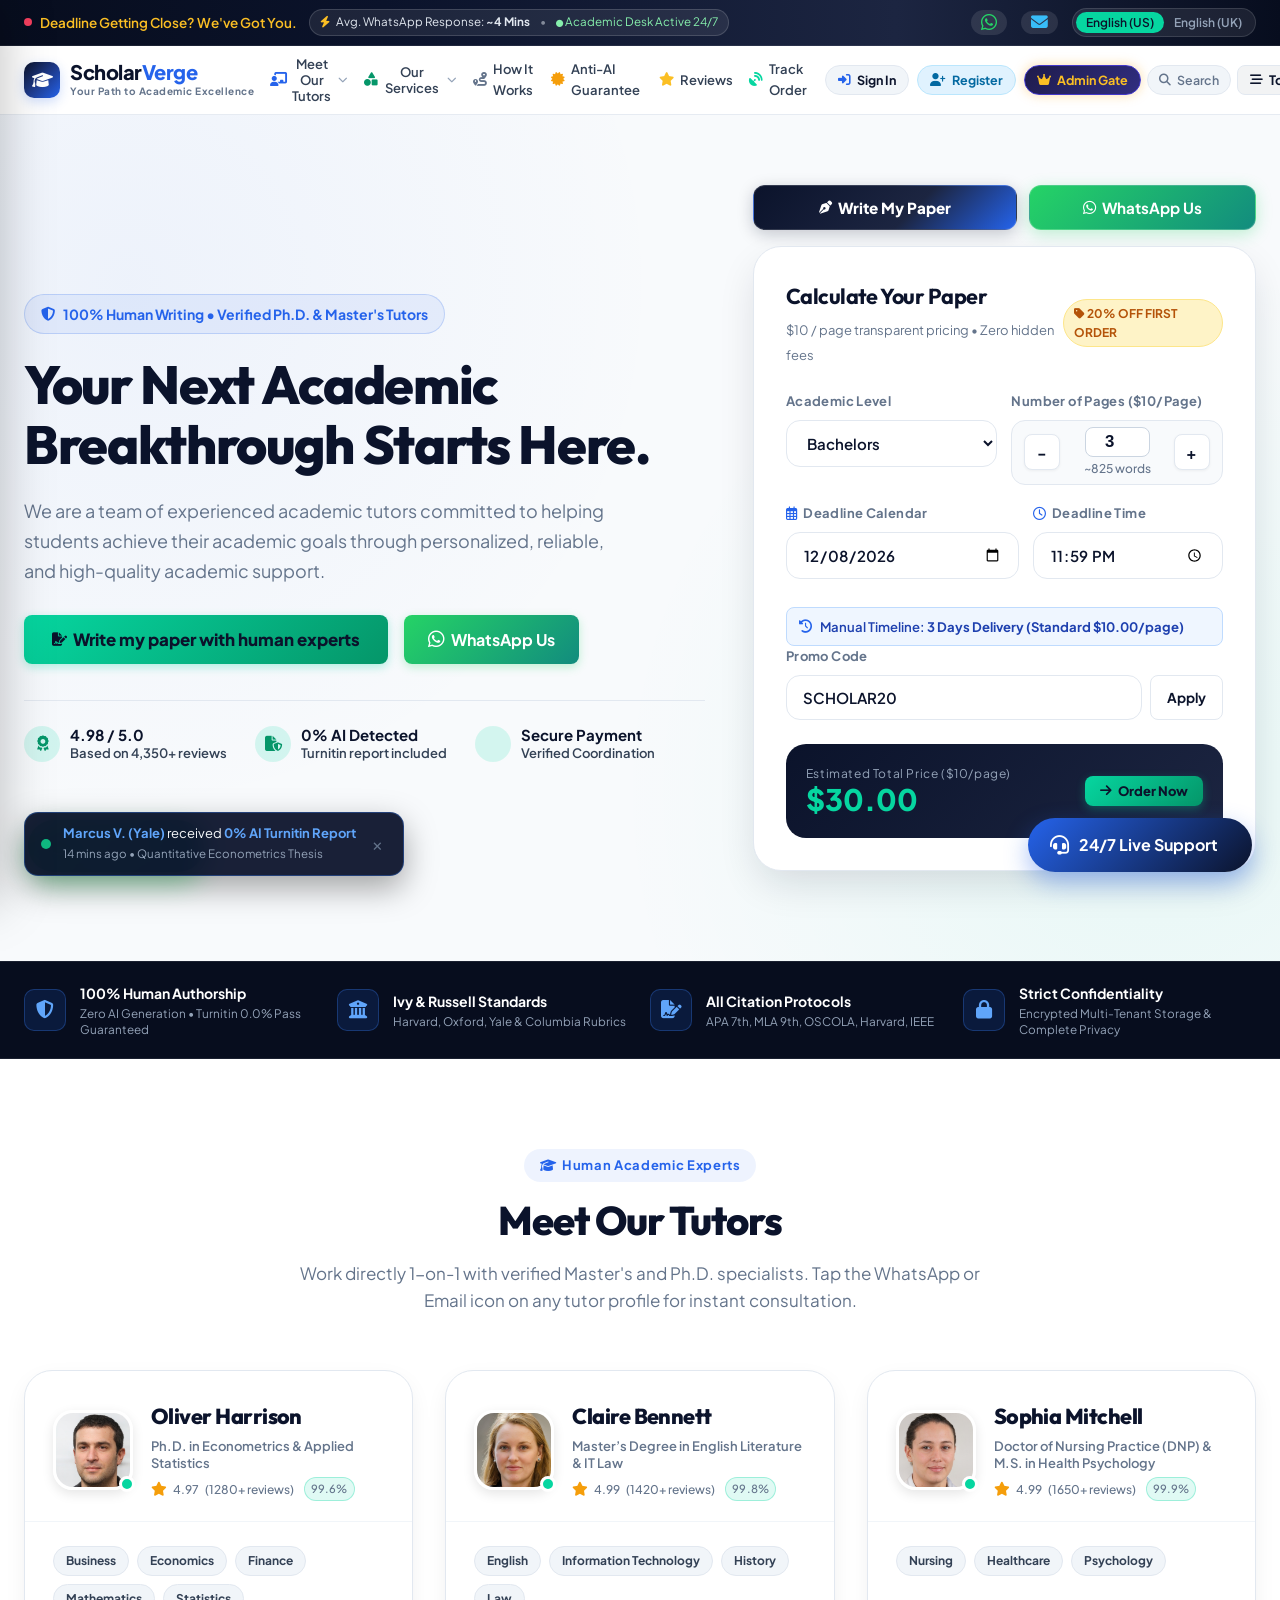
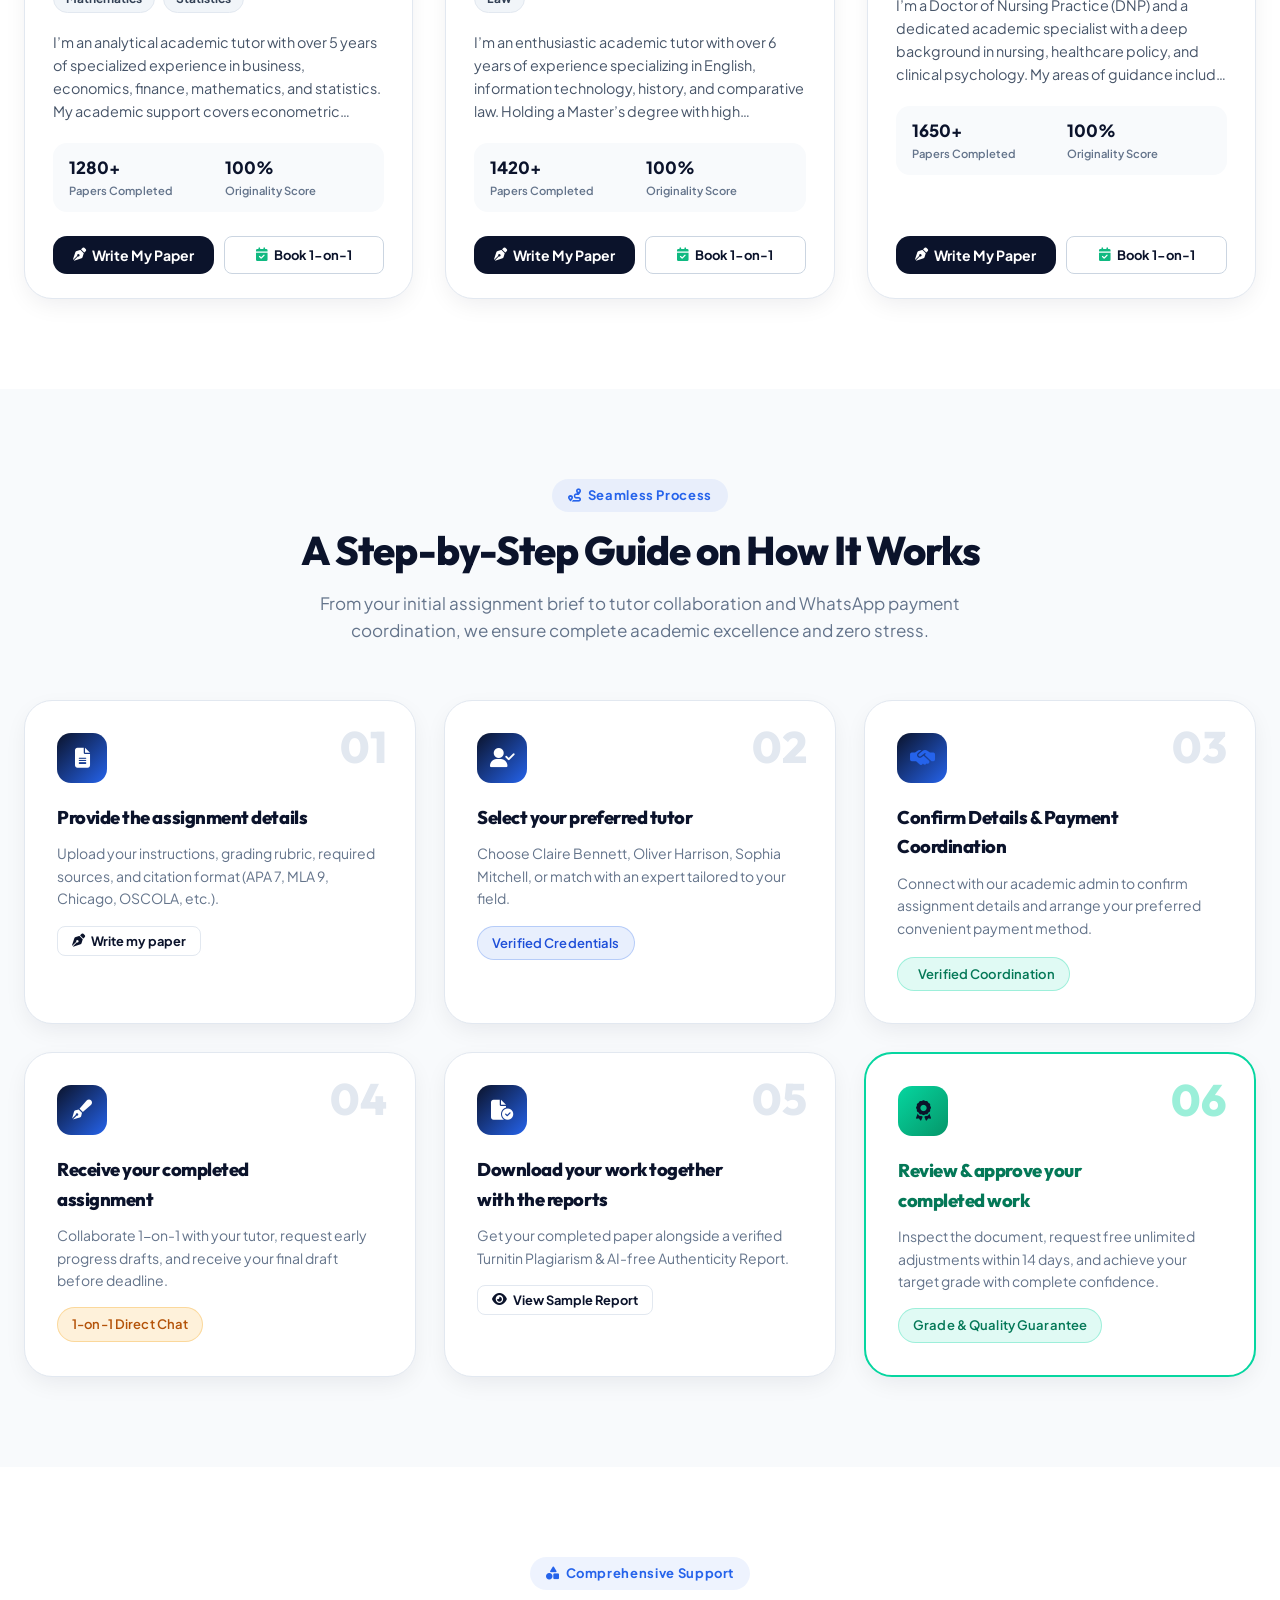
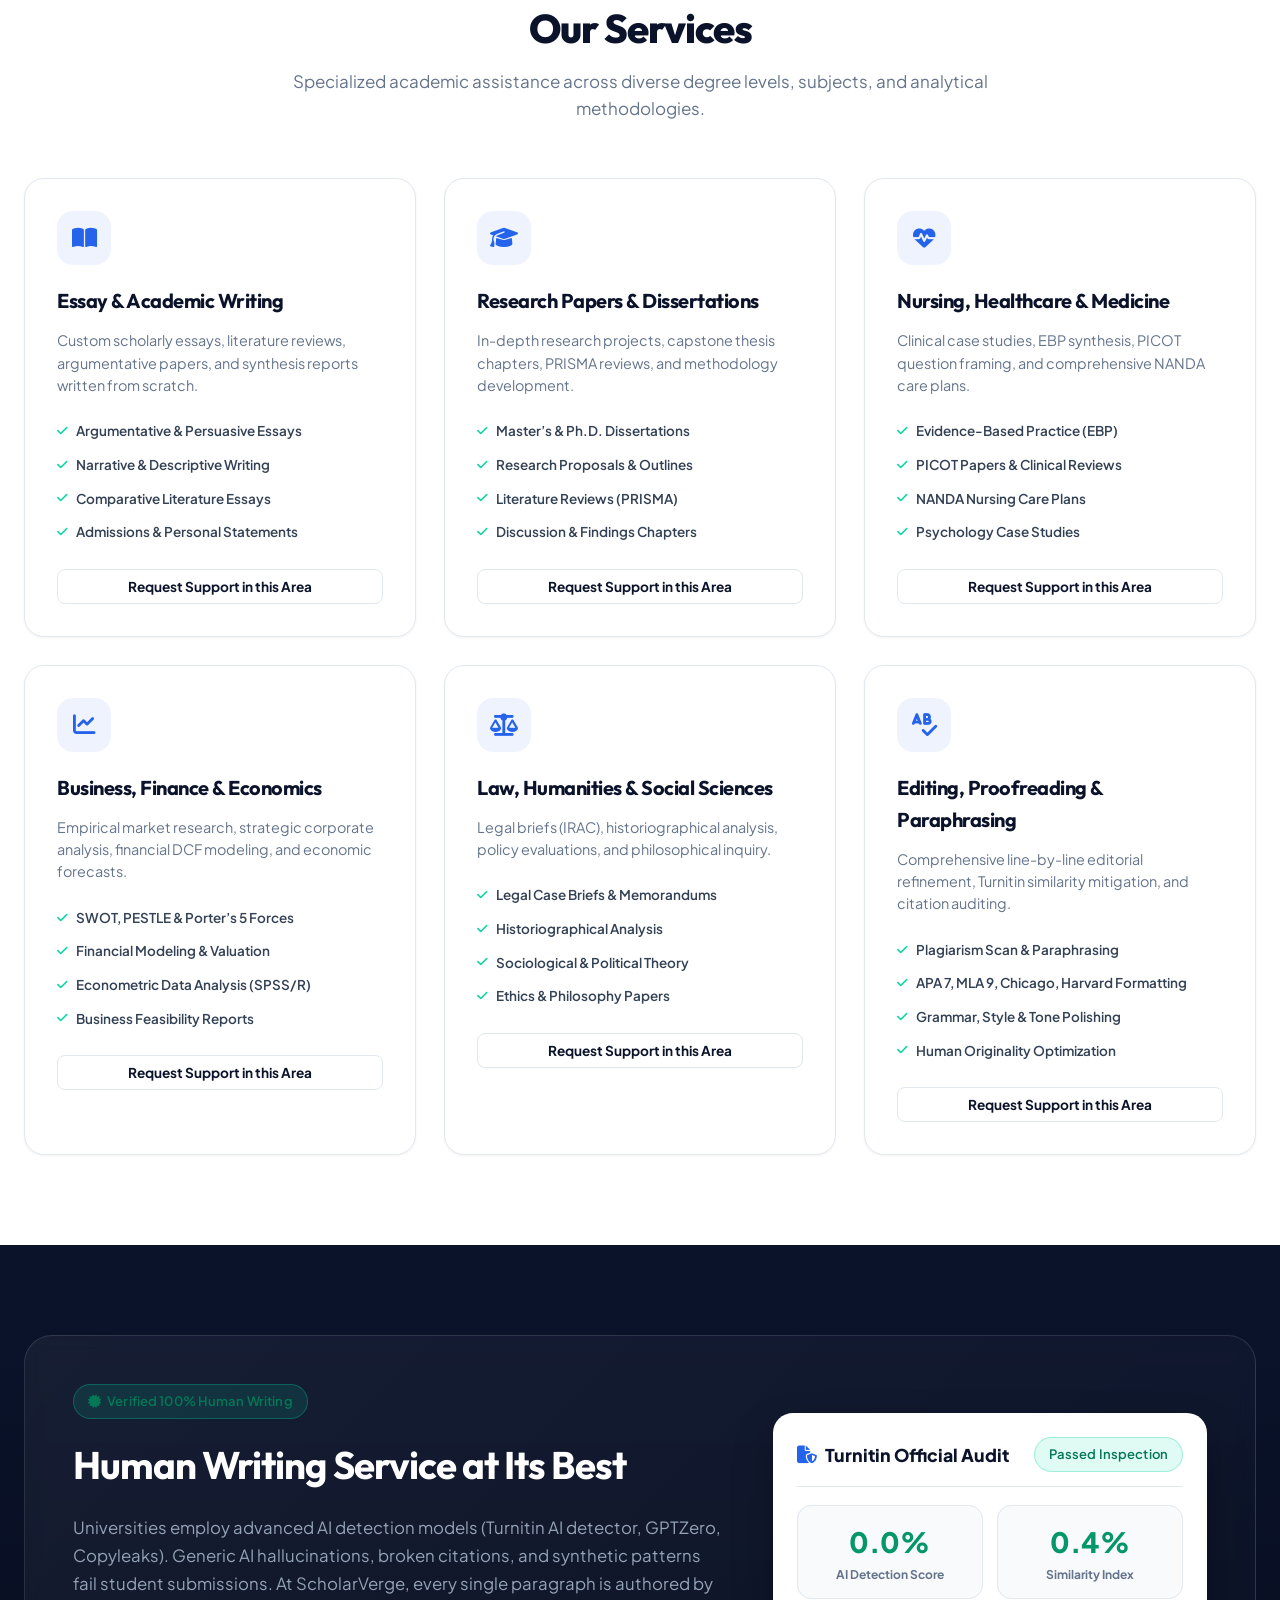
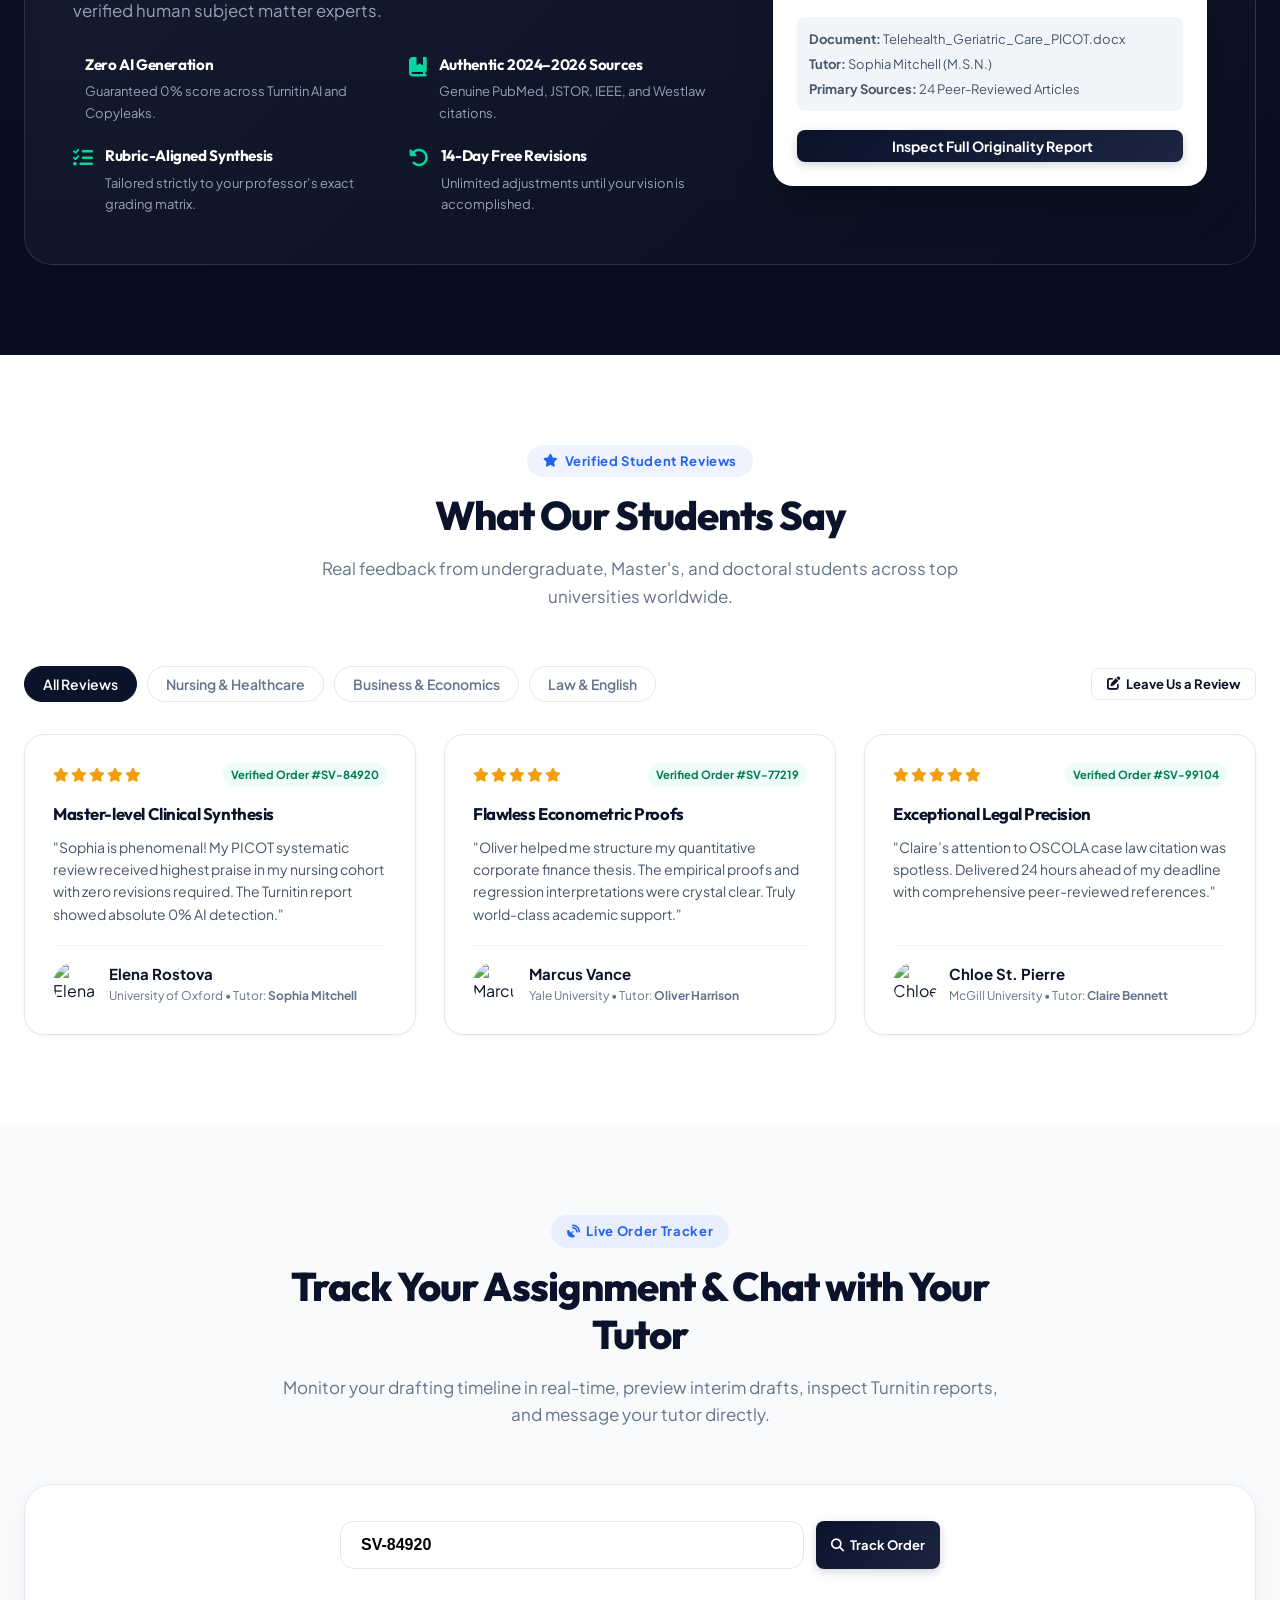
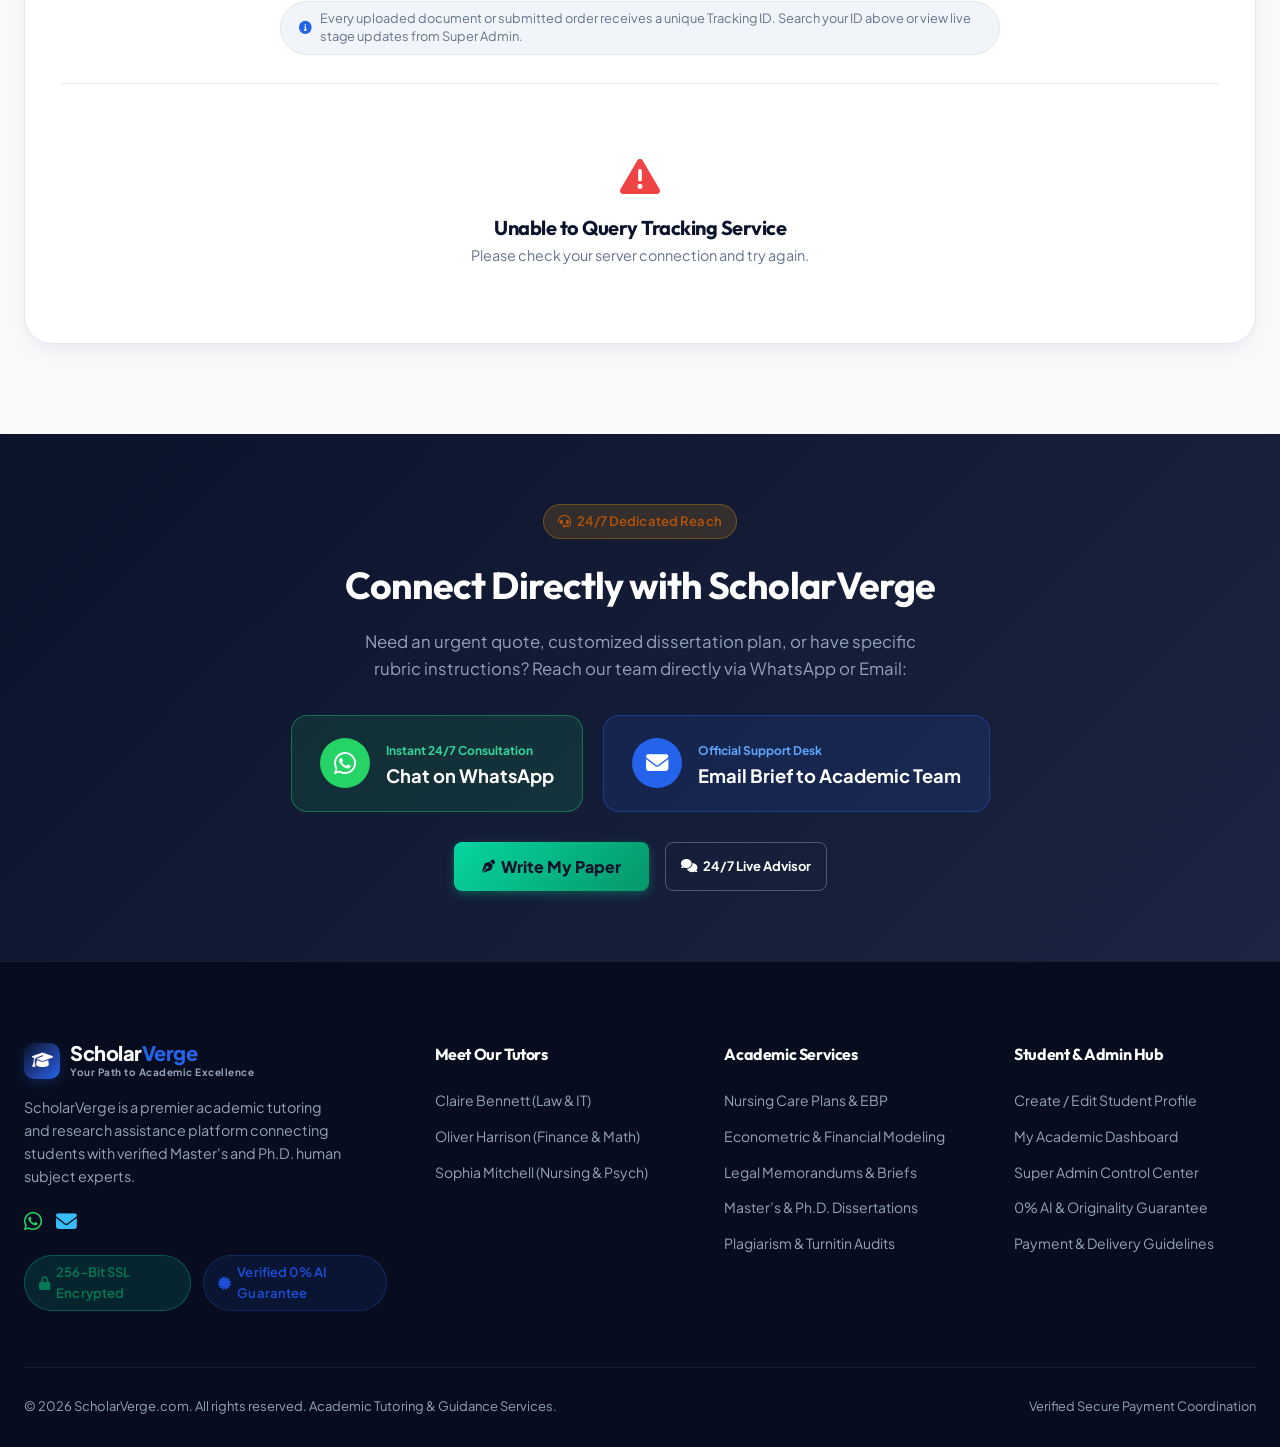
==== Idea/index.html @ cc7be100 "Add files via upload" ====
<!DOCTYPE html>
<html lang="en-US">
<head>
  <meta charset="UTF-8" />
  <meta name="viewport" content="width=device-width, initial-scale=1.0, maximum-scale=5.0, viewport-fit=cover" />
  <title>ScholarVerge | Premier 1-on-1 Academic Tutoring, Research & Essay Consultation</title>
  <meta name="description" content="Connect 1-on-1 with verified Master's & Ph.D. tutors (Oliver Harrison, Claire Bennett, Sophia Mitchell) for thesis design, econometric modeling, clinical nursing reviews, legal briefs, and human-crafted academic writing with 0% AI Turnitin guarantee." />
  <meta name="keywords" content="academic tutoring, 1-on-1 tutor consultation, Oliver Harrison, Claire Bennett, Sophia Mitchell, dissertation writing, econometric modeling, nursing care plan, PICOT synthesis, law brief, Turnitin 0% AI, ScholarVerge" />
  <meta name="author" content="ScholarVerge Academic Team" />
  <meta name="robots" content="index, follow" />
  <link rel="canonical" href="https://scholarvergee.com/" />

  <!-- Open Graph / Facebook -->
  <meta property="og:type" content="website" />
  <meta property="og:url" content="https://scholarvergee.com/" />
  <meta property="og:title" content="ScholarVerge | Premier 1-on-1 Academic Tutoring & Research Consultation" />
  <meta property="og:description" content="Personalized Master's and Ph.D. academic guidance across nursing, economics, law, and research. 100% human-crafted with Turnitin 0% AI verification." />
  <meta property="og:image" content="https://scholarvergee.com/assets/images/tutors/oliver-harrison.jpg" />
  <meta property="og:site_name" content="ScholarVerge" />
  <meta property="og:locale" content="en_US" />

  <!-- Twitter Cards -->
  <meta name="twitter:card" content="summary_large_image" />
  <meta name="twitter:url" content="https://scholarvergee.com/" />
  <meta name="twitter:title" content="ScholarVerge | 1-on-1 Academic Tutoring & Research Consultation" />
  <meta name="twitter:description" content="Connect 1-on-1 with senior academic specialists for rigorous thesis strategy, clinical reviews, and econometric modeling with 0% AI Turnitin reports." />
  <meta name="twitter:image" content="https://scholarvergee.com/assets/images/tutors/oliver-harrison.jpg" />

  <!-- Schema.org JSON-LD Structured Data for Rich SEO Search Snippets -->
  <script type="application/ld+json">
  {
    "@context": "https://schema.org",
    "@type": "EducationalOrganization",
    "name": "ScholarVerge",
    "url": "https://scholarvergee.com",
    "logo": "https://scholarvergee.com/assets/images/tutors/oliver-harrison.jpg",
    "description": "Premier multi-tenant academic tutoring and research consultation platform featuring senior Master's and Ph.D. specialist tutors.",
    "contactPoint": {
      "@type": "ContactPoint",
      "telephone": "+1-667-775-7597",
      "contactType": "academic support & customer service",
      "email": "scholarverge@gmail.com",
      "availableLanguage": ["English"]
    },
    "employee": [
      {
        "@type": "Person",
        "name": "Oliver Harrison",
        "jobTitle": "Lead Quantitative & Economic Modeling Specialist",
        "honorificPrefix": "Dr.",
        "description": "Ph.D. in Econometrics & Applied Statistics specializing in time-series forecasting, corporate finance valuation, and quantitative methods.",
        "image": "https://scholarvergee.com/assets/images/tutors/oliver-harrison.jpg"
      },
      {
        "@type": "Person",
        "name": "Claire Bennett",
        "jobTitle": "Senior Academic Tutor & Legal Scholar",
        "honorificPrefix": "Prof.",
        "description": "Master's Degree in English Literature & IT Law specializing in comparative legal memorandums, IT architectures, and historiography.",
        "image": "https://scholarvergee.com/assets/images/tutors/claire-bennett.jpg"
      },
      {
        "@type": "Person",
        "name": "Sophia Mitchell",
        "jobTitle": "Clinical Healthcare Consultant & Psychology Fellow",
        "honorificPrefix": "Dr.",
        "description": "Doctor of Nursing Practice (DNP) specializing in evidence-based practice, PICOT question framing, and clinical healthcare reviews.",
        "image": "https://scholarvergee.com/assets/images/tutors/sophia-mitchell.jpg"
      }
    ]
  }
  </script>

  <!-- Performance Preconnect & Resource Hints -->
  <link rel="preconnect" href="https://fonts.googleapis.com" />
  <link rel="preconnect" href="https://fonts.gstatic.com" crossorigin />
  <link rel="preconnect" href="https://cdnjs.cloudflare.com" crossorigin />
  <!-- Google Fonts Outfit & Plus Jakarta Sans -->
  <link rel="stylesheet" href="https://fonts.googleapis.com/css2?family=Outfit:wght@300;400;500;600;700;800;900&family=Plus+Jakarta+Sans:ital,wght@0,300;0,400;0,500;0,600;0,700;0,800;1,400;1,600&display=swap" />

  <!-- FontAwesome 6 Icons -->
  <link rel="stylesheet" href="https://cdnjs.cloudflare.com/ajax/libs/font-awesome/6.5.1/css/all.min.css" />
  <!-- Custom Responsive & Performance-Optimized Stylesheet -->
  <link rel="stylesheet" href="styles/main.css?v=15" />
</head>
<body>

  <!-- Urgent Top Announcement Bar with Direct WhatsApp, Email & Live Desk Status -->
  <div class="urgent-banner">
    <div class="container" style="display: flex; justify-content: space-between; align-items: center; flex-wrap: wrap; gap: 8px;">
      <div style="display: flex; align-items: center; gap: 12px; flex-wrap: wrap;">
        <div class="urgent-pill">
          <span class="pulse-dot"></span>
          <span data-i18n="deadlineUrgency">Deadline Getting Close? We've Got You.</span>
        </div>
        <div class="desk-status-pill">
          <i class="fa-solid fa-bolt" style="color: #fbbf24;"></i>
          <span>Avg. WhatsApp Response: <strong>~4 Mins</strong></span>
          <span style="opacity: 0.5; margin: 0 4px;">•</span>
          <span style="color: #86efac;"><i class="fa-solid fa-circle" style="font-size: 0.45rem;"></i> Academic Desk Active 24/7</span>
        </div>
      </div>
      
      <div class="urgent-right">
        <!-- Direct WhatsApp Icon Link -->
        <a href="https://wa.me/16677757597" target="_blank" class="top-contact-link" title="Chat on WhatsApp" aria-label="WhatsApp">
          <i class="fa-brands fa-whatsapp" style="color: #25d366; font-size: 1.15rem;"></i>
        </a>

        <!-- Direct Email Icon Link -->
        <a href="mailto:scholarverge@gmail.com" class="top-contact-link" title="Email Academic Team" aria-label="Email">
          <i class="fa-solid fa-envelope" style="color: #38bdf8; font-size: 1.05rem;"></i>
        </a>

        <!-- Language Switcher: US / UK -->
        <div class="lang-switch">
          <button class="lang-btn active" data-lang="en-US">English (US)</button>
          <button class="lang-btn" data-lang="en-GB">English (UK)</button>
        </div>
      </div>
    </div>
  </div>

  <!-- Main Floating Luxury Navigation Header with Mega-Menus -->
  <header class="header">
    <div class="container nav-container">
      
      <!-- Brand Logo -->
      <a href="#" class="logo">
        <div class="logo-icon">
          <i class="fa-solid fa-graduation-cap"></i>
        </div>
        <div class="logo-text">
          <span class="logo-title">Scholar<span>Verge</span></span>
          <span class="logo-sub" data-i18n="tagline">Your Path to Academic Excellence</span>
        </div>
      </a>

      <!-- Interactive Navigation Links with Mega-Menus -->
      <ul class="nav-links">
        
        <!-- Dropdown 1: Meet Our Tutors -->
        <li class="nav-item">
          <button class="nav-link-btn" onclick="location.href='#tutors'">
            <i class="fa-solid fa-chalkboard-user" style="color: var(--accent-blue);"></i>
            <span data-i18n="meetTutors">Meet Our Tutors</span>
            <i class="fa-solid fa-chevron-down"></i>
          </button>
          
          <div class="mega-menu">
            <div style="display: flex; justify-content: space-between; align-items: center; margin-bottom: 16px; border-bottom: 1px solid #f1f5f9; padding-bottom: 10px;">
              <strong style="font-size: 0.85rem;  color: var(--text-muted); letter-spacing: 0.05em;">Featured Master's & Ph.D. Tutors</strong>
              <span class="badge badge-trust" style="font-size: 0.7rem;">Verified Credentials</span>
            </div>
            
            <div class="mega-tutors-grid">
              <!-- Oliver Harrison Preview -->
              <div class="mega-tutor-card">
                <img src="assets/images/tutors/oliver-harrison.jpg" alt="Oliver Harrison" class="mega-tutor-avatar" loading="lazy" decoding="async" />
                <h4 class="mega-tutor-name">Oliver Harrison</h4>
                <p class="mega-tutor-subj">Business • Econ • Finance • Math</p>
                <button class="mega-tutor-btn" style="width: 100%; margin-top: 6px;" onclick="openOrderModalWithTutor('Oliver Harrison')">
                  <i class="fa-solid fa-pen-nib"></i> Select Specialist
                </button>
              </div>

              <!-- Claire Bennett Preview -->
              <div class="mega-tutor-card">
                <img src="assets/images/tutors/claire-bennett.jpg" alt="Claire Bennett" class="mega-tutor-avatar" loading="lazy" decoding="async" />
                <h4 class="mega-tutor-name">Claire Bennett</h4>
                <p class="mega-tutor-subj">Law • IT • History • English</p>
                <button class="mega-tutor-btn" style="width: 100%; margin-top: 6px;" onclick="openOrderModalWithTutor('Claire Bennett')">
                  <i class="fa-solid fa-pen-nib"></i> Select Specialist
                </button>
              </div>

              <!-- Sophia Mitchell Preview -->
              <div class="mega-tutor-card">
                <img src="assets/images/tutors/sophia-mitchell.jpg" alt="Sophia Mitchell" class="mega-tutor-avatar" loading="lazy" decoding="async" />
                <h4 class="mega-tutor-name">Sophia Mitchell</h4>
                <p class="mega-tutor-subj">Nursing • Healthcare • Psych</p>
                <button class="mega-tutor-btn" style="width: 100%; margin-top: 6px;" onclick="openOrderModalWithTutor('Sophia Mitchell')">
                  <i class="fa-solid fa-pen-nib"></i> Select Specialist
                </button>
              </div>
            </div>

            <div style="margin-top: 16px; background: #f8fafc; border-radius: 10px; padding: 10px 14px; display: flex; justify-content: space-between; align-items: center;">
              <span style="font-size: 0.8rem; color: #475569;"><i class="fa-solid fa-shield-check" style="color: #059669;"></i> 100% Turnitin 0% AI Guarantee with every tutor</span>
              <a href="#tutors" style="font-size: 0.8rem; font-weight: 700; color: var(--accent-blue);">View Full Profiles →</a>
            </div>
          </div>
        </li>

        <!-- Dropdown 2: Our Services -->
        <li class="nav-item">
          <button class="nav-link-btn" onclick="location.href='#services'">
            <i class="fa-solid fa-shapes" style="color: var(--accent-teal-dark);"></i>
            <span data-i18n="ourServices">Our Services</span>
            <i class="fa-solid fa-chevron-down"></i>
          </button>

          <div class="mega-menu" style="min-width: 540px;">
            <div class="mega-services-grid">
              <div class="mega-service-item" onclick="openOrderModalWithSubject('Nursing & Healthcare')">
                <div class="mega-service-icon"><i class="fa-solid fa-heart-pulse"></i></div>
                <div class="mega-service-content">
                  <h4>Nursing, Healthcare & EBP</h4>
                  <p>PICOT questions, NANDA care plans & clinical systematic reviews.</p>
                </div>
              </div>

              <div class="mega-service-item" onclick="openOrderModalWithSubject('Business & Economics')">
                <div class="mega-service-icon"><i class="fa-solid fa-chart-line"></i></div>
                <div class="mega-service-content">
                  <h4>Business, Finance & Stats</h4>
                  <p>Econometric regressions (SPSS/R), DCF models & case analyses.</p>
                </div>
              </div>

              <div class="mega-service-item" onclick="openOrderModalWithSubject('Law & Legal Studies')">
                <div class="mega-service-icon"><i class="fa-solid fa-scale-balanced"></i></div>
                <div class="mega-service-content">
                  <h4>Law, History & IT</h4>
                  <p>IRAC legal briefs, technical architecture & comparative essays.</p>
                </div>
              </div>

              <div class="mega-service-item" onclick="openTurnitinModal()">
                <div class="mega-service-icon" style="background: rgba(6, 214, 160, 0.12); color: #047857;"><i class="fa-solid fa-file-shield"></i></div>
                <div class="mega-service-content">
                  <h4>Turnitin & Anti-AI Audit</h4>
                  <p>Official 0.0% AI detection seal and verified reference audits.</p>
                </div>
              </div>
            </div>
          </div>
        </li>

        <!-- Direct Nav Links -->
        <li class="nav-item">
          <a href="#how-it-works" class="nav-link-btn">
            <i class="fa-solid fa-route" style="color: #64748b;"></i>
            <span data-i18n="howItWorks">How It Works</span>
          </a>
        </li>

        <li class="nav-item">
          <a href="#anti-ai" class="nav-link-btn">
            <i class="fa-solid fa-certificate" style="color: #f59e0b;"></i>
            <span>Anti-AI Guarantee</span>
          </a>
        </li>

        <li class="nav-item">
          <a href="#reviews" class="nav-link-btn">
            <i class="fa-solid fa-star" style="color: #fbbf24;"></i>
            <span>Reviews</span>
          </a>
        </li>

        <li class="nav-item">
          <a href="#order-tracker" class="nav-link-btn">
            <i class="fa-solid fa-satellite-dish" style="color: #06d6a0;"></i>
            <span>Track Order</span>
          </a>
        </li>
      </ul>

      <!-- Navigation Right Actions (Dynamic Multi-Tenant State) -->
      <div class="nav-actions">
        <!-- Logged-Out / Guest Container -->
        <div id="nav-guest-actions" style="display: flex; align-items: center; gap: 8px;">
          <button class="role-toggle-btn" onclick="openAuthModal('login')" title="Sign in to your student account">
            <i class="fa-solid fa-right-to-bracket" style="color: var(--accent-blue);"></i>
            <span>Sign In</span>
          </button>

          <button class="role-toggle-btn" onclick="openAuthModal('register')" title="Create new student account" style="background: #e0f2fe; border-color: #bae6fd; color: #0369a1;">
            <i class="fa-solid fa-user-plus"></i>
            <span>Register</span>
          </button>

          <button class="role-toggle-btn admin-mode" onclick="openAuthModal('admin')" title="Super Admin Gate">
            <i class="fa-solid fa-crown" style="color: #fbbf24;"></i>
            <span>Admin Gate</span>
          </button>
        </div>

        <!-- Logged-In Student Container -->
        <div id="nav-student-actions" style="display: none;">
          <div class="nav-user-wrap">
            <div class="nav-user-chip" id="nav-user-toggle-btn" onclick="toggleUserNavDropdown()">
              <img src="https://images.unsplash.com/photo-1534528741775-53994a69daeb?auto=format&fit=crop&w=200&q=80" alt="Student" class="nav-user-avatar" id="nav-student-avatar" loading="lazy" decoding="async" />
              <div class="nav-user-details">
                <span class="nav-user-name" id="nav-student-name">Jordan Miller</span>
                <span class="nav-user-uni" id="nav-student-uni">Columbia Univ</span>
              </div>
              <i class="fa-solid fa-chevron-down" style="font-size: 0.65rem; color: #94a3b8;"></i>
            </div>

            <!-- Dropdown Menu -->
            <div class="user-dropdown-menu" id="user-dropdown-menu">
              <a href="#" class="user-dropdown-item" onclick="event.preventDefault(); closeUserNavDropdown(); openStudentDashboard();">
                <i class="fa-solid fa-gauge-high" style="color: var(--accent-blue);"></i> My Academic Hub
              </a>
              <a href="#" class="user-dropdown-item" onclick="event.preventDefault(); closeUserNavDropdown(); openStudentActivitiesModal('booking');">
                <i class="fa-solid fa-calendar-check" style="color: #10b981;"></i> Book 1-on-1 Session
              </a>
              <a href="#" class="user-dropdown-item" onclick="event.preventDefault(); closeUserNavDropdown(); openStudentActivitiesModal('upload');">
                <i class="fa-solid fa-cloud-arrow-up" style="color: #2563eb;"></i> Dispatch Documents to Email
              </a>
              <a href="#" class="user-dropdown-item" onclick="event.preventDefault(); closeUserNavDropdown(); openStudentActivitiesModal('review');">
                <i class="fa-solid fa-star" style="color: #f59e0b;"></i> Write Verified Review
              </a>
              <a href="#" class="user-dropdown-item" onclick="event.preventDefault(); closeUserNavDropdown(); openStudentActivitiesModal('tools');">
                <i class="fa-solid fa-screwdriver-wrench" style="color: #8b5cf6;"></i> Academic Tools & Citations
              </a>
              <a href="#" class="user-dropdown-item" onclick="event.preventDefault(); closeUserNavDropdown(); openStudentProfileModal();">
                <i class="fa-solid fa-id-card" style="color: #b45309;"></i> Edit Profile Preferences
              </a>
              <a href="#" class="user-dropdown-item danger" onclick="event.preventDefault(); closeUserNavDropdown(); handleUserLogout();">
                <i class="fa-solid fa-arrow-right-from-bracket"></i> Sign Out
              </a>
            </div>
          </div>
        </div>

        <!-- Logged-In Super Admin Container -->
        <div id="nav-admin-actions" style="display: none;">
          <div class="nav-user-wrap">
            <button class="role-toggle-btn admin-mode" onclick="toggleAdminNavDropdown()">
              <i class="fa-solid fa-crown" style="color: #fbbf24;"></i>
              <span>Super Admin Active</span>
              <i class="fa-solid fa-chevron-down" style="font-size: 0.65rem;"></i>
            </button>

            <!-- Admin Dropdown Menu -->
            <div class="user-dropdown-menu" id="admin-dropdown-menu">
              <a href="#" class="user-dropdown-item" onclick="event.preventDefault(); closeAdminNavDropdown(); openSuperAdminPortal();">
                <i class="fa-solid fa-shield-halved" style="color: #4338ca;"></i> Command Center
              </a>
              <a href="#" class="user-dropdown-item" onclick="event.preventDefault(); closeAdminNavDropdown(); openSuperAdminPortal(); switchAdminTab('students');">
                <i class="fa-solid fa-users" style="color: #b45309;"></i> Student Roster
              </a>
              <a href="#" class="user-dropdown-item" onclick="event.preventDefault(); closeAdminNavDropdown(); openSuperAdminPortal(); switchAdminTab('database');">
                <i class="fa-solid fa-database" style="color: #059669;"></i> PostgreSQL Live Console
              </a>
              <a href="#" class="user-dropdown-item danger" onclick="event.preventDefault(); closeAdminNavDropdown(); handleUserLogout();">
                <i class="fa-solid fa-arrow-right-from-bracket"></i> Exit Admin Session
              </a>
            </div>
          </div>
        </div>

        <!-- Quick Search Button -->
        <button class="nav-search-btn" title="Quick Search (Ctrl + K)" onclick="openCommandPalette()">
          <i class="fa-solid fa-magnifying-glass"></i>
          <span>Search</span>
          <span class="search-kbd">Ctrl K</span>
        </button>

        <!-- Collapsible Sidebar Portal Button -->
        <button class="portal-toggle-btn" id="portal-toggle-btn" onclick="openSidebar()" title="Academic Toolkit & Direct Messages (Alt + S)">
          <i class="fa-solid fa-bars-staggered"></i>
          <span>Toolkit</span>
          <span class="portal-badge">3 Active</span>
        </button>


        <!-- WhatsApp Quick Action -->
        <a href="https://wa.me/16677757597" target="_blank" class="nav-whatsapp-btn" title="Chat on WhatsApp" onclick="openWhatsApp(); return false;">
          <i class="fa-brands fa-whatsapp"></i>
          <span class="nav-wa-text">WhatsApp</span>
        </a>

        <!-- CTA: Write My Paper -->
        <button class="btn btn-primary nav-write-btn" onclick="openOrderModalWithTutor('')">
          <i class="fa-solid fa-pen-nib"></i>
          <span data-i18n="writeMyPaper">Write My Paper</span>
        </button>
      </div>

      <!-- Mobile Burger Toggle Button -->
      <button class="mobile-toggle" aria-label="Toggle Navigation" onclick="openSidebar()">
        <i class="fa-solid fa-bars"></i>
      </button>
    </div>
  </header>

  <!-- =========================================================================
       COLLAPSIBLE ACADEMIC PORTAL & TOOLS SIDEBAR (Left Slide-In)
       ========================================================================= -->
  <div class="sidebar-overlay" id="sidebar-overlay"></div>
  
  <aside class="collapsible-sidebar" id="collapsible-sidebar">
    <!-- Sidebar Header -->
    <div class="sidebar-header">
      <div class="sidebar-brand-title">
        <i class="fa-solid fa-graduation-cap" style="font-size: 1.35rem; color: var(--accent-teal);"></i>
        <div>
          <h3>Academic Student Portal</h3>
          <span style="font-size: 0.7rem; color: #94a3b8;">ScholarVerge Tools & Order Hub</span>
        </div>
      </div>
      <button class="sidebar-close-btn" id="sidebar-close-btn" aria-label="Close Sidebar">&times;</button>
    </div>

    <!-- Sidebar Scrollable Body -->
    <div class="sidebar-body">
      
      <!-- Section 1: User Mode & Quick Profile Setup -->
      <div>
        <div class="sidebar-section-title">
          <span>Student Profile & Admin Hub</span>
        </div>
        <div class="sidebar-card" style="display: grid; grid-template-columns: 1fr 1fr; gap: 8px;">
          <button class="btn btn-outline" style="font-size: 0.785rem; padding: 8px;" onclick="openStudentProfileModal()">
            <i class="fa-solid fa-id-card"></i> Edit Profile
          </button>
          <button class="btn btn-outline" style="font-size: 0.785rem; padding: 8px;" onclick="openStudentDashboard()">
            <i class="fa-solid fa-gauge-high"></i> Dashboard
          </button>
          <button class="btn btn-primary" style="grid-column: span 2; font-size: 0.785rem; padding: 8px;" onclick="openSuperAdminPortal()">
            <i class="fa-solid fa-crown" style="color: #fbbf24;"></i> Super Admin Control Center
          </button>
        </div>
      </div>

      <!-- Section 2: Contact Channels (WhatsApp & Email) -->
      <div>
        <div class="sidebar-section-title">
          <span>Official Contact Channels</span>
        </div>
        <div class="sidebar-card" style="display: flex; flex-direction: column; gap: 8px;">
          <a href="https://wa.me/16677757597" target="_blank" style="display: flex; align-items: center; justify-content: space-between; padding: 10px 14px; background: rgba(37, 211, 102, 0.1); border: 1px solid rgba(37, 211, 102, 0.3); border-radius: 10px; color: #128c7e; font-weight: 700; font-size: 0.85rem; text-decoration: none;">
            <div style="display: flex; align-items: center; gap: 10px;">
              <i class="fa-brands fa-whatsapp" style="font-size: 1.3rem; color: #25d366;"></i>
              <span>WhatsApp Support</span>
            </div>
            <span style="font-size: 0.75rem; background: #25d366; color: #ffffff; padding: 2px 8px; border-radius: 12px;"><i class="fa-solid fa-circle" style="font-size: 0.4rem;"></i> Online</span>
          </a>

          <a href="mailto:scholarverge@gmail.com" style="display: flex; align-items: center; justify-content: space-between; padding: 10px 14px; background: rgba(37, 99, 235, 0.08); border: 1px solid rgba(37, 99, 235, 0.25); border-radius: 10px; color: #1d4ed8; font-weight: 700; font-size: 0.85rem; text-decoration: none;">
            <div style="display: flex; align-items: center; gap: 10px;">
              <i class="fa-solid fa-envelope" style="font-size: 1.2rem; color: #2563eb;"></i>
              <span>Email Support</span>
            </div>
            <span style="font-size: 0.75rem; background: #2563eb; color: #ffffff; padding: 2px 8px; border-radius: 12px;">Direct Mail</span>
          </a>
        </div>
      </div>

      <!-- Section 3: Live Active Orders Quick Switcher -->
      <div>
        <div class="sidebar-section-title">
          <span>Active Academic Orders</span>
          <span class="badge badge-trust" style="font-size: 0.65rem; padding: 2px 6px;">3 Running</span>
        </div>
        <div class="sidebar-card">
          <div class="sidebar-order-item" onclick="loadOrderDetails('SV-84920'); closeSidebar(); document.getElementById('order-tracker').scrollIntoView({ behavior: 'smooth' });" style="cursor: pointer;">
            <div class="sidebar-order-info">
              <strong>#SV-84920 • Telehealth Nursing</strong>
              <span>Sophia Mitchell • <span style="color: #059669; font-weight: 600;">100% Ready</span></span>
            </div>
            <i class="fa-solid fa-circle-chevron-right" style="color: #2563eb;"></i>
          </div>

          <div class="sidebar-order-item" onclick="loadOrderDetails('SV-77219'); closeSidebar(); document.getElementById('order-tracker').scrollIntoView({ behavior: 'smooth' });" style="cursor: pointer;">
            <div class="sidebar-order-info">
              <strong>#SV-77219 • Econometrics in R</strong>
              <span>Oliver Harrison • <span style="color: #b45309; font-weight: 600;">85% Drafting</span></span>
            </div>
            <i class="fa-solid fa-circle-chevron-right" style="color: #2563eb;"></i>
          </div>

          <div class="sidebar-order-item" onclick="loadOrderDetails('SV-99104'); closeSidebar(); document.getElementById('order-tracker').scrollIntoView({ behavior: 'smooth' });" style="cursor: pointer;">
            <div class="sidebar-order-info">
              <strong>#SV-99104 • Law & AI Brief</strong>
              <span>Claire Bennett • <span style="color: #059669; font-weight: 600;">100% Ready</span></span>
            </div>
            <i class="fa-solid fa-circle-chevron-right" style="color: #2563eb;"></i>
          </div>
        </div>
      </div>

      <!-- Section 4: Direct 1-on-1 Tutor Channels -->
      <div>
        <div class="sidebar-section-title">
          <span>Direct Tutor Messenger</span>
          <span style="font-size: 0.65rem; color: #059669;"><i class="fa-solid fa-circle" style="font-size: 0.45rem;"></i> All Online</span>
        </div>
        <div class="sidebar-card">
          <!-- 1. Oliver Harrison -->
          <div class="sidebar-tutor-row">
            <div class="sidebar-tutor-meta" onclick="openOrderModalWithTutor('Oliver Harrison');" style="cursor: pointer; flex: 1;">
              <img src="assets/images/tutors/oliver-harrison.jpg" alt="Oliver Harrison" class="sidebar-tutor-avatar" loading="lazy" decoding="async" />
              <div>
                <strong style="font-size: 0.85rem; color: var(--primary); display: block;">Oliver Harrison</strong>
                <span style="font-size: 0.72rem; color: #64748b;">Econometrics & Math • Ph.D.</span>
              </div>
            </div>
            <button class="btn btn-outline" style="padding: 4px 10px; font-size: 0.72rem; border-radius: 6px;" onclick="openOrderModalWithTutor('Oliver Harrison')">
              Consult
            </button>
          </div>

          <!-- 2. Claire Bennett -->
          <div class="sidebar-tutor-row">
            <div class="sidebar-tutor-meta" onclick="openOrderModalWithTutor('Claire Bennett');" style="cursor: pointer; flex: 1;">
              <img src="assets/images/tutors/claire-bennett.jpg" alt="Claire Bennett" class="sidebar-tutor-avatar" loading="lazy" decoding="async" />
              <div>
                <strong style="font-size: 0.85rem; color: var(--primary); display: block;">Claire Bennett</strong>
                <span style="font-size: 0.72rem; color: #64748b;">Law, English & IT • Master's</span>
              </div>
            </div>
            <button class="btn btn-outline" style="padding: 4px 10px; font-size: 0.72rem; border-radius: 6px;" onclick="openOrderModalWithTutor('Claire Bennett')">
              Consult
            </button>
          </div>

          <!-- 3. Sophia Mitchell -->
          <div class="sidebar-tutor-row">
            <div class="sidebar-tutor-meta" onclick="openOrderModalWithTutor('Sophia Mitchell');" style="cursor: pointer; flex: 1;">
              <img src="assets/images/tutors/sophia-mitchell.jpg" alt="Sophia Mitchell" class="sidebar-tutor-avatar" loading="lazy" decoding="async" />
              <div>
                <strong style="font-size: 0.85rem; color: var(--primary); display: block;">Sophia Mitchell</strong>
                <span style="font-size: 0.72rem; color: #64748b;">Nursing & Psych • DNP</span>
              </div>
            </div>
            <button class="btn btn-outline" style="padding: 4px 10px; font-size: 0.72rem; border-radius: 6px;" onclick="openOrderModalWithTutor('Sophia Mitchell')">
              Consult
            </button>
          </div>
        </div>
      </div>

      <!-- Section 5: Interactive Word Count <-> Page Converter -->
      <div>
        <div class="sidebar-section-title">
          <span>Academic Tool: Word / Page Converter</span>
        </div>
        <div class="sidebar-card">
          <div class="mini-calc-grid">
            <div>
              <label style="font-size: 0.7rem; font-weight: 700; color: #64748b;">Words</label>
              <input type="number" id="sidebar-word-input" class="mini-input" value="1500" />
            </div>
            <div>
              <label style="font-size: 0.7rem; font-weight: 700; color: #64748b;">Spacing</label>
              <select id="sidebar-spacing-select" class="mini-input">
                <option value="double">Double Spaced (275 w/p)</option>
                <option value="single">Single Spaced (550 w/p)</option>
              </select>
            </div>
          </div>
          <div class="mini-calc-res" id="sidebar-word-result">
            1,500 words = ~5.5 Pages (Double Spaced)
          </div>
        </div>
      </div>

      <!-- Section 6: Interactive GPA & Target Grade Planner -->
      <div>
        <div class="sidebar-section-title">
          <span>Academic Tool: Assignment Target Score</span>
        </div>
        <div class="sidebar-card">
          <div style="display: grid; grid-template-columns: 1fr 1fr 1fr; gap: 6px;">
            <div>
              <label style="font-size: 0.65rem; font-weight: 700; color: #64748b;">Current %</label>
              <input type="number" id="sidebar-gpa-current" class="mini-input" value="84" />
            </div>
            <div>
              <label style="font-size: 0.65rem; font-weight: 700; color: #64748b;">Target %</label>
              <input type="number" id="sidebar-gpa-target" class="mini-input" value="90" />
            </div>
            <div>
              <label style="font-size: 0.65rem; font-weight: 700; color: #64748b;">Weight %</label>
              <input type="number" id="sidebar-gpa-weight" class="mini-input" value="30" />
            </div>
          </div>
          <div class="mini-calc-res" id="sidebar-gpa-result" style="background: #eff6ff; border-color: #bfdbfe; color: #1e40af;">
            You need 96.0% on this paper to achieve a 90% A!
          </div>
        </div>
      </div>

      <!-- Section 7: Instant Citation Formatter Templates -->
      <div>
        <div class="sidebar-section-title">
          <span>Quick Citation Templates</span>
        </div>
        <div class="sidebar-card" style="display: grid; grid-template-columns: 1fr 1fr; gap: 8px;">
          <button class="btn btn-outline" style="font-size: 0.75rem; padding: 8px;" onclick="copyCitationTemplate('apa')">
            <i class="fa-solid fa-copy"></i> APA 7th
          </button>
          <button class="btn btn-outline" style="font-size: 0.75rem; padding: 8px;" onclick="copyCitationTemplate('mla')">
            <i class="fa-solid fa-copy"></i> MLA 9th
          </button>
          <button class="btn btn-outline" style="font-size: 0.75rem; padding: 8px;" onclick="copyCitationTemplate('harvard')">
            <i class="fa-solid fa-copy"></i> Harvard
          </button>
          <button class="btn btn-outline" style="font-size: 0.75rem; padding: 8px;" onclick="copyCitationTemplate('oscola')">
            <i class="fa-solid fa-copy"></i> OSCOLA
          </button>
        </div>
      </div>

    </div>

    <!-- Sidebar Footer Actions -->
    <div class="sidebar-footer">
      <button class="btn btn-primary" style="width: 100%; font-size: 0.88rem; padding: 12px;" onclick="openOrderModalWithTutor('')">
        <i class="fa-solid fa-pen-nib"></i> Write My Paper Now
      </button>
    </div>
  </aside>

  <!-- =========================================================================
       COMMAND PALETTE MODAL (Ctrl + K)
       ========================================================================= -->
  <div class="command-palette-overlay" id="command-palette-overlay">
    <div class="command-palette-box">
      <div class="palette-input-wrap">
        <i class="fa-solid fa-magnifying-glass"></i>
        <input type="text" id="command-palette-input" class="palette-input" placeholder="Type student profile, super admin, tutor, WhatsApp, email, or tool..." autocomplete="off" />
      </div>
      <div class="palette-results" id="command-palette-results">
        <!-- Rendered dynamically -->
      </div>
      <div class="palette-footer">
        <span>Navigate with mouse or click • Press <kbd class="search-kbd">ESC</kbd> to close</span>
        <span>ScholarVerge Command Hub</span>
      </div>
    </div>
  </div>

  <!-- =========================================================================
       HERO SECTION WITH INTERACTIVE PRICE CALCULATOR
       ========================================================================= -->
  <section class="hero-section">
    <div class="container">
      <div class="hero-grid">
        <!-- Hero Left Content -->
        <div class="hero-content">
          <div class="hero-tag">
            <i class="fa-solid fa-shield-halved"></i> 100% Human Writing • Verified Ph.D. & Master's Tutors
          </div>
          <h1 class="hero-title" data-i18n="heroBreakthrough">
            Your Next Academic Breakthrough Starts Here.
          </h1>
          <p class="hero-subtitle" data-i18n="heroSubtitle">
            We are a team of experienced academic tutors committed to helping students achieve their academic goals through personalized, reliable, and high-quality academic support.
          </p>

          <div class="hero-ctas">
            <button class="btn btn-accent" style="padding: 14px 28px; font-size: 1.05rem;" onclick="openOrderModalWithTutor('')">
              <i class="fa-solid fa-file-signature"></i> <span data-i18n="writePaperHuman">Write my paper with human experts</span>
            </button>
            <button class="btn btn-whatsapp" style="padding: 14px 24px; font-size: 1rem;" onclick="openWhatsApp()">
              <i class="fa-brands fa-whatsapp" style="font-size: 1.2rem;"></i> <span>WhatsApp Us</span>
            </button>
          </div>

          <div class="hero-trust-bar">
            <div class="trust-item">
              <div class="trust-icon"><i class="fa-solid fa-award"></i></div>
              <div class="trust-text">
                <strong>4.98 / 5.0</strong>
                Based on 4,350+ reviews
              </div>
            </div>
            <div class="trust-item">
              <div class="trust-icon"><i class="fa-solid fa-file-shield"></i></div>
              <div class="trust-text">
                <strong>0% AI Detected</strong>
                Turnitin report included
              </div>
            </div>
            <div class="trust-item">
              <div class="trust-icon"><i class="fa-solid fa-shield-check"></i></div>
              <div class="trust-text">
                <strong>Secure Payment</strong>
                Verified Coordination
              </div>
            </div>
          </div>
        </div>

        <!-- Hero Right: Interactive Quick Price Calculator with Highlighted Action Bar -->
        <div class="hero-calc-wrapper">
          <!-- Highlighted Area: Write My Paper and WhatsApp Icon -->
          <div class="hero-calc-cta-bar" id="hero-calc-cta-bar">
            <button class="btn btn-primary hero-highlight-write-btn" onclick="openOrderModalWithTutor('')" title="Submit Assignment Requirements">
              <i class="fa-solid fa-pen-nib"></i>
              <span data-i18n="writeMyPaper">Write My Paper</span>
            </button>
            <button class="btn btn-whatsapp hero-highlight-whatsapp-btn" onclick="openWhatsApp()" title="Direct WhatsApp Support & Coordination">
              <i class="fa-brands fa-whatsapp"></i>
              <span>WhatsApp Us</span>
            </button>
          </div>

          <div class="calc-card" id="hero-calculator">
            <div class="calc-header">
              <div>
                <h3 style="margin-bottom: 2px;">Calculate Your Paper</h3>
                <span style="font-size: 0.8125rem; color: var(--text-muted);">$10 / page transparent pricing • Zero hidden fees</span>
              </div>
              <span class="calc-discount-badge"><i class="fa-solid fa-tag"></i> 20% OFF FIRST ORDER</span>
            </div>

            <div style="display: grid; grid-template-columns: 1fr 1fr; gap: 14px;">
              <div class="calc-form-group">
                <label class="calc-label">Academic Level</label>
                <select id="calc-academic-level" class="calc-select">
                  <option value="highschool">Highschool</option>
                  <option value="college">College</option>
                  <option value="bachelors" selected>Bachelors</option>
                  <option value="masters">Masters</option>
                  <option value="doctorate">Doctorate</option>
                </select>
              </div>

              <div class="calc-form-group">
                <label class="calc-label">Number of Pages ($10/Page)</label>
                <div class="calc-counter">
                  <button type="button" class="counter-btn" id="calc-page-minus" aria-label="Decrease Pages">-</button>
                  <div style="display: flex; flex-direction: column; align-items: center; justify-content: center;">
                    <input type="number" id="calc-pages-input" class="calc-manual-page-input" min="1" max="500" value="3" aria-label="Number of pages" />
                    <span class="counter-sub" id="calc-word-count">~825 words</span>
                  </div>
                  <button type="button" class="counter-btn" id="calc-page-plus" aria-label="Increase Pages">+</button>
                </div>
              </div>
            </div>

            <!-- Manual Deadline Calendar & Manual Deadline Time -->
            <div style="display: grid; grid-template-columns: 1.1fr 0.9fr; gap: 14px;">
              <div class="calc-form-group">
                <label class="calc-label" style="display: flex; align-items: center; gap: 6px;">
                  <i class="fa-regular fa-calendar-days" style="color: #2563eb;"></i> Deadline Calendar
                </label>
                <input type="date" id="calc-deadline-date" class="calc-input" required />
              </div>

              <div class="calc-form-group">
                <label class="calc-label" style="display: flex; align-items: center; gap: 6px;">
                  <i class="fa-regular fa-clock" style="color: #2563eb;"></i> Deadline Time
                </label>
                <input type="time" id="calc-deadline-time" class="calc-input" value="23:59" required />
              </div>
            </div>

            <!-- Live Calculated Turnaround & Rate Indicator -->
            <div id="calc-deadline-indicator" class="calc-deadline-status-badge">
              <i class="fa-solid fa-clock-rotate-left" style="color: #2563eb;"></i>
              <span id="calc-deadline-text">Manual Timeline: <strong>3 Days (Standard $10.00/page)</strong></span>
            </div>

            <div class="calc-form-group">
              <label class="calc-label">Promo Code</label>
              <div style="display: flex; gap: 8px;">
                <input type="text" id="calc-promo-input" class="calc-input" placeholder="Enter SCHOLAR20" value="SCHOLAR20" style="" />
                <button class="btn btn-outline" id="calc-promo-apply" style="padding: 0 16px; font-size: 0.85rem;">Apply</button>
              </div>
            </div>

            <div class="calc-price-box">
              <div class="price-details">
                <span class="price-label">Estimated Total Price ($10/page)</span>
                <div>
                  <span class="price-total" id="calc-price-total">$24.00</span>
                  <span class="price-old" id="calc-price-old">$30.00</span>
                </div>
              </div>
              <button class="btn btn-accent" onclick="openOrderModalWithTutor('')">
                <i class="fa-solid fa-arrow-right"></i> Order Now
              </button>
            </div>
          </div>
        </div>
      </div>
    </div>
  </section>

  <!-- =========================================================================
       INSTITUTIONAL QUALITY & ACADEMIC STANDARDS STRIP
       ========================================================================= -->
  <div class="institutional-strip">
    <div class="container">
      <div class="institutional-grid">
        <div class="inst-item">
          <div class="inst-icon-wrap"><i class="fa-solid fa-shield-halved"></i></div>
          <div>
            <strong class="inst-title">100% Human Authorship</strong>
            <span class="inst-desc">Zero AI Generation • Turnitin 0.0% Pass Guaranteed</span>
          </div>
        </div>
        <div class="inst-item">
          <div class="inst-icon-wrap"><i class="fa-solid fa-building-columns"></i></div>
          <div>
            <strong class="inst-title">Ivy & Russell Standards</strong>
            <span class="inst-desc">Harvard, Oxford, Yale & Columbia Rubrics</span>
          </div>
        </div>
        <div class="inst-item">
          <div class="inst-icon-wrap"><i class="fa-solid fa-file-signature"></i></div>
          <div>
            <strong class="inst-title">All Citation Protocols</strong>
            <span class="inst-desc">APA 7th, MLA 9th, OSCOLA, Harvard, IEEE</span>
          </div>
        </div>
        <div class="inst-item">
          <div class="inst-icon-wrap"><i class="fa-solid fa-lock"></i></div>
          <div>
            <strong class="inst-title">Strict Confidentiality</strong>
            <span class="inst-desc">Encrypted Multi-Tenant Storage & Complete Privacy</span>
          </div>
        </div>
      </div>
    </div>
  </div>
  <section class="section section-alt" id="tutors">
    <div class="container">
      <div class="section-header">
        <span class="section-badge"><i class="fa-solid fa-graduation-cap"></i> Human Academic Experts</span>
        <h2 class="section-title" data-i18n="meetTutors">Meet Our Tutors</h2>
        <p class="section-desc">
          Work directly 1-on-1 with verified Master's and Ph.D. specialists. Tap the WhatsApp or Email icon on any tutor profile for instant consultation.
        </p>
      </div>

      <!-- Dynamic Tutor Cards Container (Claire Bennett, Oliver Harrison, Sophia Mitchell) -->
      <div class="tutors-grid" id="tutors-grid-container">
        <!-- Rendered via js/app.js & js/tutors-data.js -->
      </div>
    </div>
  </section>

  <!-- =========================================================================
       STEP-BY-STEP GUIDE ON HOW IT WORKS (6 STEPS)
       ========================================================================= -->
  <section class="section" id="how-it-works" style="background: #f8fafc;">
    <div class="container">
      <div class="section-header">
        <span class="section-badge"><i class="fa-solid fa-route"></i> Seamless Process</span>
        <h2 class="section-title" data-i18n="howItWorksTitle">A Step-by-Step Guide on How It Works</h2>
        <p class="section-desc">
          From your initial assignment brief to tutor collaboration and WhatsApp payment coordination, we ensure complete academic excellence and zero stress.
        </p>
      </div>

      <div class="steps-wrapper">
        <!-- Step 1 -->
        <div class="step-card">
          <span class="step-number">01</span>
          <div class="step-icon-wrap"><i class="fa-solid fa-file-lines"></i></div>
          <h3 class="step-title" data-i18n="step1Title">Provide the assignment details</h3>
          <p class="step-desc" data-i18n="step1Desc">
            Upload your instructions, grading rubric, required sources, and citation format (APA 7, MLA 9, Chicago, OSCOLA, etc.).
          </p>
          <div class="step-badge">
            <button class="btn btn-outline" style="padding: 6px 14px; font-size: 0.8rem;" onclick="openOrderModalWithTutor('')">
              <i class="fa-solid fa-pen-nib"></i> <span data-i18n="writeMyPaper">Write my paper</span>
            </button>
          </div>
        </div>

        <!-- Step 2 -->
        <div class="step-card">
          <span class="step-number">02</span>
          <div class="step-icon-wrap"><i class="fa-solid fa-user-check"></i></div>
          <h3 class="step-title" data-i18n="step2Title">Select your preferred tutor</h3>
          <p class="step-desc" data-i18n="step2Desc">
            Choose Claire Bennett, Oliver Harrison, Sophia Mitchell, or match with an expert tailored to your field.
          </p>
          <div class="step-badge">
            <span class="badge badge-verified">Verified Credentials</span>
          </div>
        </div>

        <!-- Step 3 -->
        <div class="step-card">
          <span class="step-number">03</span>
          <div class="step-icon-wrap" style="color: #2563eb;"><i class="fa-solid fa-handshake-simple"></i></div>
          <h3 class="step-title" data-i18n="step3Title">Confirm Details & Payment Coordination</h3>
          <p class="step-desc" data-i18n="step3Desc">
            Connect with our academic admin to confirm assignment details and arrange your preferred convenient payment method.
          </p>
          <div class="step-badge">
            <span class="badge badge-trust">
              <i class="fa-solid fa-shield-check"></i> Verified Coordination
            </span>
          </div>
        </div>

        <!-- Step 4 -->
        <div class="step-card">
          <span class="step-number">04</span>
          <div class="step-icon-wrap"><i class="fa-solid fa-pen-fancy"></i></div>
          <h3 class="step-title" data-i18n="step4Title">Receive your completed assignment</h3>
          <p class="step-desc" data-i18n="step4Desc">
            Collaborate 1-on-1 with your tutor, request early progress drafts, and receive your final draft before deadline.
          </p>
          <div class="step-badge">
            <span class="badge badge-gold">1-on-1 Direct Chat</span>
          </div>
        </div>

        <!-- Step 5 -->
        <div class="step-card">
          <span class="step-number">05</span>
          <div class="step-icon-wrap"><i class="fa-solid fa-file-circle-check"></i></div>
          <h3 class="step-title" data-i18n="step5Title">Download your work together with the reports</h3>
          <p class="step-desc" data-i18n="step5Desc">
            Get your completed paper alongside a verified Turnitin Plagiarism & AI-free Authenticity Report.
          </p>
          <div class="step-badge">
            <button class="btn btn-outline" style="padding: 6px 14px; font-size: 0.8rem;" onclick="openTurnitinModal()">
              <i class="fa-solid fa-eye"></i> View Sample Report
            </button>
          </div>
        </div>

        <!-- Step 6 -->
        <div class="step-card" style="border: 2px solid var(--accent-teal); background: #ffffff;">
          <span class="step-number" style="color: rgba(6, 214, 160, 0.4);">06</span>
          <div class="step-icon-wrap" style="background: linear-gradient(135deg, var(--accent-teal) 0%, var(--accent-teal-dark) 100%); color: #0b132b;">
            <i class="fa-solid fa-award"></i>
          </div>
          <h3 class="step-title" data-i18n="step6Title" style="color: #047857;">Review & approve your completed work</h3>
          <p class="step-desc" data-i18n="step6Desc">
            Inspect the document, request free unlimited adjustments within 14 days, and achieve your target grade with complete confidence.
          </p>
          <div class="step-badge">
            <span class="badge badge-trust">Grade & Quality Guarantee</span>
          </div>
        </div>
      </div>
    </div>
  </section>

  <!-- =========================================================================
       OUR SERVICES COMPREHENSIVE CATALOG
       ========================================================================= -->
  <section class="section section-alt" id="services">
    <div class="container">
      <div class="section-header">
        <span class="section-badge"><i class="fa-solid fa-shapes"></i> Comprehensive Support</span>
        <h2 class="section-title" data-i18n="ourServices">Our Services</h2>
        <p class="section-desc">
          Specialized academic assistance across diverse degree levels, subjects, and analytical methodologies.
        </p>
      </div>

      <div class="services-grid" id="services-grid-container">
        <!-- Rendered dynamically -->
      </div>
    </div>
  </section>

  <!-- =========================================================================
       HUMAN WRITING SERVICE AT ITS BEST / ANTI-AI & ORIGINALITY CENTER
       ========================================================================= -->
  <section class="section section-dark" id="anti-ai">
    <div class="container">
      <div class="human-guarantee-box">
        <div class="guarantee-grid">
          <div class="guarantee-left">
            <span class="badge badge-trust" style="margin-bottom: 16px;">
              <i class="fa-solid fa-certificate"></i> Verified 100% Human Writing
            </span>
            <h2 data-i18n="humanWritingGuarantee">Human Writing Service at Its Best</h2>
            <p>
              Universities employ advanced AI detection models (Turnitin AI detector, GPTZero, Copyleaks). Generic AI hallucinations, broken citations, and synthetic patterns fail student submissions. At ScholarVerge, every single paragraph is authored by verified human subject matter experts.
            </p>

            <div class="guarantee-features">
              <div class="guarantee-feat-item">
                <i class="fa-solid fa-microchip-slash"></i>
                <div>
                  <h4>Zero AI Generation</h4>
                  <p>Guaranteed 0% score across Turnitin AI and Copyleaks.</p>
                </div>
              </div>
              <div class="guarantee-feat-item">
                <i class="fa-solid fa-book-bookmark"></i>
                <div>
                  <h4>Authentic 2024–2026 Sources</h4>
                  <p>Genuine PubMed, JSTOR, IEEE, and Westlaw citations.</p>
                </div>
              </div>
              <div class="guarantee-feat-item">
                <i class="fa-solid fa-list-check"></i>
                <div>
                  <h4>Rubric-Aligned Synthesis</h4>
                  <p>Tailored strictly to your professor’s exact grading matrix.</p>
                </div>
              </div>
              <div class="guarantee-feat-item">
                <i class="fa-solid fa-rotate-left"></i>
                <div>
                  <h4>14-Day Free Revisions</h4>
                  <p>Unlimited adjustments until your vision is accomplished.</p>
                </div>
              </div>
            </div>
          </div>

          <!-- Interactive Turnitin Preview Simulator -->
          <div class="turnitin-preview-card">
            <div class="turnitin-header">
              <div class="turnitin-brand">
                <i class="fa-solid fa-file-shield" style="color: #2563eb;"></i> Turnitin Official Audit
              </div>
              <span class="badge badge-trust">Passed Inspection</span>
            </div>

            <div class="turnitin-scores">
              <div class="score-box">
                <div class="score-num">0.0%</div>
                <div class="score-lbl">AI Detection Score</div>
              </div>
              <div class="score-box">
                <div class="score-num">0.4%</div>
                <div class="score-lbl">Similarity Index</div>
              </div>
            </div>

            <div style="font-size: 0.8125rem; color: #475569; margin-bottom: 16px; background: #f1f5f9; padding: 12px; border-radius: 8px;">
              <p style="margin-bottom: 4px;"><strong>Document:</strong> Telehealth_Geriatric_Care_PICOT.docx</p>
              <p style="margin-bottom: 4px;"><strong>Tutor:</strong> Sophia Mitchell (M.S.N.)</p>
              <p style="margin-bottom: 0;"><strong>Primary Sources:</strong> 24 Peer-Reviewed Articles</p>
            </div>

            <button class="btn btn-primary" style="width: 100%; font-size: 0.875rem;" onclick="openTurnitinModal()">
              <i class="fa-solid fa-file-magnifying-glass"></i> Inspect Full Originality Report
            </button>
          </div>
        </div>
      </div>
    </div>
  </section>

  <!-- =========================================================================
       STUDENT REVIEWS & TESTIMONIALS SECTION
       ========================================================================= -->
  <section class="section section-alt" id="reviews">
    <div class="container">
      <div class="section-header">
        <span class="section-badge"><i class="fa-solid fa-star"></i> Verified Student Reviews</span>
        <h2 class="section-title">What Our Students Say</h2>
        <p class="section-desc">
          Real feedback from undergraduate, Master's, and doctoral students across top universities worldwide.
        </p>
      </div>

      <div class="reviews-controls">
        <div class="review-filter-tabs">
          <button class="filter-tab active" data-filter="all" onclick="filterReviews('all')">All Reviews</button>
          <button class="filter-tab" data-filter="nursing" onclick="filterReviews('nursing')">Nursing & Healthcare</button>
          <button class="filter-tab" data-filter="business" onclick="filterReviews('business')">Business & Economics</button>
          <button class="filter-tab" data-filter="law" onclick="filterReviews('law')">Law & English</button>
        </div>

        <button class="btn btn-outline" onclick="openReviewModal()">
          <i class="fa-solid fa-pen-to-square"></i> <span data-i18n="leaveReview">Leave Us a Review</span>
        </button>
      </div>

      <div class="reviews-grid" id="reviews-grid-container">
        <!-- Rendered dynamically -->
      </div>
    </div>
  </section>

  <!-- =========================================================================
       LIVE ORDER TRACKER & TUTOR MESSENGER SIMULATOR
       ========================================================================= -->
  <section class="section" id="order-tracker" style="background: #f8fafc;">
    <div class="container">
      <div class="section-header">
        <span class="section-badge"><i class="fa-solid fa-satellite-dish"></i> Live Order Tracker</span>
        <h2 class="section-title">Track Your Assignment & Chat with Your Tutor</h2>
        <p class="section-desc">
          Monitor your drafting timeline in real-time, preview interim drafts, inspect Turnitin reports, and message your tutor directly.
        </p>
      </div>

      <div class="tracker-box">
        <div class="tracker-search-bar">
          <input type="text" id="tracker-input" class="tracker-input" placeholder="Enter your unique Tracking ID (e.g. SV-84920)" />
          <button class="btn btn-primary" id="tracker-search-btn">
            <i class="fa-solid fa-search"></i> Track Order
          </button>
        </div>

        <!-- Dynamic Quick-Select for Logged-In Student Active Tracked Orders -->
        <div class="tracker-active-chips" id="tracker-student-chips" style="display: none; margin-top: 10px; margin-bottom: 6px;">
          <!-- Dynamically populated via js/app.js -->
        </div>

        <div class="tracker-hint-bar" id="tracker-hint-bar" style="margin-top: 10px; font-size: 0.8rem; color: #64748b; display: flex; align-items: center; gap: 8px; justify-content: center;">
          <i class="fa-solid fa-circle-info" style="color: var(--accent-blue);"></i>
          <span>Every uploaded document or submitted order receives a unique Tracking ID. Search your ID above or view live stage updates from Super Admin.</span>
        </div>

        <div class="tracker-result" id="tracker-result-container">
          <!-- Rendered dynamically via js/app.js -->
        </div>
      </div>
    </div>
  </section>

  <!-- =========================================================================
       DIRECT CONTACT & SUPPORT SECTION (WHATSAPP + EMAIL)
       ========================================================================= -->
  <section class="section section-dark" style="padding: 70px 0; background: linear-gradient(135deg, #0b132b 0%, #1c2541 100%);">
    <div class="container" style="text-align: center;">
      <span class="badge badge-gold" style="margin-bottom: 16px;"><i class="fa-solid fa-headset"></i> 24/7 Dedicated Reach</span>
      <h2 style="color: #ffffff; font-size: 2.35rem; margin-bottom: 14px;">Connect Directly with ScholarVerge</h2>
      <p style="color: #94a3b8; max-width: 600px; margin: 0 auto 32px; font-size: 1.05rem;">
        Need an urgent quote, customized dissertation plan, or have specific rubric instructions? Reach our team directly via WhatsApp or Email:
      </p>
      
      <div style="display: flex; justify-content: center; gap: 20px; flex-wrap: wrap; margin-bottom: 30px;">
        <!-- WhatsApp Direct Card -->
        <a href="https://wa.me/16677757597" target="_blank" style="background: rgba(37, 211, 102, 0.12); border: 1.5px solid rgba(37, 211, 102, 0.4); border-radius: 16px; padding: 20px 28px; display: flex; align-items: center; gap: 16px; color: #ffffff; transition: var(--transition); text-align: left; text-decoration: none;">
          <div style="width: 50px; height: 50px; border-radius: 50%; background: #25d366; color: #ffffff; display: flex; align-items: center; justify-content: center; font-size: 1.6rem;">
            <i class="fa-brands fa-whatsapp"></i>
          </div>
          <div>
            <span style="font-size: 0.75rem;  color: #34d399; font-weight: 700;">Instant 24/7 Consultation</span>
            <strong style="font-size: 1.15rem; display: block;">Chat on WhatsApp</strong>
          </div>
        </a>

        <!-- Email Direct Card -->
        <a href="mailto:scholarverge@gmail.com" style="background: rgba(37, 99, 235, 0.12); border: 1.5px solid rgba(37, 99, 235, 0.4); border-radius: 16px; padding: 20px 28px; display: flex; align-items: center; gap: 16px; color: #ffffff; transition: var(--transition); text-align: left; text-decoration: none;">
          <div style="width: 50px; height: 50px; border-radius: 50%; background: #2563eb; color: #ffffff; display: flex; align-items: center; justify-content: center; font-size: 1.4rem;">
            <i class="fa-solid fa-envelope"></i>
          </div>
          <div>
            <span style="font-size: 0.75rem;  color: #60a5fa; font-weight: 700;">Official Support Desk</span>
            <strong style="font-size: 1.15rem; display: block;">Email Brief to Academic Team</strong>
          </div>
        </a>
      </div>

      <div style="display: flex; justify-content: center; gap: 16px; flex-wrap: wrap;">
        <button class="btn btn-accent" style="padding: 14px 28px; font-size: 1rem;" onclick="openOrderModalWithTutor('')">
          <i class="fa-solid fa-pen-nib"></i> <span>Write My Paper</span>
        </button>
        <button class="btn btn-outline" style="color: #ffffff; border-color: rgba(255,255,255,0.25);" onclick="document.getElementById('live-chat-drawer').classList.add('active')">
          <i class="fa-solid fa-comments"></i> <span data-i18n="contactSupport">24/7 Live Advisor</span>
        </button>
      </div>
    </div>
  </section>

  <!-- =========================================================================
       FOOTER
       ========================================================================= -->
  <footer class="footer">
    <div class="container">
      <div class="footer-grid">
        <div class="footer-brand">
          <a href="#" class="logo">
            <div class="logo-icon"><i class="fa-solid fa-graduation-cap"></i></div>
            <div class="logo-text">
              <span class="logo-title" style="color: #ffffff;">Scholar<span>Verge</span></span>
              <span class="logo-sub" style="color: #94a3b8;">Your Path to Academic Excellence</span>
            </div>
          </a>
          <p>
            ScholarVerge is a premier academic tutoring and research assistance platform connecting students with verified Master's and Ph.D. human subject experts.
          </p>
          <div style="margin-top: 16px; display: flex; gap: 14px; font-size: 1.3rem;">
            <a href="https://wa.me/16677757597" target="_blank" style="color: #25d366; transition: transform 0.2s;" title="Direct WhatsApp Support" aria-label="WhatsApp">
              <i class="fa-brands fa-whatsapp"></i>
            </a>
            <a href="mailto:scholarverge@gmail.com" style="color: #38bdf8; transition: transform 0.2s;" title="Direct Email Support" aria-label="Email">
              <i class="fa-solid fa-envelope"></i>
            </a>
          </div>
          <div style="display: flex; gap: 12px; margin-top: 18px;">
            <span class="badge badge-trust"><i class="fa-solid fa-lock"></i> 256-Bit SSL Encrypted</span>
            <span class="badge badge-verified"><i class="fa-solid fa-certificate"></i> Verified 0% AI Guarantee</span>
          </div>
        </div>

        <div class="footer-col">
          <h4>Meet Our Tutors</h4>
          <ul class="footer-links">
            <li><a href="#tutors" onclick="openOrderModalWithTutor('Claire Bennett')">Claire Bennett (Law & IT)</a></li>
            <li><a href="#tutors" onclick="openOrderModalWithTutor('Oliver Harrison')">Oliver Harrison (Finance & Math)</a></li>
            <li><a href="#tutors" onclick="openOrderModalWithTutor('Sophia Mitchell')">Sophia Mitchell (Nursing & Psych)</a></li>
          </ul>
        </div>

        <div class="footer-col">
          <h4>Academic Services</h4>
          <ul class="footer-links">
            <li><a href="#services">Nursing Care Plans & EBP</a></li>
            <li><a href="#services">Econometric & Financial Modeling</a></li>
            <li><a href="#services">Legal Memorandums & Briefs</a></li>
            <li><a href="#services">Master’s & Ph.D. Dissertations</a></li>
            <li><a href="#services">Plagiarism & Turnitin Audits</a></li>
          </ul>
        </div>

        <div class="footer-col">
          <h4>Student & Admin Hub</h4>
          <ul class="footer-links">
            <li><a href="#" onclick="event.preventDefault(); openStudentProfileModal();">Create / Edit Student Profile</a></li>
            <li><a href="#" onclick="event.preventDefault(); openStudentDashboard();">My Academic Dashboard</a></li>
            <li><a href="#" onclick="event.preventDefault(); openSuperAdminPortal();">Super Admin Control Center</a></li>
            <li><a href="#anti-ai">0% AI & Originality Guarantee</a></li>
            <li><a href="#how-it-works">Payment & Delivery Guidelines</a></li>
          </ul>
        </div>
      </div>

      <div class="footer-bottom">
        <div>
          © 2026 ScholarVerge.com. All rights reserved. Academic Tutoring & Guidance Services.
        </div>
        <div class="payment-badges">
          <i class="fa-solid fa-shield-check" style="font-size: 1.1rem; color: #22c55e;"></i>
          <span style="font-size: 0.8rem; color: #94a3b8; margin-left: 6px;">Verified Secure Payment Coordination</span>
        </div>
      </div>
    </div>
  </footer>

  <!-- =========================================================================
       FLOATING QUICK ACTION BUTTONS (WHATSAPP + LIVE SUPPORT)
       ========================================================================= -->
  <!-- Floating WhatsApp Action Button (Bottom Left) -->
  <a href="https://wa.me/16677757597" target="_blank" class="floating-whatsapp-btn" id="floating-whatsapp-btn" title="Chat with Tutor on WhatsApp">
    <i class="fa-brands fa-whatsapp" style="font-size: 1.3rem;"></i>
    <span>WhatsApp Us</span>
  </a>

  <!-- Floating 24/7 Live Support Button (Bottom Right) -->
  <div class="floating-support-btn" id="floating-support-btn">
    <i class="fa-solid fa-headset" style="font-size: 1.2rem;"></i>
    <span>24/7 Live Support</span>
    <span class="pulse-dot" style="margin-left: 2px;"></span>
  </div>

  <!-- Floating 24/7 Support Drawer -->
  <div class="live-chat-drawer" id="live-chat-drawer">
    <div class="chat-drawer-header">
      <div style="display: flex; align-items: center; gap: 10px;">
        <div style="width: 10px; height: 10px; border-radius: 50%; background: var(--accent-teal);"></div>
        <div>
          <strong style="font-size: 0.95rem; display: block;">ScholarVerge Advisor</strong>
          <span style="font-size: 0.7rem; color: #cbd5e1;">Avg response time: Under 1 min</span>
        </div>
      </div>
      <button id="chat-drawer-close" style="color: #ffffff; font-size: 1.2rem;">&times;</button>
    </div>

    <div class="chat-drawer-body" id="chat-drawer-messages">
      <div class="chat-msg tutor">
        <div style="font-size: 0.7rem; opacity: 0.8;">Alex (Academic Advisor)</div>
        Hello! Welcome to ScholarVerge. You can order your assignment directly or tap the <strong>WhatsApp</strong> or <strong>Email</strong> buttons for instant 1-on-1 assistance with our senior tutors.
      </div>
      <div class="chat-quick-actions">
        <button class="chat-quick-btn" onclick="openWhatsApp()">
          <i class="fa-brands fa-whatsapp" style="color: #22c55e;"></i> Chat on WhatsApp with Advisor
        </button>
        <button class="chat-quick-btn" onclick="openStudentProfileModal()">
          🎓 Set Up My Student Profile
        </button>
        <button class="chat-quick-btn" onclick="handleQuickSupportQuestion('How do I coordinate payment on WhatsApp with the admin?')">
          💳 How do I coordinate payment on WhatsApp?
        </button>
        <button class="chat-quick-btn" onclick="handleQuickSupportQuestion('What is your Turnitin & Anti-AI guarantee?')">
          📄 Tell me about your 0% AI guarantee
        </button>
      </div>
    </div>

    <div class="chat-drawer-footer">
      <input type="text" id="chat-drawer-input" class="chat-sim-input" placeholder="Type your message..." onkeypress="if(event.key==='Enter') sendSupportChat()" />
      <button class="btn btn-primary" style="padding: 8px 14px;" onclick="sendSupportChat()">
        <i class="fa-solid fa-paper-plane"></i>
      </button>
    </div>
  </div>

  <!-- =========================================================================
       MODALS SECTION (AUTHENTICATION, STUDENT PROFILE, DASHBOARD, SUPER ADMIN)
       ========================================================================= -->

  <!-- Modal 0: Multi-Tenant Authentication & Real-World Gate Modal -->
  <div class="modal-overlay" id="auth-modal">
    <div class="modal-card auth-modal-card">
      <div class="auth-header-hero">
        <div style="display: flex; justify-content: space-between; align-items: flex-start;">
          <div>
            <div style="display: flex; align-items: center; gap: 8px; margin-bottom: 4px;">
              <i class="fa-solid fa-graduation-cap" style="font-size: 1.4rem; color: var(--accent-teal);"></i>
              <h3 style="font-size: 1.3rem; color: #ffffff; margin: 0;">ScholarVerge Identity</h3>
            </div>
            <p style="font-size: 0.8rem; color: #94a3b8; margin: 0;" id="auth-header-subtitle">Sign in to your personalized multi-tenant student account</p>
          </div>
          <button class="modal-close" aria-label="Close modal" style="color: #ffffff; background: rgba(255,255,255,0.1); border: none; font-size: 1.2rem; cursor: pointer; width: 32px; height: 32px; border-radius: 50%; display: flex; align-items: center; justify-content: center;">&times;</button>
        </div>

        <!-- Auth Navigation Tabs -->
        <div class="auth-tabs-bar">
          <button class="auth-tab-pill active" id="tab-btn-login" onclick="switchAuthTab('login')">
            <i class="fa-solid fa-right-to-bracket"></i> Student Login
          </button>
          <button class="auth-tab-pill" id="tab-btn-register" onclick="switchAuthTab('register')">
            <i class="fa-solid fa-user-plus"></i> Create Account
          </button>
          <button class="auth-tab-pill admin-tab" id="tab-btn-admin" onclick="switchAuthTab('admin')">
            <i class="fa-solid fa-shield-halved"></i> Super Admin
          </button>
          <button class="auth-tab-pill" id="tab-btn-reset" onclick="switchAuthTab('reset')">
            <i class="fa-solid fa-key"></i> Recovery
          </button>
        </div>
      </div>

      <div class="auth-body-content">
        <!-- 1. Student Sign In Tab -->
        <div id="auth-pane-login">
          <!-- Instant Working Demo Credentials Banner -->
          <div class="demo-credentials-banner" style="background: linear-gradient(135deg, rgba(37, 99, 235, 0.08), rgba(6, 214, 160, 0.08)); border: 1.5px solid rgba(37, 99, 235, 0.25); border-radius: 10px; padding: 12px 14px; margin-bottom: 16px;">
            <div style="display: flex; justify-content: space-between; align-items: center; margin-bottom: 8px;">
              <span style="font-size: 0.8rem; font-weight: 700; color: var(--primary);"><i class="fa-solid fa-key" style="color: var(--accent-blue);"></i> Instant Verified Demo Accounts</span>
              <span class="badge badge-trust" style="font-size: 0.65rem; padding: 2px 6px;">1-Click Login</span>
            </div>
            <div style="display: flex; gap: 8px; flex-wrap: wrap;">
              <button type="button" class="btn btn-outline" style="padding: 5px 10px; font-size: 0.75rem; border-radius: 6px; background: #ffffff;" onclick="fillStudentDemoCredentials()">
                <i class="fa-solid fa-graduation-cap" style="color: var(--accent-blue);"></i> Fill Student Demo
              </button>
            </div>
          </div>

          <form onsubmit="handleStudentLogin(event)">
            <div class="calc-form-group">
              <label class="calc-label">Registered Student Email</label>
              <input type="email" id="login-email" class="calc-input" placeholder="e.g. jordan.m@university.edu" required />
            </div>

            <div class="calc-form-group">
              <div style="display: flex; justify-content: space-between; align-items: center;">
                <label class="calc-label" style="margin-bottom: 0;">Password</label>
                <a href="#" onclick="event.preventDefault(); switchAuthTab('reset');" style="font-size: 0.75rem; color: var(--accent-blue); font-weight: 600;">Forgot Password?</a>
              </div>
              <div class="pw-input-wrapper" style="margin-top: 6px;">
                <input type="password" id="login-password" class="calc-input" placeholder="••••••••••••" required />
                <button type="button" class="pw-toggle-btn" onclick="togglePasswordVisibility('login-password')">
                  <i class="fa-solid fa-eye"></i>
                </button>
              </div>
            </div>

            <button type="submit" class="btn btn-primary" style="width: 100%; padding: 13px; font-size: 0.95rem; margin-top: 8px;">
              <i class="fa-solid fa-arrow-right-to-bracket"></i> Sign In to My Account
            </button>
          </form>

          <div style="margin-top: 18px; text-align: center; font-size: 0.8125rem; color: #64748b;">
            Don't have an account yet? <a href="#" onclick="event.preventDefault(); switchAuthTab('register');" style="color: var(--accent-blue); font-weight: 700;">Create Free Account</a>
          </div>
        </div>

        <!-- 2. Create Student Account Tab -->
        <div id="auth-pane-register" style="display: none;">
          <form id="register-form" onsubmit="handleStudentRegister(event)">
            <div style="display: grid; grid-template-columns: 1fr 1fr; gap: 12px;">
              <div class="calc-form-group">
                <label class="calc-label">Full Name</label>
                <input type="text" id="reg-name" class="calc-input" placeholder="e.g. Emma Watson" required />
              </div>
              <div class="calc-form-group">
                <label class="calc-label">Student Email</label>
                <input type="email" id="reg-email" class="calc-input" placeholder="e.g. emma@stanford.edu" required />
              </div>
            </div>

            <div style="display: grid; grid-template-columns: 1.2fr 0.8fr; gap: 12px;">
              <div class="calc-form-group">
                <label class="calc-label">University / College</label>
                <input type="text" id="reg-uni" class="calc-input" placeholder="e.g. Stanford University" required />
              </div>
              <div class="calc-form-group">
                <label class="calc-label">Degree Level</label>
                <select id="reg-level" class="calc-select">
                  <option value="Highschool">Highschool</option>
                  <option value="College">College</option>
                  <option value="Bachelors" selected>Bachelors</option>
                  <option value="Masters">Masters</option>
                  <option value="Doctorate">Doctorate</option>
                </select>
              </div>
            </div>

            <div style="display: grid; grid-template-columns: 1fr 1fr; gap: 12px;">
              <div class="calc-form-group">
                <label class="calc-label">Major Field</label>
                <input type="text" id="reg-major" class="calc-input" placeholder="e.g. Economics & Law" required />
              </div>
              <div class="calc-form-group">
                <label class="calc-label">WhatsApp Contact</label>
                <input type="text" id="reg-whatsapp" class="calc-input" placeholder="e.g. +1 234 567 8900" required />
              </div>
            </div>

            <div style="display: grid; grid-template-columns: 1fr 1fr; gap: 12px;">
              <div class="calc-form-group">
                <label class="calc-label">Password</label>
                <div class="pw-input-wrapper">
                  <input type="password" id="reg-password" class="calc-input" placeholder="Create password" required oninput="checkPasswordStrength(this.value)" />
                  <button type="button" class="pw-toggle-btn" onclick="togglePasswordVisibility('reg-password')">
                    <i class="fa-solid fa-eye"></i>
                  </button>
                </div>
                <div class="pw-strength-container">
                  <div class="pw-strength-bar"><div class="pw-strength-fill" id="reg-pw-fill"></div></div>
                  <span class="pw-strength-lbl" id="reg-pw-lbl">Password strength</span>
                </div>
              </div>
              <div class="calc-form-group">
                <label class="calc-label">Confirm Password</label>
                <div class="pw-input-wrapper">
                  <input type="password" id="reg-password-confirm" class="calc-input" placeholder="Repeat password" required />
                  <button type="button" class="pw-toggle-btn" onclick="togglePasswordVisibility('reg-password-confirm')">
                    <i class="fa-solid fa-eye"></i>
                  </button>
                </div>
              </div>
            </div>

            <button type="submit" class="btn btn-accent" style="width: 100%; padding: 13px; font-size: 0.95rem; margin-top: 10px;">
              <i class="fa-solid fa-user-check"></i> Register Account & Open Dashboard
            </button>
          </form>

          <div style="margin-top: 18px; text-align: center; font-size: 0.8125rem; color: #64748b;">
            Already registered? <a href="#" onclick="event.preventDefault(); switchAuthTab('login');" style="color: var(--accent-blue); font-weight: 700;">Sign In</a>
          </div>
        </div>

        <!-- 3. Super Admin Gate Tab (2FA Removed) -->
        <div id="auth-pane-admin" style="display: none;">
          <div style="background: linear-gradient(135deg, #1e1b4b 0%, #312e81 100%); border-radius: 12px; padding: 14px; color: #ffffff; margin-bottom: 18px; display: flex; align-items: center; gap: 12px;">
            <div style="width: 38px; height: 38px; border-radius: 10px; background: rgba(251, 191, 36, 0.2); color: #fbbf24; display: flex; align-items: center; justify-content: center; font-size: 1.2rem; flex-shrink: 0;">
              <i class="fa-solid fa-crown"></i>
            </div>
            <div>
              <strong style="font-size: 0.9rem; display: block;">Master Administrator Control Center</strong>
              <span style="font-size: 0.72rem; color: #cbd5e1;">Super Admin Master Credentials Authentication</span>
            </div>
          </div>


          <form onsubmit="handleSuperAdminLogin(event)">
            <div class="calc-form-group">
              <label class="calc-label">Super Admin Master Email</label>
              <input type="email" id="admin-login-email" class="calc-input" placeholder="Enter Super Admin Email" required />
            </div>

            <div class="calc-form-group">
              <label class="calc-label">Master Admin Passcode</label>
              <div class="pw-input-wrapper">
                <input type="password" id="admin-login-password" class="calc-input" placeholder="Enter Master Passcode" required />
                <button type="button" class="pw-toggle-btn" onclick="togglePasswordVisibility('admin-login-password')">
                  <i class="fa-solid fa-eye"></i>
                </button>
              </div>
            </div>

            <button type="submit" class="btn btn-primary" style="width: 100%; padding: 13px; font-size: 0.95rem; background: linear-gradient(135deg, #1e1b4b 0%, #312e81 100%); color: #fbbf24; border: 1px solid #4338ca; margin-top: 8px;">
              <i class="fa-solid fa-shield-halved"></i> Sign In to Super Admin Command Center
            </button>
          </form>
        </div>

        <!-- 4. Forgot Password & Account Recovery Tab -->
        <div id="auth-pane-reset" style="display: none;">
          <div id="reset-step-1">
            <p style="font-size: 0.85rem; color: #475569; margin-bottom: 16px;">
              Enter your registered student email address. Our system will generate a secure 6-digit verification code and dispatch it to your inbox immediately.
            </p>
            <form onsubmit="handleForgotPasswordRequest(event)">
              <div class="calc-form-group">
                <label class="calc-label">Registered Student Email</label>
                <input type="email" id="reset-req-email" class="calc-input" placeholder="e.g. jordan.m@university.edu" required />
              </div>
              <button type="submit" class="btn btn-primary" style="width: 100%; padding: 13px; font-size: 0.95rem;">
                <i class="fa-solid fa-paper-plane"></i> Send 6-Digit Reset Code
              </button>
            </form>
          </div>

          <!-- Realistic Simulated Inbox Notification Card (Reveals after request) -->
          <div id="reset-email-preview-wrap" style="display: none;">
            <div class="email-dispatch-card">
              <div style="display: flex; justify-content: space-between; align-items: center; border-bottom: 1px solid #334155; padding-bottom: 10px; margin-bottom: 12px;">
                <div style="display: flex; align-items: center; gap: 8px;">
                  <i class="fa-solid fa-envelope-open-text" style="color: #38bdf8; font-size: 1.1rem;"></i>
                  <strong style="font-size: 0.85rem; color: #ffffff;">Incoming Notification from ScholarVerge Auth</strong>
                </div>
                <span style="font-size: 0.7rem; color: #34d399; font-weight: 700;"><i class="fa-solid fa-circle" style="font-size: 0.45rem;"></i> Dispatched Just Now</span>
              </div>
              
              <div style="font-size: 0.8rem; color: #cbd5e1; line-height: 1.5;">
                <p style="margin-bottom: 6px;">To: <strong id="dispatch-email-to" style="color: #ffffff;">jordan.m@university.edu</strong></p>
                <p style="margin-bottom: 8px;">Subject: <strong>ScholarVerge - Password Reset Verification Code</strong></p>
                <p style="margin-bottom: 8px;">Your one-time 6-digit password reset verification code is:</p>
                
                <div class="otp-digit-display" id="dispatch-otp-display">
                  <div class="otp-box">8</div>
                  <div class="otp-box">4</div>
                  <div class="otp-box">9</div>
                  <div class="otp-box">2</div>
                  <div class="otp-box">0</div>
                  <div class="otp-box">5</div>
                </div>

                <div style="display: flex; justify-content: space-between; align-items: center; margin-top: 12px;">
                  <span style="font-size: 0.72rem; color: #94a3b8;"><i class="fa-solid fa-clock"></i> Valid for 15 minutes</span>
                  <button type="button" class="btn btn-accent" style="padding: 6px 12px; font-size: 0.75rem;" onclick="autoFillResetCode()">
                    <i class="fa-solid fa-paste"></i> Auto-Fill Code & Proceed
                  </button>
                </div>
              </div>
            </div>

            <!-- Step 2: Set New Password Form -->
            <form onsubmit="handleResetPasswordSubmit(event)">
              <div class="calc-form-group">
                <label class="calc-label">6-Digit Verification Code</label>
                <input type="text" id="reset-code-input" class="calc-input" placeholder="Enter 6-digit OTP" required style="letter-spacing: 3px; font-weight: 800; text-align: center; font-size: 1.1rem;" />
              </div>

              <div style="display: grid; grid-template-columns: 1fr 1fr; gap: 12px;">
                <div class="calc-form-group">
                  <label class="calc-label">New Password</label>
                  <div class="pw-input-wrapper">
                    <input type="password" id="reset-new-password" class="calc-input" placeholder="Enter new password" required />
                    <button type="button" class="pw-toggle-btn" onclick="togglePasswordVisibility('reset-new-password')">
                      <i class="fa-solid fa-eye"></i>
                    </button>
                  </div>
                </div>
                <div class="calc-form-group">
                  <label class="calc-label">Confirm New Password</label>
                  <div class="pw-input-wrapper">
                    <input type="password" id="reset-confirm-password" class="calc-input" placeholder="Repeat new password" required />
                    <button type="button" class="pw-toggle-btn" onclick="togglePasswordVisibility('reset-confirm-password')">
                      <i class="fa-solid fa-eye"></i>
                    </button>
                  </div>
                </div>
              </div>

              <button type="submit" class="btn btn-primary" style="width: 100%; padding: 13px; font-size: 0.95rem; margin-top: 8px;">
                <i class="fa-solid fa-shield-check"></i> Set New Password & Sign In
              </button>
            </form>
          </div>

          <div style="margin-top: 18px; text-align: center; font-size: 0.8125rem; color: #64748b;">
            Remembered your password? <a href="#" onclick="event.preventDefault(); switchAuthTab('login');" style="color: var(--accent-blue); font-weight: 700;">Back to Sign In</a>
          </div>
        </div>
      </div>
    </div>
  </div>

  <!-- Modal 1: Student Profile Creator & Onboarding Wizard -->
  <div class="modal-overlay" id="student-profile-modal">
    <div class="modal-card">
      <div class="modal-header">
        <h3 class="modal-title"><i class="fa-solid fa-id-card" style="color: var(--accent-blue);"></i> Student Academic Profile Onboarding</h3>
        <button class="modal-close" aria-label="Close modal">&times;</button>
      </div>
      <div class="modal-body">
        <form onsubmit="submitStudentProfile(event)">
          <div style="display: grid; grid-template-columns: 1fr 1fr; gap: 14px;">
            <div class="calc-form-group">
              <label class="calc-label">Full Name</label>
              <input type="text" id="stu-name" class="calc-input" placeholder="e.g. Jordan Miller" required />
            </div>
            <div class="calc-form-group">
              <label class="calc-label">Student Email</label>
              <input type="email" id="stu-email" class="calc-input" placeholder="e.g. jordan.m@university.edu" required />
            </div>
          </div>

          <div style="display: grid; grid-template-columns: 1.2fr 0.8fr; gap: 14px;">
            <div class="calc-form-group">
              <label class="calc-label">University / Institution</label>
              <input type="text" id="stu-uni" class="calc-input" placeholder="e.g. Columbia University / Oxford" required />
            </div>
            <div class="calc-form-group">
              <label class="calc-label">Academic Level</label>
              <select id="stu-level" class="calc-select">
                <option value="Highschool">Highschool</option>
                <option value="College">College</option>
                <option value="Bachelors" selected>Bachelors</option>
                <option value="Masters">Masters</option>
                <option value="Doctorate">Doctorate</option>
              </select>
            </div>
          </div>

          <div style="display: grid; grid-template-columns: 1fr 1fr; gap: 14px;">
            <div class="calc-form-group">
              <label class="calc-label">Major / Field of Study</label>
              <input type="text" id="stu-major" class="calc-input" placeholder="e.g. Biomedical & Pre-Law" required />
            </div>
            <div class="calc-form-group">
              <label class="calc-label">Preferred Citation Style</label>
              <select id="stu-citation" class="calc-select">
                <option>APA 7th Edition</option>
                <option>APA 6th Edition</option>
                <option>MLA 9th Edition</option>
                <option>Harvard Style</option>
                <option>Chicago / Turabian</option>
                <option>OSCOLA / Bluebook</option>
                <option>IEEE</option>
              </select>
            </div>
          </div>

          <div style="display: grid; grid-template-columns: 1fr 1fr 1fr; gap: 14px;">
            <div class="calc-form-group">
              <label class="calc-label">Target GPA</label>
              <input type="number" step="0.01" id="stu-gpa-target" class="calc-input" value="3.90" />
            </div>
            <div class="calc-form-group">
              <label class="calc-label">Current GPA</label>
              <input type="number" step="0.01" id="stu-gpa-current" class="calc-input" value="3.72" />
            </div>
            <div class="calc-form-group">
              <label class="calc-label">WhatsApp Contact</label>
              <input type="text" id="stu-whatsapp" class="calc-input" placeholder="e.g. +1 234 567 8900" />
            </div>
          </div>

          <div style="background: #f0fdf4; border: 1px solid #bbf7d0; border-radius: 10px; padding: 12px; font-size: 0.8rem; color: #166534; margin-bottom: 16px;">
            <i class="fa-solid fa-shield-check"></i> Connected to PostgreSQL Academic Storage. Update your academic major, target GPA, or preferred citation style at any time.
          </div>

          <div style="display: flex; gap: 10px; margin-top: 8px;">
            <button type="submit" class="btn btn-primary" style="flex: 2; padding: 13px; font-size: 0.95rem;">
              <i class="fa-solid fa-floppy-disk"></i> Save Profile Details
            </button>
            <button type="button" class="btn btn-outline" style="flex: 1; padding: 13px; font-size: 0.85rem; color: #ef4444; border-color: #fca5a5;" onclick="handleStudentDeleteAccount()">
              <i class="fa-solid fa-trash-can"></i> Deactivate
            </button>
          </div>
        </form>
      </div>
    </div>
  </div>

  <!-- Modal 2: Student Academic Hub & Dashboard -->
  <div class="modal-overlay" id="student-dashboard-modal">
    <div class="modal-card" style="max-width: 850px;">
      <div class="modal-header">
        <h3 class="modal-title"><i class="fa-solid fa-gauge-high" style="color: var(--accent-teal-dark);"></i> Student Academic Hub</h3>
        <button class="modal-close" aria-label="Close modal">&times;</button>
      </div>
      <div class="modal-body">
        <!-- Live Student Notification Alert (e.g. Assignment Completed & Verified) -->
        <div id="student-notif-container" style="display: none; margin-bottom: 16px;"></div>

        <!-- Student Hero Banner -->
        <div class="student-dash-hero">
          <div class="student-meta-wrap">
            <img src="https://images.unsplash.com/photo-1534528741775-53994a69daeb?auto=format&fit=crop&w=200&q=80" alt="Student" class="student-dash-avatar" id="dash-stu-avatar" loading="lazy" decoding="async" />
            <div>
              <h3 class="student-dash-name" id="dash-stu-name">Jordan Miller</h3>
              <p class="student-dash-sub" id="dash-stu-uni">Columbia University • Undergraduate</p>
              <p class="student-dash-sub" id="dash-stu-major" style="color: var(--accent-teal);">Major: Biomedical & Pre-Law • Preferred: APA 7th</p>
            </div>
          </div>

          <div class="student-dash-stats">
            <div class="student-stat-chip">
              <div class="student-stat-val" id="dash-payment-status" style="color: #059669; font-size: 0.95rem;"><i class="fa-solid fa-circle-check"></i> Verified</div>
              <div class="student-stat-lbl">Direct Consultation</div>
            </div>
            <div class="student-stat-chip">
              <div class="student-stat-val" id="dash-orders-count">3 Papers</div>
              <div class="student-stat-lbl">Lifetime Orders</div>
            </div>
          </div>
        </div>

        <!-- GPA Tracker Progress -->
        <div class="gpa-progress-wrap">
          <div style="display: flex; justify-content: space-between; align-items: center;">
            <strong style="font-size: 0.85rem; color: var(--primary);">Academic Standing & Target GPA Tracker</strong>
            <span style="font-size: 0.8rem; font-weight: 700; color: #2563eb;" id="dash-gpa-current">3.72 Current</span>
            <span style="font-size: 0.8rem; font-weight: 700; color: #059669;" id="dash-gpa-target">3.90 Target Goal</span>
          </div>
          <div class="gpa-progress-bar-bg">
            <div class="gpa-progress-bar-fill" id="dash-gpa-bar" style="width: 93%;"></div>
          </div>
        </div>

        <!-- Real-World Student Activities Action Bar -->
        <div style="background: #f8fafc; border: 1px solid #e2e8f0; border-radius: 14px; padding: 14px 16px; margin-bottom: 20px;">
          <div style="display: flex; justify-content: space-between; align-items: center; margin-bottom: 10px;">
            <strong style="font-size: 0.85rem; color: var(--primary);"><i class="fa-solid fa-bolt" style="color: #f59e0b;"></i> Student Academic Activities & Workflows</strong>
            <span style="font-size: 0.72rem; color: #64748b;">Instant 1-Click Access</span>
          </div>
          <div style="display: grid; grid-template-columns: repeat(auto-fit, minmax(160px, 1fr)); gap: 10px;">
            <button class="btn btn-outline" style="padding: 8px 12px; font-size: 0.785rem; display: flex; align-items: center; justify-content: center; gap: 6px; background: #ffffff;" onclick="closeModal('student-dashboard-modal'); openStudentActivitiesModal('booking');">
              <i class="fa-solid fa-calendar-check" style="color: #10b981;"></i> 1-on-1 Booking
            </button>
            <button class="btn btn-outline" style="padding: 8px 12px; font-size: 0.785rem; display: flex; align-items: center; justify-content: center; gap: 6px; background: #ffffff;" onclick="closeModal('student-dashboard-modal'); openStudentActivitiesModal('upload');">
              <i class="fa-solid fa-cloud-arrow-up" style="color: #2563eb;"></i> Email Doc Dispatch
            </button>
            <button class="btn btn-outline" style="padding: 8px 12px; font-size: 0.785rem; display: flex; align-items: center; justify-content: center; gap: 6px; background: #ffffff;" onclick="closeModal('student-dashboard-modal'); openStudentActivitiesModal('review');">
              <i class="fa-solid fa-star" style="color: #f59e0b;"></i> Write Review
            </button>
            <button class="btn btn-outline" style="padding: 8px 12px; font-size: 0.785rem; display: flex; align-items: center; justify-content: center; gap: 6px; background: #ffffff;" onclick="closeModal('student-dashboard-modal'); openStudentActivitiesModal('tools');">
              <i class="fa-solid fa-screwdriver-wrench" style="color: #8b5cf6;"></i> Citations & Tools
            </button>
          </div>
        </div>

        <!-- Active Academic Papers Table -->
        <h4 style="font-size: 0.95rem; margin-bottom: 12px; color: var(--primary); display: flex; justify-content: space-between; align-items: center;">
          <span>My Assignment Orders & Deliverables</span>
          <button class="btn btn-outline" style="font-size: 0.75rem; padding: 4px 10px;" onclick="closeModal('student-dashboard-modal'); openOrderModalWithTutor('');">
            <i class="fa-solid fa-plus"></i> New Assignment
          </button>
        </h4>

        <div class="admin-table-container">
          <table class="admin-table">
            <thead>
              <tr>
                <th>Order</th>
                <th>Topic & Subject</th>
                <th>Tutor</th>
                <th>Status</th>
                <th>Amount & Payment</th>
                <th>Actions</th>
              </tr>
            </thead>
            <tbody id="student-orders-tbody">
              <!-- Rendered dynamically from PostgreSQL database via js/app.js -->
            </tbody>
          </table>
        </div>

        <div style="display: flex; justify-content: space-between; margin-top: 20px; gap: 12px; flex-wrap: wrap;">
          <button class="btn btn-outline" onclick="openStudentProfileModal()">
            <i class="fa-solid fa-pen-to-square"></i> Edit Profile Preferences
          </button>
          <a href="https://wa.me/16677757597" target="_blank" class="btn btn-whatsapp">
            <i class="fa-brands fa-whatsapp"></i> Chat with Academic Advisor
          </a>
        </div>
      </div>
    </div>
  </div>

  <!-- Modal 2B: Student Activities & Academic Operations Hub -->
  <div class="modal-overlay" id="student-activities-modal">
    <div class="modal-card auth-modal-card" style="max-width: 720px !important;">
      <div class="auth-header-hero" style="background: linear-gradient(135deg, #070d1e 0%, #0b132b 50%, #1e3a8a 100%);">
        <div style="display: flex; justify-content: space-between; align-items: flex-start;">
          <div style="display: flex; align-items: center; gap: 12px;">
            <div style="width: 42px; height: 42px; border-radius: 12px; background: rgba(37, 99, 235, 0.25); color: #60a5fa; display: flex; align-items: center; justify-content: center; font-size: 1.3rem;">
              <i class="fa-solid fa-graduation-cap"></i>
            </div>
            <div>
              <h3 style="color: #ffffff; font-size: 1.3rem; margin: 0;">Student Activities Hub</h3>
              <p style="color: #94a3b8; font-size: 0.8rem; margin: 2px 0 0;" id="activity-header-sub">
                1-on-1 Consultations, Direct Document Email Dispatches & Academic Tools
              </p>
            </div>
          </div>
          <button class="modal-close" aria-label="Close modal" style="color: #ffffff; background: rgba(255,255,255,0.1);">&times;</button>
        </div>

        <!-- Activity Tabs Bar -->
        <div class="auth-tabs-bar" style="margin-top: 18px; flex-wrap: wrap;">
          <button type="button" class="auth-tab-pill active" id="act-tab-booking" onclick="switchActivityTab('booking')">
            <i class="fa-solid fa-calendar-check"></i> 1-on-1 Booking
          </button>
          <button type="button" class="auth-tab-pill" id="act-tab-upload" onclick="switchActivityTab('upload')">
            <i class="fa-solid fa-file-signature"></i> Assignment Details
          </button>
          <button type="button" class="auth-tab-pill" id="act-tab-review" onclick="switchActivityTab('review')">
            <i class="fa-solid fa-star"></i> Write Review
          </button>
          <button type="button" class="auth-tab-pill" id="act-tab-tools" onclick="switchActivityTab('tools')">
            <i class="fa-solid fa-screwdriver-wrench"></i> Citations & Tools
          </button>
        </div>
      </div>

      <div class="auth-body-content">
        <!-- 1. Tab: 1-on-1 Tutor Consultation Scheduler -->
        <div id="act-pane-booking">
          <div style="background: #f0fdf4; border: 1px solid #bbf7d0; border-radius: 12px; padding: 14px; margin-bottom: 20px; display: flex; gap: 12px; align-items: flex-start;">
            <i class="fa-solid fa-video" style="color: #16a34a; font-size: 1.3rem; margin-top: 2px;"></i>
            <div>
              <strong style="color: #15803d; font-size: 0.875rem; display: block;">Live Screen-Share Consultation & Rubric Defense</strong>
              <span style="color: #166534; font-size: 0.8rem;">Select your specialist tutor, preferred date & platform. Your request is dispatched directly to the Admin on WhatsApp, who creates and returns your official meeting room link.</span>
            </div>
          </div>

          <form onsubmit="handleBookingSubmit(event)">
            <div style="display: grid; grid-template-columns: 1fr 1fr; gap: 14px;">
              <div class="calc-form-group">
                <label class="calc-label">Select Specialist Tutor</label>
                <select id="book-tutor" class="calc-select" required>
                  <option value="Sophia Mitchell">Sophia Mitchell (DNP • Nursing & Psychology)</option>
                  <option value="Oliver Harrison">Oliver Harrison (Ph.D. • Econometrics & Finance)</option>
                  <option value="Claire Bennett">Claire Bennett (Master's • Law, IT & English)</option>
                </select>
              </div>
              <div class="calc-form-group">
                <label class="calc-label">Consultation Focus</label>
                <select id="book-session-type" class="calc-select" required>
                  <option>Thesis Strategy & Research Design (45 min)</option>
                  <option>PICOT & Clinical Evidence-Based Review (30 min)</option>
                  <option>Quantitative Econometrics & R Debugging (60 min)</option>
                  <option>Urgent Pre-Submission Rubric Polish (30 min)</option>
                  <option>1-on-1 Academic Q&A & Concept Defense (45 min)</option>
                </select>
              </div>
            </div>

            <div style="display: grid; grid-template-columns: 1fr 1fr 1fr; gap: 14px;">
              <div class="calc-form-group">
                <label class="calc-label">Session Date</label>
                <input type="date" id="book-date" class="calc-input" required />
              </div>
              <div class="calc-form-group">
                <label class="calc-label">Preferred Time</label>
                <select id="book-time" class="calc-select" required>
                  <option>10:00 AM EST</option>
                  <option>01:00 PM EST</option>
                  <option>03:30 PM EST</option>
                  <option>06:00 PM EST</option>
                  <option>08:30 PM EST</option>
                </select>
              </div>
              <div class="calc-form-group">
                <label class="calc-label">Preferred Platform</label>
                <select id="book-platform" class="calc-select">
                  <option value="Google Meet">Google Meet</option>
                  <option value="Zoom">Zoom Video</option>
                  <option value="WhatsApp Video">WhatsApp Video</option>
                </select>
              </div>
            </div>

            <div class="calc-form-group">
              <label class="calc-label">Session Agenda / Specific Assignment Questions</label>
              <textarea id="book-notes" class="calc-input" rows="3" placeholder="Briefly describe what you would like to cover with your tutor during this session..."></textarea>
            </div>

            <button type="submit" class="btn btn-primary" style="width: 100%; padding: 13px; font-size: 0.95rem;">
              <i class="fa-brands fa-whatsapp"></i> Request Consultation & Dispatch to WhatsApp Admin
            </button>
          </form>

          <div id="booking-confirmation-card" style="display: none; margin-top: 18px;"></div>
        </div>

        <!-- 2. Tab: Assignment Details & Document Submission -->
        <div id="act-pane-upload" style="display: none;">
          <div style="background: #ffffff; border: 1px solid #e2e8f0; border-radius: 14px; padding: 22px; margin-bottom: 20px; box-shadow: 0 4px 15px rgba(0,0,0,0.03);">
            <div style="display: flex; justify-content: space-between; align-items: center; margin-bottom: 18px; border-bottom: 2px solid #f1f5f9; padding-bottom: 12px;">
              <div>
                <h3 style="font-size: 1.35rem; font-weight: 700; color: var(--primary); margin: 0; letter-spacing: -0.01em;">Assignment Details</h3>
                <p style="font-size: 0.8rem; color: #64748b; margin: 4px 0 0;">Provide your assignment parameters for human specialist tutoring and instant tracking code generation.</p>
              </div>
              <span class="badge badge-trust" style="font-size: 0.75rem;"><i class="fa-solid fa-shield-check"></i> Turnitin 0% AI Guaranteed</span>
            </div>

            <form onsubmit="handleDocumentEmailDispatch(event)">
              <!-- 2-Column Responsive Grid matching user design snapshot -->
              <div style="display: grid; grid-template-columns: 1fr 1fr; gap: 16px 20px;" class="assignment-details-grid">
                <!-- Left Column -->
                <div>
                  <div class="calc-form-group" style="margin-bottom: 14px;">
                    <label class="calc-label" style="font-weight: 600; color: #334155;">Topic / Title</label>
                    <input type="text" id="upload-topic" class="calc-input" placeholder="e.g. The Impact of Renewable Energy Policies on Economic Growth" required />
                  </div>

                  <div class="calc-form-group" style="margin-bottom: 14px;">
                    <label class="calc-label" style="font-weight: 600; color: #334155;">Academic Subject</label>
                    <select id="upload-subject" class="calc-select" required>
                      <option value="" disabled selected>Select subject...</option>
                      <option value="Nursing & Healthcare">Nursing & Healthcare</option>
                      <option value="Business & Management">Business & Management</option>
                      <option value="Economics & Finance">Economics & Finance</option>
                      <option value="Law & Legal Studies">Law & Legal Studies</option>
                      <option value="Computer Science & IT">Computer Science & IT</option>
                      <option value="English Literature & Composition">English Literature & Composition</option>
                      <option value="History & Political Science">History & Political Science</option>
                      <option value="Psychology & Sociology">Psychology & Sociology</option>
                      <option value="Mathematics & Statistics">Mathematics & Statistics</option>
                      <option value="Biological & Biomedical Sciences">Biological & Biomedical Sciences</option>
                      <option value="Engineering & Applied Sciences">Engineering & Applied Sciences</option>
                      <option value="Education & Pedagogy">Education & Pedagogy</option>
                      <option value="Philosophy & Ethics">Philosophy & Ethics</option>
                      <option value="Other Subject Area">Other Subject Area</option>
                    </select>
                  </div>

                  <div class="calc-form-group" style="margin-bottom: 14px;">
                    <label class="calc-label" style="font-weight: 600; color: #334155;">Citation Style</label>
                    <select id="upload-citation" class="calc-select">
                      <option value="APA 7" selected>APA 7</option>
                      <option value="APA 6th Edition">APA 6th Edition</option>
                      <option value="MLA 9">MLA 9</option>
                      <option value="Harvard">Harvard</option>
                      <option value="Chicago / Turabian">Chicago / Turabian</option>
                      <option value="OSCOLA">OSCOLA</option>
                      <option value="IEEE">IEEE</option>
                      <option value="Vancouver">Vancouver</option>
                      <option value="Other Style">Other Style</option>
                    </select>
                  </div>

                  <div class="calc-form-group" style="margin-bottom: 14px;">
                    <label class="calc-label" style="font-weight: 600; color: #334155;">Number of Pages / Units</label>
                    <input type="number" id="upload-pages" class="calc-input" value="1" min="1" max="200" oninput="updateBriefPricePreview()" />
                    <span id="brief-word-count-sub" style="font-size: 0.72rem; color: #64748b; margin-top: 3px; display: block;">~275 words (Double Spaced)</span>
                  </div>
                </div>

                <!-- Right Column -->
                <div>
                  <div class="calc-form-group" style="margin-bottom: 14px;">
                    <label class="calc-label" style="font-weight: 600; color: #334155;">Assignment Type</label>
                    <select id="upload-assignment-type" class="calc-select">
                      <option value="Essay" selected>Essay</option>
                      <option value="Research Paper">Research Paper</option>
                      <option value="Dissertation / Thesis">Dissertation / Thesis</option>
                      <option value="Case Study">Case Study</option>
                      <option value="Literature Review">Literature Review</option>
                      <option value="Coursework">Coursework</option>
                      <option value="Term Paper">Term Paper</option>
                      <option value="Report / Memorandum">Report / Memorandum</option>
                      <option value="Annotated Bibliography">Annotated Bibliography</option>
                      <option value="Care Plan / PICOT">Care Plan / PICOT</option>
                      <option value="Other Academic Writing">Other Academic Writing</option>
                    </select>
                  </div>

                  <div class="calc-form-group" style="margin-bottom: 14px;">
                    <label class="calc-label" style="font-weight: 600; color: #334155;">Educational Level</label>
                    <select id="upload-level" class="calc-select" onchange="updateBriefPricePreview()">
                      <option value="Highschool">Highschool</option>
                      <option value="College">College</option>
                      <option value="Bachelors" selected>Bachelors</option>
                      <option value="Masters">Masters</option>
                      <option value="Doctorate">Doctorate</option>
                    </select>
                  </div>

                  <div class="calc-form-group" style="margin-bottom: 14px;">
                    <label class="calc-label" style="font-weight: 600; color: #334155;">Number of Sources</label>
                    <input type="number" id="upload-sources-count" class="calc-input" value="0" min="0" max="100" />
                  </div>

                  <div class="calc-form-group" style="margin-bottom: 14px;">
                    <label class="calc-label" style="font-weight: 600; color: #334155;">Preferred Day to be Ready</label>
                    <select id="upload-day-ready" class="calc-select" onchange="updateBriefPricePreview()">
                      <option value="Today (Urgent Turnaround)">Today (Urgent Turnaround)</option>
                      <option value="Tomorrow (1 Day)">Tomorrow (1 Day)</option>
                      <option value="In 2 Days">In 2 Days</option>
                      <option value="In 3 Days (Standard)" selected>In 3 Days (Standard)</option>
                      <option value="In 5 Days">In 5 Days</option>
                      <option value="In 7 Days (1 Week)">In 7 Days (1 Week)</option>
                      <option value="In 10+ Days">In 10+ Days (Extended)</option>
                    </select>
                    <div style="display: flex; align-items: center; gap: 6px; margin-top: 5px; font-size: 0.75rem; color: #475569;">
                      <span style="color: #059669; font-weight: 700; display: inline-flex; align-items: center; gap: 3px;"><i class="fa-solid fa-calendar-check"></i> Turnaround Timeline:</span>
                      <span>Indicate when you would like the document ready</span>
                    </div>
                  </div>
                </div>
              </div>

              <!-- Assigned Guiding Tutor -->
              <div class="calc-form-group" style="margin-top: 6px;">
                <label class="calc-label" style="font-weight: 600; color: #334155;">Guiding Specialist Tutor</label>
                <select id="upload-tutor" class="calc-select">
                  <option value="Sophia Mitchell">Sophia Mitchell (DNP • Nursing, Healthcare & Psychology)</option>
                  <option value="Oliver Harrison">Oliver Harrison (Ph.D. • Economics, Finance, Math & Business)</option>
                  <option value="Claire Bennett">Claire Bennett (Master's • Law, IT, English & History)</option>
                  <option value="Senior Academic Specialist">Auto-Match Senior Specialist</option>
                </select>
              </div>

              <!-- Real HTML5 File Dropzone with Device Choose & Drag-Drop -->
              <div class="calc-form-group">
                <label class="calc-label" style="font-weight: 600; color: #334155;">Attach Assignment Document or Brief</label>
                <div id="file-dropzone-container" style="border: 2px dashed #cbd5e1; border-radius: 14px; padding: 22px; text-align: center; background: #f8fafc; cursor: pointer; transition: all 0.2s;" onclick="document.getElementById('real-file-picker').click()">
                  <input type="file" id="real-file-picker" style="display: none;" onchange="handleRealFileChange(event)" accept="*/*" />
                  <i class="fa-solid fa-cloud-arrow-up" style="font-size: 2.2rem; color: #2563eb; margin-bottom: 8px;"></i>
                  <p style="font-size: 0.9rem; color: #334155; font-weight: 700; margin-bottom: 4px;" id="file-dropzone-label">
                    Choose from device or drag & drop files here
                  </p>
                  <span style="font-size: 0.75rem; color: #64748b;" id="file-dropzone-sub">Upload in any format (PDF, Word, Excel, PowerPoint, Text, Image, Zip, etc.)</span>
                  <div style="margin-top: 10px;">
                    <button type="button" class="btn btn-outline" style="padding: 6px 14px; font-size: 0.8rem; border-radius: 8px; background: #ffffff; pointer-events: none;">
                      <i class="fa-solid fa-folder-open" style="color: #2563eb;"></i> Choose from Device
                    </button>
                  </div>
                </div>

                <!-- Attached File Preview Box (Hidden until file is chosen) -->
                <div id="file-selected-preview" style="display: none; margin-top: 10px; background: #f0fdf4; border: 1px solid #bbf7d0; border-radius: 10px; padding: 12px 14px; align-items: center; justify-content: space-between;">
                  <div style="display: flex; align-items: center; gap: 10px;">
                    <i class="fa-solid fa-circle-check" style="color: #16a34a; font-size: 1.4rem;"></i>
                    <div>
                      <strong style="font-size: 0.88rem; color: #166534; display: block;" id="file-selected-name">assignment.pdf</strong>
                      <span style="font-size: 0.75rem; color: #15803d;" id="file-selected-size">1.2 MB • Ready to dispatch</span>
                    </div>
                  </div>
                  <button type="button" class="btn btn-outline" style="padding: 4px 10px; font-size: 0.75rem; color: #dc2626; border-color: #fca5a5;" onclick="clearUploadedFile(event)">
                    <i class="fa-solid fa-trash"></i> Remove
                  </button>
                </div>
              </div>

              <!-- Instructions / Notes -->
              <div class="calc-form-group">
                <label class="calc-label" style="font-weight: 600; color: #334155;">Additional Instructions & Rubric Guidelines</label>
                <textarea id="upload-instructions" class="calc-input" rows="3" placeholder="Paste rubric guidelines, required scholarly databases (PubMed/Scopus/JSTOR), specific outline, or grading expectations..."></textarea>
              </div>

              <!-- Price & Quality Summary Box -->
              <div style="background: #f8fafc; border: 1px solid #e2e8f0; border-radius: 12px; padding: 14px 18px; margin-bottom: 16px; display: flex; justify-content: space-between; align-items: center; flex-wrap: wrap; gap: 10px;">
                <div>
                  <span class="badge badge-verified" style="font-size: 0.785rem; margin-bottom: 4px;"><i class="fa-solid fa-shield-check"></i> Turnitin 0.0% AI Guarantee Free</span>
                  <p style="margin: 0; font-size: 0.8rem; color: #475569;">100% Human Master's / Ph.D. Rigor • Live Progress Tracker</p>
                </div>
                <div style="text-align: right;">
                  <span style="font-size: 0.78rem; color: #64748b; display: block;">Estimated Total</span>
                  <strong id="brief-price-total" style="font-size: 1.3rem; color: #2563eb;">$15.00</strong>
                </div>
              </div>

              <!-- Send Button: ONLY visible AFTER a file is chosen/uploaded -->
              <div id="upload-submit-container" style="display: none;">
                <button type="submit" class="btn btn-primary" style="width: 100%; padding: 14px; font-size: 1rem; border-radius: var(--radius-md);">
                  <i class="fa-solid fa-paper-plane"></i> Send Assignment Document & Dispatch Brief
                </button>
              </div>
              <div id="upload-no-file-hint" style="text-align: center; font-size: 0.82rem; color: #64748b; margin-top: 6px; background: #f1f5f9; padding: 12px; border-radius: 8px; border: 1px dashed #cbd5e1;">
                <i class="fa-solid fa-arrow-up" style="color: #2563eb;"></i> Please select or drag a file above to enable the Send button.
              </div>
            </form>
          </div>

          <div id="upload-confirmation-card" style="display: none; margin-top: 18px;"></div>
        </div>

        <!-- 3. Tab: Write & Publish Verified Review -->
        <div id="act-pane-review" style="display: none;">
          <div style="background: #fffbeb; border: 1px solid #fef3c7; border-radius: 12px; padding: 14px; margin-bottom: 20px; display: flex; gap: 12px; align-items: flex-start;">
            <i class="fa-solid fa-award" style="color: #f59e0b; font-size: 1.3rem; margin-top: 2px;"></i>
            <div>
              <strong style="color: #b45309; font-size: 0.875rem; display: block;">Post-Delivery Grade & Tutoring Review</strong>
              <span style="color: #92400e; font-size: 0.8rem;">Share your academic milestone! Verified reviews appear in real-time on our live homepage wall of excellence.</span>
            </div>
          </div>

          <form onsubmit="handleStudentReviewSubmit(event)">
            <div style="display: grid; grid-template-columns: 1fr 1fr; gap: 14px;">
              <div class="calc-form-group">
                <label class="calc-label">Tutor Who Handled Your Assignment</label>
                <select id="rev-act-tutor" class="calc-select" required>
                  <option value="Sophia Mitchell">Sophia Mitchell (Nursing & Healthcare)</option>
                  <option value="Oliver Harrison">Oliver Harrison (Economics & Finance)</option>
                  <option value="Claire Bennett">Claire Bennett (Law & English)</option>
                </select>
              </div>
              <div class="calc-form-group">
                <label class="calc-label">Grade or Academic Result Achieved</label>
                <select id="rev-act-grade" class="calc-select">
                  <option value="A+ (98-100%)">A+ (98 - 100% Exemplary)</option>
                  <option value="A (93-97%)">A (93 - 97% First Class)</option>
                  <option value="4.0 GPA Target">4.0 GPA Milestone Achieved</option>
                  <option value="High Distinction">High Distinction / Honors</option>
                  <option value="Passed Defense">Master's / Ph.D. Defense Passed</option>
                </select>
              </div>
            </div>

            <!-- Interactive Star Selector -->
            <div class="calc-form-group">
              <label class="calc-label">Overall Rating</label>
              <div id="review-hub-stars" style="display: flex; gap: 8px; font-size: 1.6rem; color: #f59e0b; cursor: pointer; margin-top: 4px;">
                <i class="fa-solid fa-star" onclick="setHubReviewStars(1)"></i>
                <i class="fa-solid fa-star" onclick="setHubReviewStars(2)"></i>
                <i class="fa-solid fa-star" onclick="setHubReviewStars(3)"></i>
                <i class="fa-solid fa-star" onclick="setHubReviewStars(4)"></i>
                <i class="fa-solid fa-star" onclick="setHubReviewStars(5)"></i>
              </div>
            </div>

            <div class="calc-form-group">
              <label class="calc-label">Review Title</label>
              <input type="text" id="rev-act-title" class="calc-input" placeholder="e.g. Master-Level Rigor & Spotless Turnitin Report" required />
            </div>

            <div class="calc-form-group">
              <label class="calc-label">Your Feedback & Experience</label>
              <textarea id="rev-act-content" class="calc-input" rows="4" placeholder="Detail the tutor's depth of research, turnaround speed, and how it boosted your academic GPA..." required></textarea>
            </div>

            <button type="submit" class="btn btn-accent" style="width: 100%; padding: 13px; font-size: 0.95rem;">
              <i class="fa-solid fa-star"></i> Submit & Publish Verified Review
            </button>
          </form>
        </div>

        <!-- 4. Tab: Academic Power Tools & Citation Suite -->
        <div id="act-pane-tools" style="display: none;">
          <!-- Citation Formatter Widget -->
          <div style="background: #ffffff; border: 1.5px solid #e2e8f0; border-radius: 14px; padding: 20px; margin-bottom: 20px;">
            <div style="display: flex; justify-content: space-between; align-items: center; margin-bottom: 14px;">
              <strong style="font-size: 0.95rem; color: var(--primary); display: flex; align-items: center; gap: 8px;">
                <i class="fa-solid fa-quote-left" style="color: #2563eb;"></i> Instant Academic Citation Generator
              </strong>
              <span class="badge badge-trust" style="font-size: 0.7rem;">APA 7 • MLA 9 • Harvard • OSCOLA</span>
            </div>

            <div style="display: grid; grid-template-columns: 1fr 1fr; gap: 12px; margin-bottom: 12px;">
              <div>
                <label class="calc-label">Citation Style</label>
                <select id="tool-cit-style" class="calc-select" onchange="generateLiveCitation()">
                  <option value="apa">APA 7th Edition</option>
                  <option value="apa6">APA 6th Edition</option>
                  <option value="mla">MLA 9th Edition</option>
                  <option value="harvard">Harvard Style</option>
                  <option value="chicago">Chicago / Turabian</option>
                  <option value="oscola">OSCOLA (Legal)</option>
                </select>
              </div>
              <div>
                <label class="calc-label">Author(s)</label>
                <input type="text" id="tool-cit-author" class="calc-input" placeholder="e.g. Bennett, C. & Mitchell, S." value="Bennett, C., & Mitchell, S." oninput="generateLiveCitation()" />
              </div>
            </div>

            <div style="display: grid; grid-template-columns: 1.4fr 0.6fr; gap: 12px; margin-bottom: 12px;">
              <div>
                <label class="calc-label">Article / Book Title</label>
                <input type="text" id="tool-cit-title" class="calc-input" placeholder="Title of scholarly paper" value="Evidence-Based Methodologies in Modern Clinical Practice" oninput="generateLiveCitation()" />
              </div>
              <div>
                <label class="calc-label">Publication Year</label>
                <input type="text" id="tool-cit-year" class="calc-input" value="2025" oninput="generateLiveCitation()" />
              </div>
            </div>

            <div style="display: grid; grid-template-columns: 1fr 1fr; gap: 12px; margin-bottom: 14px;">
              <div>
                <label class="calc-label">Journal / Publication</label>
                <input type="text" id="tool-cit-journal" class="calc-input" value="Journal of Academic Nursing & Law, 18(4), 210-228" oninput="generateLiveCitation()" />
              </div>
              <div>
                <label class="calc-label">DOI / URL</label>
                <input type="text" id="tool-cit-doi" class="calc-input" value="https://doi.org/10.1016/j.janl.2025.04.012" oninput="generateLiveCitation()" />
              </div>
            </div>

            <!-- Formatted Citation Output -->
            <div style="background: #f8fafc; border: 1px solid #cbd5e1; border-radius: 10px; padding: 14px; margin-bottom: 12px;">
              <span style="font-size: 0.72rem;  color: #64748b; font-weight: 700; display: block; margin-bottom: 4px;">Formatted Bibliographic Reference:</span>
              <p id="tool-cit-output" style="font-size: 0.85rem; color: #0f172a; font-family: 'Times New Roman', Georgia, serif; line-height: 1.5; margin: 0;"></p>
            </div>

            <button type="button" class="btn btn-outline" style="width: 100%; font-size: 0.85rem; padding: 8px;" onclick="copyLiveCitation()">
              <i class="fa-solid fa-copy"></i> Copy Formatted Citation to Clipboard
            </button>
          </div>
        </div>
      </div>
    </div>
  </div>

  <!-- Modal 3: Super Admin Control Center Portal -->
  <div class="modal-overlay" id="super-admin-modal">
    <div class="modal-card admin-modal-card">
      <div class="modal-header" style="background: linear-gradient(135deg, #070d1e 0%, #0b132b 100%); color: #ffffff;">
        <div style="display: flex; align-items: center; gap: 12px;">
          <div style="width: 38px; height: 38px; border-radius: 10px; background: rgba(245, 158, 11, 0.2); color: #fbbf24; display: flex; align-items: center; justify-content: center; font-size: 1.2rem;">
            <i class="fa-solid fa-crown"></i>
          </div>
          <div>
            <h3 class="modal-title" style="color: #ffffff; font-size: 1.25rem;">Super Admin Command Center</h3>
            <span style="font-size: 0.75rem; color: #94a3b8;">ScholarVerge System Operations & PostgreSQL Live Hub</span>
          </div>
        </div>
        <div style="display: flex; align-items: center; gap: 10px;">
          <button class="btn btn-outline" id="admin-notif-toggle-btn" onclick="toggleAdminNotificationPanel()" style="color: #ffffff; border-color: rgba(255,255,255,0.3); padding: 6px 12px; font-size: 0.8rem; display: inline-flex; align-items: center; gap: 6px; position: relative;">
            <i class="fa-solid fa-bell"></i>
            <span>Alerts</span>
            <span id="admin-notif-badge" class="badge" style="background: #ef4444; color: #ffffff; font-size: 0.68rem; padding: 2px 6px; border-radius: 10px; display: none;">0</span>
          </button>
          <button class="modal-close" aria-label="Close modal" style="color: #ffffff; background: rgba(255,255,255,0.1);">&times;</button>
        </div>
      </div>

      <div class="modal-body">
        <!-- Live Admin Notifications Panel (Document Uploads & Operations) -->
        <div id="admin-notif-panel" style="display: none; background: #fffbeb; border: 1.5px solid #fde68a; border-radius: 12px; padding: 14px 18px; margin-bottom: 20px;">
          <div style="display: flex; justify-content: space-between; align-items: center; margin-bottom: 8px;">
            <strong style="color: #92400e; font-size: 0.9rem;"><i class="fa-solid fa-bell"></i> Live Operational Alerts & New Document Briefs</strong>
            <div style="display: flex; gap: 8px;">
              <button class="btn btn-outline" style="padding: 2px 8px; font-size: 0.7rem;" onclick="adminMarkAllNotificationsRead()">Mark All Read</button>
              <button class="btn btn-outline" style="padding: 2px 8px; font-size: 0.7rem; color: #dc2626;" onclick="adminClearNotifications()">Clear All</button>
              <button class="btn btn-outline" style="padding: 2px 6px; font-size: 0.7rem;" onclick="document.getElementById('admin-notif-panel').style.display = 'none';">&times;</button>
            </div>
          </div>
          <div id="admin-notif-list" style="display: flex; flex-direction: column; gap: 8px; max-height: 220px; overflow-y: auto;">
            <!-- Rendered dynamically -->
          </div>
        </div>

        <!-- Live Analytics Operational Stats Grid (Zero Funds / Real Data Only) -->
        <div class="admin-stats-grid">
          <div class="admin-stat-card">
            <div class="admin-stat-icon orders"><i class="fa-solid fa-file-invoice"></i></div>
            <div>
              <div class="admin-stat-num" id="admin-stat-orders">0</div>
              <div class="admin-stat-lbl">Active Orders</div>
            </div>
          </div>

          <div class="admin-stat-card">
            <div class="admin-stat-icon students"><i class="fa-solid fa-users"></i></div>
            <div>
              <div class="admin-stat-num" id="admin-stat-students">0</div>
              <div class="admin-stat-lbl">Registered Students</div>
            </div>
          </div>

          <div class="admin-stat-card">
            <div class="admin-stat-icon bookings"><i class="fa-solid fa-video"></i></div>
            <div>
              <div class="admin-stat-num" id="admin-stat-bookings">0</div>
              <div class="admin-stat-lbl">1-on-1 Consultation Sessions</div>
            </div>
          </div>

          <div class="admin-stat-card">
            <div class="admin-stat-icon turnitin"><i class="fa-solid fa-file-shield"></i></div>
            <div>
              <div class="admin-stat-num" id="admin-stat-turnitin">100.0%</div>
              <div class="admin-stat-lbl">Turnitin 0% AI Rate</div>
            </div>
          </div>
        </div>

        <!-- Super Admin Navigation Tabs -->
        <div class="admin-tabs-nav" style="flex-wrap: wrap; gap: 6px;">
          <button class="admin-tab-btn active" data-tab="orders" onclick="switchAdminTab('orders')">
            <i class="fa-solid fa-list-check"></i> Orders & WhatsApp
          </button>
          <button class="admin-tab-btn" data-tab="uploads" onclick="switchAdminTab('uploads')">
            <i class="fa-solid fa-file-arrow-up"></i> Uploaded Briefs (<span id="admin-tab-uploads-count">0</span>)
          </button>
          <button class="admin-tab-btn" data-tab="bookings" onclick="switchAdminTab('bookings')">
            <i class="fa-solid fa-video"></i> 1-on-1 Meetup Links
          </button>
          <button class="admin-tab-btn" data-tab="invites" onclick="switchAdminTab('invites')">
            <i class="fa-solid fa-user-plus"></i> Generate Invite Link
          </button>
          <button class="admin-tab-btn" data-tab="students" onclick="switchAdminTab('students')">
            <i class="fa-solid fa-user-graduate"></i> Student Roster
          </button>
          <button class="admin-tab-btn" data-tab="tutors" onclick="switchAdminTab('tutors')">
            <i class="fa-solid fa-chalkboard-user"></i> Tutors Command
          </button>
          <button class="admin-tab-btn" data-tab="security" onclick="switchAdminTab('security')">
            <i class="fa-solid fa-shield-keyhole"></i> Master Credentials
          </button>
          <button class="admin-tab-btn" data-tab="database" onclick="switchAdminTab('database')">
            <i class="fa-solid fa-database"></i> PostgreSQL Sync
          </button>
        </div>

        <!-- Tab 1: Orders Dispatcher -->
        <div id="admin-pane-orders">
          <div class="admin-table-container">
            <table class="admin-table">
              <thead>
                <tr>
                  <th>Order Ref</th>
                  <th>Student</th>
                  <th>Tutor</th>
                  <th>Client Paper Specifications & Instructions</th>
                  <th>Status & Progress</th>
                  <th>Admin Actions</th>
                </tr>
              </thead>
              <tbody id="admin-orders-tbody">
                <!-- Rendered dynamically -->
              </tbody>
            </table>
          </div>
        </div>

        <!-- Tab 1B: Uploaded Briefs & Student Documents -->
        <div id="admin-pane-uploads" style="display: none;">
          <div style="display: flex; justify-content: space-between; align-items: center; margin-bottom: 12px;">
            <div>
              <strong style="font-size: 0.95rem; color: var(--primary);">Student Document Briefs & Rubric Uploads</strong>
              <p style="font-size: 0.785rem; color: #64748b; margin: 2px 0 0;">Inspect, download, and manage assignment briefs, rubrics, and source files submitted by students.</p>
            </div>
            <button class="btn btn-outline" style="font-size: 0.75rem; padding: 5px 10px;" onclick="loadAdminOverviewData()">
              <i class="fa-solid fa-rotate"></i> Refresh
            </button>
          </div>

          <div class="admin-table-container">
            <table class="admin-table">
              <thead>
                <tr>
                  <th>Upload ID</th>
                  <th>Student Email</th>
                  <th>Order / Ref</th>
                  <th>File Name</th>
                  <th>Uploaded At</th>
                  <th>Actions</th>
                </tr>
              </thead>
              <tbody id="admin-uploads-tbody">
                <!-- Rendered dynamically -->
              </tbody>
            </table>
          </div>
        </div>

        <!-- Tab 2: 1-on-1 Consultation Bookings & Meeting Link Dispatcher -->
        <div id="admin-pane-bookings" style="display: none;">
          <div style="display: flex; justify-content: space-between; align-items: center; margin-bottom: 12px;">
            <div>
              <strong style="font-size: 0.95rem; color: var(--primary);">Student Consultation Requests & Meeting Link Dispatch</strong>
              <p style="font-size: 0.785rem; color: #64748b; margin: 2px 0 0;">Create Google Meet / Zoom links for requested sessions and share directly via WhatsApp.</p>
            </div>
            <button class="btn btn-outline" style="font-size: 0.75rem; padding: 5px 10px;" onclick="loadAdminOverviewData()">
              <i class="fa-solid fa-rotate"></i> Refresh
            </button>
          </div>

          <div class="admin-table-container">
            <table class="admin-table">
              <thead>
                <tr>
                  <th>Booking Ref</th>
                  <th>Student</th>
                  <th>Specialist Tutor</th>
                  <th>Focus & Platform</th>
                  <th>Date & Time</th>
                  <th>Meeting Link / Status</th>
                  <th>Admin Action</th>
                </tr>
              </thead>
              <tbody id="admin-bookings-tbody">
                <!-- Rendered dynamically -->
              </tbody>
            </table>
          </div>
        </div>

        <!-- Tab 3: Generate Student Invitation Link -->
        <div id="admin-pane-invites" style="display: none;">
          <div style="background: #ffffff; border: 1.5px solid #e2e8f0; border-radius: 14px; padding: 20px; margin-bottom: 20px;">
            <div style="display: flex; justify-content: space-between; align-items: center; margin-bottom: 14px;">
              <div>
                <strong style="font-size: 0.95rem; color: var(--primary);"><i class="fa-solid fa-link" style="color: #2563eb;"></i> Generate Student Onboarding & Invite Link</strong>
                <p style="font-size: 0.785rem; color: #64748b; margin: 2px 0 0;">Create a unique enrollment link and send it directly to a new student via WhatsApp or Email.</p>
              </div>
              <span class="badge badge-trust">VIP Student Invite</span>
            </div>

            <form onsubmit="handleCreateStudentInvite(event)">
              <div style="display: grid; grid-template-columns: 1fr 1fr; gap: 12px; margin-bottom: 12px;">
                <div class="calc-form-group">
                  <label class="calc-label">Student Name</label>
                  <input type="text" id="invite-student-name" class="calc-input" placeholder="e.g. Marcus Vance" required />
                </div>
                <div class="calc-form-group">
                  <label class="calc-label">Student Email (Optional)</label>
                  <input type="email" id="invite-student-email" class="calc-input" placeholder="e.g. m.vance@yale.edu" />
                </div>
              </div>

              <div style="display: grid; grid-template-columns: 1fr 1fr; gap: 12px; margin-bottom: 14px;">
                <div class="calc-form-group">
                  <label class="calc-label">Target Academic Level</label>
                  <select id="invite-academic-level" class="calc-select">
                    <option value="Highschool">Highschool</option>
                    <option value="College">College</option>
                    <option value="Bachelors" selected>Bachelors</option>
                    <option value="Masters">Masters</option>
                    <option value="Doctorate">Doctorate</option>
                  </select>
                </div>
                <div class="calc-form-group">
                  <label class="calc-label">Major / Field of Study</label>
                  <input type="text" id="invite-major-field" class="calc-input" placeholder="e.g. Economics & Finance" />
                </div>
              </div>

              <button type="submit" class="btn btn-primary" style="width: 100%; padding: 12px; font-size: 0.9rem;">
                <i class="fa-solid fa-plus"></i> Generate Unique Invite Link & Share
              </button>
            </form>

            <div id="admin-invite-result-card" style="display: none; margin-top: 16px;"></div>
          </div>

          <!-- Active Invitations Table -->
          <h4 style="font-size: 0.9rem; color: var(--primary); margin-bottom: 10px;">Generated Student Invitations Log</h4>
          <div class="admin-table-container">
            <table class="admin-table">
              <thead>
                <tr>
                  <th>Code</th>
                  <th>Student</th>
                  <th>Level & Major</th>
                  <th>Invite URL</th>
                  <th>Status</th>
                  <th>Share</th>
                </tr>
              </thead>
              <tbody id="admin-invites-tbody">
                <!-- Rendered dynamically -->
              </tbody>
            </table>
          </div>
        </div>

        <!-- Tab 4: Students Roster -->
        <div id="admin-pane-students" style="display: none;">
          <div class="admin-table-container">
            <table class="admin-table">
              <thead>
                <tr>
                  <th>Student Name</th>
                  <th>University</th>
                  <th>Major & Field</th>
                  <th>Academic Level</th>
                  <th>Total Orders</th>
                  <th>Account Status</th>
                  <th>Admin Actions</th>
                </tr>
              </thead>
              <tbody id="admin-students-tbody">
                <!-- Rendered dynamically -->
              </tbody>
            </table>
          </div>
        </div>

        <!-- Tab 5: Tutors Command -->
        <div id="admin-pane-tutors" style="display: none;">
          <div id="admin-tutors-list" style="display: flex; flex-direction: column; gap: 12px;">
            <!-- Rendered dynamically -->
          </div>
        </div>

        <!-- Tab 6: Super Admin Master Credentials & Password Rotation -->
        <div id="admin-pane-security" style="display: none;">
          <div style="background: #ffffff; border: 1.5px solid #e2e8f0; border-radius: 14px; padding: 22px; max-width: 550px; margin: 0 auto;">
            <div style="display: flex; align-items: center; gap: 12px; margin-bottom: 16px; border-bottom: 1px solid #e2e8f0; padding-bottom: 12px;">
              <div style="width: 38px; height: 38px; border-radius: 10px; background: rgba(245, 158, 11, 0.2); color: #fbbf24; display: flex; align-items: center; justify-content: center; font-size: 1.2rem;">
                <i class="fa-solid fa-shield-halved"></i>
              </div>
              <div>
                <strong style="font-size: 1rem; color: var(--primary);">Master Credentials & Security Management</strong>
                <p style="font-size: 0.75rem; color: #64748b; margin: 2px 0 0;">Update Super Admin email or passcode. Old credentials are permanently blocked.</p>
              </div>
            </div>

            <div style="background: #f0fdf4; border: 1px solid #bbf7d0; border-radius: 10px; padding: 12px; font-size: 0.8rem; color: #166534; margin-bottom: 16px;">
              <i class="fa-solid fa-shield-check"></i> Manage and rotate your Super Admin master access email or passcode securely below. All credential modifications take effect immediately across all sessions.
            </div>

            <form onsubmit="handleSuperAdminUpdateCredentials(event)">
              <div class="calc-form-group">
                <label class="calc-label">Current Super Admin Email</label>
                <input type="email" id="admin-change-current-email" class="calc-input" placeholder="Current Admin Email" required />
              </div>

              <div class="calc-form-group">
                <label class="calc-label">Current Master Password</label>
                <div class="pw-input-wrapper">
                  <input type="password" id="admin-change-current-pw" class="calc-input" placeholder="Current Master Password" required />
                  <button type="button" class="pw-toggle-btn" onclick="togglePasswordVisibility('admin-change-current-pw')">
                    <i class="fa-solid fa-eye"></i>
                  </button>
                </div>
              </div>

              <div style="border-top: 1px solid #e2e8f0; margin: 16px 0; padding-top: 12px;">
                <span style="font-size: 0.8rem; font-weight: 700; color: #475569;  letter-spacing: 0.5px;">New Credentials (Optional Updates)</span>
              </div>

              <div class="calc-form-group">
                <label class="calc-label">New Super Admin Email (Optional)</label>
                <input type="email" id="admin-change-new-email" class="calc-input" placeholder="Leave blank to keep current email" />
              </div>

              <div class="calc-form-group">
                <label class="calc-label">New Master Passcode (Optional)</label>
                <div class="pw-input-wrapper">
                  <input type="password" id="admin-change-new-pw" class="calc-input" placeholder="Leave blank to keep current password" />
                  <button type="button" class="pw-toggle-btn" onclick="togglePasswordVisibility('admin-change-new-pw')">
                    <i class="fa-solid fa-eye"></i>
                  </button>
                </div>
              </div>

              <div class="calc-form-group">
                <label class="calc-label">Confirm New Master Passcode</label>
                <div class="pw-input-wrapper">
                  <input type="password" id="admin-change-confirm-pw" class="calc-input" placeholder="Repeat new passcode" />
                  <button type="button" class="pw-toggle-btn" onclick="togglePasswordVisibility('admin-change-confirm-pw')">
                    <i class="fa-solid fa-eye"></i>
                  </button>
                </div>
              </div>

              <button type="submit" class="btn btn-primary" style="width: 100%; padding: 13px; font-size: 0.95rem; background: linear-gradient(135deg, #1e1b4b 0%, #312e81 100%); color: #fbbf24; border: 1px solid #4338ca; margin-top: 8px;">
                <i class="fa-solid fa-floppy-disk"></i> Save Master Credentials to Database
              </button>
            </form>
          </div>
        </div>

        <!-- Tab 7: PostgreSQL Database Console -->
        <div id="admin-pane-database" style="display: none;">
          <div style="display: flex; justify-content: space-between; align-items: center; margin-bottom: 10px; flex-wrap: wrap; gap: 8px;">
            <strong style="font-size: 0.9rem; color: var(--primary);">Database Console & Data Management</strong>
            <div style="display: flex; gap: 8px;">
              <button class="btn btn-outline" style="font-size: 0.75rem; padding: 6px 12px; color: #dc2626; border-color: #fca5a5;" onclick="adminPurgeTestData()">
                <i class="fa-solid fa-trash-can"></i> Purge Test & Dummy Data
              </button>
              <button class="btn btn-primary" style="font-size: 0.75rem; padding: 6px 12px;" onclick="syncPostgreSQLDatabase()">
                <i class="fa-solid fa-rotate"></i> Run Database Migration / Sync
              </button>
            </div>
          </div>
          <pre class="db-console-panel" id="admin-db-console">Connecting to PostgreSQL engine...</pre>
        </div>

      </div>
    </div>
  </div>

  <!-- Modal 3B: Admin Assign Meeting Link Modal -->
  <div class="modal-overlay" id="admin-set-meetlink-modal">
    <div class="modal-card" style="max-width: 520px;">
      <div class="modal-header">
        <h3 class="modal-title"><i class="fa-solid fa-video" style="color: #2563eb;"></i> Assign Meeting Link</h3>
        <button class="modal-close" aria-label="Close modal">&times;</button>
      </div>
      <div class="modal-body">
        <form onsubmit="handleAdminSubmitMeetingLink(event)">
          <input type="hidden" id="admin-assign-booking-id" />
          
          <div style="background: #f8fafc; border: 1px solid #e2e8f0; border-radius: 10px; padding: 12px; margin-bottom: 14px;">
            <div style="font-size: 0.85rem; color: #334155; margin-bottom: 4px;">Student: <strong id="admin-assign-student-name">Jordan Miller</strong></div>
            <div style="font-size: 0.85rem; color: #334155; margin-bottom: 4px;">Tutor: <strong id="admin-assign-tutor-name">Sophia Mitchell</strong></div>
            <div style="font-size: 0.8rem; color: #64748b;" id="admin-assign-details">PICOT Review • 2026-09-02 at 02:00 PM EST (Google Meet)</div>
          </div>

          <div class="calc-form-group">
            <label class="calc-label">Meeting Room URL (Google Meet / Zoom / WhatsApp)</label>
            <div style="display: flex; gap: 8px;">
              <input type="url" id="admin-assign-meet-url" class="calc-input" placeholder="https://meet.google.com/xxx-xxxx-xxx" required />
              <button type="button" class="btn btn-outline" style="padding: 6px 10px; font-size: 0.75rem; white-space: nowrap;" onclick="autoGenerateAdminMeetLink()">
                Auto Generate
              </button>
            </div>
          </div>

          <div class="calc-form-group">
            <label class="calc-label">Admin Note to Student</label>
            <input type="text" id="admin-assign-note" class="calc-input" value="Your specialist tutor is prepared for your scheduled session." />
          </div>

          <button type="submit" class="btn btn-primary" style="width: 100%; padding: 12px; font-size: 0.9rem;">
            <i class="fa-solid fa-check"></i> Confirm Link & Open WhatsApp to Share
          </button>
        </form>
      </div>
    </div>
  </div>

  <!-- Modal 3C: Admin Update Order Stage & Delivery Timeline Modal -->
  <div class="modal-overlay" id="admin-order-stage-modal">
    <div class="modal-card" style="max-width: 560px;">
      <div class="modal-header" style="background: linear-gradient(135deg, #0f172a 0%, #1e293b 100%); color: #fff;">
        <div style="display: flex; align-items: center; gap: 10px;">
          <div style="width: 34px; height: 34px; border-radius: 8px; background: rgba(59, 130, 246, 0.2); color: #60a5fa; display: flex; align-items: center; justify-content: center;">
            <i class="fa-solid fa-list-check"></i>
          </div>
          <div>
            <h3 class="modal-title" style="color: #fff; font-size: 1.1rem;">Update Task Stage & Timeline</h3>
            <span style="font-size: 0.72rem; color: #94a3b8;" id="admin-stage-header-order-ref">Order #SV-84920</span>
          </div>
        </div>
        <button class="modal-close" aria-label="Close modal" style="color: #fff; background: rgba(255,255,255,0.1);">&times;</button>
      </div>
      <div class="modal-body">
        <form onsubmit="handleAdminSubmitOrderStageUpdate(event)">
          <input type="hidden" id="admin-stage-order-num" />

          <!-- Student & Task Brief Info Box -->
          <div style="background: #f8fafc; border: 1px solid #e2e8f0; border-radius: 12px; padding: 12px; margin-bottom: 14px;">
            <div style="display: flex; justify-content: space-between; margin-bottom: 4px;">
              <span style="font-size: 0.85rem; color: #334155;">Student: <strong id="admin-stage-student-name">Elena Rostova</strong></span>
              <span style="font-size: 0.785rem; color: #64748b;" id="admin-stage-created-at">Created 2 days ago</span>
            </div>
            <div style="font-size: 0.85rem; color: #0f172a; font-weight: 600; margin-bottom: 4px;" id="admin-stage-topic">Telehealth PICOT Systematic Review</div>
            <div style="font-size: 0.785rem; color: #64748b;" id="admin-stage-meta">8 Pages • APA 7th • Nursing & Healthcare</div>
          </div>

          <!-- Client Paper Specifications Review Card -->
          <div style="background: #f0fdf4; border: 1.5px solid #bbf7d0; border-radius: 12px; padding: 12px; margin-bottom: 16px;">
            <div style="font-size: 0.785rem; font-weight: 700; color: #166534; margin-bottom: 4px; display: flex; align-items: center; gap: 6px;">
              <i class="fa-solid fa-clipboard-list"></i> Client's Paper Specifications & Requirements:
            </div>
            <div id="admin-stage-client-specs" style="font-size: 0.825rem; color: #1e293b; line-height: 1.45; white-space: pre-wrap; max-height: 110px; overflow-y: auto; background: #ffffff; padding: 8px 10px; border-radius: 8px; border: 1px solid #dcfce7;">
              Loading client requirements...
            </div>
          </div>

          <!-- Stage Selector -->
          <div class="calc-form-group">
            <label class="calc-label">Workflow Stage</label>
            <select id="admin-stage-select" class="calc-select" onchange="handleAdminStageSelectChange()">
              <option value="Document Received & Assigned to Tutor">1. Document Received & Assigned to Tutor (15%)</option>
              <option value="Research & Outline Approved by Tutor">2. Research & Outline Approved by Tutor (35%)</option>
              <option value="Drafting in Progress with Specialist Tutor">3. Drafting in Progress with Specialist Tutor (60%)</option>
              <option value="Turnitin 0% AI & Senior Quality Audit">4. Turnitin 0% AI & Senior Quality Audit (85%)</option>
              <option value="Completed & Ready for Student Download">5. Completed & Ready for Student Download (100%)</option>
            </select>
          </div>

          <!-- Days Ready / Delivery Timeline -->
          <div class="calc-form-group">
            <div style="display: flex; justify-content: space-between; align-items: center;">
              <label class="calc-label" style="margin-bottom: 0;">Days It Will Be Ready (Timeline)</label>
              <span style="font-size: 0.72rem; color: #64748b;">Visible live to student</span>
            </div>
            <input type="text" id="admin-stage-days" class="calc-input" placeholder="e.g. Ready in 2 days (Sep 3, 2026)" required style="margin-top: 4px;" />
            <div style="display: flex; gap: 6px; margin-top: 6px; flex-wrap: wrap;">
              <button type="button" class="btn btn-outline" style="padding: 3px 8px; font-size: 0.7rem;" onclick="setAdminDaysPreset('Ready in 24 Hours')">24 Hours</button>
              <button type="button" class="btn btn-outline" style="padding: 3px 8px; font-size: 0.7rem;" onclick="setAdminDaysPreset('Ready in 2 Days (Sep 3, 2026)')">2 Days</button>
              <button type="button" class="btn btn-outline" style="padding: 3px 8px; font-size: 0.7rem;" onclick="setAdminDaysPreset('Ready in 3 Days')">3 Days</button>
              <button type="button" class="btn btn-outline" style="padding: 3px 8px; font-size: 0.7rem;" onclick="setAdminDaysPreset('Ready Today')">Today</button>
              <button type="button" class="btn btn-outline" style="padding: 3px 8px; font-size: 0.7rem;" onclick="setAdminDaysPreset('Completed & Delivered')">Delivered</button>
            </div>
          </div>

          <div style="display: grid; grid-template-columns: 1fr 1fr; gap: 14px;">
            <!-- Guiding Tutor -->
            <div class="calc-form-group">
              <label class="calc-label">Assigned Tutor</label>
              <select id="admin-stage-tutor" class="calc-select">
                <option value="Sophia Mitchell">Sophia Mitchell (Nursing & Healthcare)</option>
                <option value="Oliver Harrison">Oliver Harrison (Economics & Finance)</option>
                <option value="Claire Bennett">Claire Bennett (Law & English)</option>
              </select>
            </div>

            <!-- Progress % -->
            <div class="calc-form-group">
              <div style="display: flex; justify-content: space-between;">
                <label class="calc-label">Progress Percentage</label>
                <span id="admin-stage-prog-label" style="font-size: 0.8rem; font-weight: 700; color: #2563eb;">60%</span>
              </div>
              <input type="range" id="admin-stage-prog-slider" min="0" max="100" value="60" style="width: 100%; margin-top: 8px; accent-color: #2563eb;" oninput="document.getElementById('admin-stage-prog-label').innerText = this.value + '%'" />
            </div>
          </div>

          <!-- Admin Notes to Student -->
          <div class="calc-form-group">
            <label class="calc-label">Admin Direct Notes / Interim Guidance (Displayed on Live Tracker)</label>
            <textarea id="admin-stage-notes" class="calc-input" rows="3" placeholder="e.g. Tutor has synthesized the literature matrix and is running Turnitin originality verification..."></textarea>
          </div>

          <div style="display: grid; grid-template-columns: 1fr 1fr; gap: 14px;">
            <div class="calc-form-group">
              <label class="calc-label">Turnitin AI Score (%)</label>
              <input type="number" step="0.1" id="admin-stage-ai-score" class="calc-input" value="0.0" />
            </div>
            <div class="calc-form-group">
              <label class="calc-label">Offline Payment Verification</label>
              <select id="admin-stage-payment" class="calc-select">
                <option value="payment_verified">Verified (Offline WhatsApp)</option>
                <option value="pending_whatsapp_confirmation">Pending Confirmation</option>
              </select>
            </div>
          </div>

          <button type="submit" class="btn btn-primary" style="width: 100%; padding: 13px; font-size: 0.95rem; margin-top: 6px;">
            <i class="fa-solid fa-floppy-disk"></i> Save Stage to DB & Open WhatsApp Notify
          </button>
        </form>
      </div>
    </div>
  </div>

  <!-- Modal 3D: Admin Upload Completed Assignment Back to Student Modal -->
  <div class="modal-overlay" id="admin-upload-completed-modal">
    <div class="modal-card" style="max-width: 560px;">
      <div class="modal-header" style="background: linear-gradient(135deg, #064e3b 0%, #065f46 100%); color: #fff;">
        <div style="display: flex; align-items: center; gap: 10px;">
          <div style="width: 36px; height: 36px; border-radius: 8px; background: rgba(52, 211, 153, 0.2); color: #34d399; display: flex; align-items: center; justify-content: center; font-size: 1.2rem;">
            <i class="fa-solid fa-cloud-arrow-up"></i>
          </div>
          <div>
            <h3 class="modal-title" style="color: #fff; font-size: 1.1rem; margin: 0;">Load Completed Assignment</h3>
            <span style="font-size: 0.72rem; color: #a7f3d0;" id="admin-complete-header-order-ref">Order #SV-84920</span>
          </div>
        </div>
        <button class="modal-close" aria-label="Close modal" style="color: #fff; background: rgba(255,255,255,0.1);">&times;</button>
      </div>
      <div class="modal-body">
        <form onsubmit="handleAdminSubmitCompletedWork(event)">
          <input type="hidden" id="admin-complete-order-num" />

          <!-- Order Summary Card -->
          <div style="background: #f8fafc; border: 1px solid #e2e8f0; border-radius: 12px; padding: 12px; margin-bottom: 16px;">
            <div style="display: flex; justify-content: space-between; margin-bottom: 4px;">
              <span style="font-size: 0.85rem; color: #334155;">Student: <strong id="admin-complete-student-name">Elena Rostova</strong></span>
              <span style="font-size: 0.785rem; color: #059669; font-weight: 700;" id="admin-complete-study-level">Undergraduate</span>
            </div>
            <div style="font-size: 0.85rem; color: #0f172a; font-weight: 600; margin-bottom: 4px;" id="admin-complete-topic">Telehealth PICOT Systematic Review</div>
            <div style="font-size: 0.785rem; color: #64748b;" id="admin-complete-meta">Tutor: Sophia Mitchell</div>
          </div>

          <!-- File Picker for Completed Document (Any format supported) -->
          <div class="calc-form-group">
            <label class="calc-label" style="font-weight: 600; color: #334155;">Select Completed Assignment File (Word, PDF, Excel, etc.)</label>
            <div style="border: 2px dashed #059669; border-radius: 12px; padding: 18px; text-align: center; background: #f0fdf4; cursor: pointer;" onclick="document.getElementById('admin-completed-file-picker').click()">
              <input type="file" id="admin-completed-file-picker" style="display: none;" onchange="handleAdminCompletedFileChange(event)" accept="*/*" required />
              <i class="fa-solid fa-file-circle-check" style="font-size: 2rem; color: #059669; margin-bottom: 6px;"></i>
              <p style="font-size: 0.88rem; color: #065f46; font-weight: 700; margin: 0;" id="admin-completed-file-label">
                Click to browse completed file from this device
              </p>
              <span style="font-size: 0.72rem; color: #047857;" id="admin-completed-file-size">Accepts any file format from mobile or desktop</span>
            </div>
          </div>

          <div style="display: grid; grid-template-columns: 1fr 1fr; gap: 12px;">
            <div class="calc-form-group">
              <label class="calc-label">Turnitin AI Score (%)</label>
              <input type="number" id="admin-complete-turnitin-ai" class="calc-input" value="0.0" step="0.1" min="0" max="100" />
            </div>
            <div class="calc-form-group">
              <label class="calc-label">Turnitin Similarity (%)</label>
              <input type="number" id="admin-complete-turnitin-sim" class="calc-input" value="0.2" step="0.1" min="0" max="100" />
            </div>
          </div>

          <div class="calc-form-group">
            <label class="calc-label">Completion Note for Student</label>
            <textarea id="admin-complete-notes" class="calc-input" rows="2" placeholder="e.g. Your assignment has been completed by your tutor with verified 0.0% AI. Download below!"></textarea>
          </div>

          <button type="submit" class="btn btn-primary" style="width: 100%; padding: 13px; font-size: 0.95rem; background: linear-gradient(135deg, #059669 0%, #047857 100%); border: none;">
            <i class="fa-solid fa-upload"></i> Load Completed Work to Student Portal & WhatsApp
          </button>
        </form>
      </div>
    </div>
  </div>

  <!-- Modal 3E: Admin View Full Client Paper Specifications Modal -->
  <div class="modal-overlay" id="admin-order-specs-modal">
    <div class="modal-card" style="max-width: 680px;">
      <div class="modal-header" style="background: linear-gradient(135deg, #070d1e 0%, #1e3a8a 100%); color: #ffffff;">
        <div style="display: flex; align-items: center; gap: 10px;">
          <div style="width: 36px; height: 36px; border-radius: 10px; background: rgba(255, 255, 255, 0.15); color: #60a5fa; display: flex; align-items: center; justify-content: center; font-size: 1.15rem;">
            <i class="fa-solid fa-file-invoice"></i>
          </div>
          <div>
            <h3 class="modal-title" style="color: #ffffff; font-size: 1.15rem;" id="admin-specs-modal-title">Client Paper Specifications</h3>
            <span style="font-size: 0.72rem; color: #94a3b8;" id="admin-specs-modal-subtitle">Full student brief and instructions summary</span>
          </div>
        </div>
        <button class="modal-close" aria-label="Close modal" onclick="closeModal('admin-order-specs-modal')" style="color: #ffffff; background: rgba(255,255,255,0.1);">&times;</button>
      </div>
      <div class="modal-body" id="admin-specs-modal-body" style="padding: 22px;">
        <!-- Rendered dynamically via openOrderSpecsModal -->
      </div>
      <div class="modal-footer" style="padding: 14px 22px; background: #f8fafc; border-top: 1px solid #e2e8f0; display: flex; justify-content: space-between; align-items: center; gap: 10px;">
        <span style="font-size: 0.75rem; color: #64748b;"><i class="fa-solid fa-shield-halved" style="color: #059669;"></i> Verified Academic Record</span>
        <div style="display: flex; gap: 8px;">
          <button type="button" class="btn btn-outline" onclick="closeModal('admin-order-specs-modal')">Close</button>
          <a href="#" id="admin-specs-modal-wa-btn" target="_blank" class="btn btn-whatsapp" style="text-decoration: none;">
            <i class="fa-brands fa-whatsapp"></i> Chat with Client
          </a>
        </div>
      </div>
    </div>
  </div>

  <!-- Modal 4: "Write My Paper" Multi-Step Order Wizard -->
  <div class="modal-overlay" id="order-paper-modal">
    <div class="modal-card">
      <div class="modal-header">
        <h3 class="modal-title"><i class="fa-solid fa-pen-nib" style="color: var(--accent-blue);"></i> Write My Paper - Assignment Order</h3>
        <button class="modal-close" aria-label="Close modal">&times;</button>
      </div>
      <div class="modal-body">
        <div class="wizard-steps-indicator">
          <div class="wizard-step-node active" id="order-node-1">
            <div class="wizard-step-circle">1</div>
            <span>Assignment</span>
          </div>
          <div class="wizard-step-node" id="order-node-2">
            <div class="wizard-step-circle">2</div>
            <span>Instructions</span>
          </div>
          <div class="wizard-step-node" id="order-node-3">
            <div class="wizard-step-circle">3</div>
            <span>Tutor Match</span>
          </div>
          <div class="wizard-step-node" id="order-node-4">
            <div class="wizard-step-circle">4</div>
            <span>WhatsApp Payment</span>
          </div>
        </div>

        <!-- Step 1: Assignment Basics -->
        <div id="order-step-pane-1">
          <div class="calc-form-group">
            <label class="calc-label">Paper Topic or Subject Title</label>
            <input type="text" id="order-topic" class="calc-input" placeholder="e.g. Ethical Implications of AI in Healthcare" required />
          </div>
          
          <div style="display: grid; grid-template-columns: 1fr 1fr; gap: 14px;">
            <div class="calc-form-group">
              <label class="calc-label">Academic Level</label>
              <select id="order-level" class="calc-select">
                <option value="Highschool">Highschool</option>
                <option value="College">College</option>
                <option value="Bachelors" selected>Bachelors</option>
                <option value="Masters">Masters</option>
                <option value="Doctorate">Doctorate</option>
              </select>
            </div>
            <div class="calc-form-group">
              <label class="calc-label" style="display: flex; justify-content: space-between; align-items: center;">
                <span>Number of Pages ($10/Page)</span>
                <span id="order-pages-words-badge" style="font-size: 0.78rem; font-weight: 600; color: #2563eb; background: #eff6ff; padding: 2px 8px; border-radius: 6px;">~825 words ($30.00)</span>
              </label>
              <div class="manual-page-input-wrap">
                <button type="button" class="page-stepper-btn" onclick="stepOrderPages(-1)" aria-label="Decrease Pages"><i class="fa-solid fa-minus"></i></button>
                <input type="number" id="order-pages" class="calc-input manual-page-input" min="1" max="500" value="3" placeholder="Enter pages (e.g. 5)" oninput="handleManualPageInput()" required />
                <button type="button" class="page-stepper-btn" onclick="stepOrderPages(1)" aria-label="Increase Pages"><i class="fa-solid fa-plus"></i></button>
              </div>
            </div>
          </div>

          <div style="display: grid; grid-template-columns: 1.2fr 0.8fr; gap: 14px;">
            <div class="calc-form-group">
              <label class="calc-label">Citation & Referencing Style</label>
              <select id="order-citation" class="calc-select">
                <option value="APA 7th Edition">APA 7th Edition</option>
                <option value="APA 6th Edition">APA 6th Edition</option>
                <option value="MLA 9th Edition">MLA 9th Edition</option>
                <option value="Harvard Style">Harvard Referencing</option>
                <option value="Chicago 17th / Turabian">Chicago 17th / Turabian</option>
                <option value="OSCOLA Legal">OSCOLA (Oxford Legal)</option>
                <option value="IEEE">IEEE (Tech & Engineering)</option>
                <option value="Vancouver">Vancouver (Medical / Clinical)</option>
                <option value="AMA 11th">AMA 11th Edition</option>
                <option value="ACS">ACS (Chemistry)</option>
                <option value="Other / None">Other / No Citations Needed</option>
              </select>
            </div>
            <div class="calc-form-group">
              <label class="calc-label">Min. Sources / Citations</label>
              <input type="number" id="order-sources-count" class="calc-input" value="5" min="0" max="100" placeholder="e.g. 5" />
            </div>
          </div>

          <!-- Manual Deadline Calendar & Manual Deadline Time -->
          <div style="display: grid; grid-template-columns: 1.15fr 0.85fr; gap: 14px; margin-bottom: 16px;">
            <div class="calc-form-group">
              <label class="calc-label" style="display: flex; align-items: center; gap: 6px; font-weight: 600; color: #1e293b;">
                <i class="fa-regular fa-calendar-days" style="color: #2563eb;"></i> Deadline Calendar
              </label>
              <input type="date" id="order-deadline-date" class="calc-input" onchange="syncOrderDeadlineDateTime()" required />
            </div>
            <div class="calc-form-group">
              <label class="calc-label" style="display: flex; align-items: center; gap: 6px; font-weight: 600; color: #1e293b;">
                <i class="fa-regular fa-clock" style="color: #2563eb;"></i> Deadline Time
              </label>
              <input type="time" id="order-deadline-time" class="calc-input" value="23:59" onchange="syncOrderDeadlineDateTime()" required />
            </div>
          </div>
          <input type="hidden" id="order-deadline-datetime" value="" />
          <input type="hidden" id="order-deadline-modal" value="" />

          <button class="btn btn-primary" style="width: 100%; margin-top: 8px;" onclick="nextOrderStep()">
            Next: Instructions & Rubric <i class="fa-solid fa-arrow-right"></i>
          </button>
        </div>

        <!-- Step 2: Instructions & Uploads -->
        <div id="order-step-pane-2" style="display: none;">
          <div class="calc-form-group">
            <label class="calc-label">Detailed Prompt & Rubric Requirements</label>
            <textarea id="order-prompt" class="calc-input" rows="4" placeholder="Paste your assignment brief, professor's instructions, required arguments, and formatting guidelines..."></textarea>
          </div>
          <div class="calc-form-group">
            <label class="calc-label">Attach Rubric / Reading Materials</label>
            <div id="order-file-dropzone" style="border: 2px dashed #cbd5e1; border-radius: 12px; padding: 22px; text-align: center; background: #f8fafc; cursor: pointer; transition: all 0.2s;" onclick="document.getElementById('order-file-picker').click()">
              <input type="file" id="order-file-picker" style="display: none;" onchange="handleOrderFileChange(event)" accept="*/*" />
              <i class="fa-solid fa-cloud-arrow-up" style="font-size: 2.2rem; color: #2563eb; margin-bottom: 8px;"></i>
              <p style="font-size: 0.88rem; color: #334155; font-weight: 700; margin-bottom: 4px;" id="order-dropzone-label">
                Choose from device or drag & drop files here
              </p>
              <span style="font-size: 0.75rem; color: #64748b;" id="order-dropzone-sub">Upload in any format (PDF, Word, Excel, PowerPoint, Text, Image, Zip, etc.)</span>
              <div style="margin-top: 10px;">
                <button type="button" class="btn btn-outline" style="padding: 5px 12px; font-size: 0.78rem; background: #ffffff; pointer-events: none;">
                  <i class="fa-solid fa-folder-open" style="color: #2563eb;"></i> Browse Device Files
                </button>
              </div>
            </div>

            <!-- Attached File Preview (hidden until selected) -->
            <div id="order-file-preview" style="display: none; margin-top: 10px; background: #f0fdf4; border: 1px solid #bbf7d0; border-radius: 10px; padding: 12px 14px; align-items: center; justify-content: space-between;">
              <div style="display: flex; align-items: center; gap: 10px;">
                <i class="fa-solid fa-circle-check" style="color: #16a34a; font-size: 1.3rem;"></i>
                <div>
                  <strong style="font-size: 0.88rem; color: #166534; display: block;" id="order-preview-filename">filename.pdf</strong>
                  <span style="font-size: 0.75rem; color: #15803d;" id="order-preview-filesize">0 KB • Attached</span>
                </div>
              </div>
              <button type="button" class="btn btn-outline" style="padding: 4px 10px; font-size: 0.75rem; color: #dc2626; border-color: #fca5a5;" onclick="clearOrderFile(event)">
                <i class="fa-solid fa-trash"></i> Remove
              </button>
            </div>
          </div>
          <div style="display: flex; gap: 12px; margin-top: 14px;">
            <button class="btn btn-outline" style="flex: 1;" onclick="prevOrderStep()">Back</button>
            <button class="btn btn-primary" style="flex: 2;" onclick="nextOrderStep()">Next: Select Tutor <i class="fa-solid fa-arrow-right"></i></button>
          </div>
        </div>

        <!-- Step 3: Tutor Selection -->
        <div id="order-step-pane-3" style="display: none;">
          <div class="calc-form-group">
            <label class="calc-label">Select Your Expert Academic Tutor</label>
            <select id="order-tutor-select" class="calc-select" style="margin-bottom: 14px;">
              <option value="claire">Claire Bennett (English, IT, History, Law • 6+ yrs)</option>
              <option value="oliver">Oliver Harrison (Business, Econ, Finance, Math, Stats • 5+ yrs)</option>
              <option value="sophia">Sophia Mitchell (Nursing, Healthcare, Psychology • 6+ yrs)</option>
              <option value="best-match">Auto-Match Best Senior Tutor in Subject</option>
            </select>
          </div>
          <div style="background: #f1f5f9; padding: 14px; border-radius: 12px; font-size: 0.85rem; color: #334155; margin-bottom: 18px;">
            <i class="fa-solid fa-circle-info" style="color: #2563eb;"></i> 
            Your selected tutor will immediately review your prompt and coordinate directly via WhatsApp.
          </div>
          <div style="display: flex; gap: 12px;">
            <button class="btn btn-outline" style="flex: 1;" onclick="prevOrderStep()">Back</button>
            <button class="btn btn-primary" style="flex: 2;" onclick="nextOrderStep()">Next: Review & WhatsApp Payment <i class="fa-solid fa-arrow-right"></i></button>
          </div>
        </div>

        <!-- Step 4: WhatsApp Payment Coordination Review -->
        <div id="order-step-pane-4" style="display: none;">
          <div id="order-summary-box" style="margin-bottom: 18px;"></div>
          <div style="background: #f0fdf4; border: 1px solid #bbf7d0; border-radius: 12px; padding: 16px; margin-bottom: 20px;">
            <div style="display: flex; align-items: flex-start; gap: 12px;">
              <i class="fa-brands fa-whatsapp" style="font-size: 1.8rem; color: #16a34a; flex-shrink: 0; margin-top: 2px;"></i>
              <div>
                <strong style="color: #15803d; font-size: 0.9rem; display: block;">Offline Payment Facilitation via WhatsApp Admin</strong>
                <p style="color: #166534; font-size: 0.8125rem; margin: 4px 0 0; line-height: 1.45;">
                  Payment is facilitated directly offline with the ScholarVerge Academic Admin via WhatsApp. Submitting your order registers it in our database and opens direct WhatsApp chat with the Admin to confirm your details and arrange payment.
                </p>
              </div>
            </div>
          </div>
          <div style="display: flex; gap: 12px;">
            <button class="btn btn-outline" style="flex: 1;" onclick="prevOrderStep()">Back</button>
            <button class="btn btn-whatsapp" style="flex: 2; padding: 12px 18px; font-size: 0.92rem;" onclick="submitAcademicOrder(event)">
              <i class="fa-brands fa-whatsapp"></i> Confirm & Open WhatsApp Payment
            </button>
          </div>
        </div>
      </div>
    </div>
  </div>

  <!-- Modal 5: Leave Us a Review Modal -->
  <div class="modal-overlay" id="review-modal">
    <div class="modal-card">
      <div class="modal-header">
        <h3 class="modal-title"><i class="fa-solid fa-star" style="color: #f59e0b;"></i> Leave Us a Review</h3>
        <button class="modal-close" aria-label="Close modal">&times;</button>
      </div>
      <div class="modal-body">
        <form onsubmit="submitStudentReview(event)">
          <div class="calc-form-group" style="text-align: center; margin-bottom: 20px;">
            <label class="calc-label" style="margin-bottom: 10px;">Your Star Rating</label>
            <div id="review-star-picker" style="display: flex; justify-content: center; gap: 8px;"></div>
          </div>
          <div style="display: grid; grid-template-columns: 1fr 1fr; gap: 14px;">
            <div class="calc-form-group">
              <label class="calc-label">Your Name</label>
              <input type="text" id="rev-name" class="calc-input" placeholder="e.g. Jordan M." required />
            </div>
            <div class="calc-form-group">
              <label class="calc-label">University (Optional)</label>
              <input type="text" id="rev-uni" class="calc-input" placeholder="e.g. Oxford / NYU" />
            </div>
          </div>
          <div class="calc-form-group">
            <label class="calc-label">Tutor Who Assisted You</label>
            <select id="rev-tutor" class="calc-select">
              <option>Claire Bennett</option>
              <option>Oliver Harrison</option>
              <option>Sophia Mitchell</option>
              <option>ScholarVerge Senior Team</option>
            </select>
          </div>
          <div class="calc-form-group">
            <label class="calc-label">Headline / Review Title</label>
            <input type="text" id="rev-title" class="calc-input" placeholder="e.g. Aced my Master's Defense!" required />
          </div>
          <div class="calc-form-group">
            <label class="calc-label">Your Detailed Review</label>
            <textarea id="rev-text" class="calc-input" rows="4" placeholder="Tell other students about your experience, response speed, writing quality, and Turnitin report..." required></textarea>
          </div>
          <button type="submit" class="btn btn-primary" style="width: 100%; padding: 14px;">
            Submit Verified Review
          </button>
        </form>
      </div>
    </div>
  </div>

  <!-- Modal 6: Turnitin & AI Report Inspector -->
  <div class="modal-overlay" id="turnitin-modal">
    <div class="modal-card" style="max-width: 750px;">
      <div class="modal-header">
        <h3 class="modal-title"><i class="fa-solid fa-certificate" style="color: var(--accent-teal-dark);"></i> Official Turnitin & AI Authenticity Certificate</h3>
        <button class="modal-close" aria-label="Close modal">&times;</button>
      </div>
      <div class="modal-body">
        <div style="background: #0b132b; color: #ffffff; border-radius: 14px; padding: 24px; margin-bottom: 24px;">
          <div style="display: flex; justify-content: space-between; align-items: center; border-bottom: 1px solid rgba(255,255,255,0.15); padding-bottom: 14px; margin-bottom: 18px;">
            <div>
              <span style="font-size: 0.75rem; color: var(--accent-teal); font-weight: 700; ">Authenticated Originality Audit</span>
              <h4 style="font-size: 1.25rem; color: #ffffff;">ScholarVerge Verified Human Seal</h4>
            </div>
            <span class="badge badge-trust" style="background: rgba(6, 214, 160, 0.2); color: #06d6a0;">100% Human Crafted</span>
          </div>

          <div style="display: grid; grid-template-columns: repeat(3, 1fr); gap: 14px; text-align: center;">
            <div style="background: rgba(255,255,255,0.05); padding: 12px; border-radius: 10px;">
              <div style="font-size: 1.75rem; font-weight: 800; color: #06d6a0;">0.0%</div>
              <div style="font-size: 0.7rem; color: #cbd5e1;">Turnitin AI Score</div>
            </div>
            <div style="background: rgba(255,255,255,0.05); padding: 12px; border-radius: 10px;">
              <div style="font-size: 1.75rem; font-weight: 800; color: #06d6a0;">0.4%</div>
              <div style="font-size: 0.7rem; color: #cbd5e1;">Similarity Index</div>
            </div>
            <div style="background: rgba(255,255,255,0.05); padding: 12px; border-radius: 10px;">
              <div style="font-size: 1.75rem; font-weight: 800; color: #38bdf8;">100%</div>
              <div style="font-size: 0.7rem; color: #cbd5e1;">Source Verification</div>
            </div>
          </div>
        </div>

        <h4 style="font-size: 0.95rem; margin-bottom: 12px; color: var(--primary);">Audit Breakdown & Citation Integrity:</h4>
        <ul style="list-style: none; display: flex; flex-direction: column; gap: 8px; font-size: 0.85rem; color: #334155; margin-bottom: 24px;">
          <li><i class="fa-solid fa-circle-check" style="color: #059669;"></i> All cited studies retrieved directly from peer-reviewed databases (PubMed, JSTOR, Westlaw).</li>
          <li><i class="fa-solid fa-circle-check" style="color: #059669;"></i> Zero automated sentence spinning, zero AI paraphrase tools, zero ChatGPT / Claude output.</li>
          <li><i class="fa-solid fa-circle-check" style="color: #059669;"></i> Formatted rigorously according to chosen style guide (APA 7, MLA 9, Harvard, OSCOLA).</li>
        </ul>

        <button class="btn btn-primary" style="width: 100%;" onclick="showToast('Sample PDF certificate downloaded!')">
          <i class="fa-solid fa-download"></i> Download Sample Originality PDF Report
        </button>
      </div>
    </div>
  </div>

  <!-- Real-World Floating Live Academic Activity Ticker -->
  <div class="live-activity-ticker" id="live-activity-ticker" onclick="handleTickerClick()">
    <div class="ticker-dot-pulse"></div>
    <div class="ticker-content">
      <span class="ticker-title" id="ticker-title-text"><strong>Elena R. (Oxford)</strong> received <strong>0% AI Turnitin Report</strong></span>
      <span class="ticker-sub" id="ticker-sub-text">12 mins ago • Nursing PICOT Systematic Review</span>
    </div>
    <button type="button" class="ticker-close" onclick="event.stopPropagation(); closeTicker()">&times;</button>
  </div>

  <!-- Toast Notification Container -->
  <div class="toast-container"></div>

  <!-- Application Scripts -->
  <script src="js/i18n.js?v=15"></script>
  <script src="js/tutors-data.js?v=15"></script>
  <script src="js/app.js?v=15"></script>
</body>
</html>
---- Idea/styles/main.css ----
/* ==========================================================================
   ScholarVerge.com - Official Modern Stylesheet (Enhanced Edition)
   Your Path to Academic Excellence - World-Class Academic UI
   ========================================================================== */


:root {
  --primary: #0b132b;
  --primary-light: #1c2541;
  --primary-hover: #263359;
  --accent-teal: #06d6a0;
  --accent-teal-dark: #059669;
  --accent-teal-glow: rgba(6, 214, 160, 0.4);
  --accent-blue: #2563eb;
  --accent-blue-light: #3b82f6;
  --accent-indigo: #4f46e5;
  --accent-amber: #f59e0b;
  --accent-rose: #f43f5e;
  --accent-whatsapp: #25d366;
  --accent-whatsapp-dark: #128c7e;
  --bg-main: #f8fafc;
  --bg-dark: #070d1e;
  --surface: #ffffff;
  --surface-alt: #f1f5f9;
  --surface-glass: rgba(255, 255, 255, 0.88);
  --surface-dark-glass: rgba(11, 19, 43, 0.94);
  --border-subtle: #e2e8f0;
  --border-glass: rgba(255, 255, 255, 0.2);
  --text-dark: #0f172a;
  --text-muted: #64748b;
  --text-light: #f8fafc;
  --text-dim: #94a3b8;
  --shadow-sm: 0 1px 3px rgba(0, 0, 0, 0.05);
  --shadow-md: 0 8px 24px -4px rgba(11, 19, 43, 0.08);
  --shadow-lg: 0 16px 40px -6px rgba(11, 19, 43, 0.14);
  --shadow-mega: 0 25px 60px -10px rgba(11, 19, 43, 0.22);
  --shadow-glow: 0 0 30px rgba(6, 214, 160, 0.35);
  --shadow-whatsapp: 0 0 25px rgba(37, 211, 102, 0.45);
  --shadow-blue-glow: 0 0 25px rgba(37, 99, 235, 0.35);
  --radius-sm: 8px;
  --radius-md: 14px;
  --radius-lg: 20px;
  --radius-xl: 28px;
  --radius-pill: 9999px;
  --transition: all 0.25s cubic-bezier(0.16, 1, 0.3, 1);
  --transition-smooth: all 0.35s cubic-bezier(0.4, 0, 0.2, 1);
}

/* Reset & Base Styles */
* {
  margin: 0;
  padding: 0;
  box-sizing: border-box;
}

html {
  scroll-behavior: smooth;
  font-size: 16px;
}

body {
  font-family: 'Plus Jakarta Sans', -apple-system, BlinkMacSystemFont, 'Segoe UI', Roboto, sans-serif;
  background-color: var(--bg-main);
  color: var(--text-dark);
  line-height: 1.6;
  overflow-x: hidden;
  -webkit-font-smoothing: antialiased;
}

h1, h2, h3, h4, h5, h6, .brand-font {
  font-family: 'Outfit', sans-serif;
  letter-spacing: -0.025em;
  font-weight: 700;
  color: var(--primary);
}

a {
  text-decoration: none;
  color: inherit;
  transition: var(--transition);
}

button {
  font-family: inherit;
  cursor: pointer;
  border: none;
  background: none;
  transition: var(--transition);
}

img {
  max-width: 100%;
  display: block;
}

.container {
  width: 100%;
  max-width: 1280px;
  margin: 0 auto;
  padding: 0 24px;
}

/* Utilities & Highlights */
.gradient-text {
  background: linear-gradient(135deg, #0b132b 0%, #2563eb 50%, #06d6a0 100%);
  -webkit-background-clip: text;
  -webkit-text-fill-color: transparent;
}

.gradient-text-gold {
  background: linear-gradient(135deg, #f59e0b 0%, #fbbf24 100%);
  -webkit-background-clip: text;
  -webkit-text-fill-color: transparent;
}

.badge {
  display: inline-flex;
  align-items: center;
  gap: 6px;
  padding: 6px 14px;
  border-radius: var(--radius-pill);
  font-size: 0.8125rem;
  font-weight: 600;
  letter-spacing: 0.01em;
}

.badge-urgent {
  background: #ffe4e6;
  color: #e11d48;
  border: 1px solid #fecdd3;
}

.badge-trust {
  background: rgba(6, 214, 160, 0.12);
  color: #047857;
  border: 1px solid rgba(6, 214, 160, 0.3);
}

.badge-verified {
  background: rgba(37, 99, 235, 0.1);
  color: #1d4ed8;
  border: 1px solid rgba(37, 99, 235, 0.25);
}

.badge-gold {
  background: rgba(245, 158, 11, 0.15);
  color: #b45309;
  border: 1px solid rgba(245, 158, 11, 0.3);
}

.badge-whatsapp {
  background: rgba(37, 211, 102, 0.15);
  color: #128c7e;
  border: 1px solid rgba(37, 211, 102, 0.35);
  font-weight: 700;
}

.badge-email {
  background: rgba(37, 99, 235, 0.12);
  color: #1d4ed8;
  border: 1px solid rgba(37, 99, 235, 0.25);
  font-weight: 700;
}

/* ==========================================================================
   Urgent Top Bar
   ========================================================================== */
.urgent-banner {
  background: linear-gradient(90deg, #070d1e 0%, #0b132b 30%, #1c2541 70%, #070d1e 100%);
  color: #ffffff;
  padding: 8px 0;
  font-size: 0.84375rem;
  border-bottom: 1px solid rgba(255, 255, 255, 0.08);
  position: relative;
  z-index: 105;
}

.urgent-banner .container {
  display: flex;
  justify-content: space-between;
  align-items: center;
  flex-wrap: wrap;
  gap: 12px;
}

.urgent-pill {
  display: inline-flex;
  align-items: center;
  gap: 8px;
  font-weight: 600;
  color: #fbbf24;
}

.urgent-pill .pulse-dot {
  width: 8px;
  height: 8px;
  border-radius: 50%;
  background: #f43f5e;
  box-shadow: 0 0 0 0 rgba(244, 63, 94, 0.7);
  animation: pulse 1.8s infinite;
}

@keyframes pulse {
  0% { transform: scale(0.95); box-shadow: 0 0 0 0 rgba(244, 63, 94, 0.7); }
  70% { transform: scale(1); box-shadow: 0 0 0 10px rgba(244, 63, 94, 0); }
  100% { transform: scale(0.95); box-shadow: 0 0 0 0 rgba(244, 63, 94, 0); }
}

.urgent-right {
  display: flex;
  align-items: center;
  gap: 14px;
}

.top-contact-link {
  display: inline-flex;
  align-items: center;
  gap: 6px;
  color: #ffffff;
  font-size: 0.8125rem;
  font-weight: 600;
  padding: 3px 10px;
  background: rgba(255, 255, 255, 0.1);
  border-radius: var(--radius-pill);
  transition: var(--transition);
}

.top-contact-link:hover {
  background: rgba(37, 211, 102, 0.25);
  color: #25d366;
}

.lang-switch {
  display: inline-flex;
  background: rgba(255, 255, 255, 0.08);
  padding: 3px;
  border-radius: 20px;
  border: 1px solid rgba(255, 255, 255, 0.12);
}

.lang-btn {
  padding: 3px 10px;
  border-radius: 14px;
  font-size: 0.75rem;
  font-weight: 600;
  color: var(--text-dim);
}

.lang-btn.active {
  background: var(--accent-teal);
  color: #0b132b;
}

/* ==========================================================================
   Header & Floating Luxury Navigation Bar
   ========================================================================== */
.header {
  position: sticky;
  top: 0;
  z-index: 100;
  background: rgba(255, 255, 255, 0.94);
  backdrop-filter: blur(16px);
  -webkit-backdrop-filter: blur(16px);
  border-bottom: 1px solid rgba(226, 232, 240, 0.85);
  transition: var(--transition-smooth);
}

.header.scrolled {
  background: rgba(255, 255, 255, 0.98);
  box-shadow: 0 8px 24px -4px rgba(11, 19, 43, 0.07);
  border-bottom-color: rgba(226, 232, 240, 0.95);
}

.nav-container {
  display: flex;
  justify-content: space-between;
  align-items: center;
  height: 68px;
  gap: 16px;
}

/* Brand Logo */
.logo {
  display: flex;
  align-items: center;
  gap: 10px;
  flex-shrink: 0;
}

.logo-icon {
  width: 36px;
  height: 36px;
  border-radius: 10px;
  background: linear-gradient(135deg, #0b132b 0%, #1e3a8a 50%, #2563eb 100%);
  display: flex;
  align-items: center;
  justify-content: center;
  color: #ffffff;
  font-size: 1.05rem;
  box-shadow: 0 4px 12px rgba(37, 99, 235, 0.22);
  transition: var(--transition);
}

.logo:hover .logo-icon {
  transform: rotate(-4deg) scale(1.04);
  box-shadow: 0 6px 16px rgba(37, 99, 235, 0.35);
}

.logo-text {
  display: flex;
  flex-direction: column;
}

.logo-title {
  font-size: 1.25rem;
  font-weight: 800;
  line-height: 1.1;
  color: var(--primary);
  letter-spacing: -0.025em;
}

.logo-title span {
  color: var(--accent-blue);
}

.logo-sub {
  font-size: 0.625rem;
  font-weight: 700;
  letter-spacing: 0.05em;
  text-transform: none;
  color: var(--text-muted);
}

/* Navigation Links & Dropdowns */
.nav-links {
  display: flex;
  align-items: center;
  gap: 2px;
  list-style: none;
}

.nav-item {
  position: relative;
}

.nav-link-btn {
  display: inline-flex;
  align-items: center;
  gap: 6px;
  padding: 7px 11px;
  border-radius: 8px;
  font-size: 0.875rem;
  font-weight: 600;
  color: #334155;
  transition: var(--transition);
}

.nav-link-btn i {
  font-size: 0.85rem;
  width: 16px;
  text-align: center;
  display: inline-flex;
  align-items: center;
  justify-content: center;
}

.nav-link-btn:hover, .nav-item:hover .nav-link-btn {
  color: var(--accent-blue);
  background: rgba(37, 99, 235, 0.06);
}

.nav-link-btn i.fa-chevron-down {
  font-size: 0.6rem;
  width: auto;
  transition: var(--transition);
  color: #94a3b8;
  margin-left: 1px;
}

.nav-item:hover .nav-link-btn i.fa-chevron-down {
  transform: rotate(180deg);
  color: var(--accent-blue);
}

/* Mega-Menu & Dropdown Cards */
.mega-menu {
  position: absolute;
  top: 100%;
  left: 50%;
  transform: translateX(-50%) translateY(10px);
  background: #ffffff;
  border-radius: var(--radius-lg);
  border: 1px solid var(--border-subtle);
  box-shadow: var(--shadow-mega);
  padding: 20px;
  min-width: 540px;
  opacity: 0;
  visibility: hidden;
  pointer-events: none;
  transition: all 0.22s cubic-bezier(0.16, 1, 0.3, 1);
  z-index: 120;
}

.nav-item:hover .mega-menu {
  opacity: 1;
  visibility: visible;
  pointer-events: auto;
  transform: translateX(-50%) translateY(2px);
}

/* Tutors Mega Dropdown */
.mega-tutors-grid {
  display: grid;
  grid-template-columns: repeat(3, 1fr);
  gap: 14px;
}

.mega-tutor-card {
  background: #f8fafc;
  border: 1px solid var(--border-subtle);
  border-radius: var(--radius-md);
  padding: 14px 12px;
  text-align: center;
  transition: var(--transition);
  display: flex;
  flex-direction: column;
  align-items: center;
}

.mega-tutor-card:hover {
  background: #ffffff;
  border-color: var(--accent-blue-light);
  transform: translateY(-2px);
  box-shadow: var(--shadow-md);
}

.mega-tutor-avatar {
  width: 48px;
  height: 48px;
  border-radius: 14px;
  object-fit: cover;
  margin-bottom: 8px;
  border: 2px solid #ffffff;
  box-shadow: var(--shadow-sm);
}

.mega-tutor-name {
  font-size: 0.9rem;
  font-weight: 700;
  color: var(--primary);
  margin-bottom: 2px;
}

.mega-tutor-subj {
  font-size: 0.72rem;
  color: var(--text-muted);
  line-height: 1.3;
  margin-bottom: 8px;
  font-weight: 500;
}

.mega-tutor-btn {
  font-size: 0.72rem;
  font-weight: 700;
  color: var(--accent-blue);
  background: rgba(37, 99, 235, 0.08);
  padding: 4px 8px;
  border-radius: var(--radius-pill);
  width: 100%;
}

.mega-tutor-btn:hover {
  background: var(--accent-blue);
  color: #ffffff;
}

/* Services Mega Dropdown */
.mega-services-grid {
  display: grid;
  grid-template-columns: 1fr 1fr;
  gap: 12px;
  min-width: 500px;
}

.mega-service-item {
  display: flex;
  gap: 12px;
  align-items: flex-start;
  padding: 10px;
  border-radius: var(--radius-md);
  transition: var(--transition);
  cursor: pointer;
}

.mega-service-item:hover {
  background: #f8fafc;
}

.mega-service-icon {
  width: 32px;
  height: 32px;
  border-radius: 8px;
  background: rgba(37, 99, 235, 0.08);
  color: var(--accent-blue);
  display: flex;
  align-items: center;
  justify-content: center;
  font-size: 0.875rem;
  flex-shrink: 0;
}

.mega-service-content h4 {
  font-size: 0.85rem;
  font-weight: 700;
  margin-bottom: 2px;
  color: var(--primary);
}

.mega-service-content p {
  font-size: 0.72rem;
  color: var(--text-muted);
  line-height: 1.35;
}

/* Header Right Actions */
.nav-actions {
  display: flex;
  align-items: center;
  gap: 8px;
  flex-shrink: 0;
}

/* Search Trigger Button (Ctrl + K) */
.nav-search-btn {
  display: inline-flex;
  align-items: center;
  gap: 6px;
  background: #f1f5f9;
  border: 1px solid var(--border-subtle);
  padding: 6px 11px;
  border-radius: var(--radius-pill);
  font-size: 0.775rem;
  font-weight: 600;
  color: #64748b;
  cursor: pointer;
  transition: var(--transition);
}

.nav-search-btn i {
  font-size: 0.75rem;
}

.nav-search-btn:hover {
  background: #e2e8f0;
  border-color: #cbd5e1;
  color: var(--primary);
}

.search-kbd {
  background: #ffffff;
  border: 1px solid #cbd5e1;
  border-radius: 4px;
  font-size: 0.65rem;
  padding: 1px 4px;
  font-family: inherit;
  font-weight: 700;
  color: #475569;
  box-shadow: 0 1px 1px rgba(0,0,0,0.08);
}

/* Sidebar Portal Trigger Button */
.portal-toggle-btn {
  display: inline-flex;
  align-items: center;
  gap: 6px;
  padding: 6px 12px;
  border-radius: 8px;
  background: rgba(11, 19, 43, 0.05);
  border: 1px solid var(--border-subtle);
  color: var(--primary);
  font-size: 0.8125rem;
  font-weight: 700;
  transition: var(--transition);
}

.portal-toggle-btn i {
  font-size: 0.8rem;
}

.portal-toggle-btn:hover {
  background: var(--primary);
  color: #ffffff;
  border-color: var(--primary);
}

.portal-toggle-btn .portal-badge {
  background: var(--accent-teal);
  color: #0b132b;
  font-size: 0.65rem;
  font-weight: 800;
  padding: 1px 5px;
  border-radius: 4px;
}

/* Buttons */
.btn {
  display: inline-flex;
  align-items: center;
  justify-content: center;
  gap: 6px;
  padding: 7px 15px;
  border-radius: 8px;
  font-weight: 700;
  font-size: 0.8125rem;
  transition: var(--transition);
  white-space: nowrap;
}

.btn i {
  font-size: 0.825rem;
}

.btn-primary {
  background: linear-gradient(135deg, #0b132b 0%, #1c2541 100%);
  color: #ffffff;
  box-shadow: 0 3px 10px rgba(11, 19, 43, 0.18);
}

.btn-primary:hover {
  transform: translateY(-1px);
  box-shadow: 0 5px 15px rgba(11, 19, 43, 0.26);
  background: linear-gradient(135deg, #1c2541 0%, #0b132b 100%);
}

.btn-accent {
  background: linear-gradient(135deg, #06d6a0 0%, #059669 100%);
  color: #0b132b;
  font-weight: 800;
  box-shadow: 0 3px 10px rgba(6, 214, 160, 0.3);
}

.btn-accent:hover {
  transform: translateY(-1px);
  box-shadow: var(--shadow-glow);
}

.btn-whatsapp {
  background: linear-gradient(135deg, #25d366 0%, #128c7e 100%);
  color: #ffffff;
  font-weight: 700;
  box-shadow: 0 3px 10px rgba(37, 211, 102, 0.28);
}

.btn-whatsapp i {
  font-size: 0.95rem;
}

.btn-whatsapp:hover {
  transform: translateY(-1px);
  box-shadow: 0 5px 15px rgba(37, 211, 102, 0.45);
  color: #ffffff;
}

.btn-outline {
  background: transparent;
  border: 1.5px solid var(--border-subtle);
  color: var(--primary);
}

.btn-outline:hover {
  border-color: var(--accent-blue);
  background: rgba(37, 99, 235, 0.04);
  color: var(--accent-blue);
}

.mobile-toggle {
  display: none;
  font-size: 1.25rem;
  color: var(--primary);
}

/* ==========================================================================
   COLLAPSIBLE ACADEMIC PORTAL & TOOLS SIDEBAR (Left Slide-In)
   ========================================================================== */
.sidebar-overlay {
  position: fixed;
  top: 0;
  left: 0;
  right: 0;
  bottom: 0;
  background: rgba(7, 13, 30, 0.65);
  backdrop-filter: blur(8px);
  -webkit-backdrop-filter: blur(8px);
  z-index: 998;
  opacity: 0;
  pointer-events: none;
  transition: var(--transition-smooth);
}

.sidebar-overlay.active {
  opacity: 1;
  pointer-events: auto;
}

.collapsible-sidebar {
  position: fixed;
  top: 0;
  left: 0;
  width: 380px;
  height: 100vh;
  background: #ffffff;
  z-index: 999;
  box-shadow: 0 0 50px rgba(0, 0, 0, 0.25);
  display: flex;
  flex-direction: column;
  transform: translateX(-100%);
  transition: transform 0.35s cubic-bezier(0.16, 1, 0.3, 1);
  overflow: hidden;
  border-right: 1px solid var(--border-subtle);
}

.collapsible-sidebar.open {
  transform: translateX(0);
}

/* Sidebar Header */
.sidebar-header {
  background: linear-gradient(135deg, #0b132b 0%, #1c2541 100%);
  color: #ffffff;
  padding: 22px 24px;
  display: flex;
  justify-content: space-between;
  align-items: center;
}

.sidebar-brand-title {
  display: flex;
  align-items: center;
  gap: 10px;
}

.sidebar-brand-title h3 {
  color: #ffffff;
  font-size: 1.15rem;
  margin: 0;
}

.sidebar-close-btn {
  width: 32px;
  height: 32px;
  border-radius: 50%;
  background: rgba(255, 255, 255, 0.1);
  color: #ffffff;
  display: flex;
  align-items: center;
  justify-content: center;
  font-size: 1.1rem;
}

.sidebar-close-btn:hover {
  background: rgba(255, 255, 255, 0.25);
}

/* Sidebar Body & Scrollable Toolkit */
.sidebar-body {
  flex: 1;
  overflow-y: auto;
  padding: 20px 24px;
  display: flex;
  flex-direction: column;
  gap: 20px;
  background: #f8fafc;
}

.sidebar-section-title {
  font-size: 0.75rem;
  font-weight: 800;
  text-transform: none;
  letter-spacing: 0.06em;
  color: #64748b;
  margin-bottom: 10px;
  display: flex;
  align-items: center;
  justify-content: space-between;
}

/* Sidebar Cards & Interactive Widgets */
.sidebar-card {
  background: #ffffff;
  border-radius: var(--radius-md);
  border: 1px solid var(--border-subtle);
  padding: 16px;
  box-shadow: var(--shadow-sm);
}

.sidebar-card:hover {
  border-color: #cbd5e1;
}

/* Active Orders Mini Tracker */
.sidebar-order-item {
  display: flex;
  align-items: center;
  justify-content: space-between;
  padding: 10px 0;
  border-bottom: 1px solid #f1f5f9;
}

.sidebar-order-item:last-child {
  border-bottom: none;
  padding-bottom: 0;
}

.sidebar-order-info strong {
  font-size: 0.85rem;
  color: var(--primary);
  display: block;
}

.sidebar-order-info span {
  font-size: 0.75rem;
  color: var(--text-muted);
}

/* Mini Academic Calculator inside Sidebar */
.mini-calc-grid {
  display: grid;
  grid-template-columns: 1fr 1fr;
  gap: 10px;
}

.mini-input {
  width: 100%;
  padding: 8px 12px;
  border: 1px solid var(--border-subtle);
  border-radius: 8px;
  font-size: 0.8125rem;
  font-family: inherit;
}

.mini-calc-res {
  background: #ecfdf5;
  border: 1px solid #a7f3d0;
  color: #065f46;
  font-size: 0.8125rem;
  font-weight: 700;
  padding: 8px 12px;
  border-radius: 8px;
  text-align: center;
  margin-top: 10px;
}

/* Sidebar Direct Tutor Chat Rows */
.sidebar-tutor-row {
  display: flex;
  align-items: center;
  justify-content: space-between;
  padding: 8px 0;
  border-bottom: 1px solid #f1f5f9;
}

.sidebar-tutor-row:last-child {
  border-bottom: none;
}

.sidebar-tutor-meta {
  display: flex;
  align-items: center;
  gap: 10px;
}

.sidebar-tutor-avatar {
  width: 36px;
  height: 36px;
  border-radius: 10px;
  object-fit: cover;
}

/* Sidebar Footer */
.sidebar-footer {
  padding: 16px 24px;
  background: #ffffff;
  border-top: 1px solid var(--border-subtle);
  display: flex;
  flex-direction: column;
  gap: 10px;
}

/* ==========================================================================
   COMMAND PALETTE MODAL (Ctrl + K)
   ========================================================================== */
.command-palette-overlay {
  position: fixed;
  top: 0;
  left: 0;
  right: 0;
  bottom: 0;
  background: rgba(11, 19, 43, 0.75);
  backdrop-filter: blur(8px);
  -webkit-backdrop-filter: blur(8px);
  z-index: 1000;
  display: flex;
  align-items: flex-start;
  justify-content: center;
  padding-top: 12vh;
  opacity: 0;
  pointer-events: none;
  transition: var(--transition);
}

.command-palette-overlay.active {
  opacity: 1;
  pointer-events: auto;
}

.command-palette-box {
  background: #ffffff;
  border-radius: var(--radius-xl);
  max-width: 620px;
  width: 100%;
  box-shadow: 0 25px 60px rgba(0, 0, 0, 0.35);
  overflow: hidden;
  border: 1px solid var(--border-subtle);
  transform: scale(0.96) translateY(-10px);
  transition: var(--transition);
}

.command-palette-overlay.active .command-palette-box {
  transform: scale(1) translateY(0);
}

.palette-input-wrap {
  display: flex;
  align-items: center;
  padding: 18px 24px;
  border-bottom: 1px solid var(--border-subtle);
  gap: 14px;
}

.palette-input-wrap i {
  font-size: 1.2rem;
  color: var(--accent-blue);
}

.palette-input {
  flex: 1;
  border: none;
  outline: none;
  font-size: 1.1rem;
  font-family: inherit;
  color: var(--primary);
  font-weight: 600;
}

.palette-results {
  max-height: 380px;
  overflow-y: auto;
  padding: 12px;
  display: flex;
  flex-direction: column;
  gap: 4px;
}

.palette-item {
  display: flex;
  align-items: center;
  justify-content: space-between;
  padding: 12px 16px;
  border-radius: var(--radius-md);
  cursor: pointer;
  transition: var(--transition);
}

.palette-item:hover, .palette-item.active {
  background: #f1f5f9;
}

.palette-item-left {
  display: flex;
  align-items: center;
  gap: 12px;
}

.palette-item-icon {
  width: 34px;
  height: 34px;
  border-radius: 8px;
  background: rgba(37, 99, 235, 0.08);
  color: var(--accent-blue);
  display: flex;
  align-items: center;
  justify-content: center;
  font-size: 0.95rem;
}

.palette-item-title {
  font-size: 0.9375rem;
  font-weight: 700;
  color: var(--primary);
}

.palette-item-sub {
  font-size: 0.75rem;
  color: var(--text-muted);
}

.palette-footer {
  padding: 10px 20px;
  background: #f8fafc;
  border-top: 1px solid var(--border-subtle);
  display: flex;
  justify-content: space-between;
  align-items: center;
  font-size: 0.75rem;
  color: #94a3b8;
}

/* ==========================================================================
   Hero Section
   ========================================================================== */
.hero-section {
  position: relative;
  padding: 70px 0 90px;
  background: radial-gradient(circle at 10% 20%, rgba(37, 99, 235, 0.05) 0%, transparent 40%),
              radial-gradient(circle at 90% 80%, rgba(6, 214, 160, 0.07) 0%, transparent 40%),
              #f8fafc;
  overflow: hidden;
}

.hero-grid {
  display: grid;
  grid-template-columns: 1.15fr 0.85fr;
  gap: 48px;
  align-items: center;
}

.hero-content {
  position: relative;
  z-index: 2;
}

.hero-tag {
  display: inline-flex;
  align-items: center;
  gap: 8px;
  background: rgba(37, 99, 235, 0.08);
  color: var(--accent-blue);
  padding: 8px 16px;
  border-radius: var(--radius-pill);
  font-weight: 700;
  font-size: 0.875rem;
  margin-bottom: 20px;
  border: 1px solid rgba(37, 99, 235, 0.2);
}

.hero-title {
  font-size: 3.35rem;
  line-height: 1.12;
  font-weight: 800;
  margin-bottom: 22px;
  color: var(--primary);
}

.hero-subtitle {
  font-size: 1.125rem;
  color: var(--text-muted);
  line-height: 1.65;
  margin-bottom: 30px;
  max-width: 580px;
}

.hero-ctas {
  display: flex;
  align-items: center;
  flex-wrap: wrap;
  gap: 16px;
  margin-bottom: 36px;
}

.hero-trust-bar {
  display: flex;
  align-items: center;
  gap: 28px;
  padding-top: 24px;
  border-top: 1px solid var(--border-subtle);
}

.trust-item {
  display: flex;
  align-items: center;
  gap: 10px;
}

.trust-icon {
  width: 36px;
  height: 36px;
  border-radius: 50%;
  background: rgba(6, 214, 160, 0.15);
  color: var(--accent-teal-dark);
  display: flex;
  align-items: center;
  justify-content: center;
  font-size: 0.95rem;
}

.trust-text {
  font-size: 0.8125rem;
  font-weight: 600;
  color: #334155;
  line-height: 1.3;
}

.trust-text strong {
  display: block;
  font-size: 0.9375rem;
  color: var(--primary);
}

/* ==========================================================================
   Highlighted Action Bar (Above Calculator: Write My Paper & WhatsApp Icon)
   ========================================================================== */
.hero-calc-wrapper {
  display: flex;
  flex-direction: column;
  position: relative;
  z-index: 2;
  width: 100%;
}

.hero-calc-cta-bar {
  display: flex;
  align-items: center;
  gap: 12px;
  margin-bottom: 16px;
  width: 100%;
}

.hero-highlight-write-btn {
  flex: 1.2;
  padding: 12px 18px;
  font-size: 0.95rem;
  font-weight: 800;
  border-radius: 12px;
  background: linear-gradient(135deg, #0b132b 0%, #1c2541 60%, #2563eb 100%);
  color: #ffffff;
  border: 1px solid rgba(255, 255, 255, 0.15);
  box-shadow: 0 4px 16px rgba(11, 19, 43, 0.22);
  transition: all 0.25s cubic-bezier(0.16, 1, 0.3, 1);
  white-space: nowrap;
}

.hero-highlight-write-btn:hover {
  transform: translateY(-2px);
  box-shadow: 0 8px 24px rgba(37, 99, 235, 0.35);
  background: linear-gradient(135deg, #1c2541 0%, #2563eb 100%);
  color: #ffffff;
}

.hero-highlight-whatsapp-btn {
  flex: 1;
  padding: 12px 18px;
  font-size: 0.95rem;
  font-weight: 700;
  border-radius: 12px;
  background: linear-gradient(135deg, #25d366 0%, #128c7e 100%);
  color: #ffffff;
  border: 1px solid rgba(255, 255, 255, 0.2);
  box-shadow: 0 4px 16px rgba(37, 211, 102, 0.28);
  transition: all 0.25s cubic-bezier(0.16, 1, 0.3, 1);
  white-space: nowrap;
}

.hero-highlight-whatsapp-btn:hover {
  transform: translateY(-2px);
  box-shadow: 0 8px 24px rgba(37, 211, 102, 0.45);
  color: #ffffff;
}

.nav-whatsapp-btn {
  display: inline-flex;
  align-items: center;
  gap: 6px;
  padding: 7px 12px;
  border-radius: 8px;
  background: rgba(37, 211, 102, 0.12);
  border: 1px solid rgba(37, 211, 102, 0.35);
  color: #128c7e;
  font-weight: 700;
  font-size: 0.8125rem;
  text-decoration: none;
  transition: var(--transition);
  white-space: nowrap;
}

.nav-whatsapp-btn:hover {
  background: #25d366;
  color: #ffffff;
  border-color: #25d366;
  transform: translateY(-1px);
}

.nav-whatsapp-btn i {
  font-size: 1rem;
  color: #25d366;
}

.nav-whatsapp-btn:hover i {
  color: #ffffff;
}

/* ==========================================================================
   Interactive Price Calculator Card
   ========================================================================== */
.calc-card {
  background: var(--surface);
  border-radius: var(--radius-xl);
  padding: 32px;
  box-shadow: var(--shadow-lg);
  border: 1px solid var(--border-subtle);
  position: relative;
  z-index: 2;
}

.calc-header {
  display: flex;
  justify-content: space-between;
  align-items: center;
  margin-bottom: 24px;
}

.calc-header h3 {
  font-size: 1.35rem;
  font-weight: 700;
}

.calc-discount-badge {
  background: #fef3c7;
  color: #b45309;
  font-size: 0.75rem;
  font-weight: 700;
  padding: 4px 10px;
  border-radius: var(--radius-pill);
  border: 1px solid #fde68a;
}

.calc-form-group {
  margin-bottom: 18px;
}

.calc-label {
  display: block;
  font-size: 0.8125rem;
  font-weight: 700;
  text-transform: none;
  letter-spacing: 0.03em;
  color: var(--text-muted);
  margin-bottom: 8px;
}

.calc-select, .calc-input {
  width: 100%;
  padding: 12px 16px;
  border: 1.5px solid var(--border-subtle);
  border-radius: var(--radius-md);
  font-family: inherit;
  font-size: 0.9375rem;
  font-weight: 600;
  color: var(--primary);
  background-color: #ffffff;
  transition: var(--transition);
}

.calc-select:focus, .calc-input:focus {
  outline: none;
  border-color: var(--accent-blue);
  box-shadow: 0 0 0 4px rgba(37, 99, 235, 0.1);
}

.calc-counter {
  display: flex;
  align-items: center;
  justify-content: space-between;
  background: #f8fafc;
  border: 1.5px solid var(--border-subtle);
  border-radius: var(--radius-md);
  padding: 6px 12px;
}

.counter-btn {
  width: 36px;
  height: 36px;
  border-radius: 8px;
  background: #ffffff;
  border: 1px solid var(--border-subtle);
  display: flex;
  align-items: center;
  justify-content: center;
  font-size: 1rem;
  font-weight: 700;
  color: var(--primary);
  box-shadow: var(--shadow-sm);
}

.counter-btn:hover {
  background: var(--primary);
  color: #ffffff;
}

.counter-value {
  font-weight: 700;
  font-size: 1rem;
  color: var(--primary);
  text-align: center;
}

.counter-sub {
  font-size: 0.75rem;
  color: var(--text-muted);
  font-weight: 500;
}

/* Manual Page Inputs & Custom Calendar Steppers */
.manual-page-input-wrap {
  display: flex;
  align-items: center;
  gap: 8px;
}

.manual-page-input {
  text-align: center;
  font-size: 1.05rem;
  font-weight: 700;
  color: var(--primary);
  flex: 1;
}

.page-stepper-btn {
  width: 42px;
  height: 42px;
  border-radius: var(--radius-md);
  border: 1.5px solid var(--border-subtle);
  background: #ffffff;
  color: var(--primary);
  font-size: 0.95rem;
  font-weight: 700;
  display: inline-flex;
  align-items: center;
  justify-content: center;
  cursor: pointer;
  transition: var(--transition);
}

.page-stepper-btn:hover {
  background: var(--primary);
  color: #ffffff;
  border-color: var(--primary);
}

.calc-manual-page-input {
  width: 65px;
  text-align: center;
  font-size: 1.05rem;
  font-weight: 700;
  color: var(--primary);
  border: 1.5px solid #cbd5e1;
  border-radius: 8px;
  padding: 4px 6px;
  background: #ffffff;
  margin-bottom: 2px;
}

.calc-manual-page-input:focus {
  outline: none;
  border-color: var(--accent-blue);
  box-shadow: 0 0 0 3px rgba(37, 99, 235, 0.15);
}

.calc-deadline-status-badge {
  display: flex;
  align-items: center;
  gap: 8px;
  background: #eff6ff;
  border: 1px solid #bfdbfe;
  border-radius: 8px;
  padding: 8px 12px;
  font-size: 0.82rem;
  color: #1e40af;
  margin-top: 10px;
  font-weight: 600;
}

.calc-price-box {
  background: linear-gradient(135deg, #0b132b 0%, #1c2541 100%);
  border-radius: var(--radius-lg);
  padding: 20px;
  color: #ffffff;
  margin-top: 24px;
  display: flex;
  justify-content: space-between;
  align-items: center;
}

.price-details {
  display: flex;
  flex-direction: column;
}

.price-label {
  font-size: 0.75rem;
  text-transform: none;
  letter-spacing: 0.05em;
  color: var(--text-dim);
}

.price-total {
  font-size: 1.85rem;
  font-weight: 800;
  color: var(--accent-teal);
  line-height: 1.1;
}

.price-old {
  font-size: 0.875rem;
  color: var(--text-dim);
  text-decoration: line-through;
  margin-left: 6px;
}

/* ==========================================================================
   Sections Global
   ========================================================================== */
.section {
  padding: 90px 0;
}

.section-alt {
  background-color: #ffffff;
}

.section-dark {
  background: linear-gradient(180deg, #0b132b 0%, #070d1e 100%);
  color: #ffffff;
}

.section-header {
  text-align: center;
  max-width: 720px;
  margin: 0 auto 56px;
}

.section-badge {
  display: inline-flex;
  align-items: center;
  gap: 6px;
  background: rgba(37, 99, 235, 0.08);
  color: var(--accent-blue);
  padding: 6px 16px;
  border-radius: var(--radius-pill);
  font-size: 0.8125rem;
  font-weight: 700;
  text-transform: none;
  letter-spacing: 0.05em;
  margin-bottom: 14px;
}

.section-title {
  font-size: 2.5rem;
  font-weight: 800;
  line-height: 1.2;
  margin-bottom: 16px;
}

.section-desc {
  font-size: 1.0625rem;
  color: var(--text-muted);
  line-height: 1.6;
}

/* ==========================================================================
   Meet Our Tutors Showcase
   ========================================================================== */
.tutors-grid {
  display: grid;
  grid-template-columns: repeat(3, 1fr);
  gap: 32px;
}

.tutor-card {
  background: var(--surface);
  border-radius: var(--radius-xl);
  border: 1px solid var(--border-subtle);
  overflow: hidden;
  box-shadow: var(--shadow-md);
  transition: var(--transition);
  display: flex;
  flex-direction: column;
}

.tutor-card:hover {
  transform: translateY(-8px);
  box-shadow: var(--shadow-lg);
  border-color: rgba(37, 99, 235, 0.3);
}

.tutor-header {
  position: relative;
  padding: 28px 28px 20px;
  display: flex;
  gap: 18px;
  align-items: center;
  border-bottom: 1px solid var(--surface-alt);
}

.tutor-avatar-wrap {
  position: relative;
  flex-shrink: 0;
}

.tutor-avatar {
  width: 80px;
  height: 80px;
  border-radius: 20px;
  object-fit: cover;
  border: 3px solid #ffffff;
  box-shadow: 0 4px 12px rgba(0, 0, 0, 0.1);
}

.tutor-online-status {
  position: absolute;
  bottom: -2px;
  right: -2px;
  width: 16px;
  height: 16px;
  border-radius: 50%;
  background: var(--accent-teal);
  border: 3px solid #ffffff;
}

.tutor-meta {
  flex: 1;
}

.tutor-name {
  font-size: 1.35rem;
  font-weight: 800;
  color: var(--primary);
  margin-bottom: 4px;
}

.tutor-degree {
  font-size: 0.8125rem;
  font-weight: 600;
  color: var(--text-muted);
  line-height: 1.3;
  margin-bottom: 6px;
}

.tutor-rating {
  display: flex;
  align-items: center;
  gap: 6px;
  font-size: 0.875rem;
  font-weight: 700;
  color: var(--primary);
}

.tutor-rating i {
  color: var(--accent-amber);
}

.tutor-rating span {
  font-weight: 500;
  color: var(--text-muted);
  font-size: 0.75rem;
}

.tutor-body {
  padding: 24px 28px;
  flex: 1;
  display: flex;
  flex-direction: column;
}

.tutor-subjects {
  display: flex;
  flex-wrap: wrap;
  gap: 8px;
  margin-bottom: 18px;
}

.subject-pill {
  background: #f1f5f9;
  color: #334155;
  font-size: 0.75rem;
  font-weight: 700;
  padding: 4px 12px;
  border-radius: var(--radius-pill);
  border: 1px solid #e2e8f0;
}

.tutor-bio {
  font-size: 0.9rem;
  color: #475569;
  line-height: 1.6;
  margin-bottom: 20px;
  display: -webkit-box;
  -webkit-line-clamp: 4;
  -webkit-box-orient: vertical;
  overflow: hidden;
}

.tutor-stats-strip {
  display: grid;
  grid-template-columns: repeat(2, 1fr);
  gap: 12px;
  background: #f8fafc;
  padding: 12px 16px;
  border-radius: var(--radius-md);
  margin-bottom: 24px;
}

.stat-item-small {
  display: flex;
  flex-direction: column;
}

.stat-val {
  font-size: 1.05rem;
  font-weight: 800;
  color: var(--primary);
}

.stat-lbl {
  font-size: 0.7rem;
  font-weight: 600;
  color: var(--text-muted);
  text-transform: none;
}

/* Tutor Direct Contact Reach - Interactive Icon Action Buttons */
.tutor-contact-actions {
  display: grid;
  grid-template-columns: 1fr 1fr;
  gap: 10px;
  margin-bottom: 20px;
}

.tutor-contact-btn {
  display: flex;
  align-items: center;
  gap: 10px;
  padding: 10px 12px;
  border-radius: var(--radius-md);
  text-decoration: none;
  transition: var(--transition);
  border: 1.5px solid transparent;
  cursor: pointer;
  user-select: none;
}

.tutor-contact-btn.wa {
  background: #f0fdf4;
  border-color: #bbf7d0;
  color: #065f46;
}

.tutor-contact-btn.wa:hover {
  background: #dcfce7;
  border-color: #22c55e;
  transform: translateY(-2px);
  box-shadow: 0 6px 16px rgba(34, 197, 94, 0.2);
}

.tutor-contact-btn.mail {
  background: #eff6ff;
  border-color: #bfdbfe;
  color: #1e40af;
}

.tutor-contact-btn.mail:hover {
  background: #dbeafe;
  border-color: #3b82f6;
  transform: translateY(-2px);
  box-shadow: 0 6px 16px rgba(59, 130, 246, 0.2);
}

.tutor-contact-icon {
  width: 36px;
  height: 36px;
  border-radius: 50%;
  display: flex;
  align-items: center;
  justify-content: center;
  font-size: 1.15rem;
  flex-shrink: 0;
  transition: transform 0.2s ease, box-shadow 0.2s ease;
}

.tutor-contact-btn:hover .tutor-contact-icon {
  transform: scale(1.08);
}

.tutor-contact-btn.wa .tutor-contact-icon {
  background: #22c55e;
  color: #ffffff;
  box-shadow: 0 2px 8px rgba(34, 197, 94, 0.35);
}

.tutor-contact-btn.mail .tutor-contact-icon {
  background: #2563eb;
  color: #ffffff;
  box-shadow: 0 2px 8px rgba(37, 99, 235, 0.35);
}

.tutor-contact-details {
  display: flex;
  flex-direction: column;
  min-width: 0;
}

.tutor-contact-title {
  font-size: 0.825rem;
  font-weight: 800;
  line-height: 1.2;
}

.tutor-contact-sub {
  font-size: 0.68rem;
  font-weight: 600;
  opacity: 0.85;
  display: flex;
  align-items: center;
  gap: 4px;
}

.tutor-contact-btn.wa .tutor-contact-sub i {
  color: #16a34a;
  font-size: 0.45rem;
}

.tutor-contact-strip {
  display: flex;
  flex-direction: column;
  gap: 8px;
  background: #f8fafc;
  border: 1px solid var(--border-subtle);
  border-radius: var(--radius-md);
  padding: 10px;
  margin-bottom: 20px;
}

.tutor-contact-link {
  display: flex;
  align-items: center;
  gap: 10px;
  padding: 8px 12px;
  border-radius: 8px;
  font-size: 0.8125rem;
  transition: var(--transition);
  text-decoration: none;
}

.tutor-contact-link.wa {
  background: rgba(37, 211, 102, 0.1);
  border: 1px solid rgba(37, 211, 102, 0.28);
  color: #065f46;
}

.tutor-contact-link.wa:hover {
  background: rgba(37, 211, 102, 0.2);
  border-color: #25d366;
  color: #047857;
  transform: translateX(2px);
}

.tutor-contact-link.wa i.fa-whatsapp {
  font-size: 1.15rem;
  color: #25d366;
  flex-shrink: 0;
}

.tutor-contact-link.mail {
  background: rgba(37, 99, 235, 0.08);
  border: 1px solid rgba(37, 99, 235, 0.22);
  color: #1e40af;
}

.tutor-contact-link.mail:hover {
  background: rgba(37, 99, 235, 0.15);
  border-color: #2563eb;
  color: #1d4ed8;
  transform: translateX(2px);
}

.tutor-contact-link.mail i.fa-envelope {
  font-size: 1rem;
  color: #2563eb;
  flex-shrink: 0;
}

.tutor-contact-info {
  display: flex;
  flex-direction: column;
  flex: 1;
}

.tutor-contact-lbl {
  font-size: 0.6875rem;
  text-transform: none;
  font-weight: 700;
  letter-spacing: 0.03em;
  opacity: 0.8;
  line-height: 1.2;
}

.tutor-contact-val {
  font-size: 0.825rem;
  font-weight: 800;
  line-height: 1.2;
}

.tutor-actions {
  display: grid;
  grid-template-columns: 1fr 1fr;
  gap: 10px;
  margin-top: auto;
}

.btn-tutor-order {
  padding: 10px 14px;
  font-size: 0.875rem;
  background: var(--primary);
  color: #ffffff;
  border-radius: var(--radius-md);
  font-weight: 700;
}

.btn-tutor-order:hover {
  background: var(--accent-blue);
}

.btn-tutor-whatsapp {
  padding: 10px 14px;
  font-size: 0.875rem;
  background: linear-gradient(135deg, #25d366 0%, #128c7e 100%);
  color: #ffffff;
  border-radius: var(--radius-md);
  font-weight: 700;
  display: inline-flex;
  align-items: center;
  justify-content: center;
  gap: 6px;
  box-shadow: 0 3px 10px rgba(37, 211, 102, 0.25);
}

.btn-tutor-whatsapp:hover {
  background: linear-gradient(135deg, #1ebe5d 0%, #0d6c60 100%);
  box-shadow: 0 4px 14px rgba(37, 211, 102, 0.45);
  color: #ffffff;
}

/* ==========================================================================
   Our Services Catalog
   ========================================================================== */
.services-grid {
  display: grid;
  grid-template-columns: repeat(3, 1fr);
  gap: 28px;
}

.service-card {
  background: #ffffff;
  border-radius: var(--radius-lg);
  padding: 32px;
  border: 1px solid var(--border-subtle);
  box-shadow: var(--shadow-sm);
  transition: var(--transition);
}

.service-card:hover {
  transform: translateY(-5px);
  box-shadow: var(--shadow-md);
  border-color: var(--accent-blue-light);
}

.service-icon-box {
  width: 54px;
  height: 54px;
  border-radius: 16px;
  background: rgba(37, 99, 235, 0.08);
  color: var(--accent-blue);
  display: flex;
  align-items: center;
  justify-content: center;
  font-size: 1.4rem;
  margin-bottom: 20px;
}

.service-title {
  font-size: 1.25rem;
  font-weight: 700;
  margin-bottom: 12px;
}

.service-desc {
  font-size: 0.9rem;
  color: var(--text-muted);
  line-height: 1.55;
  margin-bottom: 18px;
}

.service-items-list {
  list-style: none;
}

.service-items-list li {
  font-size: 0.84375rem;
  font-weight: 600;
  color: #334155;
  padding: 6px 0;
  display: flex;
  align-items: center;
  gap: 8px;
}

.service-items-list li i {
  color: var(--accent-teal);
  font-size: 0.75rem;
}

/* ==========================================================================
   Step-by-Step How It Works (6 Steps)
   ========================================================================== */
.steps-wrapper {
  display: grid;
  grid-template-columns: repeat(3, 1fr);
  gap: 28px;
}

.step-card {
  background: var(--surface);
  border-radius: var(--radius-xl);
  padding: 32px;
  border: 1px solid var(--border-subtle);
  box-shadow: var(--shadow-md);
  position: relative;
  transition: var(--transition);
}

.step-card:hover {
  border-color: var(--accent-teal);
  transform: translateY(-4px);
}

.step-number {
  position: absolute;
  top: 24px;
  right: 28px;
  font-size: 2.75rem;
  font-weight: 800;
  font-family: 'Outfit', sans-serif;
  color: #e2e8f0;
  line-height: 1;
}

.step-icon-wrap {
  width: 50px;
  height: 50px;
  border-radius: 14px;
  background: linear-gradient(135deg, var(--primary) 0%, var(--accent-blue) 100%);
  color: #ffffff;
  display: flex;
  align-items: center;
  justify-content: center;
  font-size: 1.25rem;
  margin-bottom: 20px;
}

.step-title {
  font-size: 1.15rem;
  font-weight: 800;
  margin-bottom: 10px;
  color: var(--primary);
  max-width: 80%;
}

.step-desc {
  font-size: 0.875rem;
  color: var(--text-muted);
  line-height: 1.6;
}

.step-badge {
  margin-top: 16px;
  display: inline-block;
}

/* ==========================================================================
   Human Writing Service at Its Best / Anti-AI Section
   ========================================================================== */
.human-guarantee-box {
  background: linear-gradient(135deg, rgba(255, 255, 255, 0.05) 0%, rgba(255, 255, 255, 0.01) 100%);
  border: 1px solid rgba(255, 255, 255, 0.12);
  border-radius: var(--radius-xl);
  padding: 48px;
  backdrop-filter: blur(8px);
}

.guarantee-grid {
  display: grid;
  grid-template-columns: 1.2fr 0.8fr;
  gap: 48px;
  align-items: center;
}

.guarantee-left h2 {
  color: #ffffff;
  font-size: 2.4rem;
  margin-bottom: 18px;
}

.guarantee-left p {
  color: var(--text-dim);
  font-size: 1.05rem;
  line-height: 1.65;
  margin-bottom: 28px;
}

.guarantee-features {
  display: grid;
  grid-template-columns: 1fr 1fr;
  gap: 20px;
}

.guarantee-feat-item {
  display: flex;
  align-items: flex-start;
  gap: 12px;
}

.guarantee-feat-item i {
  color: var(--accent-teal);
  font-size: 1.25rem;
  margin-top: 4px;
}

.guarantee-feat-item h4 {
  color: #ffffff;
  font-size: 0.95rem;
  margin-bottom: 4px;
}

.guarantee-feat-item p {
  color: var(--text-dim);
  font-size: 0.8125rem;
  margin-bottom: 0;
}

/* Interactive Turnitin Preview Card */
.turnitin-preview-card {
  background: #ffffff;
  border-radius: var(--radius-lg);
  padding: 24px;
  color: var(--text-dark);
  box-shadow: 0 20px 40px rgba(0, 0, 0, 0.3);
}

.turnitin-header {
  display: flex;
  justify-content: space-between;
  align-items: center;
  border-bottom: 1px solid var(--border-subtle);
  padding-bottom: 14px;
  margin-bottom: 18px;
}

.turnitin-brand {
  font-weight: 800;
  font-size: 1.1rem;
  color: #0b132b;
  display: flex;
  align-items: center;
  gap: 8px;
}

.turnitin-scores {
  display: grid;
  grid-template-columns: 1fr 1fr;
  gap: 14px;
  margin-bottom: 18px;
}

.score-box {
  background: #f8fafc;
  padding: 14px;
  border-radius: var(--radius-md);
  text-align: center;
  border: 1px solid var(--border-subtle);
}

.score-num {
  font-size: 1.75rem;
  font-weight: 800;
  color: #059669;
}

.score-lbl {
  font-size: 0.75rem;
  font-weight: 700;
  color: var(--text-muted);
  text-transform: none;
}

/* ==========================================================================
   Reviews & Testimonials Section
   ========================================================================== */
.reviews-controls {
  display: flex;
  justify-content: space-between;
  align-items: center;
  margin-bottom: 32px;
  flex-wrap: wrap;
  gap: 16px;
}

.review-filter-tabs {
  display: flex;
  gap: 10px;
  flex-wrap: wrap;
}

.filter-tab {
  padding: 8px 18px;
  border-radius: var(--radius-pill);
  background: #ffffff;
  border: 1.5px solid var(--border-subtle);
  font-size: 0.875rem;
  font-weight: 600;
  color: var(--text-muted);
}

.filter-tab.active, .filter-tab:hover {
  background: var(--primary);
  color: #ffffff;
  border-color: var(--primary);
}

.reviews-grid {
  display: grid;
  grid-template-columns: repeat(3, 1fr);
  gap: 28px;
}

.review-card {
  background: var(--surface);
  border-radius: var(--radius-lg);
  padding: 28px;
  border: 1px solid var(--border-subtle);
  box-shadow: var(--shadow-sm);
  display: flex;
  flex-direction: column;
}

.review-top {
  display: flex;
  justify-content: space-between;
  align-items: center;
  margin-bottom: 14px;
}

.review-stars {
  color: var(--accent-amber);
  font-size: 0.875rem;
  display: flex;
  gap: 2px;
}

.review-badge {
  font-size: 0.7rem;
  font-weight: 700;
  color: #047857;
  background: #ecfdf5;
  padding: 3px 8px;
  border-radius: var(--radius-pill);
}

.review-title {
  font-size: 1.05rem;
  font-weight: 700;
  margin-bottom: 8px;
  color: var(--primary);
}

.review-text {
  font-size: 0.875rem;
  color: #475569;
  line-height: 1.6;
  margin-bottom: 20px;
  flex: 1;
}

.review-author {
  display: flex;
  align-items: center;
  gap: 12px;
  border-top: 1px solid var(--surface-alt);
  padding-top: 16px;
}

.review-avatar {
  width: 44px;
  height: 44px;
  border-radius: 50%;
  object-fit: cover;
}

.author-info {
  display: flex;
  flex-direction: column;
}

.author-name {
  font-weight: 700;
  font-size: 0.9375rem;
  color: var(--primary);
}

.author-sub {
  font-size: 0.75rem;
  color: var(--text-muted);
}

/* ==========================================================================
   Order Tracker Simulator Section
   ========================================================================== */
.tracker-box {
  background: var(--surface);
  border-radius: var(--radius-xl);
  border: 1px solid var(--border-subtle);
  padding: 36px;
  box-shadow: var(--shadow-md);
}

.tracker-search-bar {
  display: flex;
  gap: 12px;
  max-width: 600px;
  margin: 0 auto 32px;
}

.tracker-input {
  flex: 1;
  padding: 14px 20px;
  border: 1.5px solid var(--border-subtle);
  border-radius: var(--radius-md);
  font-size: 1rem;
  font-weight: 600;
}

.sample-orders-chips,
.tracker-active-chips {
  display: flex;
  justify-content: center;
  gap: 10px;
  margin-top: -16px;
  margin-bottom: 24px;
  flex-wrap: wrap;
}

.tracker-hint-bar {
  background: #f1f5f9;
  border: 1px solid #e2e8f0;
  border-radius: var(--radius-pill);
  padding: 8px 18px;
  max-width: 720px;
  margin: -12px auto 28px;
  font-size: 0.8125rem;
  color: #475569;
  display: flex;
  align-items: center;
  gap: 10px;
  line-height: 1.4;
}

.sample-chip {
  background: #f1f5f9;
  border: 1px solid #cbd5e1;
  padding: 6px 14px;
  border-radius: var(--radius-pill);
  font-size: 0.785rem;
  font-weight: 600;
  color: var(--accent-blue);
  cursor: pointer;
  transition: var(--transition);
}

.sample-chip:hover {
  background: #e2e8f0;
  border-color: #94a3b8;
  transform: translateY(-1px);
}

.tracker-result {
  display: grid;
  grid-template-columns: 1.2fr 0.8fr;
  gap: 32px;
  border-top: 1px solid var(--border-subtle);
  padding-top: 32px;
}

.timeline {
  position: relative;
  padding-left: 28px;
}

.timeline::before {
  content: '';
  position: absolute;
  top: 8px;
  bottom: 8px;
  left: 11px;
  width: 2px;
  background: #e2e8f0;
}

.timeline-item {
  position: relative;
  margin-bottom: 24px;
}

.timeline-dot {
  position: absolute;
  left: -28px;
  top: 4px;
  width: 24px;
  height: 24px;
  border-radius: 50%;
  background: #ffffff;
  border: 2px solid #cbd5e1;
  display: flex;
  align-items: center;
  justify-content: center;
  font-size: 0.7rem;
}

.timeline-item.done .timeline-dot {
  background: var(--accent-teal);
  border-color: var(--accent-teal);
  color: #0b132b;
}

.timeline-title {
  font-size: 0.95rem;
  font-weight: 700;
  color: var(--primary);
}

.timeline-time {
  font-size: 0.75rem;
  color: var(--text-muted);
}

.chat-simulator-box {
  background: #f8fafc;
  border: 1px solid var(--border-subtle);
  border-radius: var(--radius-lg);
  display: flex;
  flex-direction: column;
  height: 400px;
}

.chat-sim-header {
  padding: 14px 18px;
  background: #ffffff;
  border-bottom: 1px solid var(--border-subtle);
  display: flex;
  align-items: center;
  gap: 12px;
  border-radius: var(--radius-lg) var(--radius-lg) 0 0;
}

.chat-sim-body {
  flex: 1;
  padding: 16px;
  overflow-y: auto;
  display: flex;
  flex-direction: column;
  gap: 12px;
}

.chat-msg {
  max-width: 80%;
  padding: 10px 14px;
  border-radius: 14px;
  font-size: 0.85rem;
  line-height: 1.45;
}

.chat-msg.tutor {
  background: #ffffff;
  color: #0f172a;
  border: 1px solid var(--border-subtle);
  align-self: flex-start;
  border-bottom-left-radius: 4px;
}

.chat-msg.you {
  background: var(--accent-blue);
  color: #ffffff;
  align-self: flex-end;
  border-bottom-right-radius: 4px;
}

.chat-sim-footer {
  padding: 12px;
  background: #ffffff;
  border-top: 1px solid var(--border-subtle);
  display: flex;
  gap: 8px;
  border-radius: 0 0 var(--radius-lg) var(--radius-lg);
}

.chat-sim-input {
  flex: 1;
  padding: 8px 14px;
  border: 1px solid var(--border-subtle);
  border-radius: var(--radius-md);
  font-size: 0.875rem;
}

/* ==========================================================================
   Modals
   ========================================================================== */
.modal-overlay {
  position: fixed;
  top: 0;
  left: 0;
  right: 0;
  bottom: 0;
  background: rgba(11, 19, 43, 0.75);
  backdrop-filter: blur(8px);
  -webkit-backdrop-filter: blur(8px);
  z-index: 999;
  display: flex;
  align-items: center;
  justify-content: center;
  padding: 20px;
  opacity: 0;
  pointer-events: none;
  transition: var(--transition);
}

.modal-overlay.active {
  opacity: 1;
  pointer-events: auto;
}

.modal-card {
  background: #ffffff;
  border-radius: var(--radius-xl);
  max-width: 650px;
  width: 100%;
  max-height: 90vh;
  overflow-y: auto;
  box-shadow: 0 25px 50px -12px rgba(0, 0, 0, 0.35);
  position: relative;
  transform: translateY(20px) scale(0.97);
  transition: var(--transition);
  scrollbar-width: thin;
  scrollbar-color: rgba(148, 163, 184, 0.6) transparent;
}

.modal-card::-webkit-scrollbar {
  width: 6px;
}

.modal-card::-webkit-scrollbar-track {
  background: transparent;
}

.modal-card::-webkit-scrollbar-thumb {
  background: rgba(148, 163, 184, 0.6);
  border-radius: 10px;
}

.modal-card::-webkit-scrollbar-thumb:hover {
  background: rgba(100, 116, 139, 0.9);
}

.modal-overlay.active .modal-card {
  transform: translateY(0) scale(1);
}

.modal-header {
  padding: 24px 28px;
  border-bottom: 1px solid var(--border-subtle);
  display: flex;
  justify-content: space-between;
  align-items: center;
}

.modal-title {
  font-size: 1.35rem;
  font-weight: 800;
}

.modal-close {
  width: 36px;
  height: 36px;
  border-radius: 50%;
  background: #f1f5f9;
  display: flex;
  align-items: center;
  justify-content: center;
  color: var(--text-muted);
  font-size: 1.1rem;
}

.modal-close:hover {
  background: #e2e8f0;
  color: var(--primary);
}

.modal-body {
  padding: 28px;
}

/* Wizard Steps in Modal */
.wizard-steps-indicator {
  display: flex;
  justify-content: space-between;
  margin-bottom: 24px;
  position: relative;
}

.wizard-step-node {
  display: flex;
  flex-direction: column;
  align-items: center;
  gap: 6px;
  font-size: 0.75rem;
  font-weight: 700;
  color: var(--text-muted);
}

.wizard-step-node.active {
  color: var(--accent-blue);
}

.wizard-step-node.done {
  color: var(--accent-teal-dark);
}

.wizard-step-circle {
  width: 32px;
  height: 32px;
  border-radius: 50%;
  background: #f1f5f9;
  border: 2px solid var(--border-subtle);
  display: flex;
  align-items: center;
  justify-content: center;
  font-weight: 800;
}

.wizard-step-node.active .wizard-step-circle {
  background: var(--accent-blue);
  border-color: var(--accent-blue);
  color: #ffffff;
}

.wizard-step-node.done .wizard-step-circle {
  background: var(--accent-teal);
  border-color: var(--accent-teal);
  color: #0b132b;
}

/* ==========================================================================
   Floating Quick Action Widgets (WhatsApp & 24/7 Live Support)
   ========================================================================== */
.floating-whatsapp-btn {
  position: fixed;
  bottom: 28px;
  left: 28px;
  background: linear-gradient(135deg, #25d366 0%, #128c7e 100%);
  color: #ffffff;
  padding: 13px 22px;
  border-radius: var(--radius-pill);
  font-weight: 700;
  display: flex;
  align-items: center;
  gap: 10px;
  box-shadow: 0 10px 25px rgba(37, 211, 102, 0.45);
  z-index: 90;
  cursor: pointer;
  transition: var(--transition);
  text-decoration: none;
}

.floating-whatsapp-btn:hover {
  transform: translateY(-4px) scale(1.03);
  box-shadow: 0 14px 32px rgba(37, 211, 102, 0.6);
  color: #ffffff;
}

.floating-support-btn {
  position: fixed;
  bottom: 28px;
  right: 28px;
  background: linear-gradient(135deg, var(--accent-blue) 0%, var(--primary) 100%);
  color: #ffffff;
  padding: 14px 22px;
  border-radius: var(--radius-pill);
  font-weight: 700;
  display: flex;
  align-items: center;
  gap: 10px;
  box-shadow: 0 10px 25px rgba(37, 99, 235, 0.4);
  z-index: 90;
  cursor: pointer;
  transition: var(--transition);
}

.floating-support-btn:hover {
  transform: translateY(-4px) scale(1.03);
  box-shadow: 0 14px 30px rgba(37, 99, 235, 0.5);
}

.live-chat-drawer {
  position: fixed;
  bottom: 95px;
  right: 28px;
  width: 360px;
  height: 480px;
  background: #ffffff;
  border-radius: var(--radius-xl);
  box-shadow: 0 20px 40px rgba(11, 19, 43, 0.25);
  border: 1px solid var(--border-subtle);
  z-index: 91;
  display: flex;
  flex-direction: column;
  overflow: hidden;
  transform: translateY(20px) scale(0.95);
  opacity: 0;
  pointer-events: none;
  transition: var(--transition);
}

.live-chat-drawer.active {
  transform: translateY(0) scale(1);
  opacity: 1;
  pointer-events: auto;
}

.chat-drawer-header {
  background: linear-gradient(135deg, var(--primary) 0%, var(--primary-light) 100%);
  color: #ffffff;
  padding: 16px 20px;
  display: flex;
  justify-content: space-between;
  align-items: center;
}

.chat-drawer-body {
  flex: 1;
  padding: 16px;
  background: #f8fafc;
  overflow-y: auto;
  display: flex;
  flex-direction: column;
  gap: 10px;
}

.chat-quick-actions {
  display: flex;
  flex-direction: column;
  gap: 6px;
  margin-top: 8px;
}

.chat-quick-btn {
  background: #ffffff;
  border: 1px solid #cbd5e1;
  padding: 8px 12px;
  border-radius: var(--radius-sm);
  font-size: 0.8125rem;
  font-weight: 600;
  text-align: left;
  color: var(--primary);
  transition: var(--transition);
}

.chat-quick-btn:hover {
  background: var(--accent-blue);
  color: #ffffff;
  border-color: var(--accent-blue);
}

.chat-drawer-footer {
  padding: 12px;
  background: #ffffff;
  border-top: 1px solid var(--border-subtle);
  display: flex;
  gap: 8px;
}

/* ==========================================================================
   Role Switcher & Interactive Portal Styles
   ========================================================================== */
.role-toggle-btn {
  display: inline-flex;
  align-items: center;
  gap: 6px;
  padding: 6px 12px;
  border-radius: var(--radius-pill);
  background: #f1f5f9;
  border: 1px solid var(--border-subtle);
  font-size: 0.785rem;
  font-weight: 700;
  color: var(--primary);
  cursor: pointer;
  transition: var(--transition);
}

.role-toggle-btn:hover {
  background: #e2e8f0;
  border-color: #cbd5e1;
}

.role-toggle-btn.admin-mode {
  background: linear-gradient(135deg, #1e1b4b 0%, #312e81 100%);
  color: #fbbf24;
  border-color: #4338ca;
  box-shadow: 0 0 12px rgba(245, 158, 11, 0.35);
}

/* ==========================================================================
   Student Academic Profile & Dashboard Modal
   ========================================================================== */
.student-dash-hero {
  background: linear-gradient(135deg, #0b132b 0%, #1c2541 100%);
  border-radius: var(--radius-lg);
  padding: 24px;
  color: #ffffff;
  display: flex;
  justify-content: space-between;
  align-items: center;
  margin-bottom: 24px;
  flex-wrap: wrap;
  gap: 16px;
}

.student-meta-wrap {
  display: flex;
  align-items: center;
  gap: 16px;
}

.student-dash-avatar {
  width: 64px;
  height: 64px;
  border-radius: 18px;
  border: 3px solid #ffffff;
  box-shadow: var(--shadow-sm);
  background: #ffffff;
}

.student-dash-name {
  font-size: 1.25rem;
  font-weight: 800;
  color: #ffffff;
  margin-bottom: 2px;
}

.student-dash-sub {
  font-size: 0.8125rem;
  color: var(--text-dim);
}

.student-dash-stats {
  display: flex;
  gap: 14px;
}

.student-stat-chip {
  background: rgba(255, 255, 255, 0.08);
  border: 1px solid rgba(255, 255, 255, 0.15);
  border-radius: var(--radius-md);
  padding: 10px 16px;
  text-align: center;
}

.student-stat-val {
  font-size: 1.25rem;
  font-weight: 800;
  color: var(--accent-teal);
  line-height: 1.1;
}

.student-stat-lbl {
  font-size: 0.6875rem;
  text-transform: none;
  color: #cbd5e1;
  font-weight: 700;
}

.gpa-progress-wrap {
  background: #f8fafc;
  border: 1px solid var(--border-subtle);
  border-radius: var(--radius-md);
  padding: 16px;
  margin-bottom: 20px;
}

.gpa-progress-bar-bg {
  height: 10px;
  background: #e2e8f0;
  border-radius: var(--radius-pill);
  overflow: hidden;
  margin-top: 8px;
}

.gpa-progress-bar-fill {
  height: 100%;
  background: linear-gradient(90deg, var(--accent-blue) 0%, var(--accent-teal) 100%);
  border-radius: var(--radius-pill);
  transition: width 0.5s ease;
}

/* ==========================================================================
   Super Admin Command Center Modal & Tables
   ========================================================================== */
.admin-modal-card {
  max-width: 980px !important;
  width: 95% !important;
}

.admin-stats-grid {
  display: grid;
  grid-template-columns: repeat(4, 1fr);
  gap: 14px;
  margin-bottom: 24px;
}

.admin-stat-card {
  background: #f8fafc;
  border: 1px solid var(--border-subtle);
  border-radius: var(--radius-md);
  padding: 16px;
  display: flex;
  align-items: center;
  gap: 12px;
}

.admin-stat-icon {
  width: 42px;
  height: 42px;
  border-radius: 12px;
  display: flex;
  align-items: center;
  justify-content: center;
  font-size: 1.15rem;
  flex-shrink: 0;
}

.admin-stat-icon.vault {
  background: rgba(6, 214, 160, 0.15);
  color: #047857;
}

.admin-stat-icon.orders {
  background: rgba(37, 99, 235, 0.12);
  color: #2563eb;
}

.admin-stat-icon.students {
  background: rgba(245, 158, 11, 0.15);
  color: #b45309;
}

.admin-stat-icon.turnitin {
  background: rgba(99, 102, 241, 0.15);
  color: #4f46e5;
}

.admin-stat-num {
  font-size: 1.35rem;
  font-weight: 800;
  color: var(--primary);
  line-height: 1.1;
}

.admin-stat-lbl {
  font-size: 0.72rem;
  color: var(--text-muted);
  font-weight: 700;
  text-transform: none;
}

.admin-tabs-nav {
  display: flex;
  gap: 8px;
  border-bottom: 1px solid var(--border-subtle);
  padding-bottom: 12px;
  margin-bottom: 20px;
  overflow-x: auto;
}

.admin-tab-btn {
  padding: 8px 16px;
  border-radius: var(--radius-pill);
  font-size: 0.8125rem;
  font-weight: 700;
  color: var(--text-muted);
  background: #f1f5f9;
  transition: var(--transition);
  white-space: nowrap;
}

.admin-tab-btn.active, .admin-tab-btn:hover {
  background: var(--primary);
  color: #ffffff;
}

.admin-table-container {
  overflow-x: auto;
  border: 1px solid var(--border-subtle);
  border-radius: var(--radius-md);
  background: #ffffff;
}

.admin-table {
  width: 100%;
  border-collapse: collapse;
  font-size: 0.825rem;
  text-align: left;
}

.admin-table th {
  background: #f8fafc;
  padding: 12px 14px;
  font-weight: 700;
  color: var(--text-muted);
  border-bottom: 1px solid var(--border-subtle);
  text-transform: none;
  font-size: 0.7rem;
  letter-spacing: 0.04em;
}

.admin-table td {
  padding: 12px 14px;
  border-bottom: 1px solid #f1f5f9;
  vertical-align: middle;
}

.admin-table tr:hover {
  background: #f8fafc;
}

.status-pill {
  display: inline-flex;
  align-items: center;
  gap: 4px;
  padding: 3px 8px;
  border-radius: var(--radius-pill);
  font-size: 0.7rem;
  font-weight: 700;
}

.status-pill.in_progress {
  background: #eff6ff;
  color: #1d4ed8;
}

.status-pill.completed {
  background: #ecfdf5;
  color: #047857;
}

.status-pill.review {
  background: #fef3c7;
  color: #b45309;
}

.db-console-panel {
  background: #0f172a;
  color: #f8fafc;
  border-radius: var(--radius-md);
  padding: 20px;
  font-family: 'Courier New', monospace;
  font-size: 0.825rem;
  margin-top: 14px;
}

/* ==========================================================================
   Admin Dashboard Client Paper Specifications Summary
   ========================================================================== */
.admin-spec-summary-card {
  background: #f8fafc;
  border: 1px solid #e2e8f0;
  border-radius: 10px;
  padding: 10px 12px;
  max-width: 360px;
  min-width: 260px;
  transition: var(--transition);
}

.admin-spec-summary-card:hover {
  background: #ffffff;
  border-color: #bfdbfe;
  box-shadow: 0 4px 12px rgba(37, 99, 235, 0.08);
}

.admin-spec-topic-title {
  font-size: 0.85rem;
  font-weight: 700;
  color: #0f172a;
  line-height: 1.3;
  margin-bottom: 4px;
}

.admin-spec-desc-box {
  background: #f1f5f9;
  border-left: 3px solid #2563eb;
  padding: 6px 10px;
  border-radius: 0 6px 6px 0;
  font-size: 0.75rem;
  color: #334155;
  line-height: 1.4;
  margin: 6px 0;
  max-height: 65px;
  overflow-y: auto;
  word-break: break-word;
}

.admin-spec-desc-box::-webkit-scrollbar {
  width: 4px;
}
.admin-spec-desc-box::-webkit-scrollbar-thumb {
  background: #cbd5e1;
  border-radius: 4px;
}

.admin-spec-chips-row {
  display: flex;
  flex-wrap: wrap;
  gap: 4px;
  margin-top: 6px;
}

.admin-spec-chip {
  display: inline-flex;
  align-items: center;
  gap: 4px;
  font-size: 0.68rem;
  padding: 2px 7px;
  border-radius: 6px;
  background: #eff6ff;
  color: #1e40af;
  border: 1px solid #dbeafe;
  font-weight: 600;
  white-space: nowrap;
}

.admin-spec-chip.file {
  background: #fef3c7;
  color: #92400e;
  border-color: #fde68a;
}

.admin-spec-chip.deadline {
  background: #f0fdf4;
  color: #166534;
  border-color: #bbf7d0;
}

.admin-spec-view-full-btn {
  display: inline-flex;
  align-items: center;
  gap: 4px;
  margin-top: 6px;
  font-size: 0.7rem;
  padding: 3px 8px;
  background: #ffffff;
  border: 1px solid #bfdbfe;
  border-radius: 6px;
  color: #2563eb;
  font-weight: 700;
  cursor: pointer;
  transition: var(--transition);
}

.admin-spec-view-full-btn:hover {
  background: #2563eb;
  color: #ffffff;
  border-color: #2563eb;
}

/* ==========================================================================
   Multi-Tenant Authentication & Real-World Gate Styles
   ========================================================================== */
.auth-modal-card {
  max-width: 540px !important;
  width: 95% !important;
  padding: 0 !important;
  max-height: 90vh !important;
  overflow-y: auto !important;
  display: flex !important;
  flex-direction: column !important;
  scrollbar-width: thin;
  scrollbar-color: rgba(148, 163, 184, 0.6) transparent;
}

.auth-modal-card::-webkit-scrollbar {
  width: 6px;
}

.auth-modal-card::-webkit-scrollbar-track {
  background: transparent;
}

.auth-modal-card::-webkit-scrollbar-thumb {
  background: rgba(148, 163, 184, 0.6);
  border-radius: 10px;
}

.auth-modal-card::-webkit-scrollbar-thumb:hover {
  background: rgba(100, 116, 139, 0.9);
}

.auth-header-hero {
  background: linear-gradient(135deg, #070d1e 0%, #0b132b 50%, #1c2541 100%);
  padding: 24px 24px 18px;
  color: #ffffff;
  position: sticky;
  top: 0;
  z-index: 20;
  border-bottom: 1px solid rgba(255, 255, 255, 0.08);
}

.auth-body-content {
  padding: 24px 28px 36px;
  background: #ffffff;
  flex: 1;
}

.auth-tabs-bar {
  display: flex;
  background: rgba(255, 255, 255, 0.08);
  border-radius: var(--radius-pill);
  padding: 4px;
  margin-top: 18px;
  gap: 4px;
}

.auth-tab-pill {
  flex: 1;
  text-align: center;
  padding: 8px 10px;
  font-size: 0.785rem;
  font-weight: 700;
  border-radius: var(--radius-pill);
  color: #cbd5e1;
  cursor: pointer;
  transition: var(--transition);
  border: none;
  background: transparent;
  display: flex;
  align-items: center;
  justify-content: center;
  gap: 6px;
}

.auth-tab-pill.active {
  background: #ffffff;
  color: var(--primary);
  box-shadow: var(--shadow-sm);
}

.auth-tab-pill.admin-tab.active {
  background: linear-gradient(135deg, #fbbf24 0%, #f59e0b 100%);
  color: #0b132b;
}


.google-auth-btn {
  width: 100%;
  display: flex;
  align-items: center;
  justify-content: center;
  gap: 12px;
  padding: 12px 18px;
  border: 1.5px solid #e2e8f0;
  border-radius: 12px;
  background: #ffffff;
  font-size: 0.9rem;
  font-weight: 700;
  color: #1e293b;
  cursor: pointer;
  transition: var(--transition);
  box-shadow: 0 2px 4px rgba(0, 0, 0, 0.04);
}

.google-auth-btn:hover {
  background: #f8fafc;
  border-color: #cbd5e1;
  box-shadow: 0 4px 12px rgba(0, 0, 0, 0.08);
  transform: translateY(-1px);
}

.google-icon-svg {
  width: 20px;
  height: 20px;
}

.auth-separator {
  display: flex;
  align-items: center;
  text-align: center;
  margin: 20px 0;
  color: #94a3b8;
  font-size: 0.785rem;
  font-weight: 600;
  text-transform: none;
  letter-spacing: 0.05em;
}

.auth-separator::before, .auth-separator::after {
  content: '';
  flex: 1;
  border-bottom: 1px solid #e2e8f0;
}

.auth-separator:not(:empty)::before {
  margin-right: 12px;
}

.auth-separator:not(:empty)::after {
  margin-left: 12px;
}

.pw-input-wrapper {
  position: relative;
  display: flex;
  align-items: center;
}

.pw-toggle-btn {
  position: absolute;
  right: 12px;
  background: none;
  border: none;
  color: #94a3b8;
  cursor: pointer;
  font-size: 0.9rem;
  padding: 4px;
}

.pw-toggle-btn:hover {
  color: var(--primary);
}

.pw-strength-container {
  margin-top: 6px;
}

.pw-strength-bar {
  height: 4px;
  background: #e2e8f0;
  border-radius: var(--radius-pill);
  overflow: hidden;
}

.pw-strength-fill {
  height: 100%;
  width: 0%;
  transition: width 0.3s ease, background 0.3s ease;
}

.pw-strength-lbl {
  font-size: 0.7rem;
  color: #64748b;
  margin-top: 4px;
  display: block;
}

/* Realistic Email Dispatch & Verification Card */
.email-dispatch-card {
  background: #0f172a;
  border: 1px solid #1e293b;
  border-radius: 14px;
  padding: 18px;
  color: #f8fafc;
  margin: 18px 0;
  position: relative;
  overflow: hidden;
}

.email-dispatch-card::before {
  content: '';
  position: absolute;
  top: 0;
  left: 0;
  width: 4px;
  height: 100%;
  background: var(--accent-teal);
}

.otp-digit-display {
  display: flex;
  justify-content: center;
  gap: 8px;
  margin: 16px 0;
}

.otp-box {
  width: 44px;
  height: 50px;
  border: 2px solid #334155;
  background: #1e293b;
  border-radius: 10px;
  color: #38bdf8;
  font-size: 1.5rem;
  font-weight: 800;
  display: flex;
  align-items: center;
  justify-content: center;
  letter-spacing: 2px;
}

/* User Account Nav Dropdown */
.nav-user-wrap {
  position: relative;
  display: inline-block;
}

.nav-user-chip {
  display: inline-flex;
  align-items: center;
  gap: 8px;
  padding: 4px 12px 4px 4px;
  background: #f8fafc;
  border: 1.5px solid #e2e8f0;
  border-radius: var(--radius-pill);
  cursor: pointer;
  transition: var(--transition);
}

.nav-user-chip:hover {
  border-color: var(--accent-blue);
  background: #ffffff;
  box-shadow: var(--shadow-sm);
}

.nav-user-avatar {
  width: 32px;
  height: 32px;
  border-radius: 50%;
  object-fit: cover;
  border: 2px solid var(--accent-blue);
}

.nav-user-details {
  display: flex;
  flex-direction: column;
  text-align: left;
  line-height: 1.1;
}

.nav-user-name {
  font-size: 0.825rem;
  font-weight: 700;
  color: var(--primary);
}

.nav-user-uni {
  font-size: 0.6875rem;
  color: #64748b;
}

.user-dropdown-menu {
  position: absolute;
  top: 100%;
  right: 0;
  margin-top: 8px;
  width: 240px;
  background: #ffffff;
  border: 1px solid #e2e8f0;
  border-radius: 14px;
  box-shadow: var(--shadow-lg);
  padding: 8px;
  display: none;
  z-index: 1000;
  animation: fadeInDown 0.2s ease;
}

.user-dropdown-menu.show {
  display: block;
}

.user-dropdown-item {
  display: flex;
  align-items: center;
  gap: 10px;
  padding: 10px 14px;
  font-size: 0.825rem;
  font-weight: 600;
  color: #334155;
  border-radius: 8px;
  cursor: pointer;
  transition: var(--transition);
  text-decoration: none;
}

.user-dropdown-item:hover {
  background: #f1f5f9;
  color: var(--primary);
}

.user-dropdown-item.danger {
  color: #ef4444;
  border-top: 1px solid #f1f5f9;
  margin-top: 4px;
}

.user-dropdown-item.danger:hover {
  background: #fef2f2;
}

/* Toast Notifications */
.toast-container {
  position: fixed;
  top: 24px;
  right: 24px;
  z-index: 1000;
  display: flex;
  flex-direction: column;
  gap: 10px;
}

.toast {
  background: #ffffff;
  border-radius: var(--radius-md);
  padding: 14px 20px;
  box-shadow: var(--shadow-lg);
  border-left: 4px solid var(--accent-teal);
  display: flex;
  align-items: center;
  gap: 12px;
  min-width: 300px;
  animation: slideInRight 0.3s ease;
}

@keyframes slideInRight {
  from { transform: translateX(100%); opacity: 0; }
  to { transform: translateX(0); opacity: 1; }
}

/* Footer */
.footer {
  background: #070d1e;
  color: #94a3b8;
  padding: 80px 0 30px;
  border-top: 1px solid rgba(255, 255, 255, 0.08);
}

.footer-grid {
  display: grid;
  grid-template-columns: 1.5fr 1fr 1fr 1fr;
  gap: 48px;
  margin-bottom: 56px;
}

.footer-brand p {
  font-size: 0.9rem;
  line-height: 1.6;
  margin-top: 16px;
  max-width: 320px;
}

.footer-col h4 {
  color: #ffffff;
  font-size: 1rem;
  margin-bottom: 20px;
  font-weight: 700;
}

.footer-links {
  list-style: none;
  display: flex;
  flex-direction: column;
  gap: 10px;
}

.footer-links a {
  color: #94a3b8;
  font-size: 0.875rem;
}

.footer-links a:hover {
  color: var(--accent-teal);
}

.footer-bottom {
  border-top: 1px solid rgba(255, 255, 255, 0.06);
  padding-top: 28px;
  display: flex;
  justify-content: space-between;
  align-items: center;
  flex-wrap: wrap;
  gap: 16px;
  font-size: 0.8125rem;
}

.payment-badges {
  display: flex;
  align-items: center;
  gap: 12px;
  font-size: 1.5rem;
  color: #cbd5e1;
}

/* ==========================================================================
   Student Activities & Academic Operations Hub Styles
   ========================================================================== */
.activity-card-result {
  background: #ffffff;
  border: 1.5px solid #e2e8f0;
  border-radius: 14px;
  padding: 18px;
  box-shadow: 0 4px 12px rgba(0, 0, 0, 0.05);
}

.activity-badge-success {
  background: #ecfdf5;
  color: #047857;
  border: 1px solid #a7f3d0;
  border-radius: var(--radius-pill);
  padding: 4px 10px;
  font-size: 0.75rem;
  font-weight: 700;
  display: inline-flex;
  align-items: center;
  gap: 6px;
}

.citation-box-code {
  background: #0f172a;
  color: #f8fafc;
  padding: 12px 16px;
  border-radius: 10px;
  font-family: 'Courier New', monospace;
  font-size: 0.825rem;
  line-height: 1.5;
  word-break: break-all;
  border: 1px solid #334155;
}

.dropzone-active {
  border-color: var(--accent-blue) !important;
  background: rgba(37, 99, 235, 0.05) !important;
}

/* Meeting Link & Invite Generator Additions */
.status-pill.requested {
  background: #fef3c7;
  color: #92400e;
  border: 1px solid #fde68a;
}

.status-pill.claimed {
  background: #f1f5f9;
  color: #64748b;
  border: 1px solid #cbd5e1;
}

.invite-share-card {
  background: #f8fafc;
  border: 1px solid #cbd5e1;
  border-radius: 12px;
  padding: 16px;
}

.admin-stat-icon.bookings {
  background: rgba(16, 185, 129, 0.15);
  color: #059669;
}

.status-pill.flagged {
  background: #fef2f2;
  color: #b91c1c;
  border: 1px solid #fecaca;
}

.status-pill.suspended {
  background: #450a0a;
  color: #fecaca;
  border: 1px solid #7f1d1d;
}

.status-pill.active {
  background: #ecfdf5;
  color: #047857;
  border: 1px solid #a7f3d0;
}

/* Real-World Desk Status Pill */
.desk-status-pill {
  display: inline-flex;
  align-items: center;
  gap: 6px;
  background: rgba(255, 255, 255, 0.08);
  border: 1px solid rgba(255, 255, 255, 0.15);
  border-radius: 9999px;
  padding: 3px 10px;
  font-size: 0.725rem;
  color: #e2e8f0;
}

/* Institutional Quality Strip */
.institutional-strip {
  background: #070d1e;
  border-top: 1px solid rgba(255, 255, 255, 0.08);
  border-bottom: 1px solid rgba(255, 255, 255, 0.08);
  padding: 20px 0;
  position: relative;
  z-index: 5;
}

.institutional-grid {
  display: grid;
  grid-template-columns: repeat(4, 1fr);
  gap: 20px;
}

.inst-item {
  display: flex;
  align-items: center;
  gap: 14px;
}

.inst-icon-wrap {
  width: 42px;
  height: 42px;
  border-radius: 10px;
  background: rgba(37, 99, 235, 0.15);
  color: #60a5fa;
  display: flex;
  align-items: center;
  justify-content: center;
  font-size: 1.15rem;
  flex-shrink: 0;
  border: 1px solid rgba(59, 130, 246, 0.3);
}

.inst-title {
  display: block;
  font-size: 0.875rem;
  font-weight: 700;
  color: #ffffff;
  margin-bottom: 2px;
}

.inst-desc {
  display: block;
  font-size: 0.735rem;
  color: #94a3b8;
  line-height: 1.35;
}

/* Real-World Floating Live Activity Ticker */
.live-activity-ticker {
  position: fixed;
  bottom: 24px;
  left: 24px;
  background: rgba(11, 19, 43, 0.94);
  backdrop-filter: blur(12px);
  -webkit-backdrop-filter: blur(12px);
  border: 1px solid rgba(59, 130, 246, 0.35);
  box-shadow: 0 12px 32px rgba(0, 0, 0, 0.35);
  border-radius: 14px;
  padding: 12px 16px;
  display: flex;
  align-items: center;
  gap: 12px;
  z-index: 995;
  cursor: pointer;
  max-width: 380px;
  transition: all 0.3s cubic-bezier(0.16, 1, 0.3, 1);
  animation: tickerSlideIn 0.5s ease-out;
}

.live-activity-ticker:hover {
  transform: translateY(-2px);
  border-color: #38bdf8;
  box-shadow: 0 16px 36px rgba(0, 0, 0, 0.45);
}

.ticker-dot-pulse {
  width: 10px;
  height: 10px;
  border-radius: 50%;
  background: #10b981;
  box-shadow: 0 0 0 0 rgba(16, 185, 129, 0.7);
  animation: pulse-green 2s infinite;
  flex-shrink: 0;
}

@keyframes pulse-green {
  0% {
    transform: scale(0.95);
    box-shadow: 0 0 0 0 rgba(16, 185, 129, 0.7);
  }
  70% {
    transform: scale(1);
    box-shadow: 0 0 0 8px rgba(16, 185, 129, 0);
  }
  100% {
    transform: scale(0.95);
    box-shadow: 0 0 0 0 rgba(16, 185, 129, 0);
  }
}

.ticker-content {
  display: flex;
  flex-direction: column;
  gap: 2px;
  overflow: hidden;
}

.ticker-title {
  font-size: 0.8125rem;
  color: #f8fafc;
  line-height: 1.35;
  white-space: nowrap;
  overflow: hidden;
  text-overflow: ellipsis;
}

.ticker-title strong {
  color: #60a5fa;
}

.ticker-sub {
  font-size: 0.72rem;
  color: #94a3b8;
}

.ticker-close {
  background: none;
  border: none;
  color: #64748b;
  font-size: 1.1rem;
  cursor: pointer;
  padding: 0 4px;
  line-height: 1;
  transition: color 0.2s ease;
}

.ticker-close:hover {
  color: #ffffff;
}

@keyframes tickerSlideIn {
  from {
    opacity: 0;
    transform: translateY(20px);
  }
  to {
    opacity: 1;
    transform: translateY(0);
  }
}

/* ==========================================================================
   Comprehensive Mobile Responsive System & Speed Optimizations
   Supports All Screen Sizes: Desktops, Laptops, Tablets, iPads, iPhones & Android
   ========================================================================== */

/* Universal Mobile Table Wrapper */
.table-responsive,
.admin-table-wrap {
  width: 100%;
  overflow-x: auto;
  -webkit-overflow-scrolling: touch;
  margin-bottom: 16px;
  border-radius: var(--radius-md);
  border: 1px solid var(--border-subtle);
}

.table-responsive table,
.admin-table-wrap table {
  min-width: 580px;
  width: 100%;
}

/* Horizontal Scroll Tab Bar for Student Activities */
.activities-tab-nav {
  display: flex !important;
  overflow-x: auto !important;
  flex-wrap: nowrap !important;
  gap: 8px !important;
  padding: 4px 2px 12px !important;
  -webkit-overflow-scrolling: touch !important;
  scrollbar-width: none !important;
}

.activities-tab-nav::-webkit-scrollbar {
  display: none !important;
}

.activities-tab-btn {
  flex-shrink: 0 !important;
  white-space: nowrap !important;
}

/* Laptop Screens Optimization (<= 1350px) */
@media (max-width: 1350px) {
  .nav-container {
    gap: 8px;
  }
  .nav-links {
    gap: 0;
  }
  .nav-link-btn {
    padding: 6px 8px;
    font-size: 0.8125rem;
  }
  .nav-actions {
    gap: 6px;
  }
  .nav-search-btn .search-kbd {
    display: none;
  }
  .nav-wa-text {
    display: none;
  }
}

/* Tablet Breakpoint (<= 1200px) */
@media (max-width: 1200px) {
  .container {
    max-width: 100%;
    padding: 0 20px;
  }
  .nav-links {
    gap: 0;
  }
  .nav-link-btn {
    padding: 8px 10px;
    font-size: 0.875rem;
  }
  .mega-menu {
    min-width: 460px;
    max-width: calc(100vw - 40px);
  }
}

/* Tablet Portrait & Small Laptops (<= 1024px) */
@media (max-width: 1024px) {
  .nav-links,
  .nav-search-btn {
    display: none !important;
  }
  .mobile-toggle {
    display: flex !important;
  }
  .hero-grid {
    grid-template-columns: 1fr !important;
    gap: 36px;
  }
  .tutors-grid,
  .services-grid,
  .steps-wrapper,
  .reviews-grid {
    grid-template-columns: repeat(2, 1fr) !important;
    gap: 20px;
  }
  .guarantee-grid,
  .tracker-result {
    grid-template-columns: 1fr !important;
  }
  .footer-grid {
    grid-template-columns: repeat(2, 1fr) !important;
    gap: 32px;
  }
  .institutional-grid {
    grid-template-columns: repeat(2, 1fr) !important;
    gap: 16px;
  }
}

/* Phablets & Mobile Phones (<= 768px) */
@media (max-width: 768px) {
  html, body {
    width: 100% !important;
    max-width: 100vw !important;
    overflow-x: hidden !important;
    position: relative !important;
  }

  .container {
    padding: 0 14px !important;
    max-width: 100% !important;
    box-sizing: border-box !important;
  }
  
  /* Urgent Bar Responsive */
  .urgent-banner {
    padding: 6px 0 !important;
    font-size: 0.72rem !important;
    width: 100% !important;
    max-width: 100vw !important;
    overflow: hidden !important;
  }
  .urgent-banner .container {
    flex-direction: column !important;
    align-items: center !important;
    text-align: center !important;
    gap: 4px !important;
    padding: 0 10px !important;
  }
  .desk-status-pill {
    display: none !important;
  }
  .urgent-right {
    gap: 6px !important;
    flex-wrap: wrap !important;
    justify-content: center !important;
  }

  /* Header & Navigation Actions (Prevent Any Navbar Overflow) */
  .header {
    height: auto !important;
    width: 100% !important;
    max-width: 100vw !important;
  }
  .nav-container {
    height: 56px !important;
    padding: 0 10px !important;
    gap: 6px !important;
    width: 100% !important;
    max-width: 100vw !important;
    box-sizing: border-box !important;
  }
  .logo-title {
    font-size: 1.1rem !important;
  }
  .logo-sub {
    display: none !important;
  }
  .portal-toggle-btn {
    display: none !important;
  }
  .btn-whatsapp span {
    display: none !important;
  }
  .btn-whatsapp {
    padding: 6px 10px !important;
    font-size: 0.825rem !important;
    border-radius: var(--radius-pill) !important;
  }
  .nav-actions button.btn-primary span[data-i18n="writeMyPaper"] {
    display: none !important;
  }
  .nav-actions button.btn-primary {
    padding: 6px 10px !important;
    font-size: 0.825rem !important;
    border-radius: var(--radius-pill) !important;
  }
  .nav-actions {
    gap: 4px !important;
    flex-shrink: 0 !important;
  }
  .mobile-toggle {
    width: 36px !important;
    height: 36px !important;
    font-size: 1.1rem !important;
    padding: 0 !important;
    display: flex !important;
    align-items: center !important;
    justify-content: center !important;
  }

  /* Hero Section */
  .hero-section {
    padding: 28px 0 44px !important;
    width: 100% !important;
    max-width: 100vw !important;
    overflow-x: hidden !important;
  }
  .hero-title {
    font-size: clamp(1.65rem, 7.5vw, 2.35rem) !important;
    line-height: 1.18 !important;
    margin-bottom: 14px !important;
    word-break: break-word !important;
  }
  .hero-subtitle {
    font-size: 0.9rem !important;
    line-height: 1.5 !important;
    margin-bottom: 18px !important;
  }
  .hero-ctas {
    flex-direction: column !important;
    width: 100% !important;
    gap: 10px !important;
  }
  .hero-ctas .btn {
    width: 100% !important;
    justify-content: center !important;
    padding: 12px 16px !important;
  }
  .hero-trust-bar {
    flex-direction: column !important;
    align-items: flex-start !important;
    gap: 10px !important;
    padding-top: 16px !important;
  }

  /* Calculator Card */
  .calc-card {
    padding: 18px 12px !important;
    border-radius: var(--radius-lg) !important;
    width: 100% !important;
    max-width: 100% !important;
    box-sizing: border-box !important;
  }
  .calc-header h3 {
    font-size: 1.15rem !important;
  }
  .calc-grid-2 {
    grid-template-columns: 1fr !important;
    gap: 10px !important;
  }
  .calc-promo-group {
    flex-direction: column !important;
    gap: 6px !important;
  }
  .calc-promo-group .calc-input {
    border-radius: var(--radius-md) !important;
    width: 100% !important;
  }
  .calc-promo-group .btn {
    border-radius: var(--radius-md) !important;
    width: 100% !important;
  }

  /* Grids to Single Column */
  .assignment-details-grid,
  .tutors-grid,
  .services-grid,
  .steps-wrapper,
  .reviews-grid,
  .footer-grid,
  .institutional-grid {
    grid-template-columns: 1fr !important;
    gap: 16px !important;
    width: 100% !important;
  }

  .tutor-card {
    padding: 18px 14px !important;
    width: 100% !important;
    box-sizing: border-box !important;
  }
  .tutor-actions {
    grid-template-columns: 1fr !important;
    gap: 8px !important;
    width: 100% !important;
  }
  .tutor-actions .btn {
    width: 100% !important;
  }
  .tutor-contact-actions,
  .tutor-contact-separate-grid {
    grid-template-columns: 1fr !important;
    gap: 8px !important;
  }

  /* Live Order Tracker */
  .tracker-box {
    padding: 18px 12px !important;
    border-radius: var(--radius-lg) !important;
    width: 100% !important;
    max-width: 100% !important;
    box-sizing: border-box !important;
    overflow: hidden !important;
  }
  .tracker-search-bar {
    flex-direction: column !important;
    width: 100% !important;
    gap: 8px !important;
  }
  .tracker-search-bar input {
    width: 100% !important;
    min-width: 0 !important;
  }
  .tracker-search-bar .btn {
    width: 100% !important;
  }
  .tracker-result {
    grid-template-columns: 1fr !important;
    gap: 20px !important;
    padding-top: 16px !important;
    width: 100% !important;
  }
  .chat-simulator-box {
    height: 340px !important;
    width: 100% !important;
  }

  /* Universal Form Grid Collapse to 1-Column */
  .modal-card div[style*="grid-template-columns"],
  .modal-body div[style*="grid-template-columns"],
  .auth-modal-card div[style*="grid-template-columns"],
  .auth-body-content div[style*="grid-template-columns"],
  .collapsible-sidebar div[style*="grid-template-columns"],
  form div[style*="grid-template-columns"],
  .grid-2-col,
  .grid-3-col {
    grid-template-columns: 1fr !important;
    gap: 10px !important;
    width: 100% !important;
  }

  /* Modals: Accessible Edge-to-Edge Bottom Sheet on Mobile */
  .modal-overlay {
    padding: 0 !important;
    align-items: flex-end !important;
    justify-content: center !important;
  }
  .modal-card,
  .auth-modal-card,
  .admin-modal-card {
    width: 100% !important;
    max-width: 100vw !important;
    margin: 0 !important;
    max-height: 92vh !important;
    border-radius: 20px 20px 0 0 !important;
    padding: 0 !important;
    box-sizing: border-box !important;
    overflow-y: auto !important;
  }
  .auth-header-hero {
    padding: 16px 14px 12px !important;
    width: 100% !important;
    box-sizing: border-box !important;
  }
  .auth-tabs-bar {
    display: flex !important;
    flex-wrap: nowrap !important;
    overflow-x: auto !important;
    -webkit-overflow-scrolling: touch !important;
    scrollbar-width: none !important;
    gap: 4px !important;
    padding: 3px !important;
    width: 100% !important;
    box-sizing: border-box !important;
  }
  .auth-tabs-bar::-webkit-scrollbar {
    display: none !important;
  }
  .auth-tab-pill {
    flex: 0 0 auto !important;
    white-space: nowrap !important;
    padding: 6px 10px !important;
    font-size: 0.75rem !important;
  }
  .auth-body-content {
    padding: 18px 14px 28px !important;
    width: 100% !important;
    box-sizing: border-box !important;
  }
  .admin-stats-grid {
    grid-template-columns: repeat(2, 1fr) !important;
    gap: 8px !important;
  }
  .student-dash-hero {
    flex-direction: column !important;
    align-items: flex-start !important;
    padding: 16px 12px !important;
  }
  .student-dash-stats {
    width: 100% !important;
    display: grid !important;
    grid-template-columns: 1fr 1fr !important;
    gap: 8px !important;
  }

  /* Floating Widgets & Sidebar Containment */
  .collapsible-sidebar {
    width: min(340px, 86vw) !important;
    max-width: 86vw !important;
  }
  .live-activity-ticker {
    display: none !important;
  }
  .floating-support-btn {
    display: none !important;
  }
  .floating-whatsapp-btn {
    bottom: 16px !important;
    right: 14px !important;
    left: auto !important;
    max-width: calc(100vw - 28px) !important;
    padding: 9px 13px !important;
    font-size: 0.8rem !important;
    box-shadow: 0 6px 20px rgba(37, 211, 102, 0.45) !important;
    z-index: 990 !important;
  }
  .live-chat-drawer {
    width: calc(100vw - 20px) !important;
    max-width: calc(100vw - 20px) !important;
    right: 10px !important;
    left: 10px !important;
    bottom: 75px !important;
    height: 75vh !important;
  }
  .toast {
    min-width: 0 !important;
    max-width: calc(100vw - 28px) !important;
    left: 14px !important;
    right: 14px !important;
    bottom: 75px !important;
  }
}

/* Compact Mobile Screens (<= 480px) */
@media (max-width: 480px) {
  .logo-title {
    font-size: 1rem !important;
  }
  .role-toggle-btn span {
    display: none !important;
  }
  .role-toggle-btn {
    padding: 5px 8px !important;
  }
  .hero-title {
    font-size: clamp(1.55rem, 8vw, 2.15rem) !important;
  }
  .hero-tag {
    font-size: 0.72rem !important;
    padding: 4px 8px !important;
  }
  .calc-card {
    padding: 16px 10px !important;
  }
  .calc-header {
    flex-direction: column !important;
    align-items: flex-start !important;
    gap: 4px !important;
  }
  .inst-item {
    gap: 8px !important;
  }
  .inst-icon-wrap {
    width: 32px !important;
    height: 32px !important;
    font-size: 0.9rem !important;
  }
  .review-card {
    padding: 16px 12px !important;
  }
  .footer-bottom {
    flex-direction: column !important;
    text-align: center !important;
    gap: 10px !important;
  }
  .admin-stats-grid {
    grid-template-columns: 1fr !important;
  }
  .modal-card {
    padding: 16px 12px !important;
  }
}

/* Ultra-Compact & Smallest Screens (<= 360px) */
@media (max-width: 360px) {
  .nav-container {
    padding: 0 6px !important;
  }
  .logo-title {
    font-size: 0.92rem !important;
  }
  .btn {
    padding: 5px 8px !important;
    font-size: 0.72rem !important;
  }
  .hero-title {
    font-size: 1.45rem !important;
  }
  .auth-tab-pill {
    padding: 5px 7px !important;
    font-size: 0.7rem !important;
  }
}

/* Drag and Drop Active Feedback */
.file-drag-over {
  border-color: #2563eb !important;
  background-color: #eff6ff !important;
  transform: scale(1.01);
}
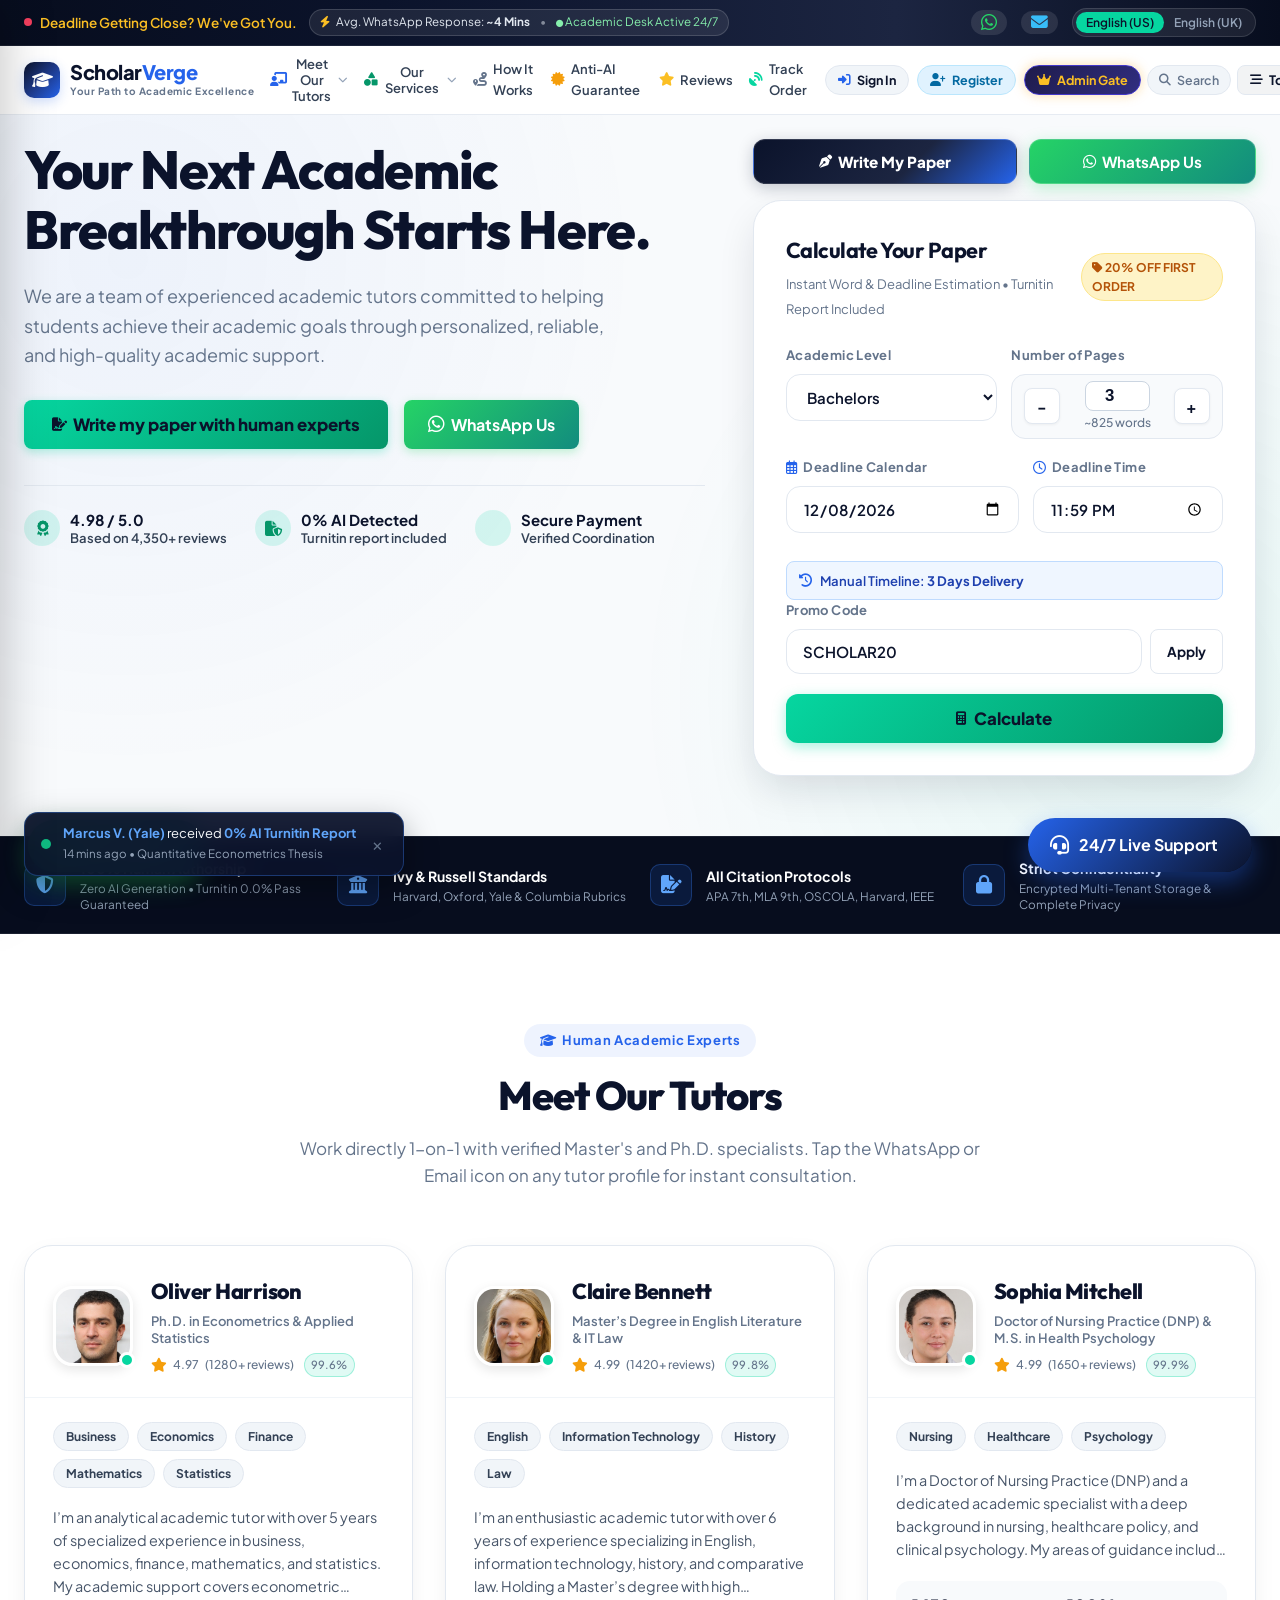
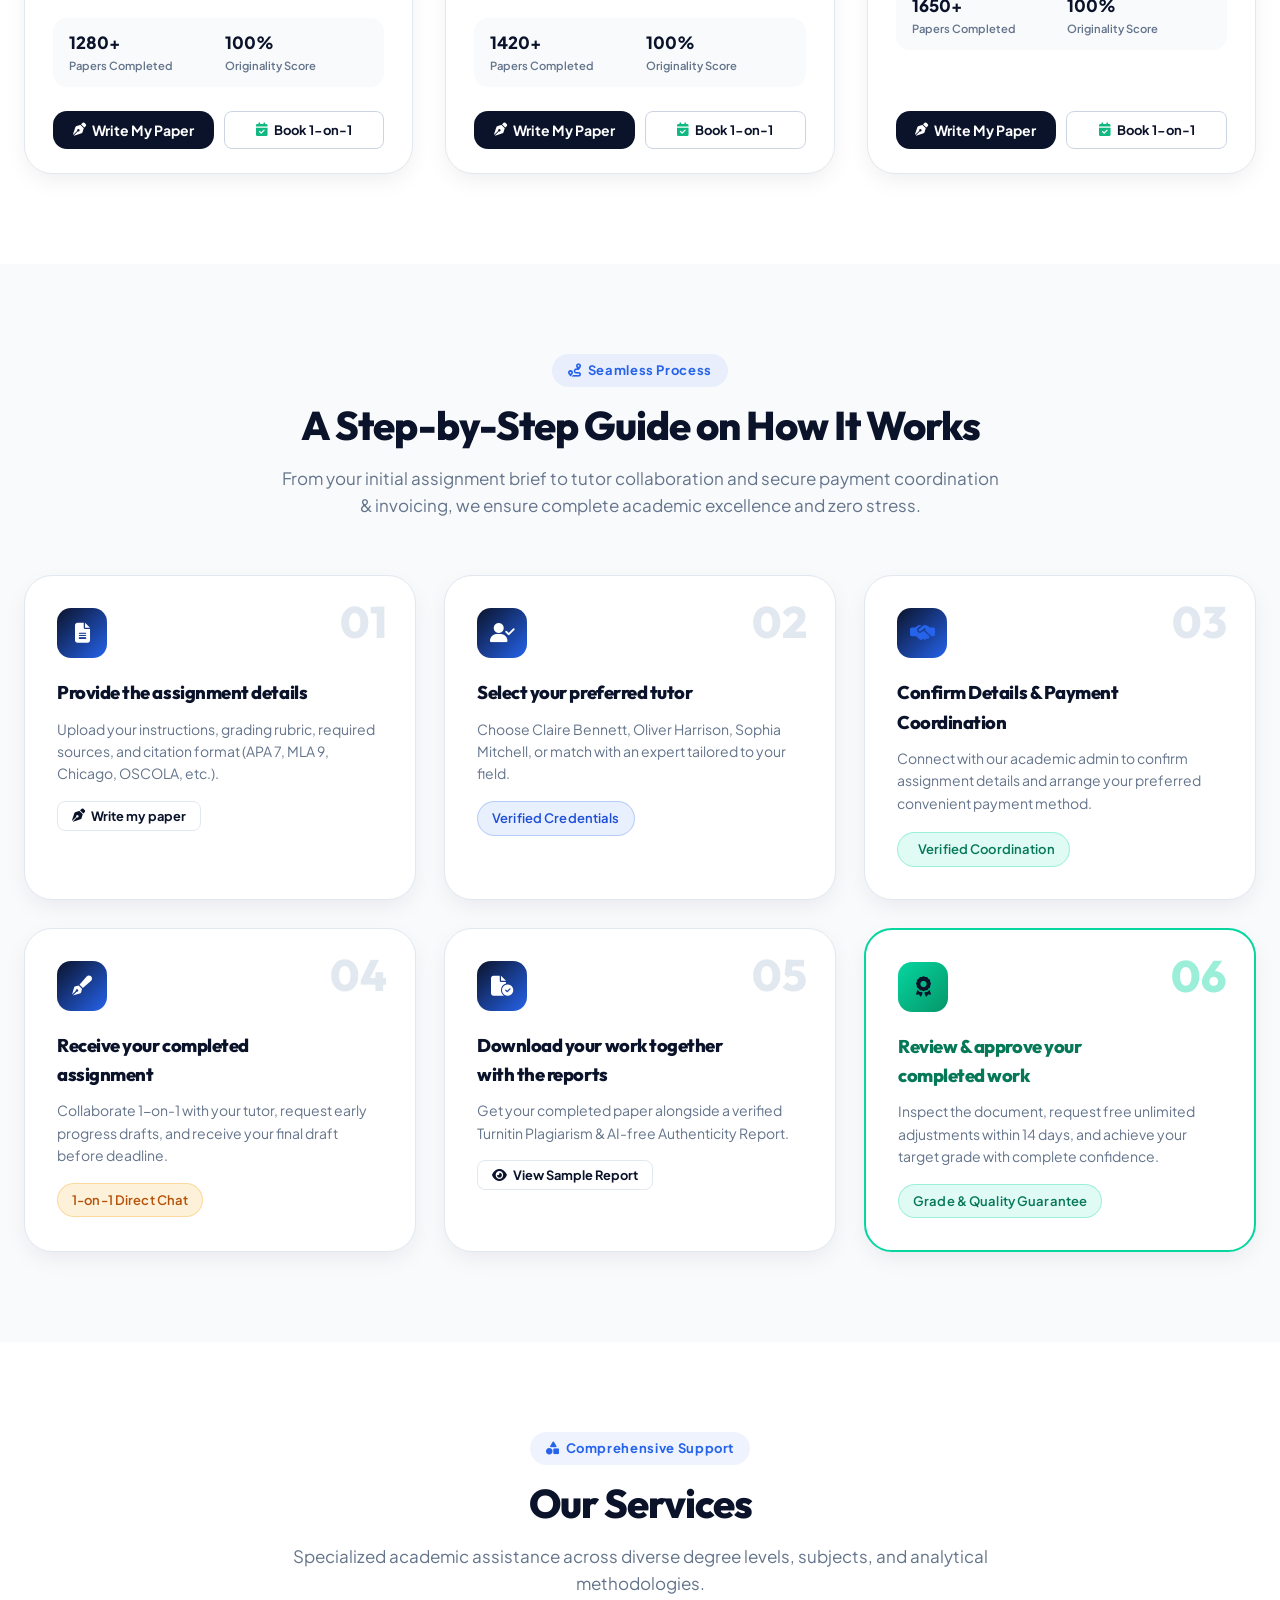
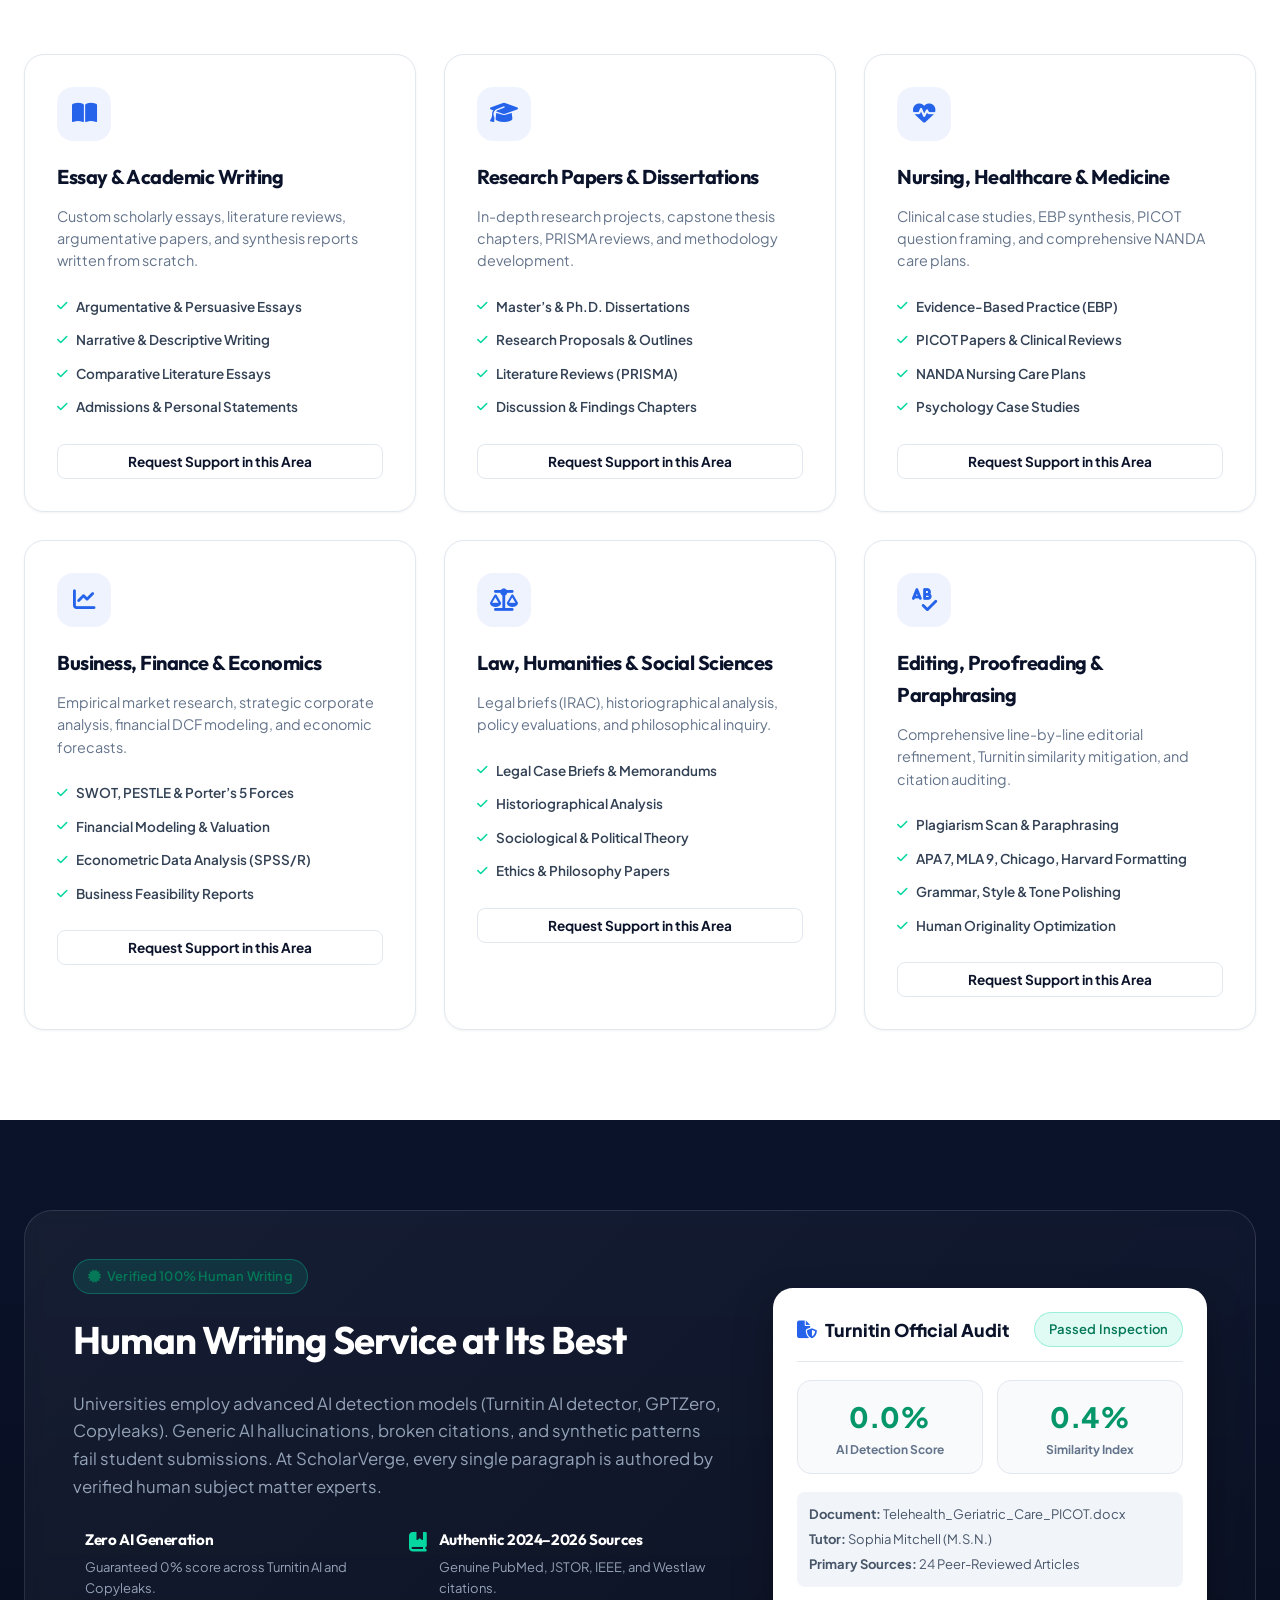
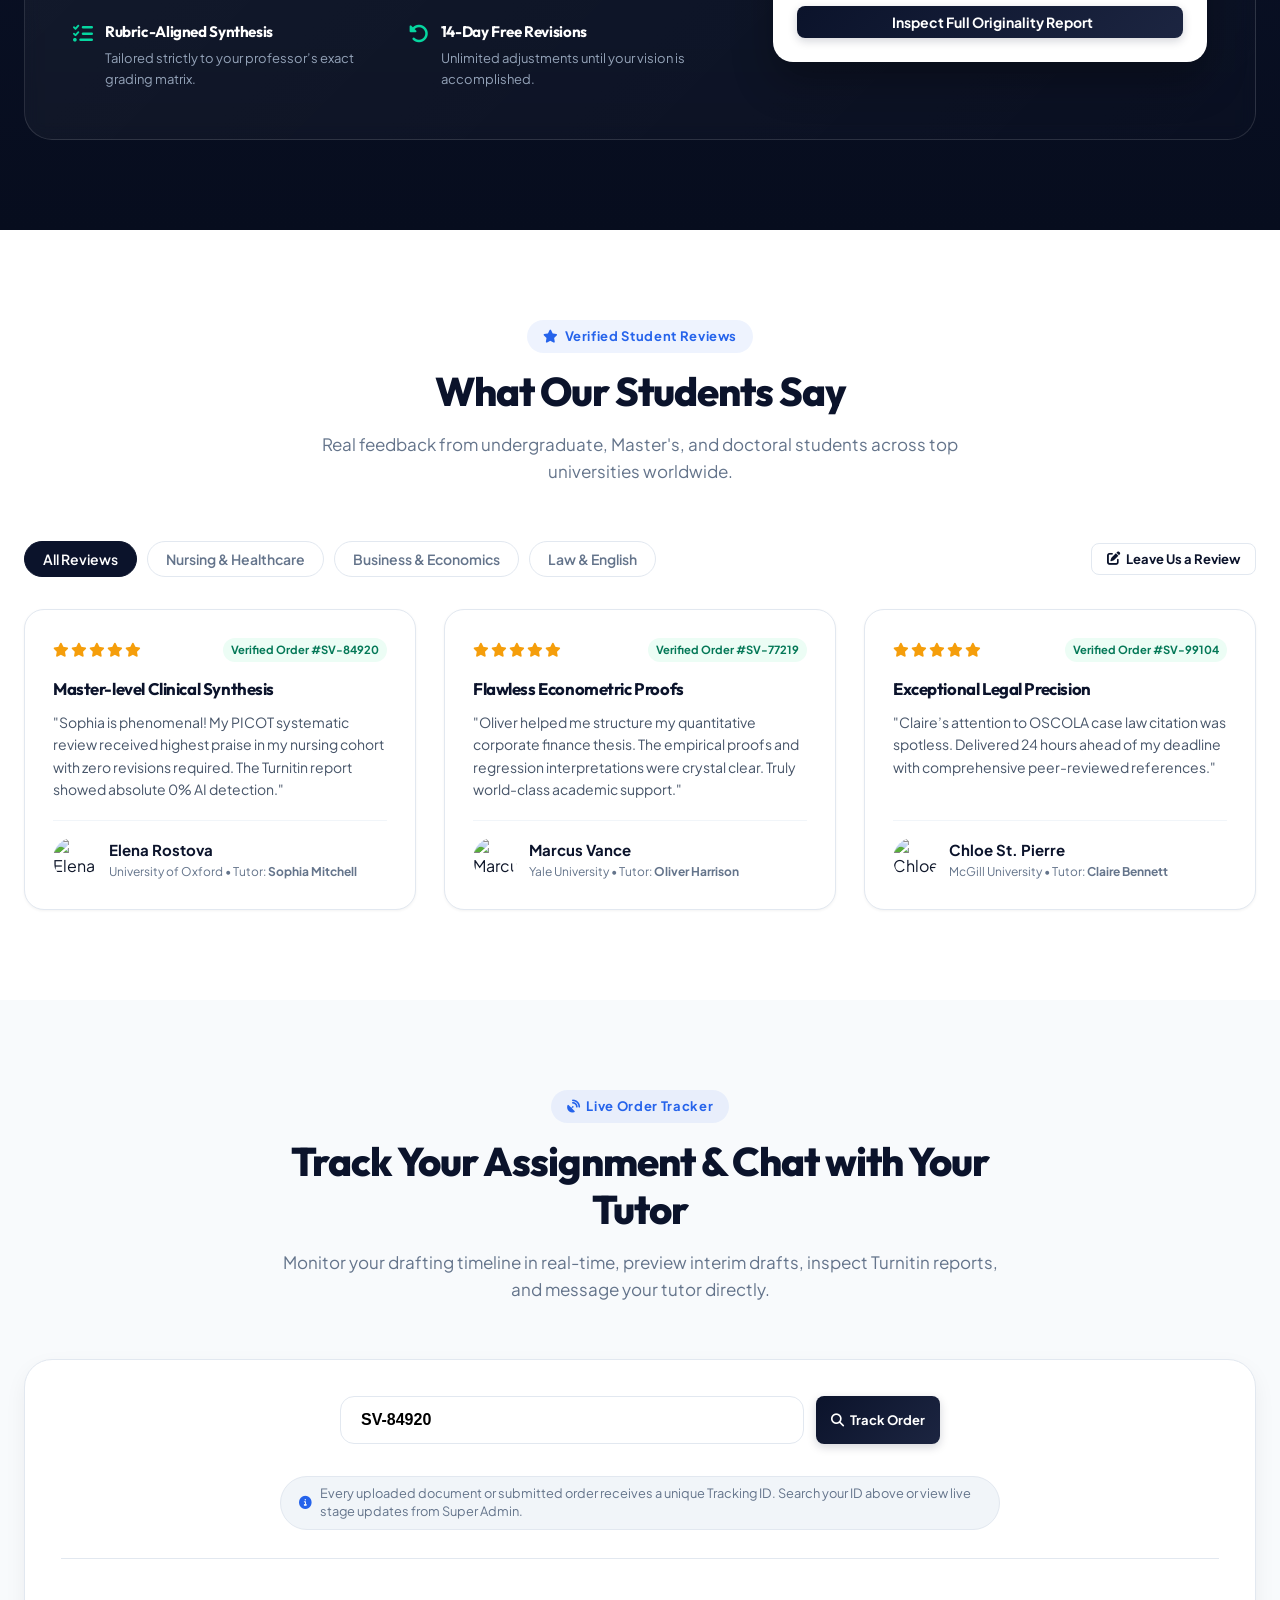
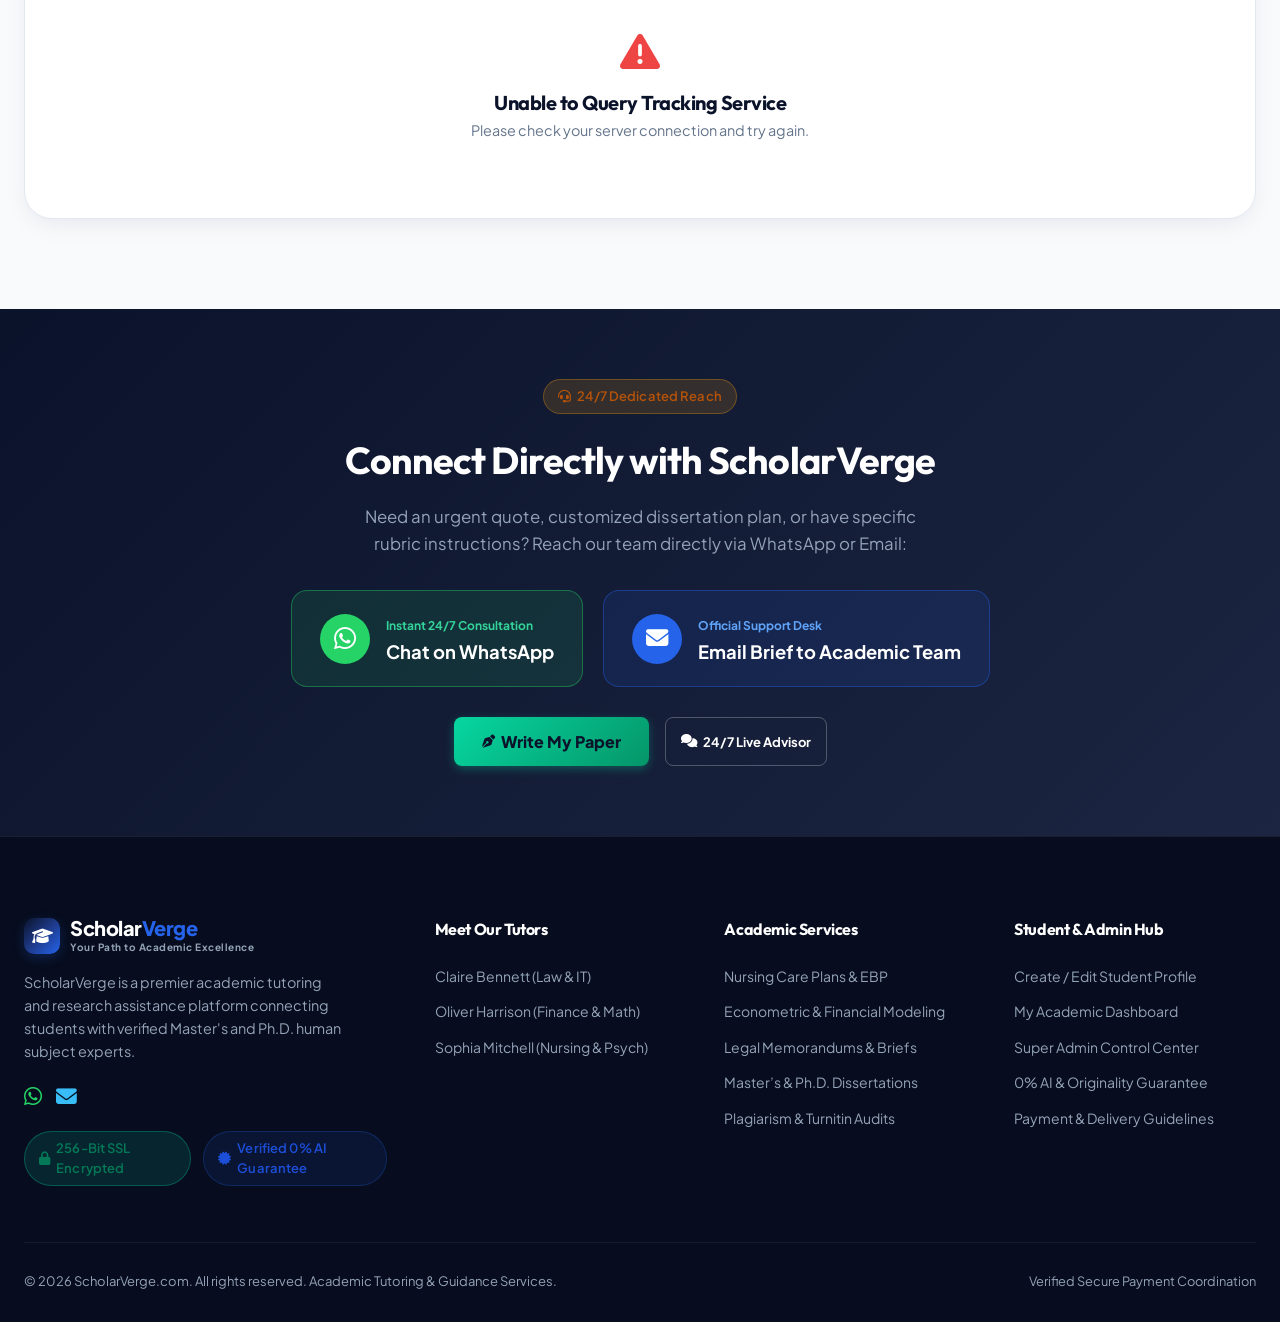
==== commit fc6bf8e3: "Add files via upload" ====
--- a/Idea/index.html
+++ b/Idea/index.html
@@ -81,7 +81,83 @@
   <!-- FontAwesome 6 Icons -->
   <link rel="stylesheet" href="https://cdnjs.cloudflare.com/ajax/libs/font-awesome/6.5.1/css/all.min.css" />
   <!-- Custom Responsive & Performance-Optimized Stylesheet -->
-  <link rel="stylesheet" href="styles/main.css?v=15" />
+  <link rel="stylesheet" href="styles/main.css?v=20" />
+
+  <!-- Immediate Pre-Execution Definitions for Write My Paper CTA Button & Modal -->
+  <script>
+    window.openOrderModalWithTutor = function(tutorName) {
+      var modal = document.getElementById('order-paper-modal');
+      if (modal) {
+        modal.classList.add('active');
+        modal.style.visibility = 'visible';
+        modal.style.opacity = '1';
+        modal.style.display = 'flex';
+      }
+      if (typeof orderWizardStep !== 'undefined') {
+        window.orderWizardStep = 1;
+      }
+      if (typeof ensureDefaultOrderDeadline === 'function') {
+        ensureDefaultOrderDeadline();
+      }
+      var tutorSelect = document.getElementById('order-tutor-select');
+      if (tutorSelect && tutorName) {
+        var t = tutorName.toLowerCase();
+        if (t.indexOf('claire') !== -1) tutorSelect.value = 'claire';
+        else if (t.indexOf('oliver') !== -1) tutorSelect.value = 'oliver';
+        else if (t.indexOf('sophia') !== -1) tutorSelect.value = 'sophia';
+        else tutorSelect.value = 'best-match';
+      }
+      if (typeof handleManualPageInput === 'function') {
+        handleManualPageInput();
+      } else if (typeof updateOrderWizardUI === 'function') {
+        updateOrderWizardUI();
+      }
+      var topic = document.getElementById('order-topic');
+      if (topic) {
+        setTimeout(function() { topic.focus(); }, 100);
+      }
+    };
+
+    window.openOrderModalWithSubject = function(subjectName) {
+      window.openOrderModalWithTutor('');
+      var topic = document.getElementById('order-topic');
+      if (topic && !topic.value) {
+        topic.value = subjectName ? subjectName + ' Academic Assignment' : '';
+      }
+      var tutorSelect = document.getElementById('order-tutor-select');
+      if (tutorSelect && subjectName) {
+        var s = subjectName.toLowerCase();
+        if (s.indexOf('nurs') !== -1 || s.indexOf('health') !== -1 || s.indexOf('psych') !== -1) tutorSelect.value = 'sophia';
+        else if (s.indexOf('business') !== -1 || s.indexOf('econ') !== -1 || s.indexOf('finance') !== -1 || s.indexOf('math') !== -1) tutorSelect.value = 'oliver';
+        else if (s.indexOf('law') !== -1 || s.indexOf('legal') !== -1 || s.indexOf('english') !== -1 || s.indexOf('it') !== -1) tutorSelect.value = 'claire';
+      }
+    };
+
+    window.nextOrderStep = function() {
+      if (typeof orderWizardStep === 'undefined') window.orderWizardStep = 1;
+      if (window.orderWizardStep === 1) {
+        var topic = document.getElementById('order-topic');
+        if (topic && !topic.value.trim()) {
+          if (typeof showToast === 'function') showToast('Please enter your paper topic or subject.');
+          else alert('Please enter your paper topic or subject.');
+          topic.focus();
+          return;
+        }
+      }
+      if (window.orderWizardStep < 4) {
+        window.orderWizardStep++;
+        if (typeof updateOrderWizardUI === 'function') updateOrderWizardUI();
+      }
+    };
+
+    window.prevOrderStep = function() {
+      if (typeof orderWizardStep === 'undefined') window.orderWizardStep = 1;
+      if (window.orderWizardStep > 1) {
+        window.orderWizardStep--;
+        if (typeof updateOrderWizardUI === 'function') updateOrderWizardUI();
+      }
+    };
+  </script>
 </head>
 <body>
 
@@ -644,9 +720,6 @@
       <div class="hero-grid">
         <!-- Hero Left Content -->
         <div class="hero-content">
-          <div class="hero-tag">
-            <i class="fa-solid fa-shield-halved"></i> 100% Human Writing • Verified Ph.D. & Master's Tutors
-          </div>
           <h1 class="hero-title" data-i18n="heroBreakthrough">
             Your Next Academic Breakthrough Starts Here.
           </h1>
@@ -706,7 +779,7 @@
             <div class="calc-header">
               <div>
                 <h3 style="margin-bottom: 2px;">Calculate Your Paper</h3>
-                <span style="font-size: 0.8125rem; color: var(--text-muted);">$10 / page transparent pricing • Zero hidden fees</span>
+                <span style="font-size: 0.8125rem; color: var(--text-muted);">Instant Word & Deadline Estimation • Turnitin Report Included</span>
               </div>
               <span class="calc-discount-badge"><i class="fa-solid fa-tag"></i> 20% OFF FIRST ORDER</span>
             </div>
@@ -724,7 +797,7 @@
               </div>
 
               <div class="calc-form-group">
-                <label class="calc-label">Number of Pages ($10/Page)</label>
+                <label class="calc-label">Number of Pages</label>
                 <div class="calc-counter">
                   <button type="button" class="counter-btn" id="calc-page-minus" aria-label="Decrease Pages">-</button>
                   <div style="display: flex; flex-direction: column; align-items: center; justify-content: center;">
@@ -756,7 +829,7 @@
             <!-- Live Calculated Turnaround & Rate Indicator -->
             <div id="calc-deadline-indicator" class="calc-deadline-status-badge">
               <i class="fa-solid fa-clock-rotate-left" style="color: #2563eb;"></i>
-              <span id="calc-deadline-text">Manual Timeline: <strong>3 Days (Standard $10.00/page)</strong></span>
+              <span id="calc-deadline-text">Manual Timeline: <strong>3 Days Delivery</strong></span>
             </div>
 
             <div class="calc-form-group">
@@ -767,16 +840,9 @@
               </div>
             </div>
 
-            <div class="calc-price-box">
-              <div class="price-details">
-                <span class="price-label">Estimated Total Price ($10/page)</span>
-                <div>
-                  <span class="price-total" id="calc-price-total">$24.00</span>
-                  <span class="price-old" id="calc-price-old">$30.00</span>
-                </div>
-              </div>
-              <button class="btn btn-accent" onclick="openOrderModalWithTutor('')">
-                <i class="fa-solid fa-arrow-right"></i> Order Now
+            <div class="calc-action-box" style="margin-top: 20px;">
+              <button class="btn btn-accent" style="width: 100%; justify-content: center; font-size: 1.05rem; padding: 14px 20px; font-weight: 800; border-radius: 12px; box-shadow: 0 4px 14px rgba(6, 214, 160, 0.35); display: flex; align-items: center; gap: 8px;" onclick="openOrderModalWithTutor('')">
+                <i class="fa-solid fa-calculator"></i> Calculate
               </button>
             </div>
           </div>
@@ -848,7 +914,7 @@
         <span class="section-badge"><i class="fa-solid fa-route"></i> Seamless Process</span>
         <h2 class="section-title" data-i18n="howItWorksTitle">A Step-by-Step Guide on How It Works</h2>
         <p class="section-desc">
-          From your initial assignment brief to tutor collaboration and WhatsApp payment coordination, we ensure complete academic excellence and zero stress.
+          From your initial assignment brief to tutor collaboration and secure payment coordination & invoicing, we ensure complete academic excellence and zero stress.
         </p>
       </div>
 
@@ -1276,8 +1342,8 @@
         <button class="chat-quick-btn" onclick="openStudentProfileModal()">
           🎓 Set Up My Student Profile
         </button>
-        <button class="chat-quick-btn" onclick="handleQuickSupportQuestion('How do I coordinate payment on WhatsApp with the admin?')">
-          💳 How do I coordinate payment on WhatsApp?
+        <button class="chat-quick-btn" onclick="handleQuickSupportQuestion('How do I inquire about and arrange payment?')">
+          💳 How do I inquire about and arrange payment?
         </button>
         <button class="chat-quick-btn" onclick="handleQuickSupportQuestion('What is your Turnitin & Anti-AI guarantee?')">
           📄 Tell me about your 0% AI guarantee
@@ -2848,7 +2914,7 @@
           </div>
           <div class="wizard-step-node" id="order-node-4">
             <div class="wizard-step-circle">4</div>
-            <span>WhatsApp Payment</span>
+            <span>Payment Inquiry</span>
           </div>
         </div>
 
@@ -2872,8 +2938,8 @@
             </div>
             <div class="calc-form-group">
               <label class="calc-label" style="display: flex; justify-content: space-between; align-items: center;">
-                <span>Number of Pages ($10/Page)</span>
-                <span id="order-pages-words-badge" style="font-size: 0.78rem; font-weight: 600; color: #2563eb; background: #eff6ff; padding: 2px 8px; border-radius: 6px;">~825 words ($30.00)</span>
+                <span>Number of Pages</span>
+                <span id="order-pages-words-badge" style="font-size: 0.78rem; font-weight: 600; color: #2563eb; background: #eff6ff; padding: 2px 8px; border-radius: 6px;">~825 words</span>
               </label>
               <div class="manual-page-input-wrap">
                 <button type="button" class="page-stepper-btn" onclick="stepOrderPages(-1)" aria-label="Decrease Pages"><i class="fa-solid fa-minus"></i></button>
@@ -2988,28 +3054,33 @@
           </div>
           <div style="display: flex; gap: 12px;">
             <button class="btn btn-outline" style="flex: 1;" onclick="prevOrderStep()">Back</button>
-            <button class="btn btn-primary" style="flex: 2;" onclick="nextOrderStep()">Next: Review & WhatsApp Payment <i class="fa-solid fa-arrow-right"></i></button>
-          </div>
-        </div>
-
-        <!-- Step 4: WhatsApp Payment Coordination Review -->
+            <button class="btn btn-primary" style="flex: 2;" onclick="nextOrderStep()">Next: Review & Payment Inquiry <i class="fa-solid fa-arrow-right"></i></button>
+          </div>
+        </div>
+
+        <!-- Step 4: Official Academic Payment Inquiry & Order Review -->
         <div id="order-step-pane-4" style="display: none;">
           <div id="order-summary-box" style="margin-bottom: 18px;"></div>
-          <div style="background: #f0fdf4; border: 1px solid #bbf7d0; border-radius: 12px; padding: 16px; margin-bottom: 20px;">
-            <div style="display: flex; align-items: flex-start; gap: 12px;">
-              <i class="fa-brands fa-whatsapp" style="font-size: 1.8rem; color: #16a34a; flex-shrink: 0; margin-top: 2px;"></i>
+          <div style="background: #f8fafc; border: 1px solid #e2e8f0; border-radius: 12px; padding: 18px; margin-bottom: 20px; box-shadow: 0 1px 3px rgba(0,0,0,0.05);">
+            <div style="display: flex; align-items: flex-start; gap: 14px;">
+              <div style="width: 44px; height: 44px; border-radius: 10px; background: rgba(37, 99, 235, 0.1); display: flex; align-items: center; justify-content: center; flex-shrink: 0; color: #2563eb; font-size: 1.25rem;">
+                <i class="fa-solid fa-file-invoice-dollar"></i>
+              </div>
               <div>
-                <strong style="color: #15803d; font-size: 0.9rem; display: block;">Offline Payment Facilitation via WhatsApp Admin</strong>
-                <p style="color: #166534; font-size: 0.8125rem; margin: 4px 0 0; line-height: 1.45;">
-                  Payment is facilitated directly offline with the ScholarVerge Academic Admin via WhatsApp. Submitting your order registers it in our database and opens direct WhatsApp chat with the Admin to confirm your details and arrange payment.
+                <strong style="color: #0f172a; font-size: 0.95rem; display: block;">Official Payment & Billing Desk Inquiry</strong>
+                <p style="color: #475569; font-size: 0.825rem; margin: 4px 0 0; line-height: 1.5;">
+                  To ensure academic compliance and personalized scoping, payment coordination is facilitated directly through our official academic billing desk (<strong>scholarverge@gmail.com</strong>).
+                </p>
+                <p style="color: #64748b; font-size: 0.78rem; margin: 6px 0 0; line-height: 1.45;">
+                  Submitting your order securely registers your project in our system and prepares a pre-filled email to inquire about payment options and request your official invoice.
                 </p>
               </div>
             </div>
           </div>
           <div style="display: flex; gap: 12px;">
             <button class="btn btn-outline" style="flex: 1;" onclick="prevOrderStep()">Back</button>
-            <button class="btn btn-whatsapp" style="flex: 2; padding: 12px 18px; font-size: 0.92rem;" onclick="submitAcademicOrder(event)">
-              <i class="fa-brands fa-whatsapp"></i> Confirm & Open WhatsApp Payment
+            <button class="btn btn-primary" style="flex: 2; padding: 12px 20px; font-size: 0.95rem; font-weight: 700; background: linear-gradient(135deg, #1e40af 0%, #2563eb 100%);" onclick="submitAcademicOrder(event)">
+              <i class="fa-solid fa-envelope-circle-check"></i> Submit Order & Inquire Payment via Email
             </button>
           </div>
         </div>
@@ -3126,8 +3197,8 @@
   <div class="toast-container"></div>
 
   <!-- Application Scripts -->
-  <script src="js/i18n.js?v=15"></script>
-  <script src="js/tutors-data.js?v=15"></script>
-  <script src="js/app.js?v=15"></script>
+  <script src="js/i18n.js?v=20"></script>
+  <script src="js/tutors-data.js?v=20"></script>
+  <script src="js/app.js?v=20"></script>
 </body>
 </html>
--- a/Idea/styles/main.css
+++ b/Idea/styles/main.css
@@ -1020,7 +1020,7 @@
    ========================================================================== */
 .hero-section {
   position: relative;
-  padding: 70px 0 90px;
+  padding: 24px 0 60px;
   background: radial-gradient(circle at 10% 20%, rgba(37, 99, 235, 0.05) 0%, transparent 40%),
               radial-gradient(circle at 90% 80%, rgba(6, 214, 160, 0.07) 0%, transparent 40%),
               #f8fafc;
@@ -1031,7 +1031,7 @@
   display: grid;
   grid-template-columns: 1.15fr 0.85fr;
   gap: 48px;
-  align-items: center;
+  align-items: flex-start;
 }
 
 .hero-content {
@@ -2440,19 +2440,21 @@
   background: rgba(11, 19, 43, 0.75);
   backdrop-filter: blur(8px);
   -webkit-backdrop-filter: blur(8px);
-  z-index: 999;
+  z-index: 10000;
   display: flex;
   align-items: center;
   justify-content: center;
   padding: 20px;
   opacity: 0;
+  visibility: hidden;
   pointer-events: none;
-  transition: var(--transition);
+  transition: opacity 0.25s ease, visibility 0.25s ease;
 }
 
 .modal-overlay.active {
-  opacity: 1;
-  pointer-events: auto;
+  opacity: 1 !important;
+  visibility: visible !important;
+  pointer-events: auto !important;
 }
 
 .modal-card {
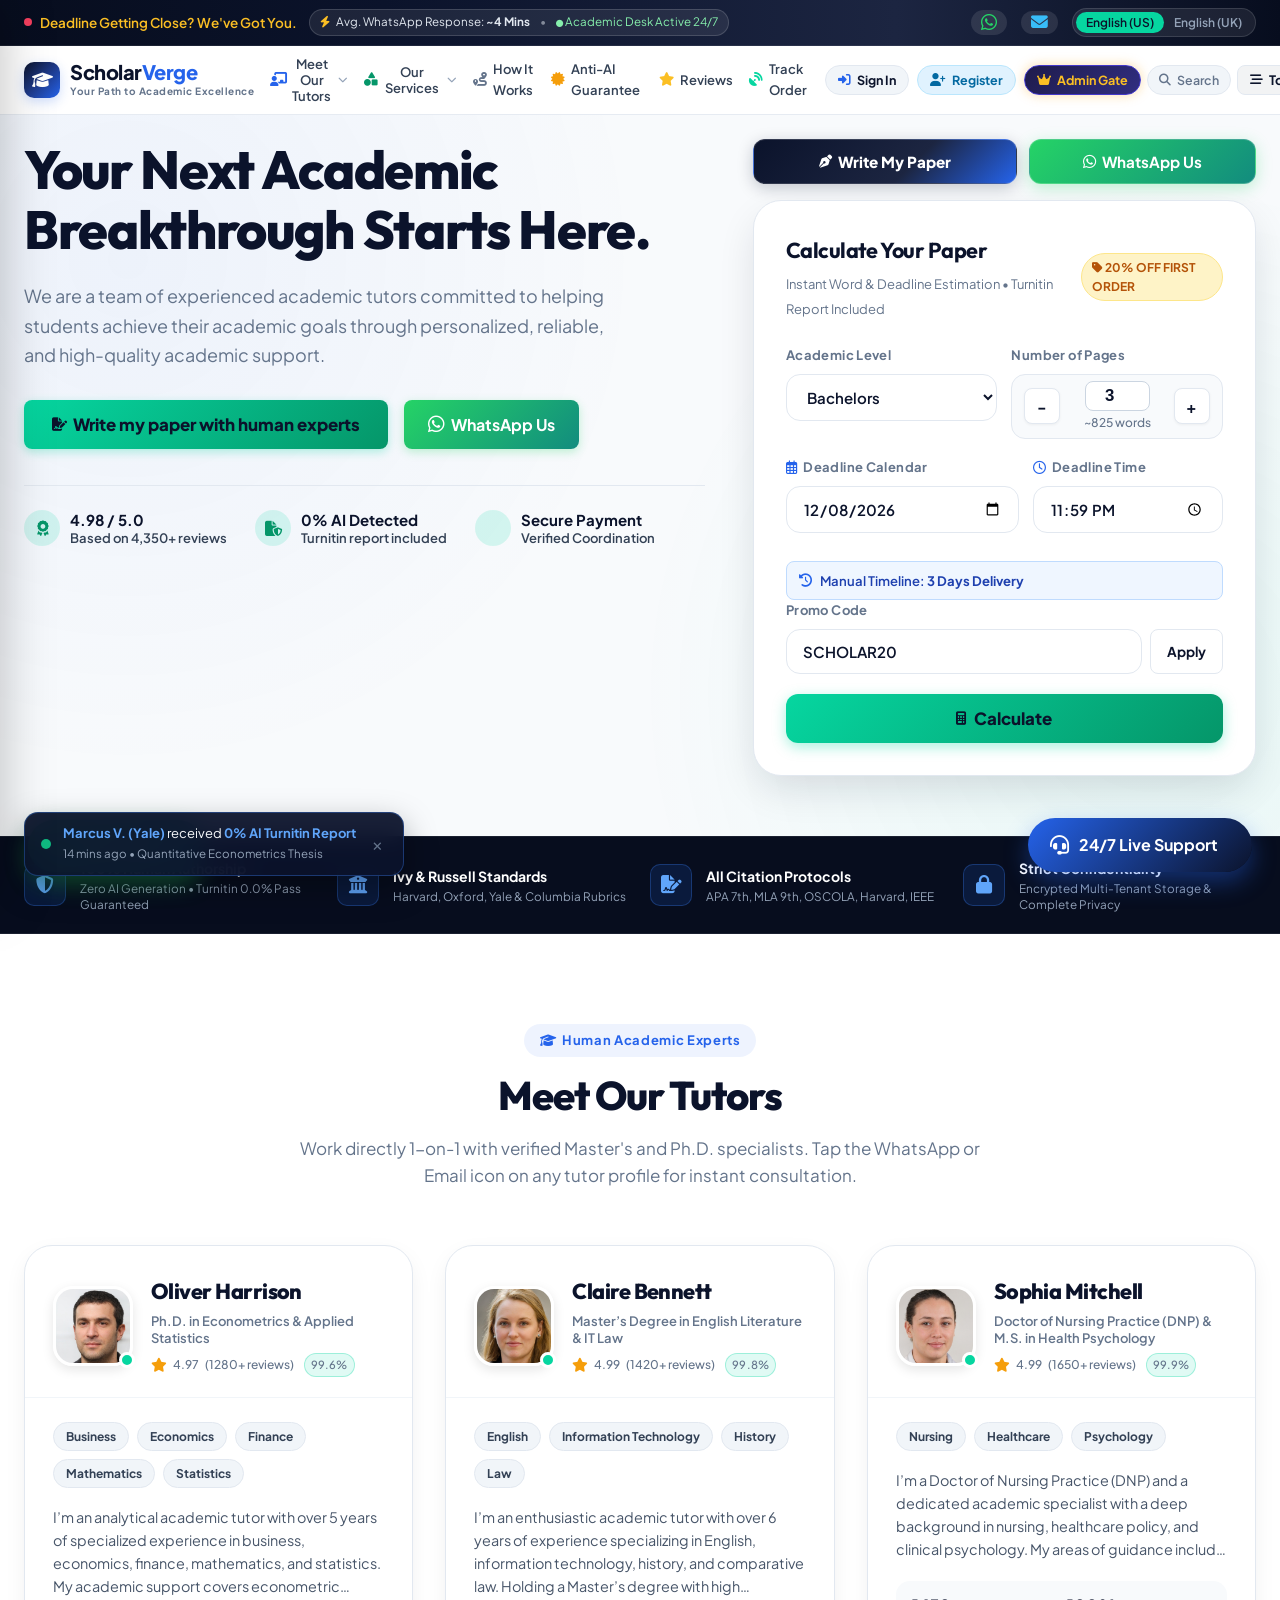
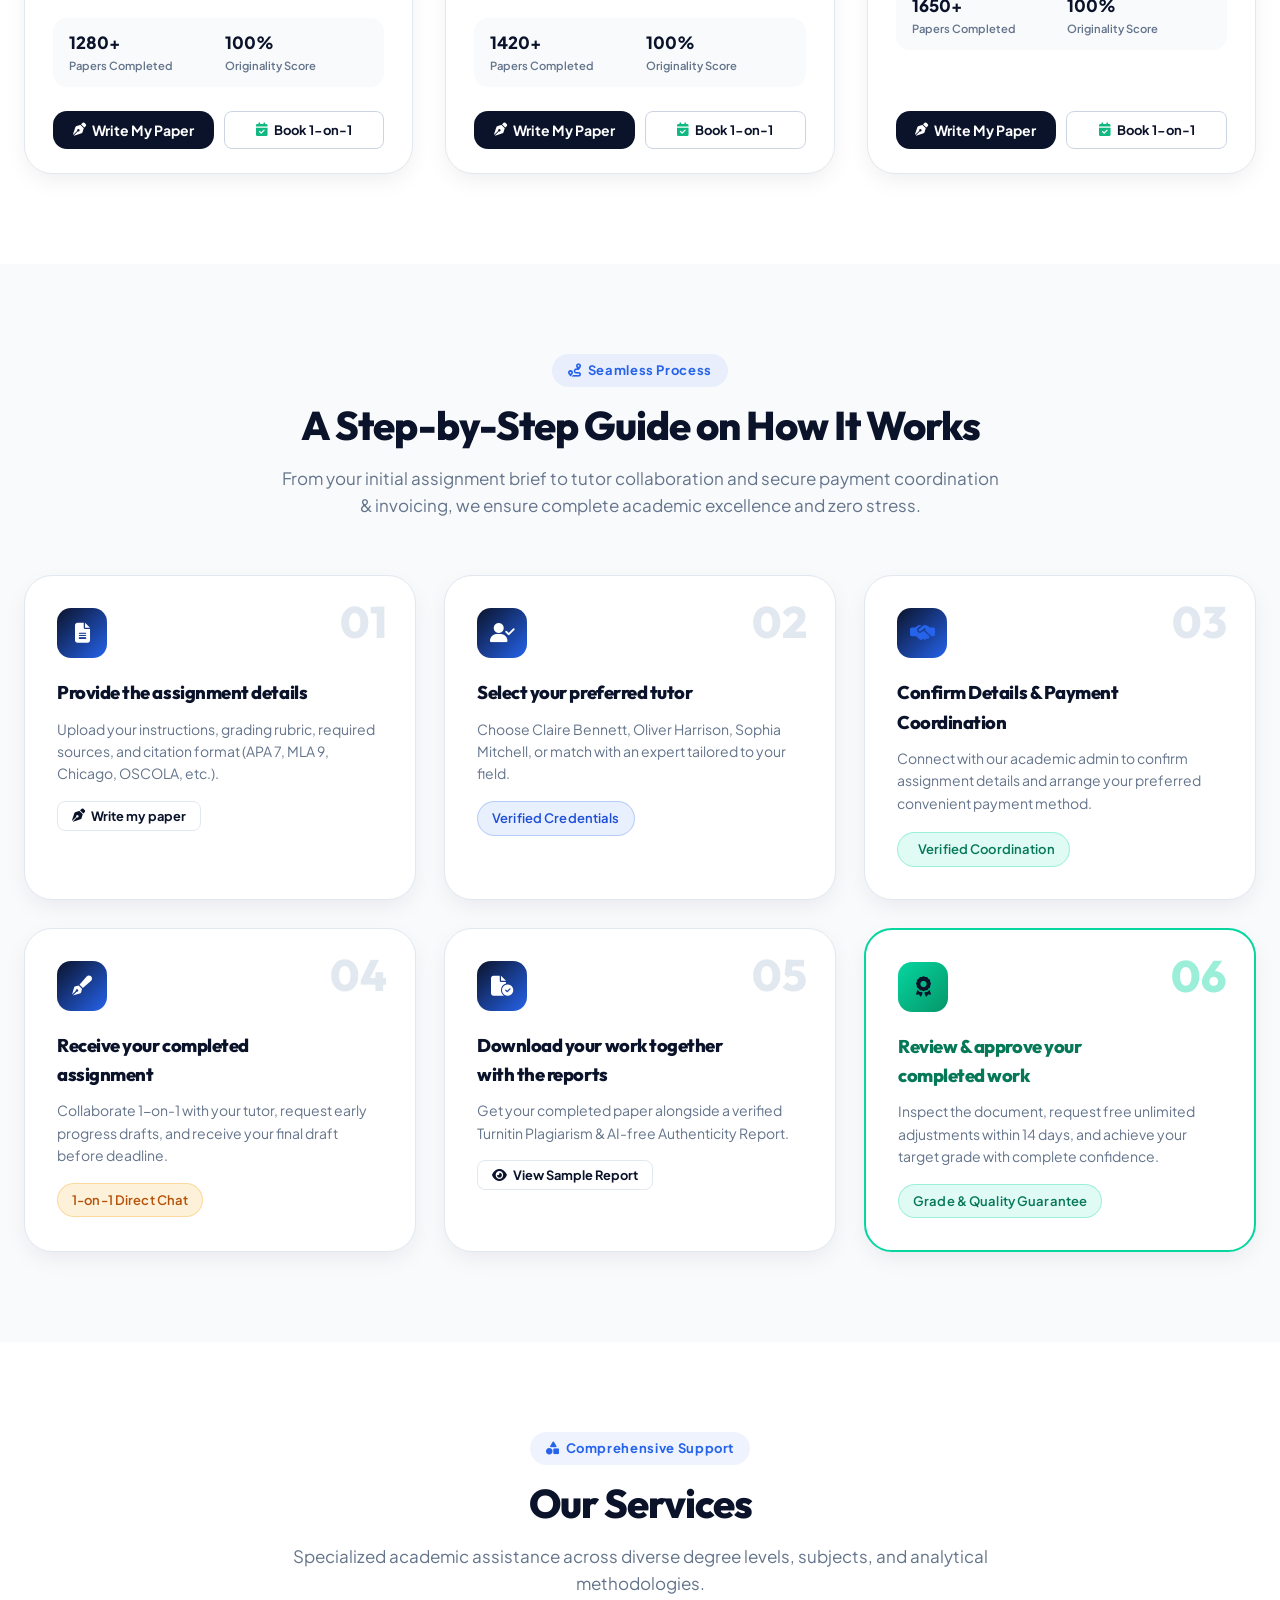
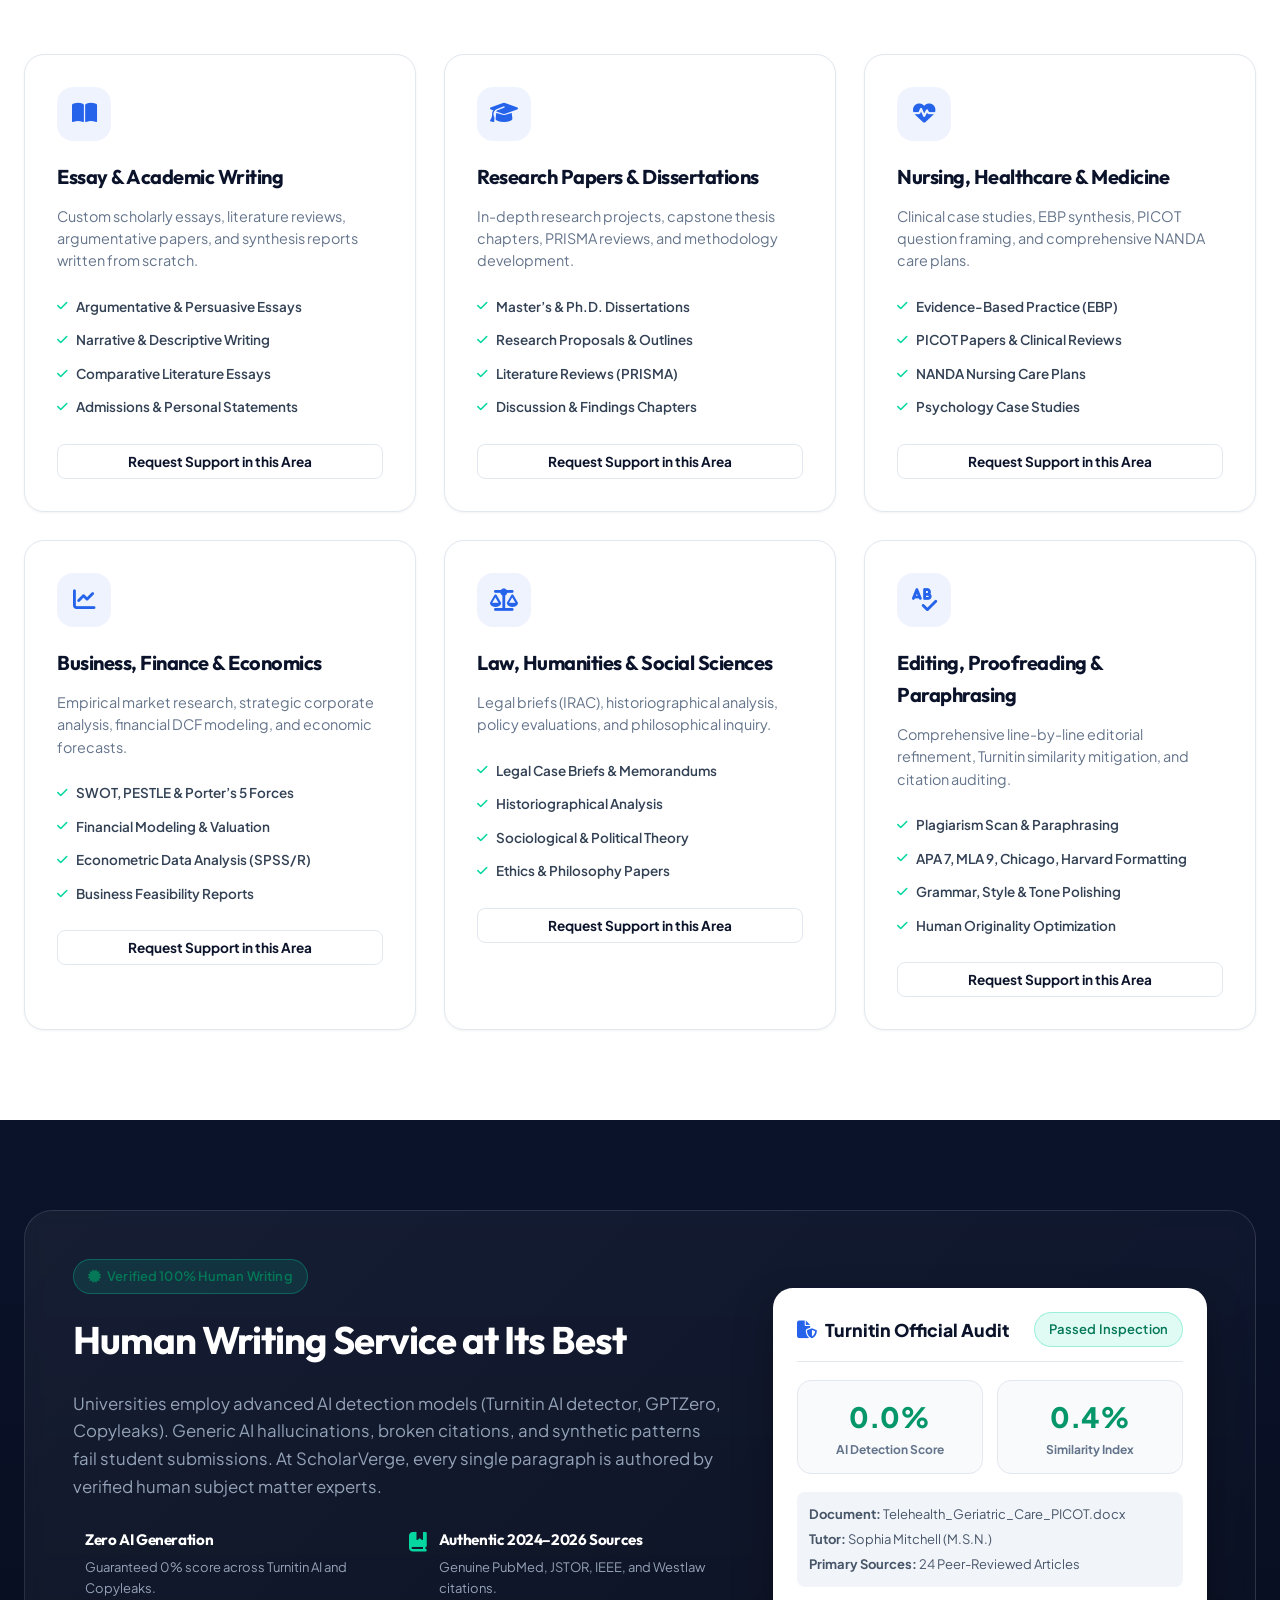
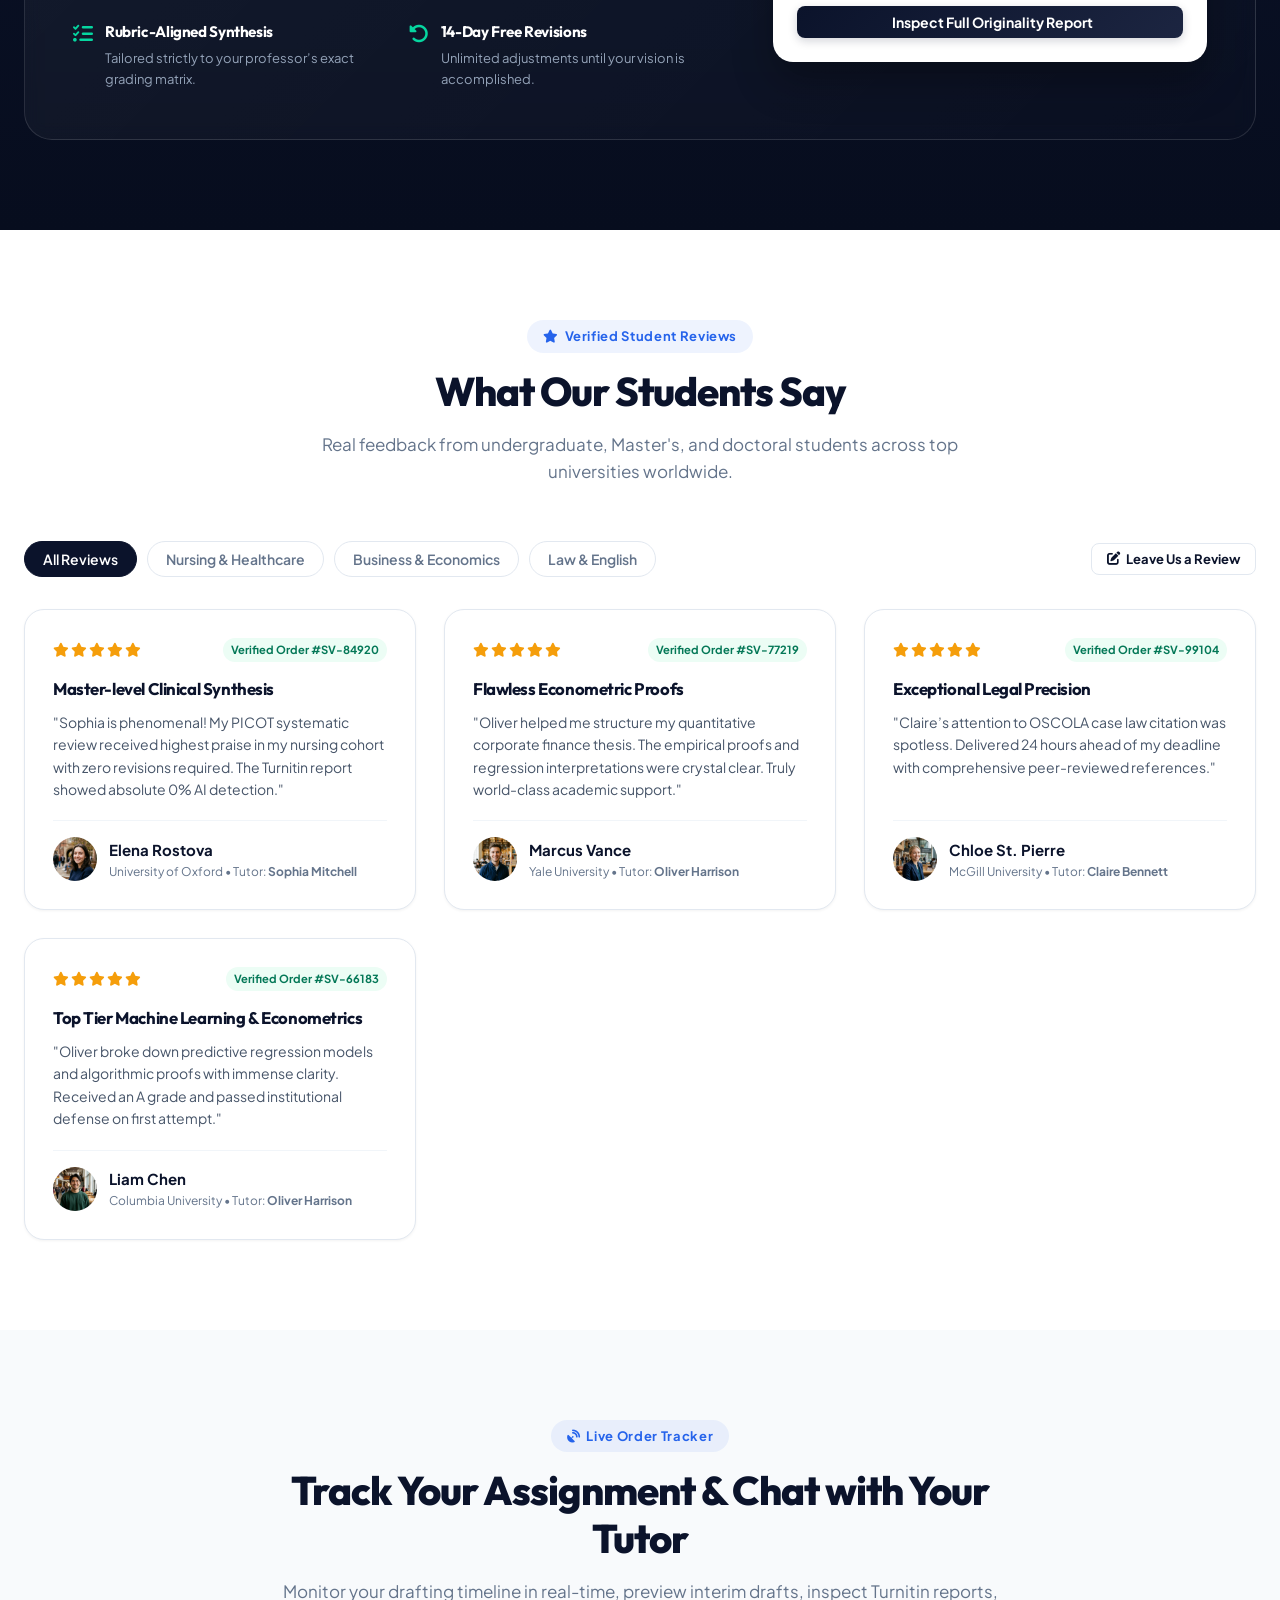
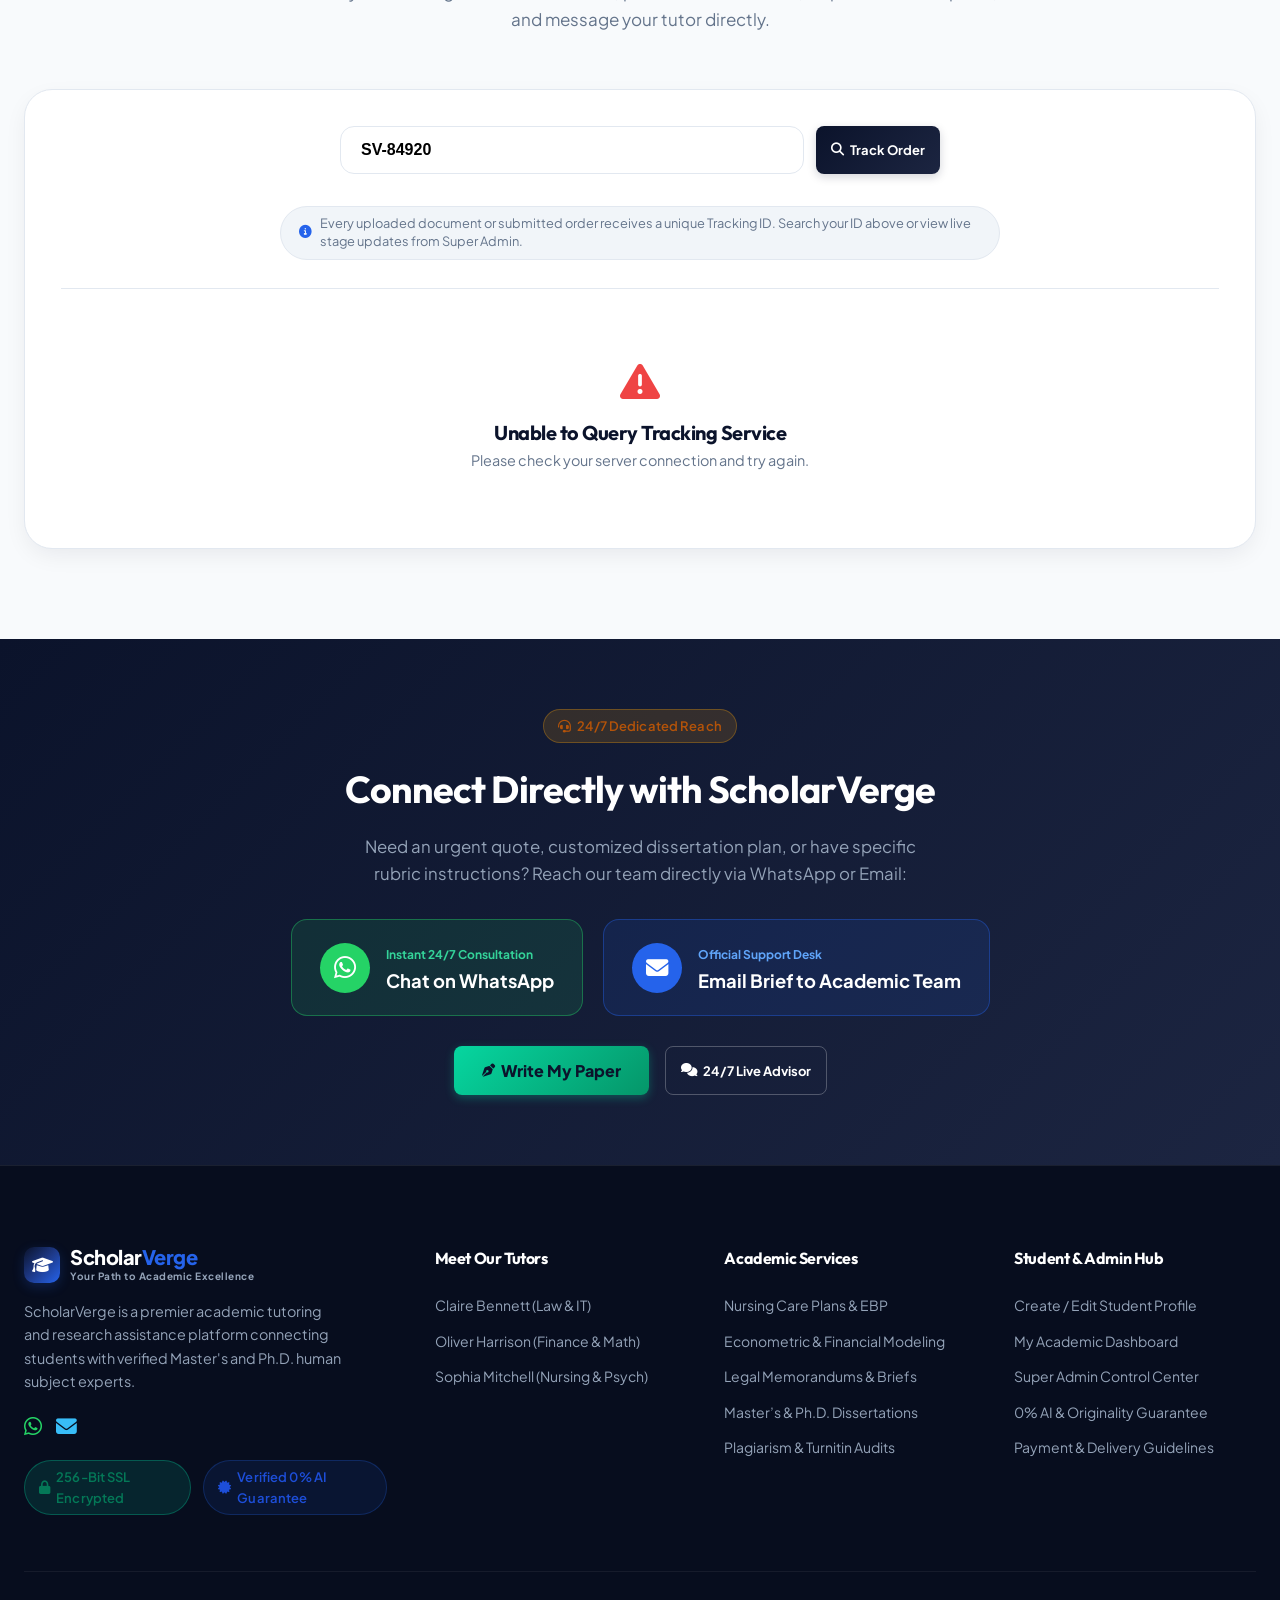
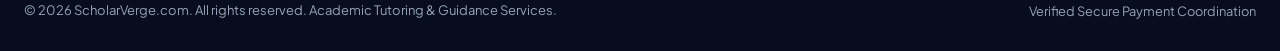
==== commit cda1bc32: "Add files via upload" ====
--- a/Idea/index.html
+++ b/Idea/index.html
@@ -3050,7 +3050,7 @@
           </div>
           <div style="background: #f1f5f9; padding: 14px; border-radius: 12px; font-size: 0.85rem; color: #334155; margin-bottom: 18px;">
             <i class="fa-solid fa-circle-info" style="color: #2563eb;"></i> 
-            Your selected tutor will immediately review your prompt and coordinate directly via WhatsApp.
+            Your selected specialist tutor and administration will review your prompt and specifications upon submission.
           </div>
           <div style="display: flex; gap: 12px;">
             <button class="btn btn-outline" style="flex: 1;" onclick="prevOrderStep()">Back</button>
@@ -3067,12 +3067,12 @@
                 <i class="fa-solid fa-file-invoice-dollar"></i>
               </div>
               <div>
-                <strong style="color: #0f172a; font-size: 0.95rem; display: block;">Official Payment & Billing Desk Inquiry</strong>
+                <strong style="color: #0f172a; font-size: 0.95rem; display: block;">Official Payment Inquiry & Admin Invoicing</strong>
                 <p style="color: #475569; font-size: 0.825rem; margin: 4px 0 0; line-height: 1.5;">
-                  To ensure academic compliance and personalized scoping, payment coordination is facilitated directly through our official academic billing desk (<strong>scholarverge@gmail.com</strong>).
+                  To ensure personalized academic scoping, strict compliance, and tailored billing, all payment inquiries are coordinated directly by administration via our official academic desk (<strong>scholarverge@gmail.com</strong>).
                 </p>
                 <p style="color: #64748b; font-size: 0.78rem; margin: 6px 0 0; line-height: 1.45;">
-                  Submitting your order securely registers your project in our system and prepares a pre-filled email to inquire about payment options and request your official invoice.
+                  Submitting your order registers your project in our system and opens your email client addressed to administration with your complete assignment specifications so the admin can review and provide your official invoice and payment instructions.
                 </p>
               </div>
             </div>
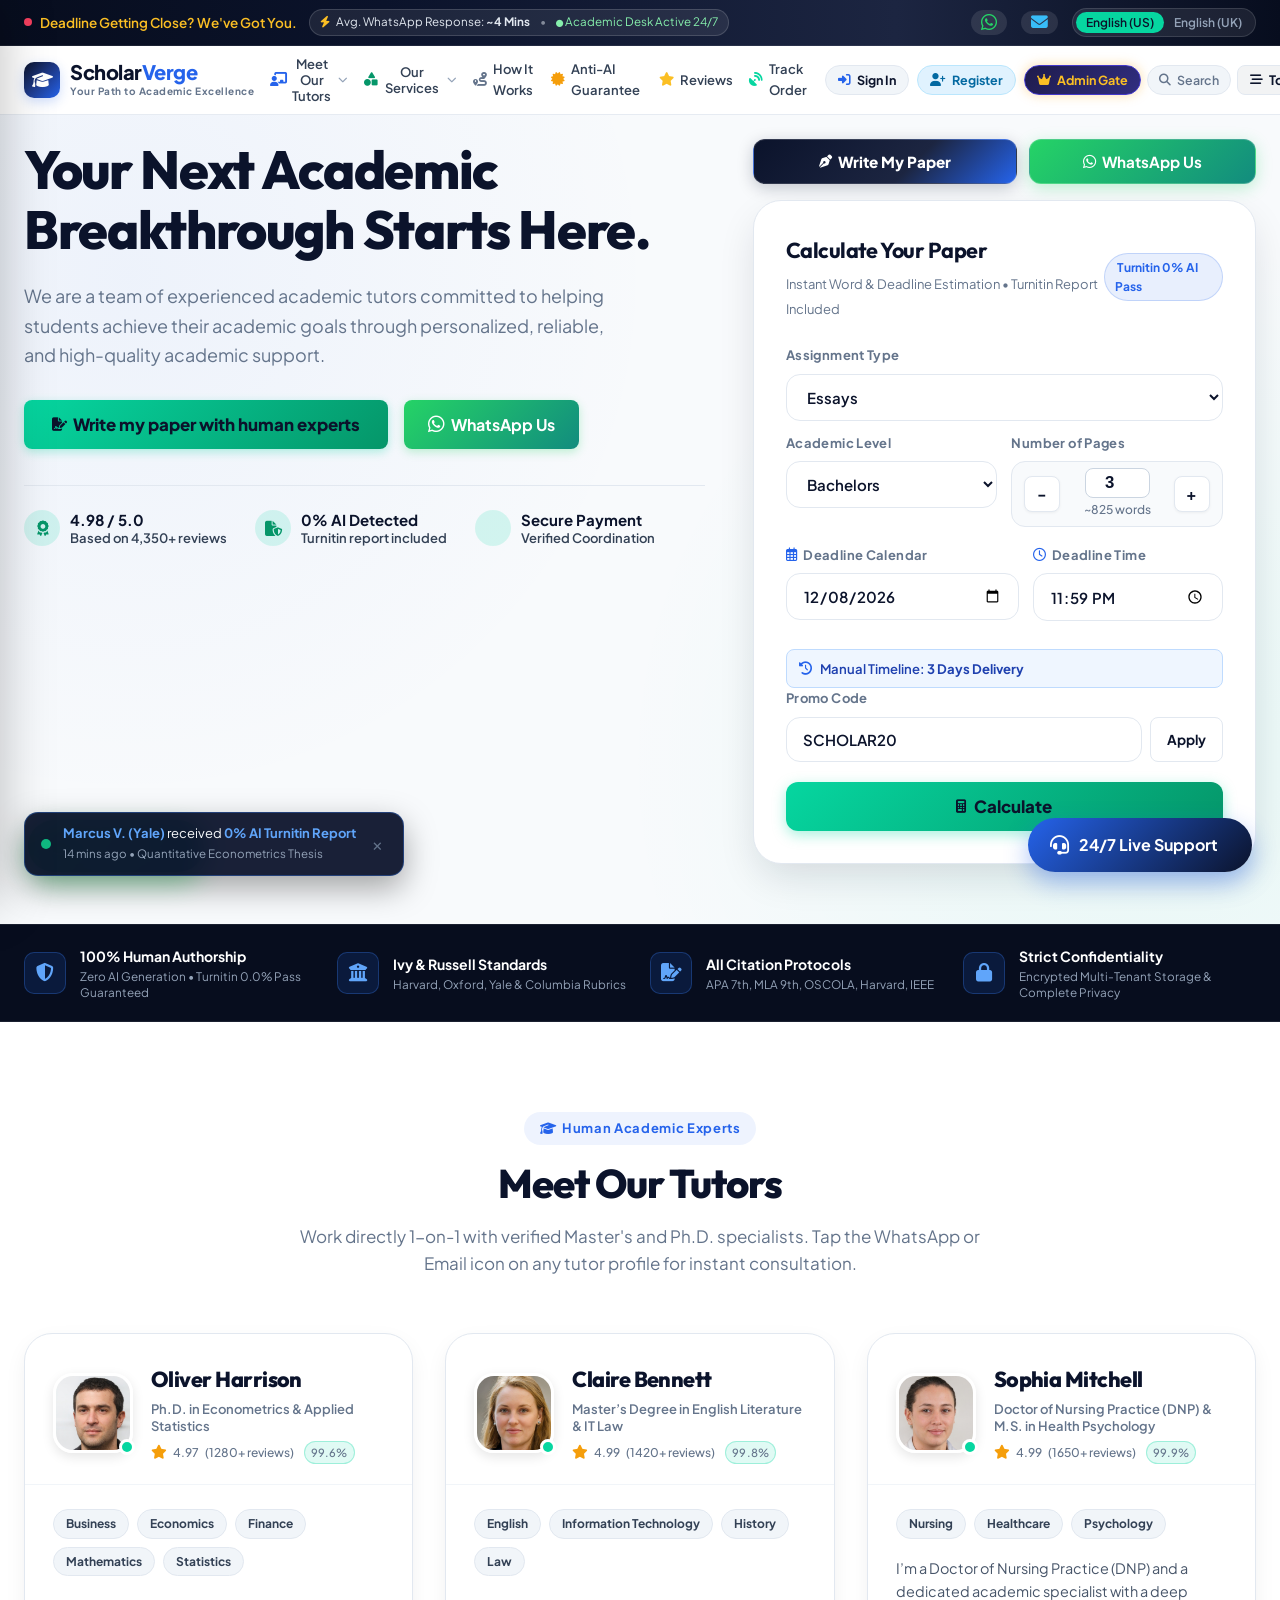
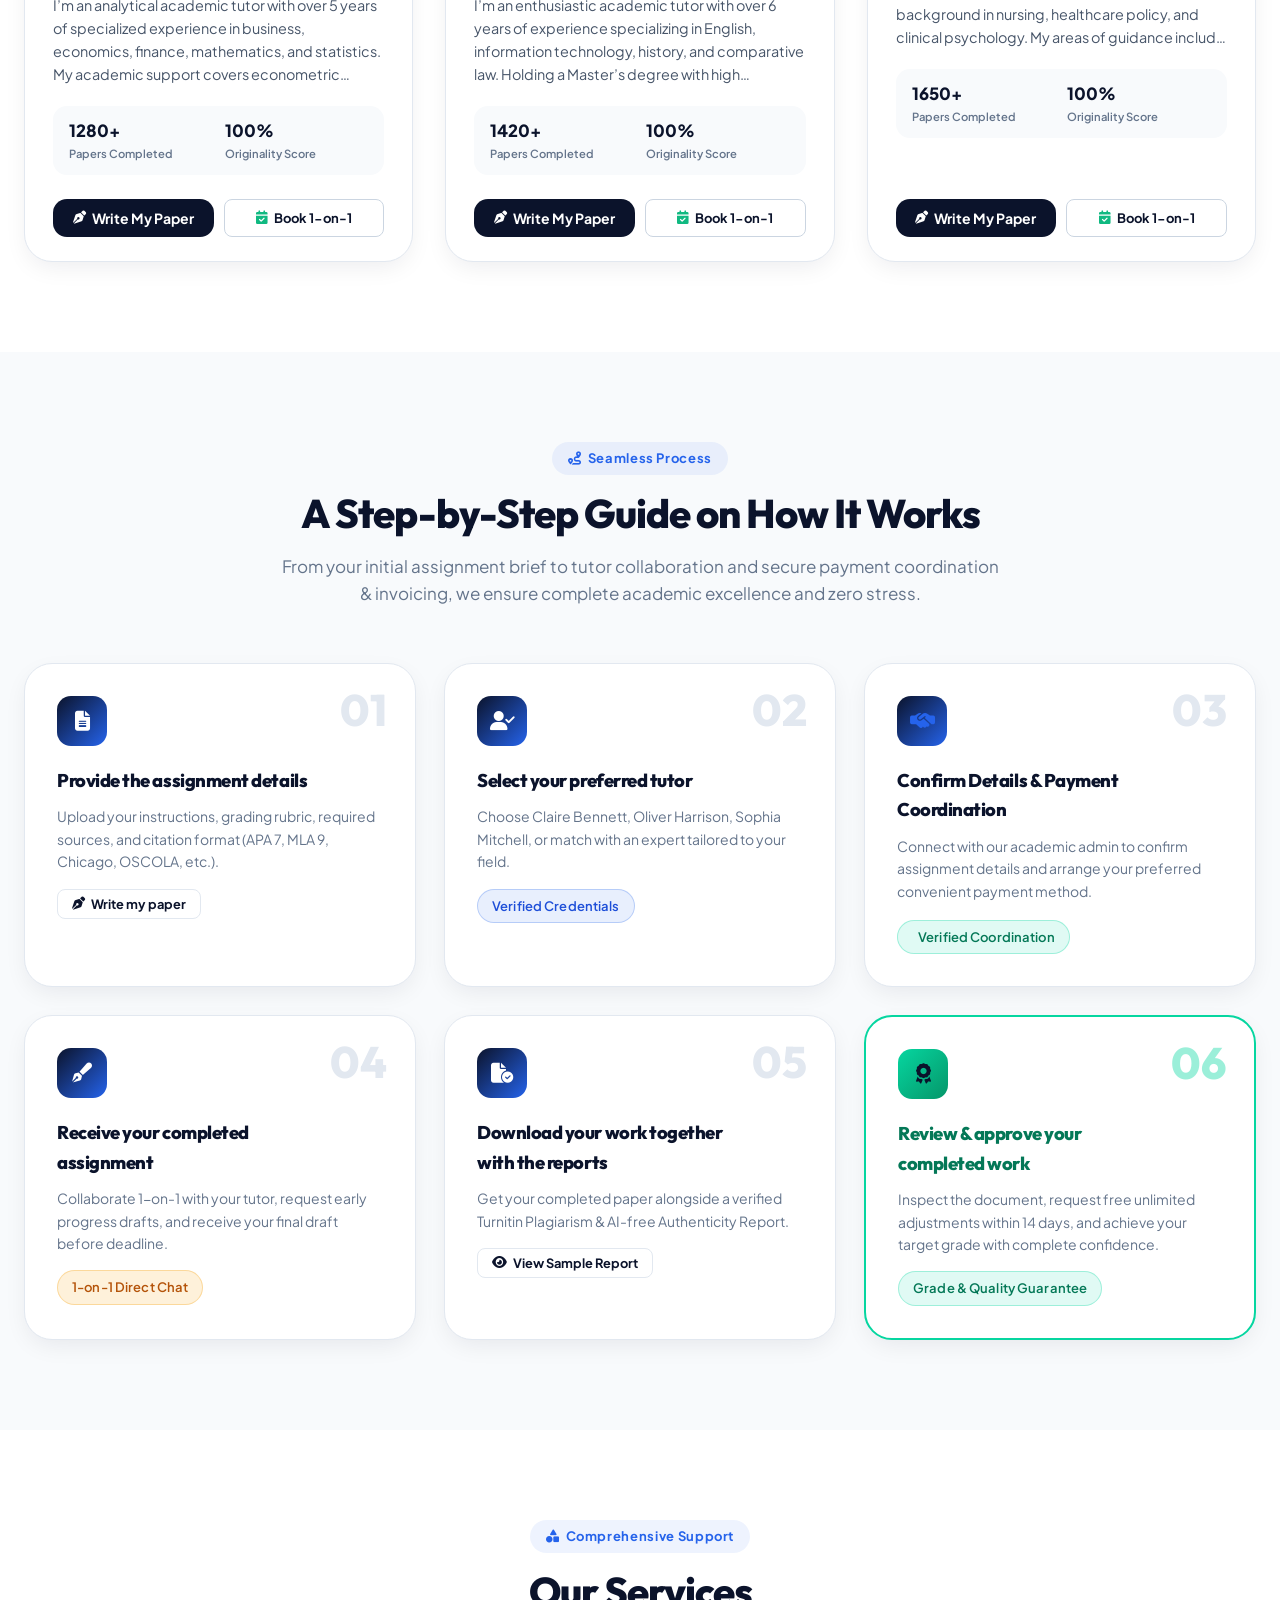
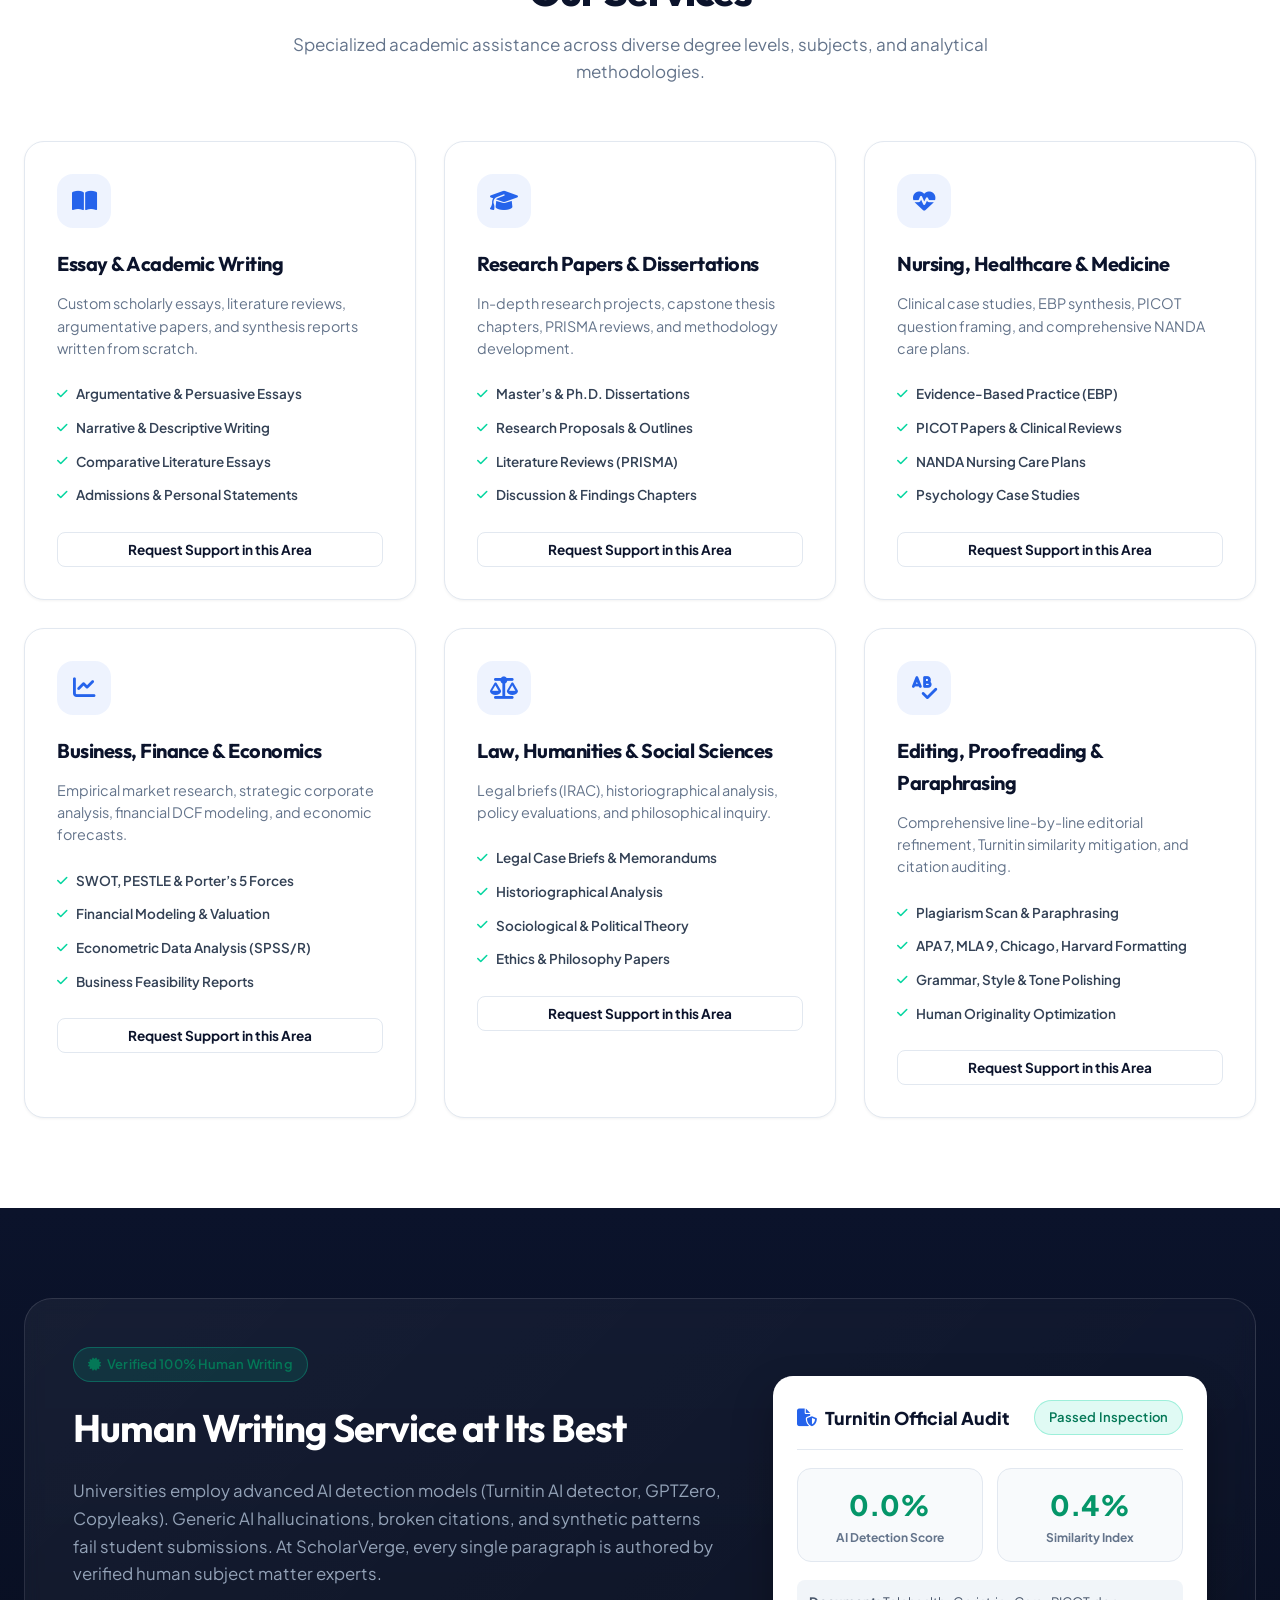
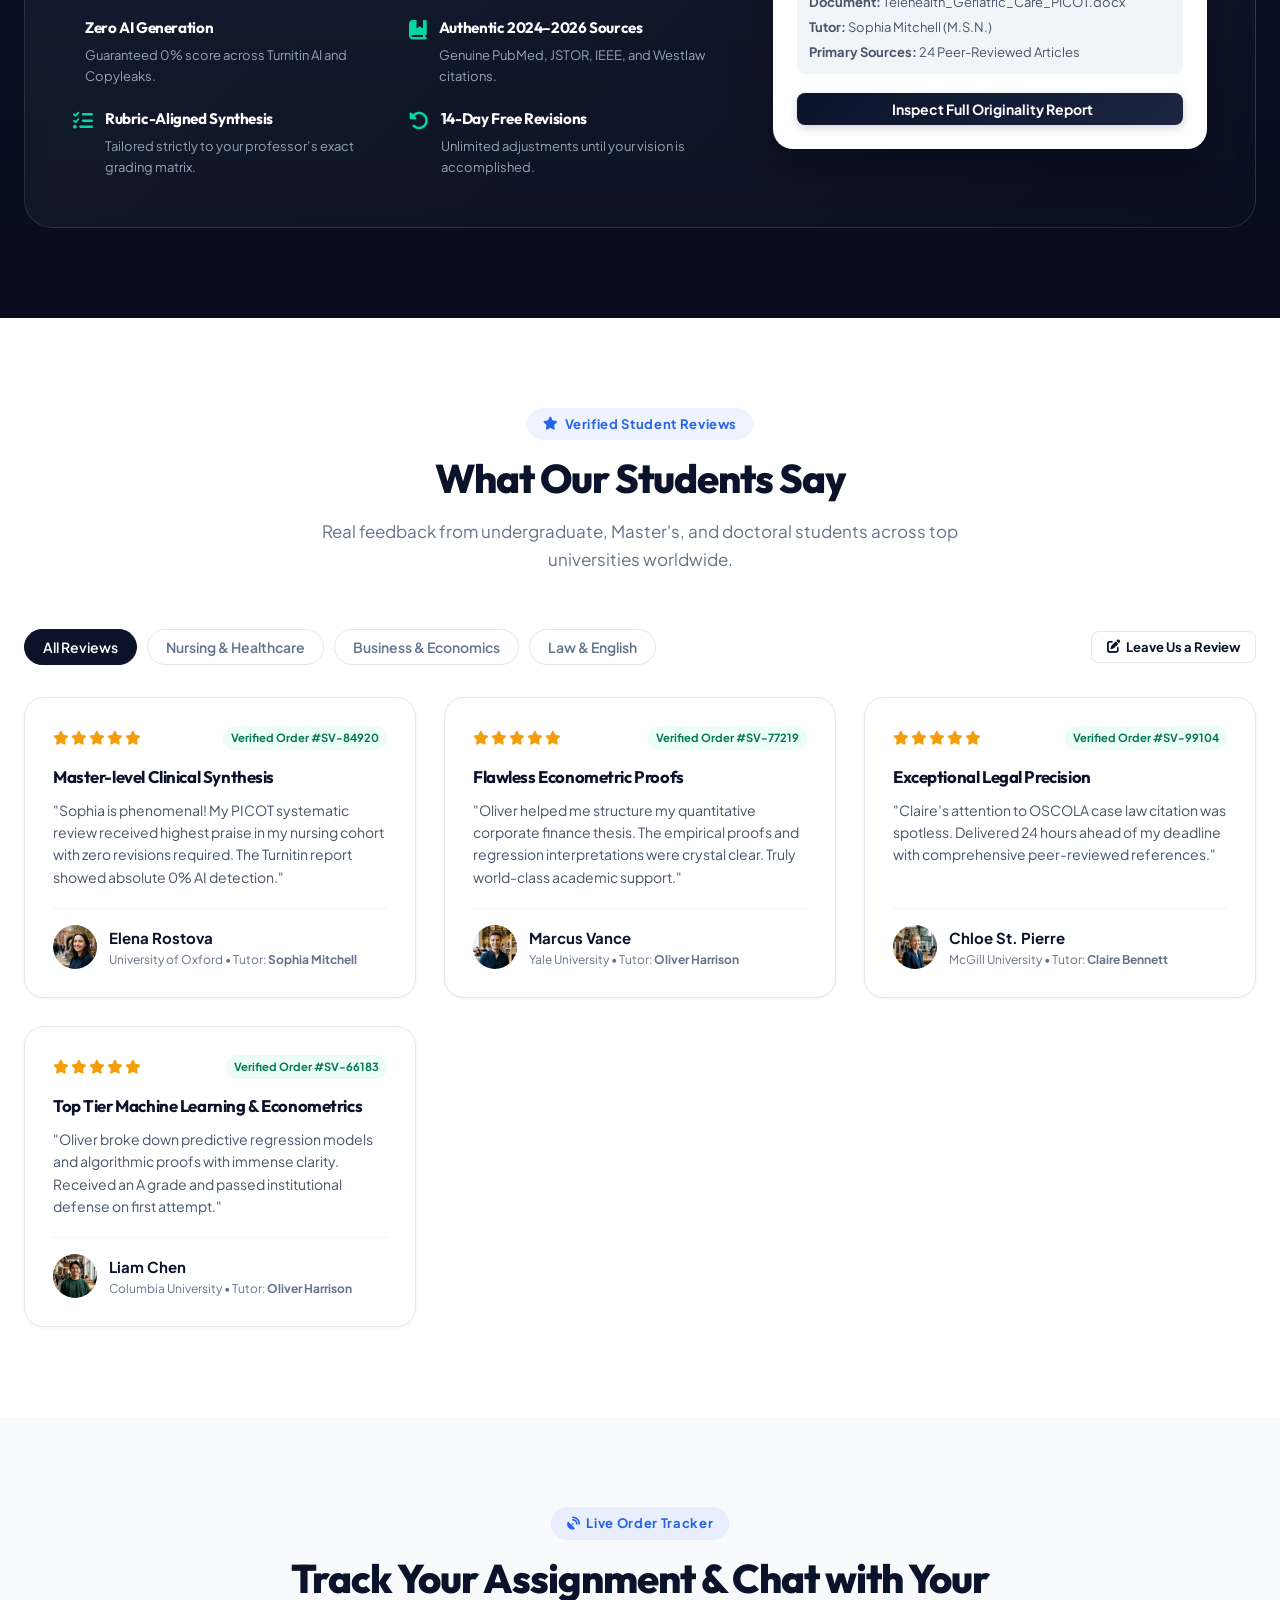
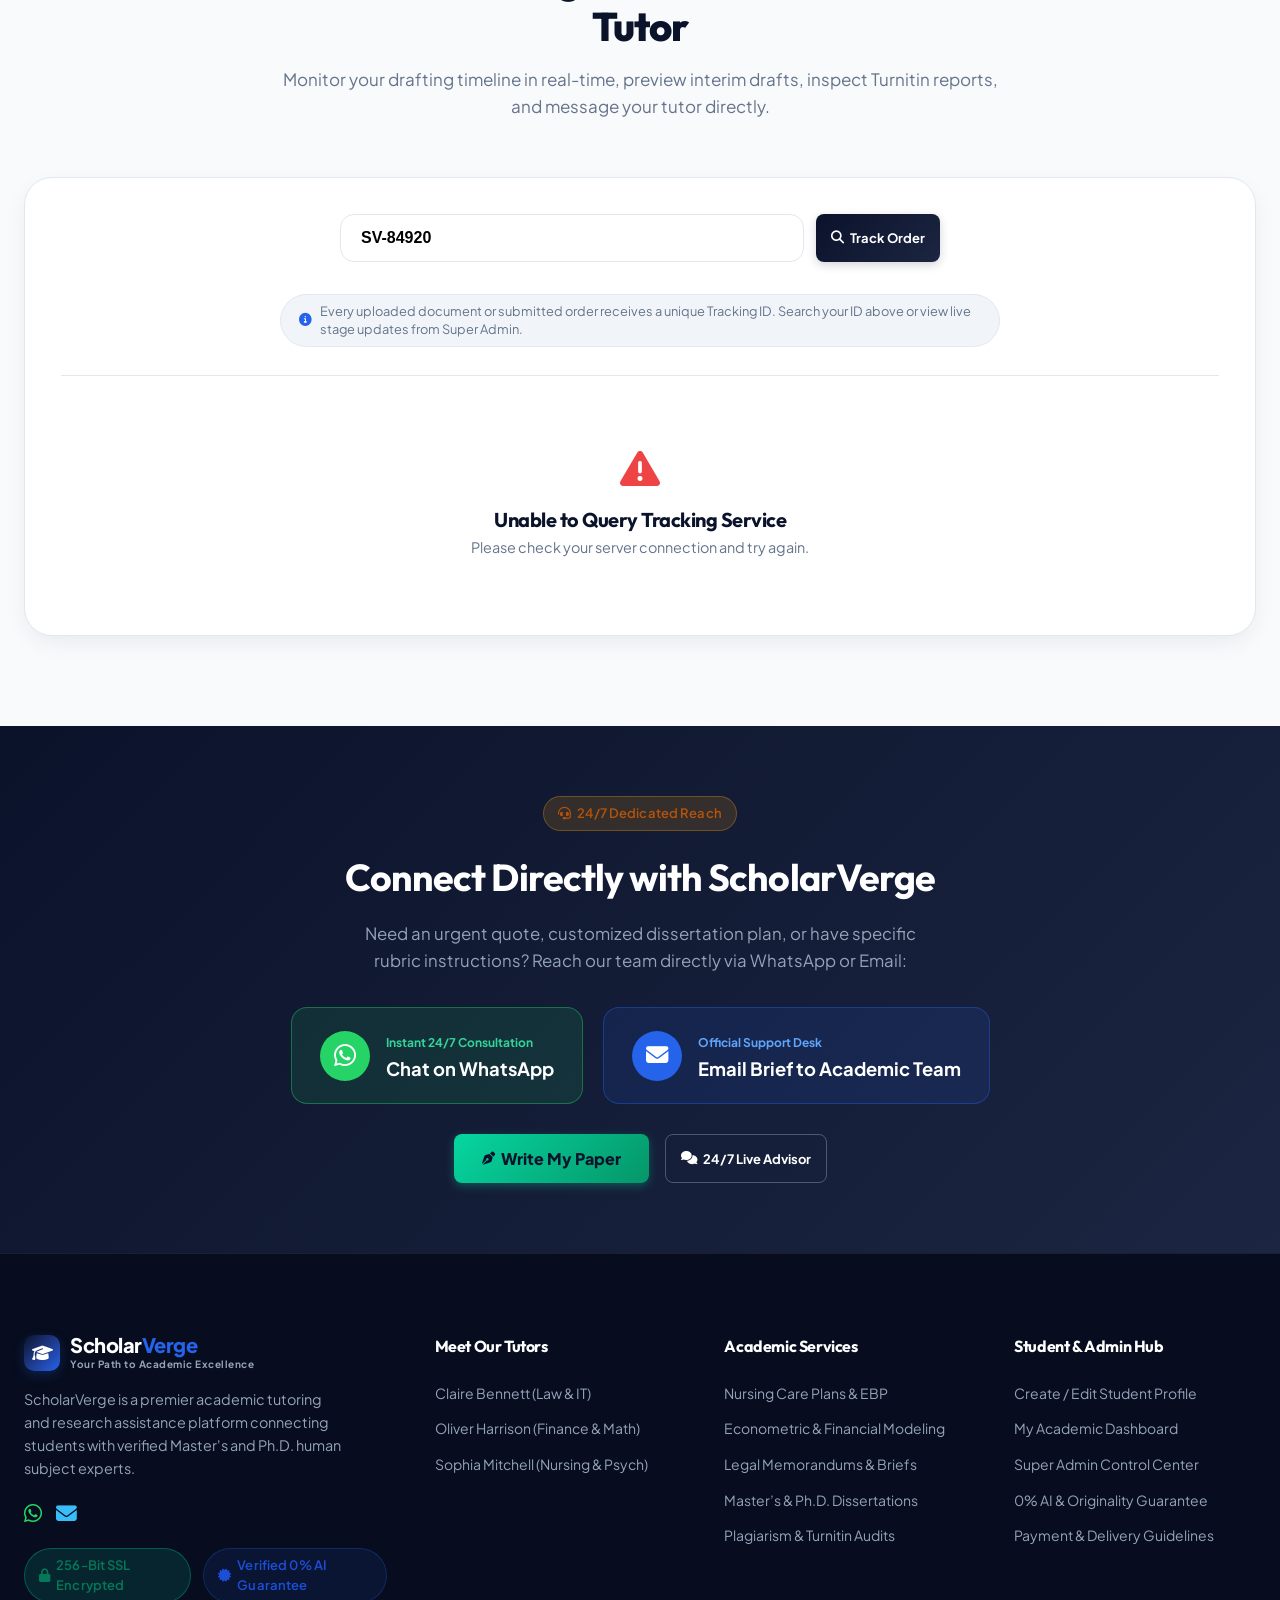
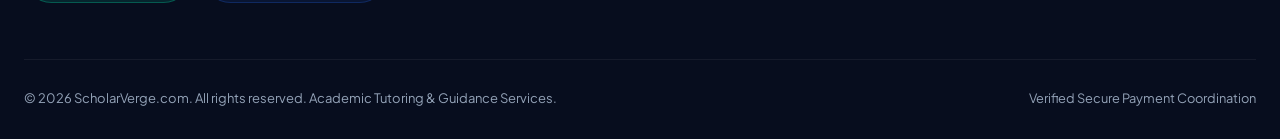
==== commit a8fc3471: "Add files via upload" ====
--- a/Idea/index.html
+++ b/Idea/index.html
@@ -781,7 +781,19 @@
                 <h3 style="margin-bottom: 2px;">Calculate Your Paper</h3>
                 <span style="font-size: 0.8125rem; color: var(--text-muted);">Instant Word & Deadline Estimation • Turnitin Report Included</span>
               </div>
-              <span class="calc-discount-badge"><i class="fa-solid fa-tag"></i> 20% OFF FIRST ORDER</span>
+              <span class="calc-discount-badge" style="background: rgba(37, 99, 235, 0.1); color: #2563eb; border: 1px solid rgba(37, 99, 235, 0.2);"><i class="fa-solid fa-shield-check"></i> Turnitin 0% AI Pass</span>
+            </div>
+
+            <div class="calc-form-group" style="margin-bottom: 12px;">
+              <label class="calc-label">Assignment Type</label>
+              <select id="calc-assignment-type" class="calc-select" onchange="syncHeroAssignmentType()">
+                <option value="Essays" selected>Essays</option>
+                <option value="Research papers">Research papers</option>
+                <option value="powerpoint">powerpoint</option>
+                <option value="Dissertations">Dissertations</option>
+                <option value="Discussion post">Discussion post</option>
+                <option value="Others">Others</option>
+              </select>
             </div>
 
             <div style="display: grid; grid-template-columns: 1fr 1fr; gap: 14px;">
@@ -1817,7 +1829,7 @@
                 <th>Topic & Subject</th>
                 <th>Tutor</th>
                 <th>Status</th>
-                <th>Amount & Payment</th>
+                <th>Payment & Invoicing</th>
                 <th>Actions</th>
               </tr>
             </thead>
@@ -2015,17 +2027,12 @@
                   <div class="calc-form-group" style="margin-bottom: 14px;">
                     <label class="calc-label" style="font-weight: 600; color: #334155;">Assignment Type</label>
                     <select id="upload-assignment-type" class="calc-select">
-                      <option value="Essay" selected>Essay</option>
-                      <option value="Research Paper">Research Paper</option>
-                      <option value="Dissertation / Thesis">Dissertation / Thesis</option>
-                      <option value="Case Study">Case Study</option>
-                      <option value="Literature Review">Literature Review</option>
-                      <option value="Coursework">Coursework</option>
-                      <option value="Term Paper">Term Paper</option>
-                      <option value="Report / Memorandum">Report / Memorandum</option>
-                      <option value="Annotated Bibliography">Annotated Bibliography</option>
-                      <option value="Care Plan / PICOT">Care Plan / PICOT</option>
-                      <option value="Other Academic Writing">Other Academic Writing</option>
+                      <option value="Essays" selected>Essays</option>
+                      <option value="Research papers">Research papers</option>
+                      <option value="powerpoint">powerpoint</option>
+                      <option value="Dissertations">Dissertations</option>
+                      <option value="Discussion post">Discussion post</option>
+                      <option value="Others">Others</option>
                     </select>
                   </div>
 
@@ -2120,8 +2127,8 @@
                   <p style="margin: 0; font-size: 0.8rem; color: #475569;">100% Human Master's / Ph.D. Rigor • Live Progress Tracker</p>
                 </div>
                 <div style="text-align: right;">
-                  <span style="font-size: 0.78rem; color: #64748b; display: block;">Estimated Total</span>
-                  <strong id="brief-price-total" style="font-size: 1.3rem; color: #2563eb;">$15.00</strong>
+                  <span style="font-size: 0.78rem; color: #64748b; display: block;">Official Invoicing</span>
+                  <strong id="brief-price-total" style="font-size: 0.95rem; color: #2563eb; font-weight: 600;"><i class="fa-solid fa-envelope-circle-check"></i> Provided by Admin</strong>
                 </div>
               </div>
 
@@ -2927,6 +2934,17 @@
           
           <div style="display: grid; grid-template-columns: 1fr 1fr; gap: 14px;">
             <div class="calc-form-group">
+              <label class="calc-label">Assignment Type</label>
+              <select id="order-assignment-type" class="calc-select">
+                <option value="Essays" selected>Essays</option>
+                <option value="Research papers">Research papers</option>
+                <option value="powerpoint">powerpoint</option>
+                <option value="Dissertations">Dissertations</option>
+                <option value="Discussion post">Discussion post</option>
+                <option value="Others">Others</option>
+              </select>
+            </div>
+            <div class="calc-form-group">
               <label class="calc-label">Academic Level</label>
               <select id="order-level" class="calc-select">
                 <option value="Highschool">Highschool</option>
@@ -2936,6 +2954,9 @@
                 <option value="Doctorate">Doctorate</option>
               </select>
             </div>
+          </div>
+
+          <div style="display: grid; grid-template-columns: 1.15fr 0.85fr; gap: 14px;">
             <div class="calc-form-group">
               <label class="calc-label" style="display: flex; justify-content: space-between; align-items: center;">
                 <span>Number of Pages</span>
@@ -2947,29 +2968,27 @@
                 <button type="button" class="page-stepper-btn" onclick="stepOrderPages(1)" aria-label="Increase Pages"><i class="fa-solid fa-plus"></i></button>
               </div>
             </div>
-          </div>
-
-          <div style="display: grid; grid-template-columns: 1.2fr 0.8fr; gap: 14px;">
-            <div class="calc-form-group">
-              <label class="calc-label">Citation & Referencing Style</label>
-              <select id="order-citation" class="calc-select">
-                <option value="APA 7th Edition">APA 7th Edition</option>
-                <option value="APA 6th Edition">APA 6th Edition</option>
-                <option value="MLA 9th Edition">MLA 9th Edition</option>
-                <option value="Harvard Style">Harvard Referencing</option>
-                <option value="Chicago 17th / Turabian">Chicago 17th / Turabian</option>
-                <option value="OSCOLA Legal">OSCOLA (Oxford Legal)</option>
-                <option value="IEEE">IEEE (Tech & Engineering)</option>
-                <option value="Vancouver">Vancouver (Medical / Clinical)</option>
-                <option value="AMA 11th">AMA 11th Edition</option>
-                <option value="ACS">ACS (Chemistry)</option>
-                <option value="Other / None">Other / No Citations Needed</option>
-              </select>
-            </div>
             <div class="calc-form-group">
               <label class="calc-label">Min. Sources / Citations</label>
               <input type="number" id="order-sources-count" class="calc-input" value="5" min="0" max="100" placeholder="e.g. 5" />
             </div>
+          </div>
+
+          <div class="calc-form-group">
+            <label class="calc-label">Citation & Referencing Style</label>
+            <select id="order-citation" class="calc-select">
+              <option value="APA 7th Edition">APA 7th Edition</option>
+              <option value="APA 6th Edition">APA 6th Edition</option>
+              <option value="MLA 9th Edition">MLA 9th Edition</option>
+              <option value="Harvard Style">Harvard Referencing</option>
+              <option value="Chicago 17th / Turabian">Chicago 17th / Turabian</option>
+              <option value="OSCOLA Legal">OSCOLA (Oxford Legal)</option>
+              <option value="IEEE">IEEE (Tech & Engineering)</option>
+              <option value="Vancouver">Vancouver (Medical / Clinical)</option>
+              <option value="AMA 11th">AMA 11th Edition</option>
+              <option value="ACS">ACS (Chemistry)</option>
+              <option value="Other / None">Other / No Citations Needed</option>
+            </select>
           </div>
 
           <!-- Manual Deadline Calendar & Manual Deadline Time -->
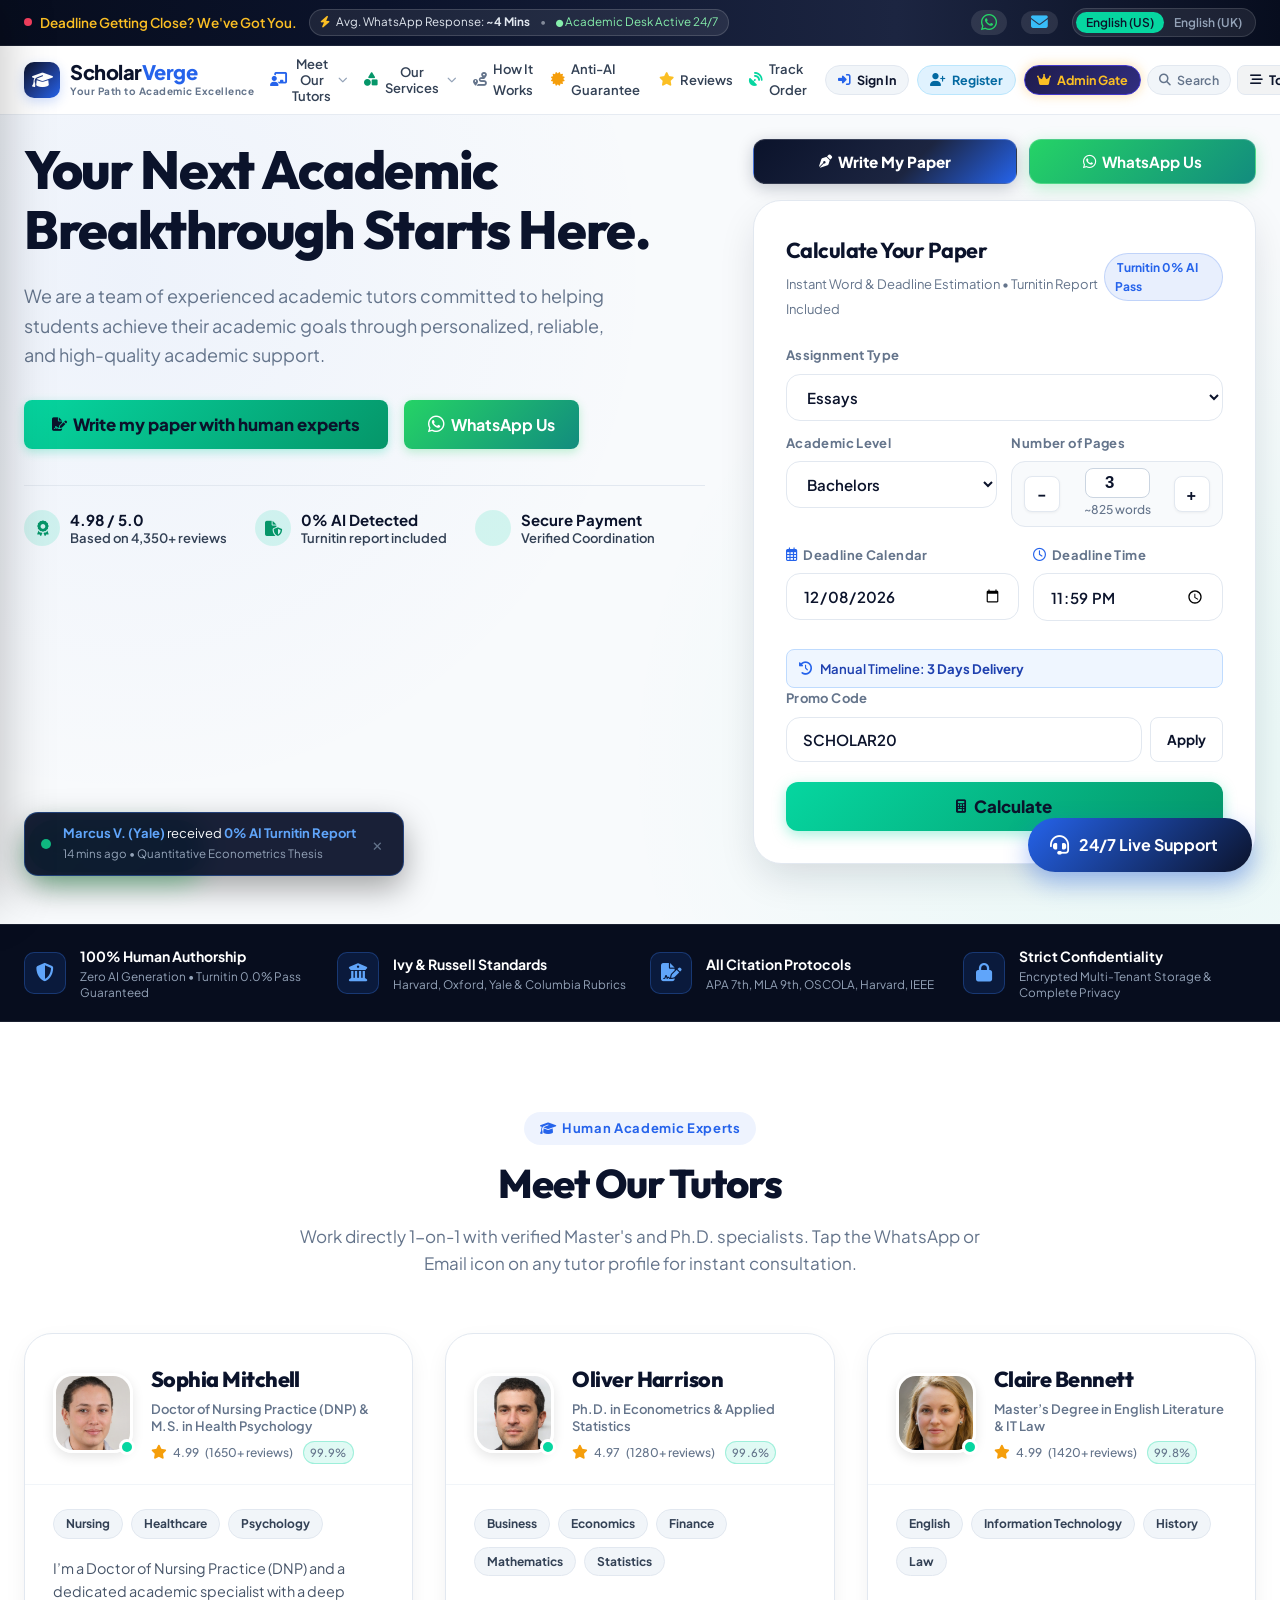
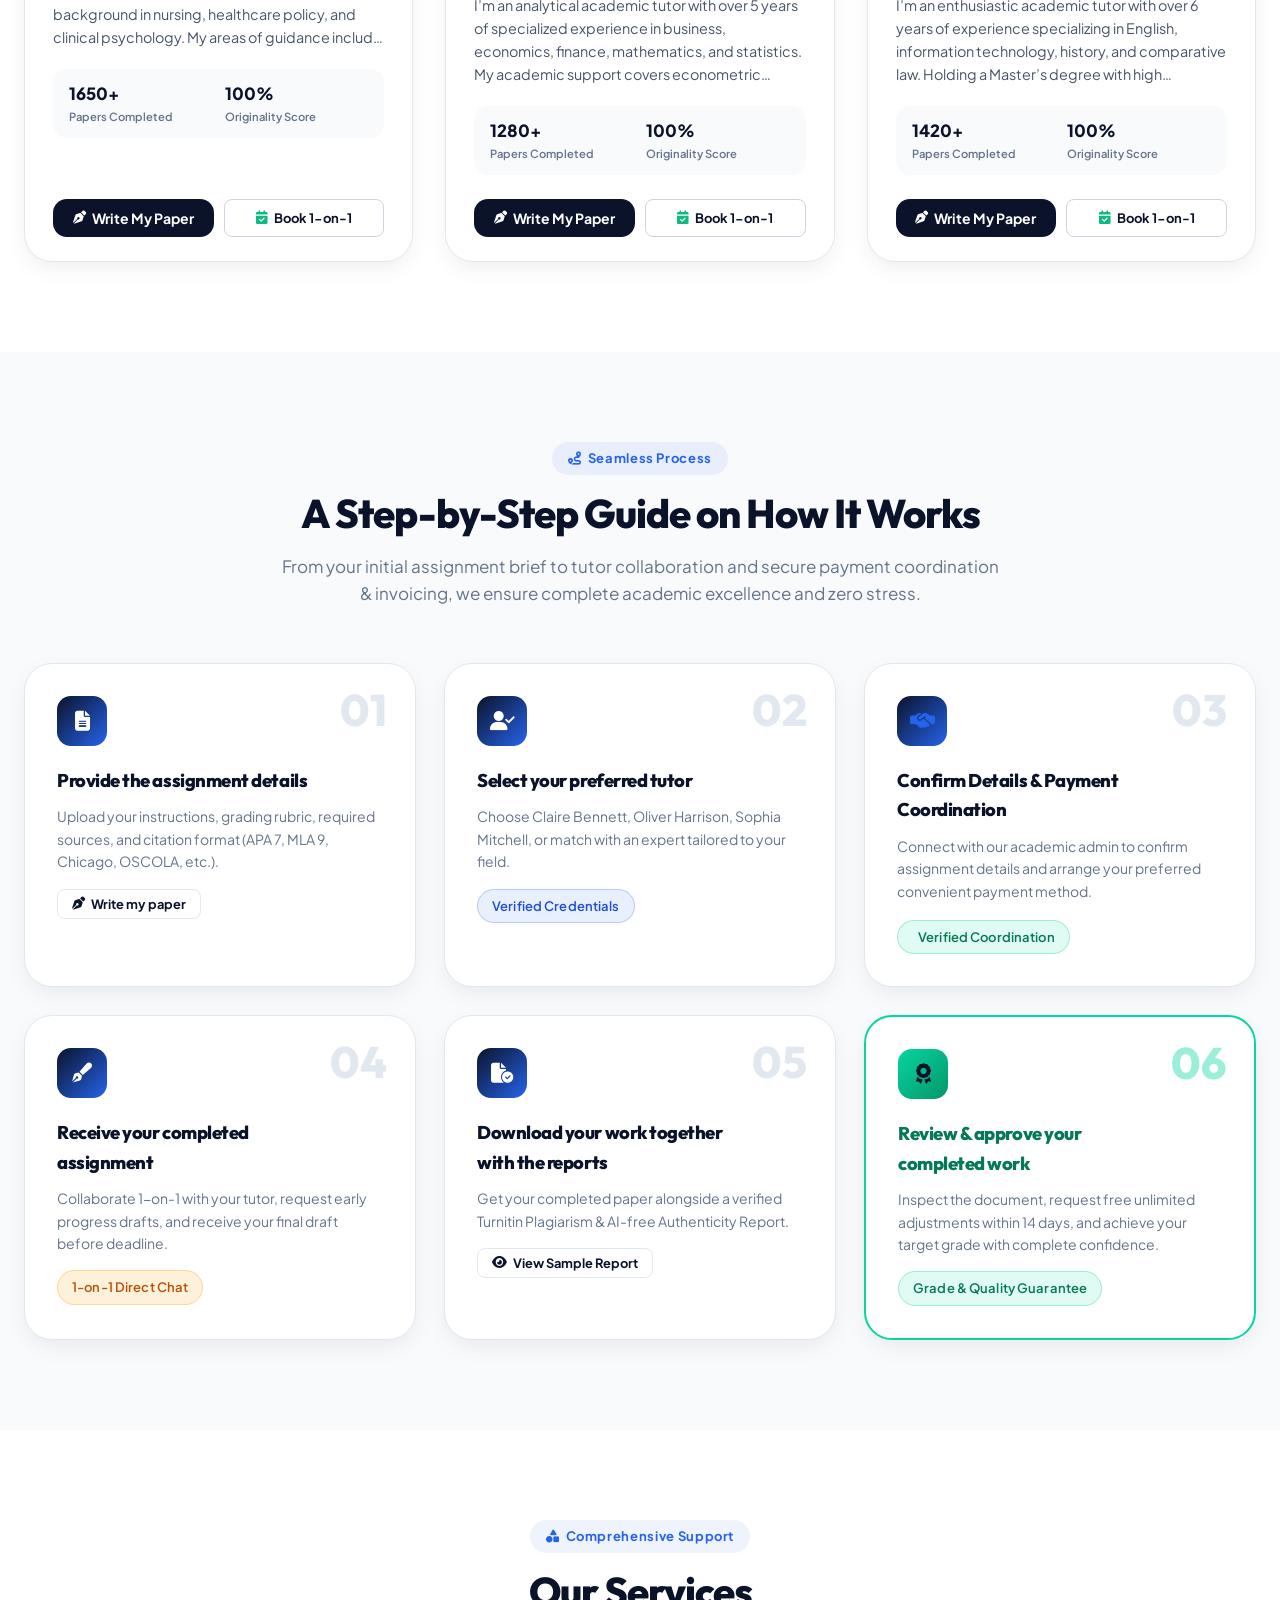
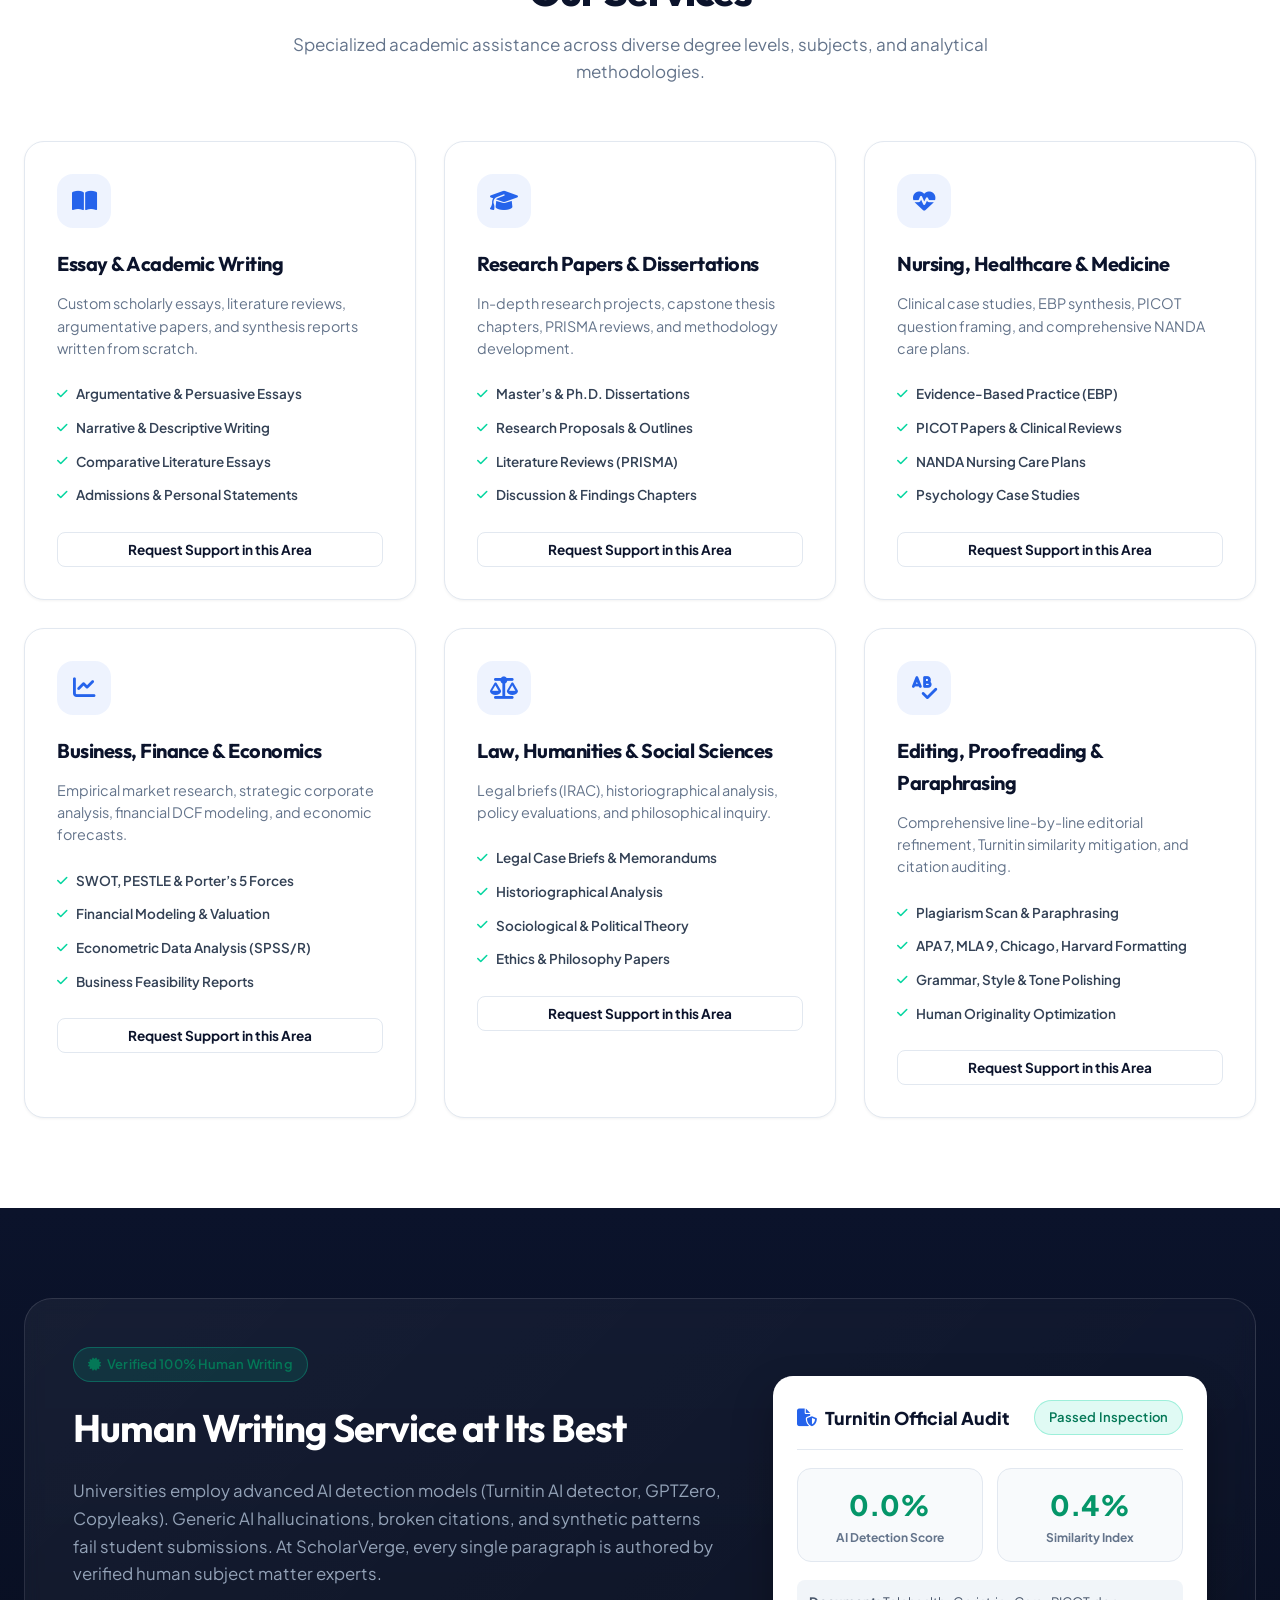
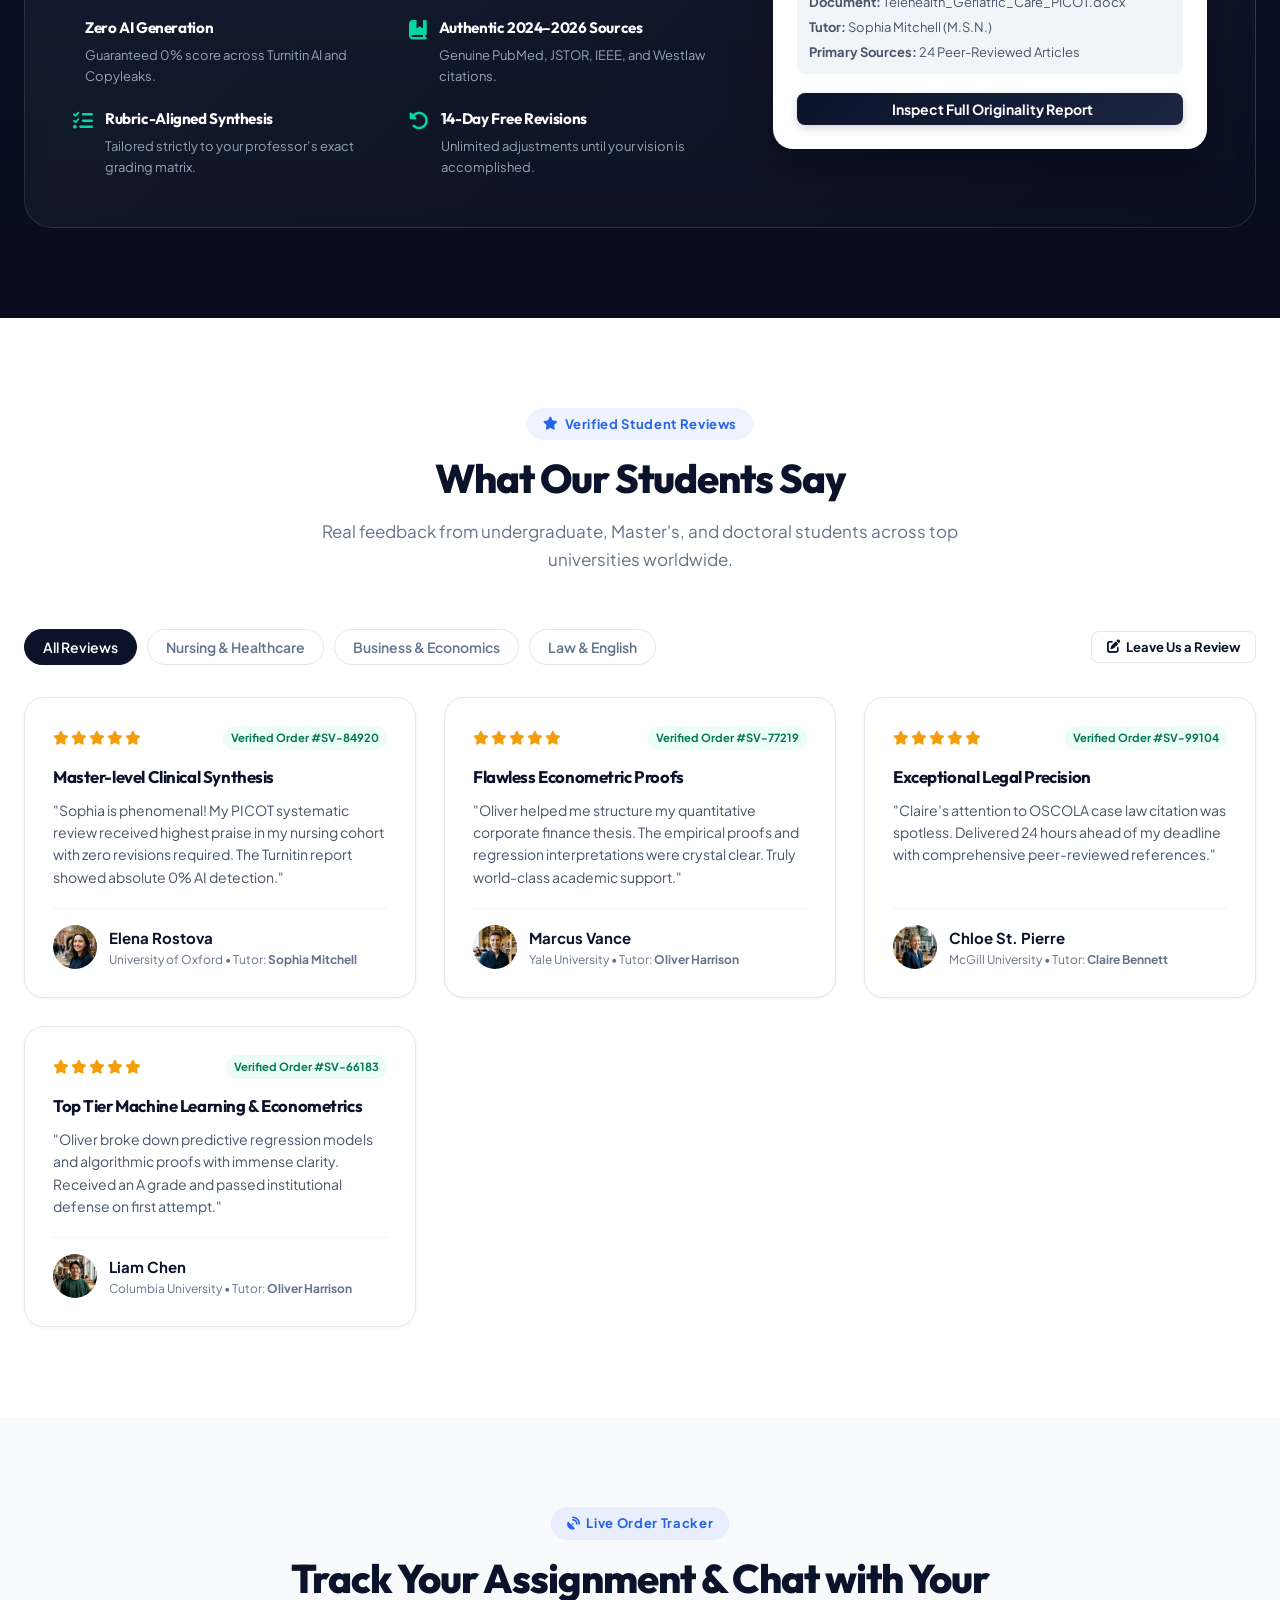
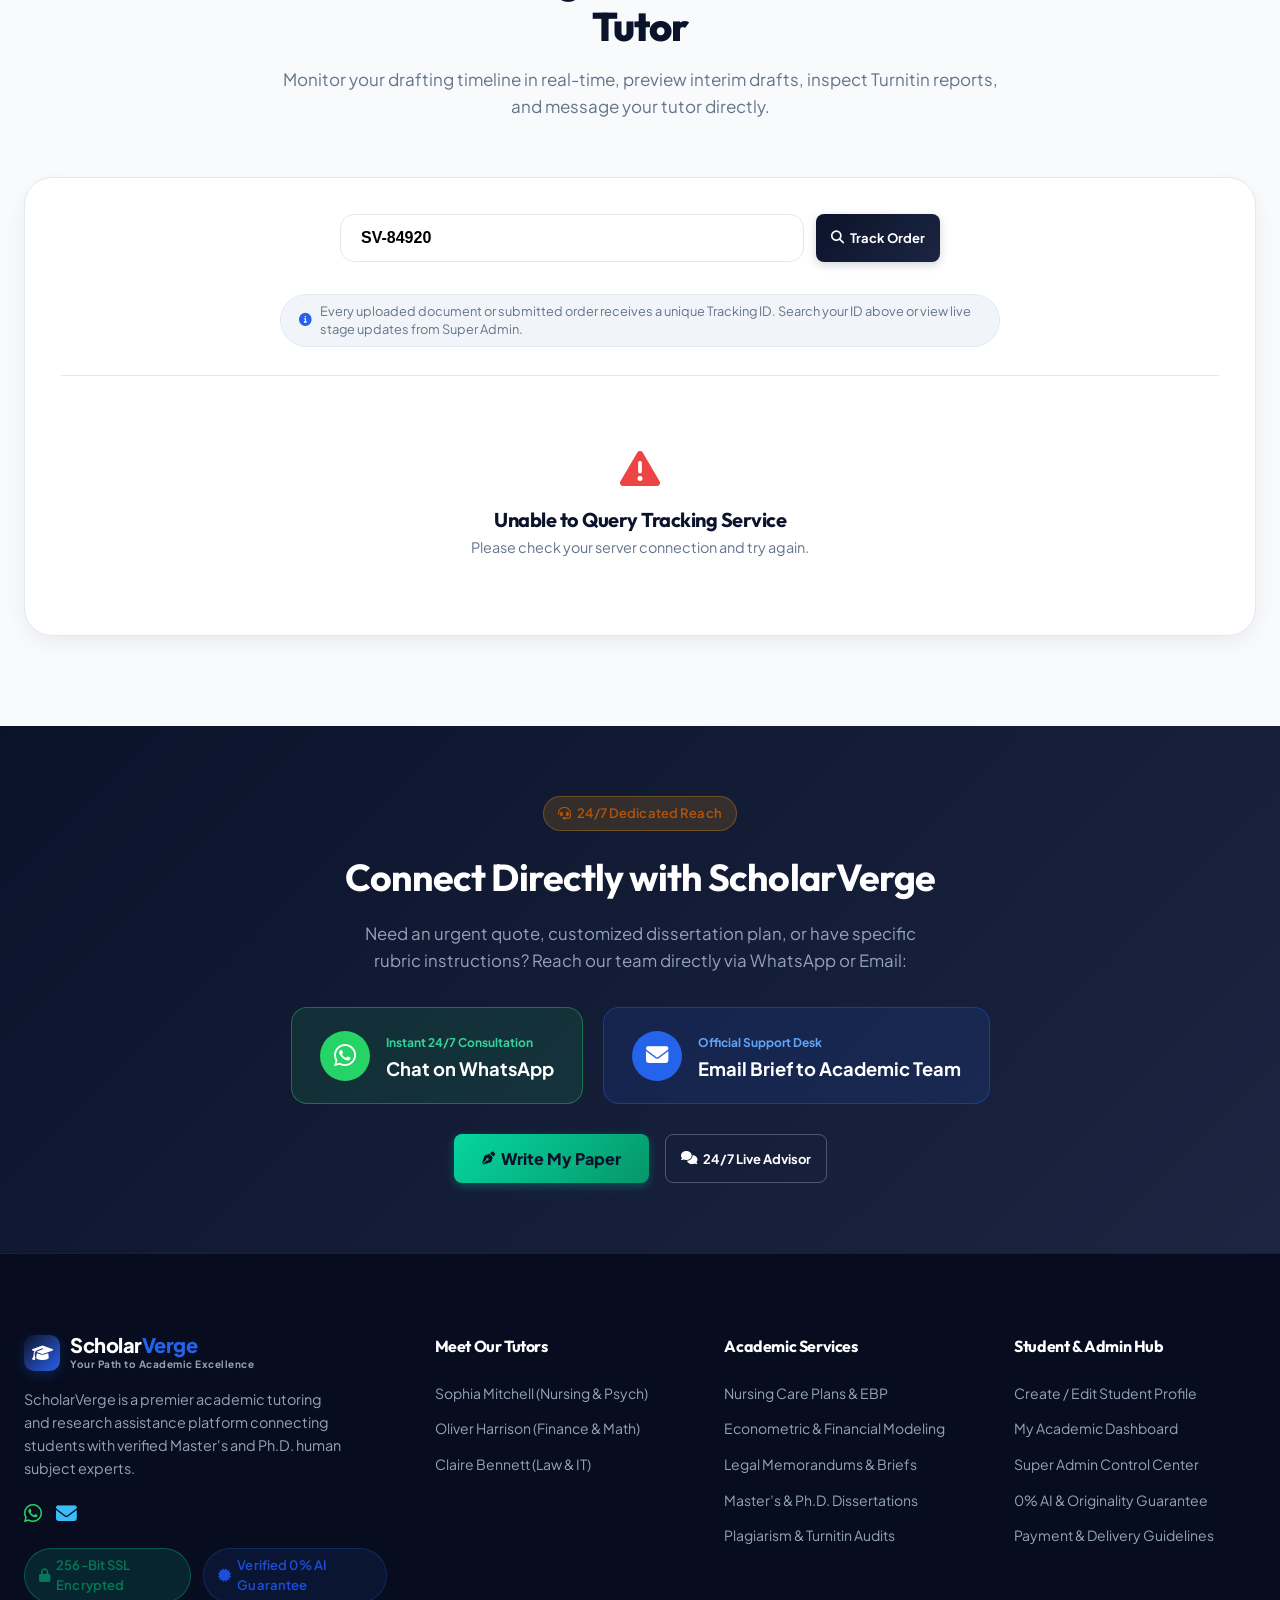
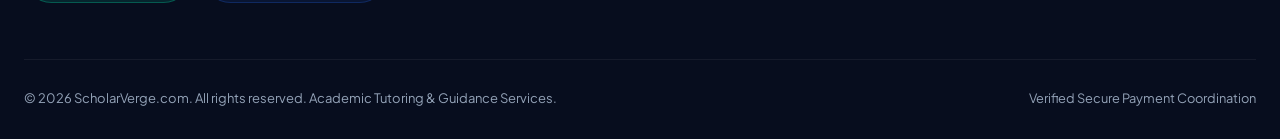
==== commit 3b3b6c38: "Add files via upload" ====
--- a/Idea/index.html
+++ b/Idea/index.html
@@ -4,8 +4,8 @@
   <meta charset="UTF-8" />
   <meta name="viewport" content="width=device-width, initial-scale=1.0, maximum-scale=5.0, viewport-fit=cover" />
   <title>ScholarVerge | Premier 1-on-1 Academic Tutoring, Research & Essay Consultation</title>
-  <meta name="description" content="Connect 1-on-1 with verified Master's & Ph.D. tutors (Oliver Harrison, Claire Bennett, Sophia Mitchell) for thesis design, econometric modeling, clinical nursing reviews, legal briefs, and human-crafted academic writing with 0% AI Turnitin guarantee." />
-  <meta name="keywords" content="academic tutoring, 1-on-1 tutor consultation, Oliver Harrison, Claire Bennett, Sophia Mitchell, dissertation writing, econometric modeling, nursing care plan, PICOT synthesis, law brief, Turnitin 0% AI, ScholarVerge" />
+  <meta name="description" content="Connect 1-on-1 with verified Master's & Ph.D. tutors (Sophia Mitchell, Oliver Harrison, Claire Bennett) for clinical nursing reviews, econometric modeling, legal briefs, thesis design, and human-crafted academic writing with 0% AI Turnitin guarantee." />
+  <meta name="keywords" content="academic tutoring, 1-on-1 tutor consultation, Sophia Mitchell, Oliver Harrison, Claire Bennett, nursing care plan, PICOT synthesis, econometric modeling, dissertation writing, law brief, Turnitin 0% AI, ScholarVerge" />
   <meta name="author" content="ScholarVerge Academic Team" />
   <meta name="robots" content="index, follow" />
   <link rel="canonical" href="https://scholarvergee.com/" />
@@ -14,8 +14,8 @@
   <meta property="og:type" content="website" />
   <meta property="og:url" content="https://scholarvergee.com/" />
   <meta property="og:title" content="ScholarVerge | Premier 1-on-1 Academic Tutoring & Research Consultation" />
-  <meta property="og:description" content="Personalized Master's and Ph.D. academic guidance across nursing, economics, law, and research. 100% human-crafted with Turnitin 0% AI verification." />
-  <meta property="og:image" content="https://scholarvergee.com/assets/images/tutors/oliver-harrison.jpg" />
+  <meta property="og:description" content="Personalized Master's and Ph.D. academic guidance with verified specialists: Dr. Sophia Mitchell (Clinical Healthcare & Nursing), Dr. Oliver Harrison (Econometrics & Finance), and Prof. Claire Bennett (Law & IT). 100% human-crafted with Turnitin 0% AI verification." />
+  <meta property="og:image" content="https://scholarvergee.com/assets/images/tutors/sophia-mitchell.jpg" />
   <meta property="og:site_name" content="ScholarVerge" />
   <meta property="og:locale" content="en_US" />
 
@@ -23,8 +23,8 @@
   <meta name="twitter:card" content="summary_large_image" />
   <meta name="twitter:url" content="https://scholarvergee.com/" />
   <meta name="twitter:title" content="ScholarVerge | 1-on-1 Academic Tutoring & Research Consultation" />
-  <meta name="twitter:description" content="Connect 1-on-1 with senior academic specialists for rigorous thesis strategy, clinical reviews, and econometric modeling with 0% AI Turnitin reports." />
-  <meta name="twitter:image" content="https://scholarvergee.com/assets/images/tutors/oliver-harrison.jpg" />
+  <meta name="twitter:description" content="Connect 1-on-1 with senior academic specialists led by Dr. Sophia Mitchell (Nursing & Healthcare) and Dr. Oliver Harrison (Finance & Econometrics) for 0% AI Turnitin guaranteed research." />
+  <meta name="twitter:image" content="https://scholarvergee.com/assets/images/tutors/sophia-mitchell.jpg" />
 
   <!-- Schema.org JSON-LD Structured Data for Rich SEO Search Snippets -->
   <script type="application/ld+json">
@@ -33,7 +33,7 @@
     "@type": "EducationalOrganization",
     "name": "ScholarVerge",
     "url": "https://scholarvergee.com",
-    "logo": "https://scholarvergee.com/assets/images/tutors/oliver-harrison.jpg",
+    "logo": "https://scholarvergee.com/assets/images/tutors/sophia-mitchell.jpg",
     "description": "Premier multi-tenant academic tutoring and research consultation platform featuring senior Master's and Ph.D. specialist tutors.",
     "contactPoint": {
       "@type": "ContactPoint",
@@ -43,6 +43,14 @@
       "availableLanguage": ["English"]
     },
     "employee": [
+      {
+        "@type": "Person",
+        "name": "Sophia Mitchell",
+        "jobTitle": "Clinical Healthcare Consultant & Psychology Fellow",
+        "honorificPrefix": "Dr.",
+        "description": "Doctor of Nursing Practice (DNP) specializing in evidence-based practice, PICOT question framing, and clinical healthcare reviews.",
+        "image": "https://scholarvergee.com/assets/images/tutors/sophia-mitchell.jpg"
+      },
       {
         "@type": "Person",
         "name": "Oliver Harrison",
@@ -58,14 +66,6 @@
         "honorificPrefix": "Prof.",
         "description": "Master's Degree in English Literature & IT Law specializing in comparative legal memorandums, IT architectures, and historiography.",
         "image": "https://scholarvergee.com/assets/images/tutors/claire-bennett.jpg"
-      },
-      {
-        "@type": "Person",
-        "name": "Sophia Mitchell",
-        "jobTitle": "Clinical Healthcare Consultant & Psychology Fellow",
-        "honorificPrefix": "Dr.",
-        "description": "Doctor of Nursing Practice (DNP) specializing in evidence-based practice, PICOT question framing, and clinical healthcare reviews.",
-        "image": "https://scholarvergee.com/assets/images/tutors/sophia-mitchell.jpg"
       }
     ]
   }
@@ -1272,9 +1272,9 @@
         <div class="footer-col">
           <h4>Meet Our Tutors</h4>
           <ul class="footer-links">
+            <li><a href="#tutors" onclick="openOrderModalWithTutor('Sophia Mitchell')">Sophia Mitchell (Nursing & Psych)</a></li>
+            <li><a href="#tutors" onclick="openOrderModalWithTutor('Oliver Harrison')">Oliver Harrison (Finance & Math)</a></li>
             <li><a href="#tutors" onclick="openOrderModalWithTutor('Claire Bennett')">Claire Bennett (Law & IT)</a></li>
-            <li><a href="#tutors" onclick="openOrderModalWithTutor('Oliver Harrison')">Oliver Harrison (Finance & Math)</a></li>
-            <li><a href="#tutors" onclick="openOrderModalWithTutor('Sophia Mitchell')">Sophia Mitchell (Nursing & Psych)</a></li>
           </ul>
         </div>
 
@@ -1410,6 +1410,17 @@
       <div class="auth-body-content">
         <!-- 1. Student Sign In Tab -->
         <div id="auth-pane-login">
+          <!-- Successful Account Creation / System Notice Banner -->
+          <div id="login-alert-banner" style="display: none; background: #ecfdf5; border: 1.5px solid #10b981; border-radius: 10px; padding: 12px 14px; margin-bottom: 16px; color: #065f46; font-size: 0.85rem;">
+            <div style="display: flex; align-items: center; gap: 10px;">
+              <i class="fa-solid fa-circle-check" style="font-size: 1.3rem; color: #059669; flex-shrink: 0;"></i>
+              <div>
+                <strong style="display: block; color: #065f46; font-size: 0.88rem;">Account Created Successfully!</strong>
+                <span id="login-alert-text" style="color: #047857; font-size: 0.8rem;">Please enter your password to sign in and access your student dashboard.</span>
+              </div>
+            </div>
+          </div>
+
           <!-- Instant Working Demo Credentials Banner -->
           <div class="demo-credentials-banner" style="background: linear-gradient(135deg, rgba(37, 99, 235, 0.08), rgba(6, 214, 160, 0.08)); border: 1.5px solid rgba(37, 99, 235, 0.25); border-radius: 10px; padding: 12px 14px; margin-bottom: 16px;">
             <div style="display: flex; justify-content: space-between; align-items: center; margin-bottom: 8px;">
@@ -1520,7 +1531,7 @@
             </div>
 
             <button type="submit" class="btn btn-accent" style="width: 100%; padding: 13px; font-size: 0.95rem; margin-top: 10px;">
-              <i class="fa-solid fa-user-check"></i> Register Account & Open Dashboard
+              <i class="fa-solid fa-user-plus"></i> Create Account
             </button>
           </form>
 
@@ -2297,6 +2308,24 @@
       </div>
 
       <div class="modal-body">
+        <!-- Live Admin Alert Banner for Newly Registered Students -->
+        <div id="admin-new-user-banner" style="display: none; background: #eff6ff; border: 1.5px solid #3b82f6; border-radius: 12px; padding: 12px 16px; margin-bottom: 18px; color: #1e3a8a; font-size: 0.85rem;">
+          <div style="display: flex; justify-content: space-between; align-items: center; gap: 10px;">
+            <div style="display: flex; align-items: center; gap: 10px;">
+              <div style="width: 32px; height: 32px; border-radius: 8px; background: #2563eb; color: #ffffff; display: flex; align-items: center; justify-content: center; font-size: 0.95rem; flex-shrink: 0;">
+                <i class="fa-solid fa-user-plus"></i>
+              </div>
+              <div>
+                <strong style="color: #1e3a8a; font-size: 0.88rem; display: block;" id="admin-new-user-banner-title">New Student Joined System</strong>
+                <span style="color: #2563eb; font-size: 0.8rem;" id="admin-new-user-banner-text">A new student has created an account and joined the system.</span>
+              </div>
+            </div>
+            <button type="button" class="btn btn-outline" style="padding: 4px 10px; font-size: 0.75rem; border-color: #93c5fd; color: #2563eb; background: #ffffff;" onclick="switchAdminTab('students'); document.getElementById('admin-new-user-banner').style.display='none';">
+              View in Roster
+            </button>
+          </div>
+        </div>
+
         <!-- Live Admin Notifications Panel (Document Uploads & Operations) -->
         <div id="admin-notif-panel" style="display: none; background: #fffbeb; border: 1.5px solid #fde68a; border-radius: 12px; padding: 14px 18px; margin-bottom: 20px;">
           <div style="display: flex; justify-content: space-between; align-items: center; margin-bottom: 8px;">
@@ -3061,9 +3090,9 @@
           <div class="calc-form-group">
             <label class="calc-label">Select Your Expert Academic Tutor</label>
             <select id="order-tutor-select" class="calc-select" style="margin-bottom: 14px;">
+              <option value="sophia">Sophia Mitchell (Nursing, Healthcare, Psychology • 6+ yrs)</option>
+              <option value="oliver">Oliver Harrison (Business, Econ, Finance, Math, Stats • 5+ yrs)</option>
               <option value="claire">Claire Bennett (English, IT, History, Law • 6+ yrs)</option>
-              <option value="oliver">Oliver Harrison (Business, Econ, Finance, Math, Stats • 5+ yrs)</option>
-              <option value="sophia">Sophia Mitchell (Nursing, Healthcare, Psychology • 6+ yrs)</option>
               <option value="best-match">Auto-Match Best Senior Tutor in Subject</option>
             </select>
           </div>
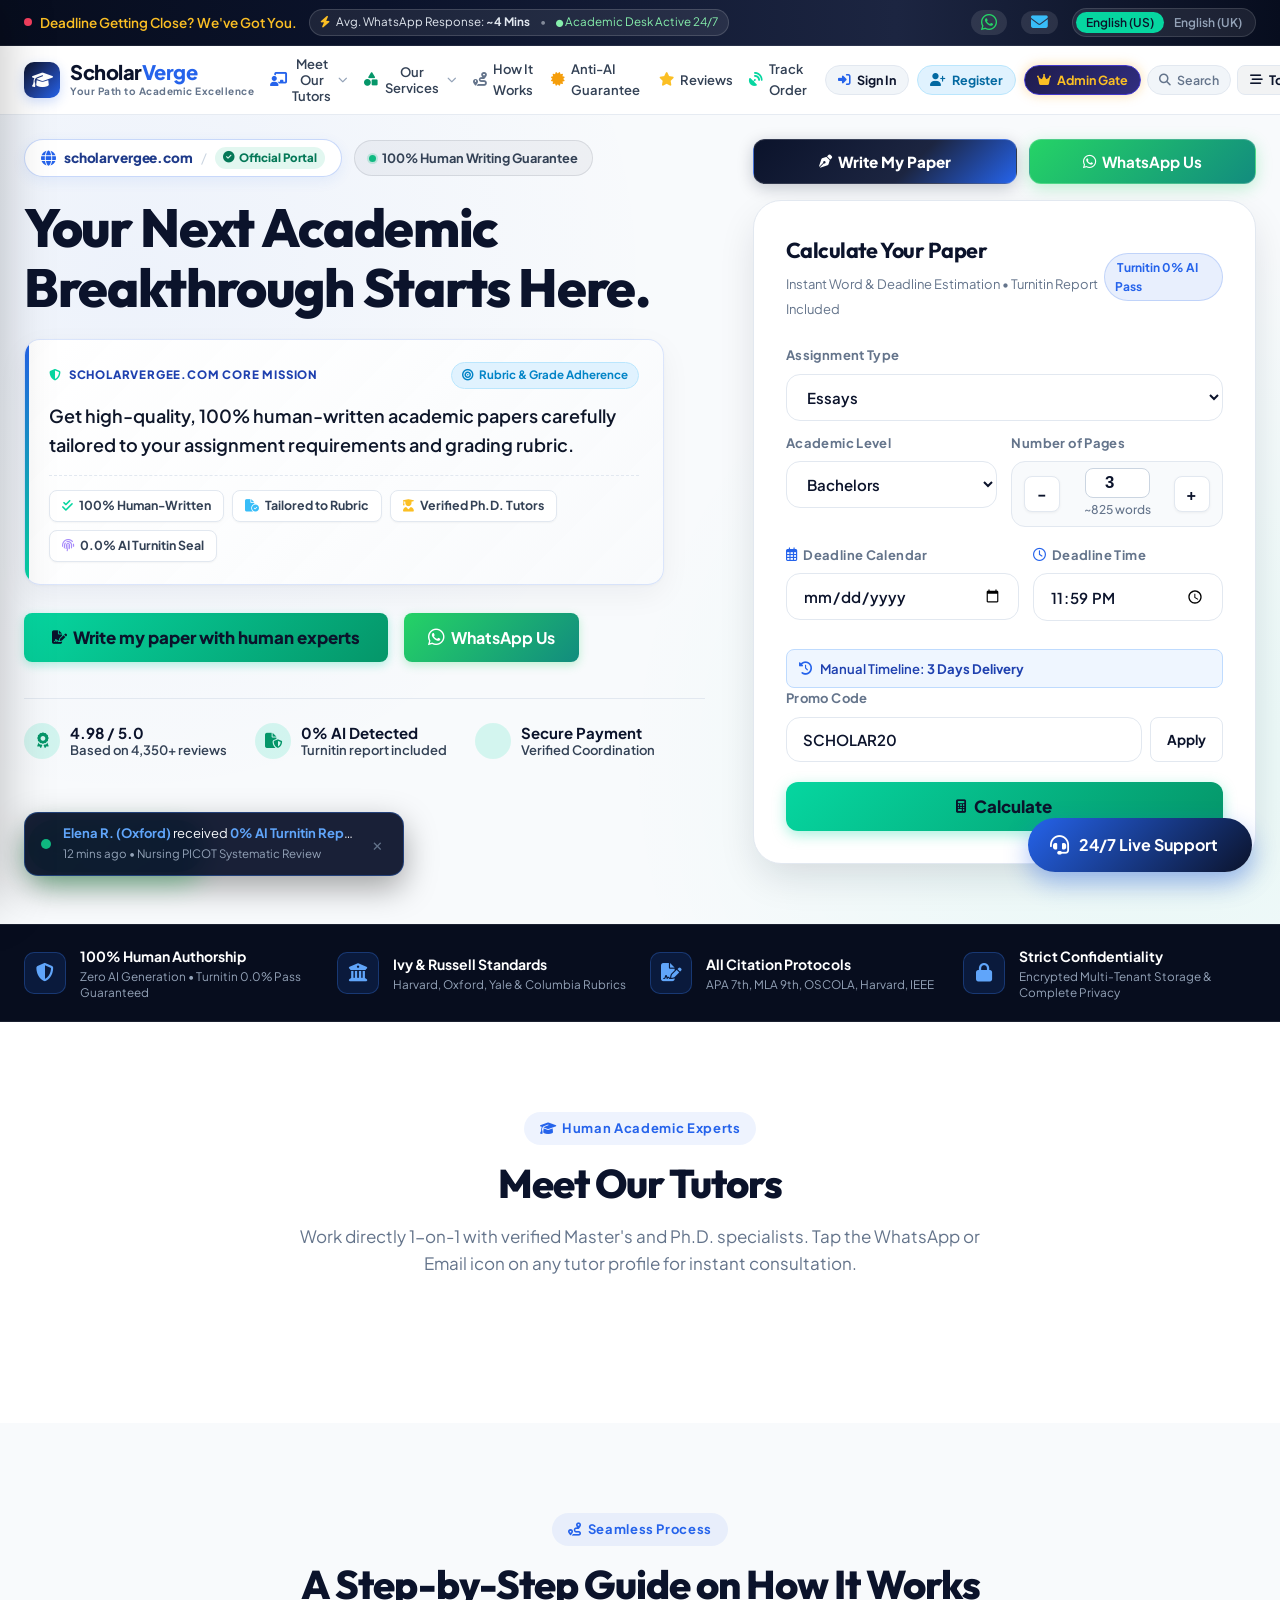
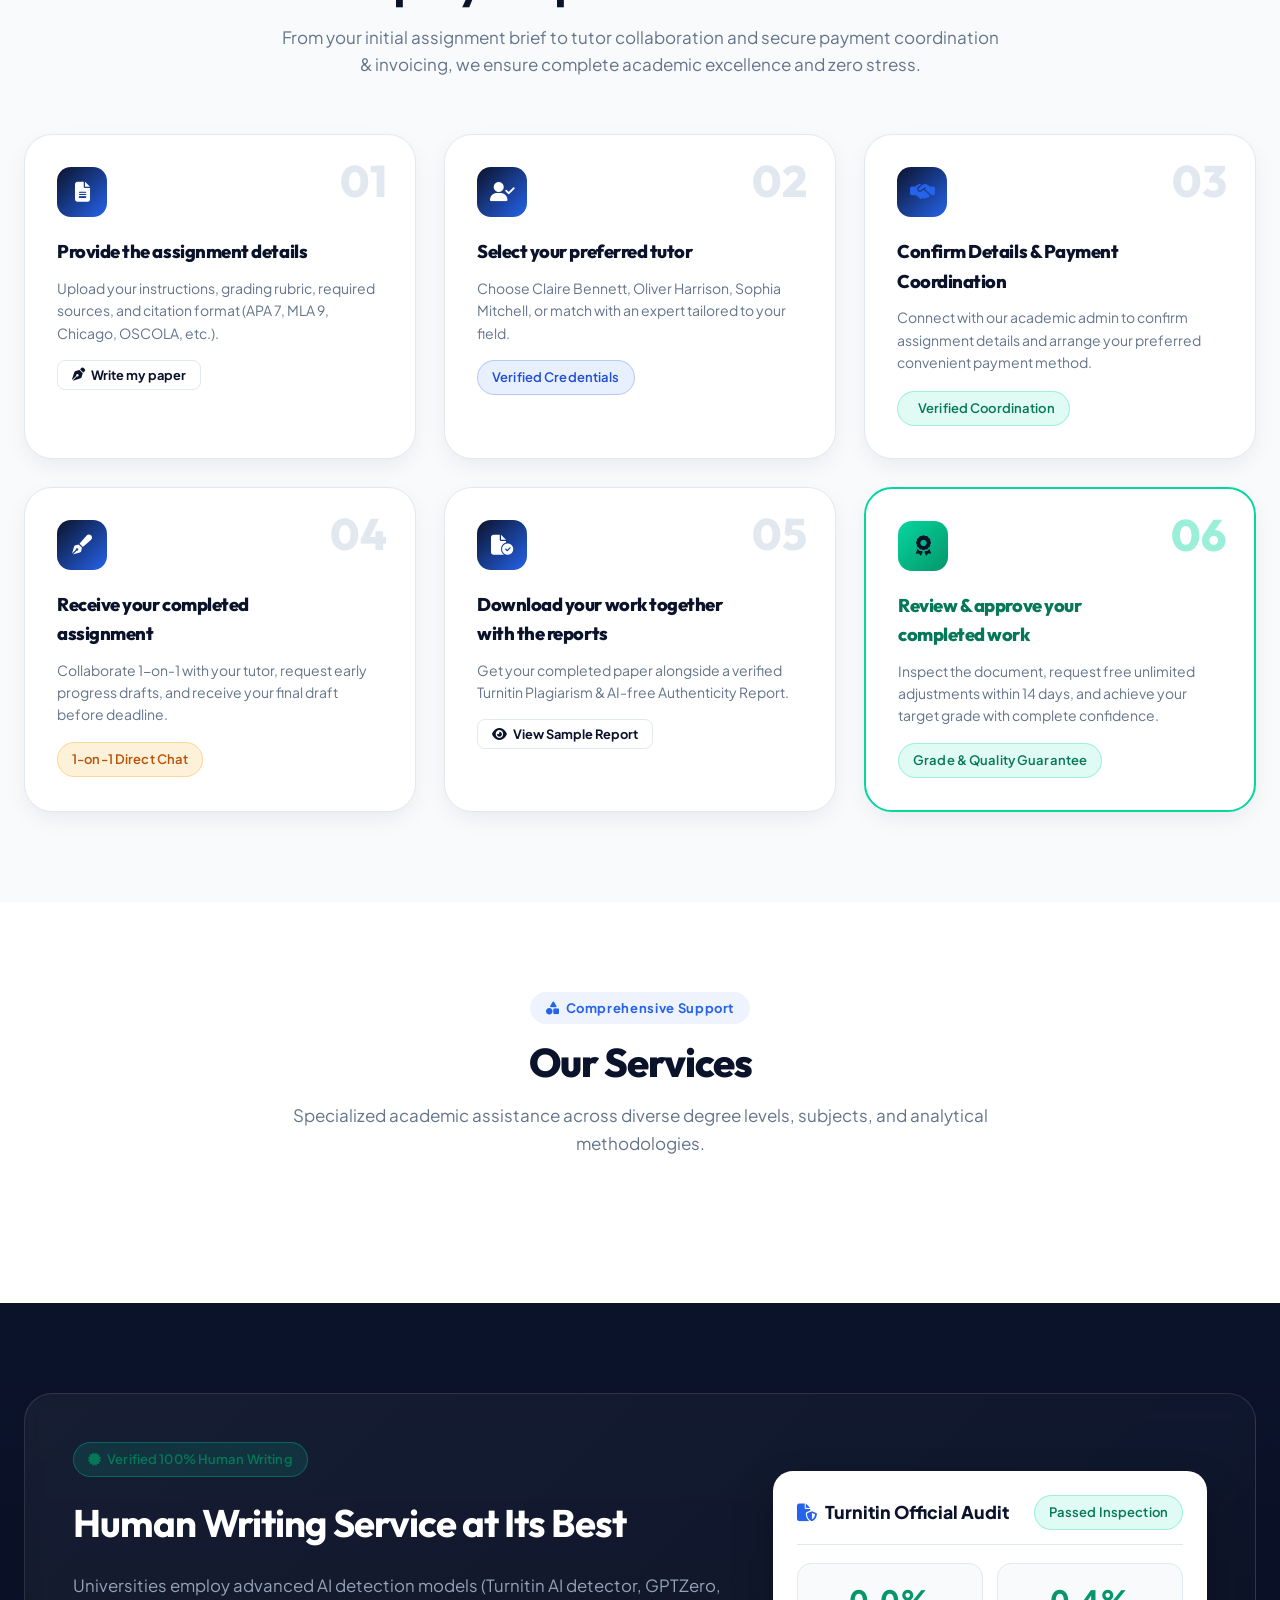
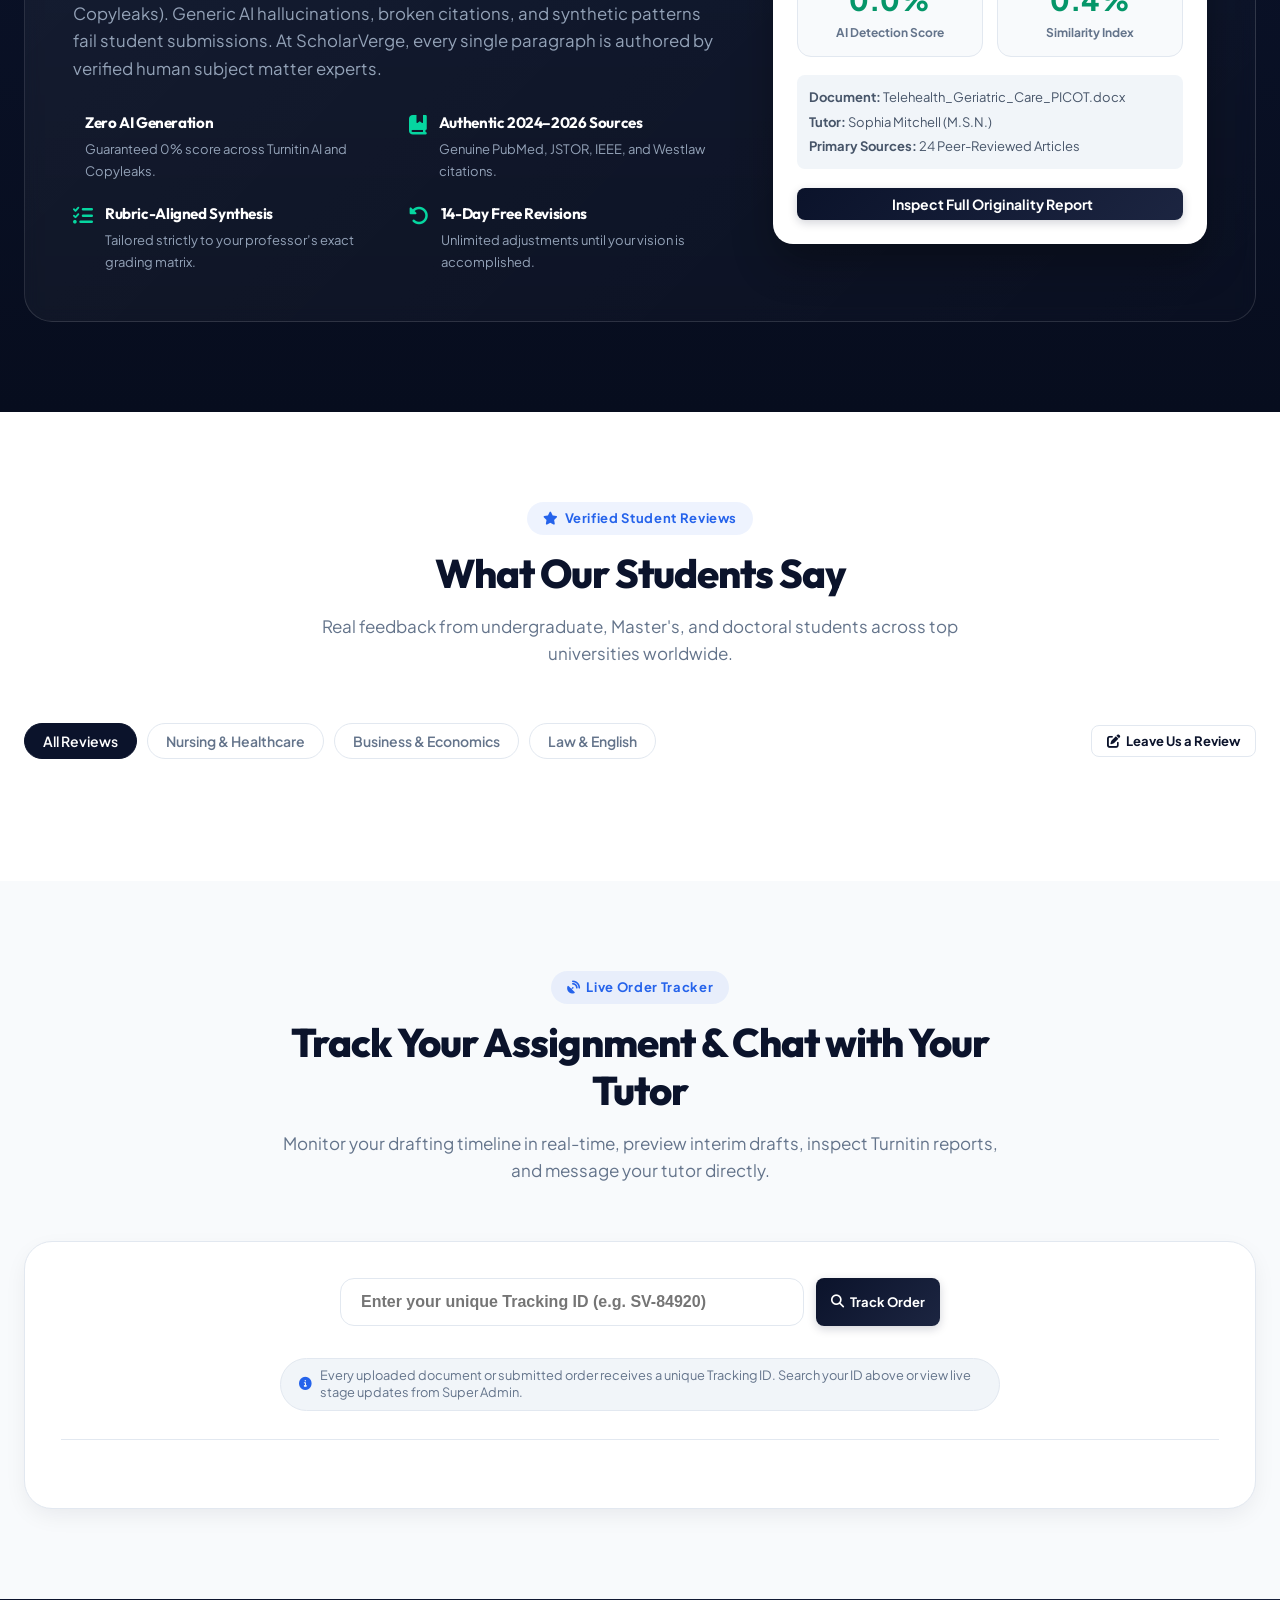
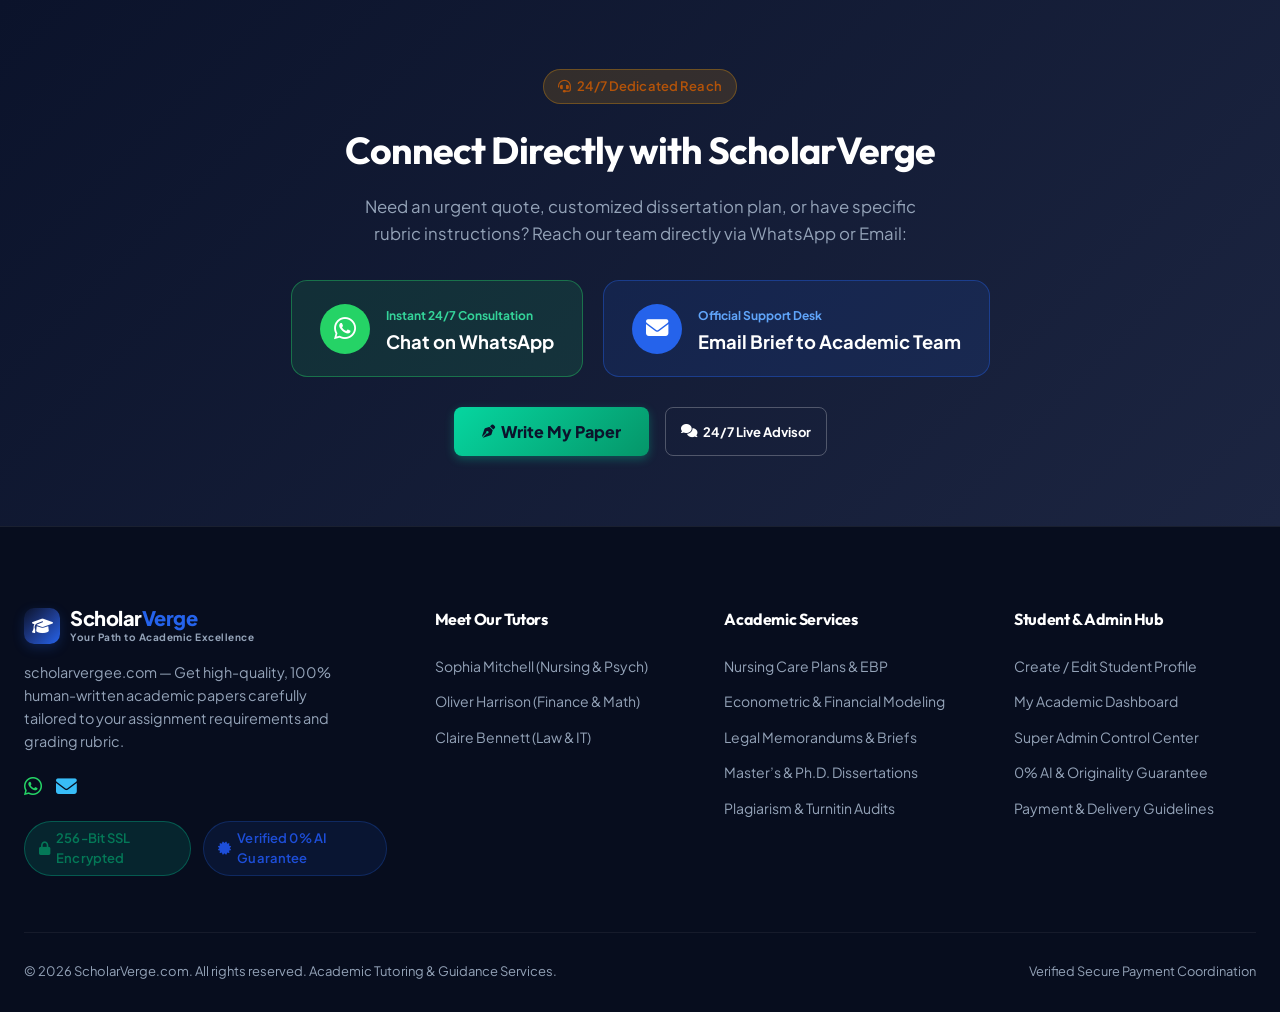
==== commit 249697d9: "Add files via upload" ====
--- a/Idea/index.html
+++ b/Idea/index.html
@@ -3,9 +3,9 @@
 <head>
   <meta charset="UTF-8" />
   <meta name="viewport" content="width=device-width, initial-scale=1.0, maximum-scale=5.0, viewport-fit=cover" />
-  <title>ScholarVerge | Premier 1-on-1 Academic Tutoring, Research & Essay Consultation</title>
-  <meta name="description" content="Connect 1-on-1 with verified Master's & Ph.D. tutors (Sophia Mitchell, Oliver Harrison, Claire Bennett) for clinical nursing reviews, econometric modeling, legal briefs, thesis design, and human-crafted academic writing with 0% AI Turnitin guarantee." />
-  <meta name="keywords" content="academic tutoring, 1-on-1 tutor consultation, Sophia Mitchell, Oliver Harrison, Claire Bennett, nursing care plan, PICOT synthesis, econometric modeling, dissertation writing, law brief, Turnitin 0% AI, ScholarVerge" />
+  <title>ScholarVerge | 100% Human-Written Academic Papers & Tutoring</title>
+  <meta name="description" content="Get high-quality, 100% human-written academic papers carefully tailored to your assignment requirements and grading rubric." />
+  <meta name="keywords" content="academic tutoring, 1-on-1 tutor consultation, Sophia Mitchell, Oliver Harrison, Claire Bennett, nursing care plan, PICOT synthesis, econometric modeling, dissertation writing, law brief, Turnitin 0% AI, ScholarVerge, grading rubric" />
   <meta name="author" content="ScholarVerge Academic Team" />
   <meta name="robots" content="index, follow" />
   <link rel="canonical" href="https://scholarvergee.com/" />
@@ -13,8 +13,8 @@
   <!-- Open Graph / Facebook -->
   <meta property="og:type" content="website" />
   <meta property="og:url" content="https://scholarvergee.com/" />
-  <meta property="og:title" content="ScholarVerge | Premier 1-on-1 Academic Tutoring & Research Consultation" />
-  <meta property="og:description" content="Personalized Master's and Ph.D. academic guidance with verified specialists: Dr. Sophia Mitchell (Clinical Healthcare & Nursing), Dr. Oliver Harrison (Econometrics & Finance), and Prof. Claire Bennett (Law & IT). 100% human-crafted with Turnitin 0% AI verification." />
+  <meta property="og:title" content="ScholarVerge | scholarvergee.com - 100% Human-Written Academic Papers" />
+  <meta property="og:description" content="Get high-quality, 100% human-written academic papers carefully tailored to your assignment requirements and grading rubric." />
   <meta property="og:image" content="https://scholarvergee.com/assets/images/tutors/sophia-mitchell.jpg" />
   <meta property="og:site_name" content="ScholarVerge" />
   <meta property="og:locale" content="en_US" />
@@ -22,8 +22,8 @@
   <!-- Twitter Cards -->
   <meta name="twitter:card" content="summary_large_image" />
   <meta name="twitter:url" content="https://scholarvergee.com/" />
-  <meta name="twitter:title" content="ScholarVerge | 1-on-1 Academic Tutoring & Research Consultation" />
-  <meta name="twitter:description" content="Connect 1-on-1 with senior academic specialists led by Dr. Sophia Mitchell (Nursing & Healthcare) and Dr. Oliver Harrison (Finance & Econometrics) for 0% AI Turnitin guaranteed research." />
+  <meta name="twitter:title" content="ScholarVerge | scholarvergee.com - 100% Human-Written Academic Papers" />
+  <meta name="twitter:description" content="Get high-quality, 100% human-written academic papers carefully tailored to your assignment requirements and grading rubric." />
   <meta name="twitter:image" content="https://scholarvergee.com/assets/images/tutors/sophia-mitchell.jpg" />
 
   <!-- Schema.org JSON-LD Structured Data for Rich SEO Search Snippets -->
@@ -34,7 +34,7 @@
     "name": "ScholarVerge",
     "url": "https://scholarvergee.com",
     "logo": "https://scholarvergee.com/assets/images/tutors/sophia-mitchell.jpg",
-    "description": "Premier multi-tenant academic tutoring and research consultation platform featuring senior Master's and Ph.D. specialist tutors.",
+    "description": "Get high-quality, 100% human-written academic papers carefully tailored to your assignment requirements and grading rubric.",
     "contactPoint": {
       "@type": "ContactPoint",
       "telephone": "+1-667-775-7597",
@@ -230,7 +230,17 @@
             </div>
             
             <div class="mega-tutors-grid">
-              <!-- Oliver Harrison Preview -->
+              <!-- Sophia Mitchell Preview (Female Tutor 1st) -->
+              <div class="mega-tutor-card">
+                <img src="assets/images/tutors/sophia-mitchell.jpg" alt="Sophia Mitchell" class="mega-tutor-avatar" loading="lazy" decoding="async" />
+                <h4 class="mega-tutor-name">Sophia Mitchell</h4>
+                <p class="mega-tutor-subj">Nursing • Healthcare • Psych</p>
+                <button class="mega-tutor-btn" style="width: 100%; margin-top: 6px;" onclick="openOrderModalWithTutor('Sophia Mitchell')">
+                  <i class="fa-solid fa-pen-nib"></i> Select Specialist
+                </button>
+              </div>
+
+              <!-- Oliver Harrison Preview (Male Tutor in the Middle) -->
               <div class="mega-tutor-card">
                 <img src="assets/images/tutors/oliver-harrison.jpg" alt="Oliver Harrison" class="mega-tutor-avatar" loading="lazy" decoding="async" />
                 <h4 class="mega-tutor-name">Oliver Harrison</h4>
@@ -240,22 +250,12 @@
                 </button>
               </div>
 
-              <!-- Claire Bennett Preview -->
+              <!-- Claire Bennett Preview (3rd) -->
               <div class="mega-tutor-card">
                 <img src="assets/images/tutors/claire-bennett.jpg" alt="Claire Bennett" class="mega-tutor-avatar" loading="lazy" decoding="async" />
                 <h4 class="mega-tutor-name">Claire Bennett</h4>
                 <p class="mega-tutor-subj">Law • IT • History • English</p>
                 <button class="mega-tutor-btn" style="width: 100%; margin-top: 6px;" onclick="openOrderModalWithTutor('Claire Bennett')">
-                  <i class="fa-solid fa-pen-nib"></i> Select Specialist
-                </button>
-              </div>
-
-              <!-- Sophia Mitchell Preview -->
-              <div class="mega-tutor-card">
-                <img src="assets/images/tutors/sophia-mitchell.jpg" alt="Sophia Mitchell" class="mega-tutor-avatar" loading="lazy" decoding="async" />
-                <h4 class="mega-tutor-name">Sophia Mitchell</h4>
-                <p class="mega-tutor-subj">Nursing • Healthcare • Psych</p>
-                <button class="mega-tutor-btn" style="width: 100%; margin-top: 6px;" onclick="openOrderModalWithTutor('Sophia Mitchell')">
                   <i class="fa-solid fa-pen-nib"></i> Select Specialist
                 </button>
               </div>
@@ -567,7 +567,21 @@
           <span style="font-size: 0.65rem; color: #059669;"><i class="fa-solid fa-circle" style="font-size: 0.45rem;"></i> All Online</span>
         </div>
         <div class="sidebar-card">
-          <!-- 1. Oliver Harrison -->
+          <!-- 1. Sophia Mitchell (Female Tutor 1st) -->
+          <div class="sidebar-tutor-row">
+            <div class="sidebar-tutor-meta" onclick="openOrderModalWithTutor('Sophia Mitchell');" style="cursor: pointer; flex: 1;">
+              <img src="assets/images/tutors/sophia-mitchell.jpg" alt="Sophia Mitchell" class="sidebar-tutor-avatar" loading="lazy" decoding="async" />
+              <div>
+                <strong style="font-size: 0.85rem; color: var(--primary); display: block;">Sophia Mitchell</strong>
+                <span style="font-size: 0.72rem; color: #64748b;">Nursing & Psych • DNP</span>
+              </div>
+            </div>
+            <button class="btn btn-outline" style="padding: 4px 10px; font-size: 0.72rem; border-radius: 6px;" onclick="openOrderModalWithTutor('Sophia Mitchell')">
+              Consult
+            </button>
+          </div>
+
+          <!-- 2. Oliver Harrison (Male Tutor in the Middle) -->
           <div class="sidebar-tutor-row">
             <div class="sidebar-tutor-meta" onclick="openOrderModalWithTutor('Oliver Harrison');" style="cursor: pointer; flex: 1;">
               <img src="assets/images/tutors/oliver-harrison.jpg" alt="Oliver Harrison" class="sidebar-tutor-avatar" loading="lazy" decoding="async" />
@@ -581,7 +595,7 @@
             </button>
           </div>
 
-          <!-- 2. Claire Bennett -->
+          <!-- 3. Claire Bennett (3rd) -->
           <div class="sidebar-tutor-row">
             <div class="sidebar-tutor-meta" onclick="openOrderModalWithTutor('Claire Bennett');" style="cursor: pointer; flex: 1;">
               <img src="assets/images/tutors/claire-bennett.jpg" alt="Claire Bennett" class="sidebar-tutor-avatar" loading="lazy" decoding="async" />
@@ -591,20 +605,6 @@
               </div>
             </div>
             <button class="btn btn-outline" style="padding: 4px 10px; font-size: 0.72rem; border-radius: 6px;" onclick="openOrderModalWithTutor('Claire Bennett')">
-              Consult
-            </button>
-          </div>
-
-          <!-- 3. Sophia Mitchell -->
-          <div class="sidebar-tutor-row">
-            <div class="sidebar-tutor-meta" onclick="openOrderModalWithTutor('Sophia Mitchell');" style="cursor: pointer; flex: 1;">
-              <img src="assets/images/tutors/sophia-mitchell.jpg" alt="Sophia Mitchell" class="sidebar-tutor-avatar" loading="lazy" decoding="async" />
-              <div>
-                <strong style="font-size: 0.85rem; color: var(--primary); display: block;">Sophia Mitchell</strong>
-                <span style="font-size: 0.72rem; color: #64748b;">Nursing & Psych • DNP</span>
-              </div>
-            </div>
-            <button class="btn btn-outline" style="padding: 4px 10px; font-size: 0.72rem; border-radius: 6px;" onclick="openOrderModalWithTutor('Sophia Mitchell')">
               Consult
             </button>
           </div>
@@ -720,12 +720,56 @@
       <div class="hero-grid">
         <!-- Hero Left Content -->
         <div class="hero-content">
+          <!-- Official Custom Domain Verification Showcase -->
+          <div class="hero-domain-showcase">
+            <div class="domain-identity-pill">
+              <span class="domain-icon-pulse"><i class="fa-solid fa-globe"></i></span>
+              <span class="domain-link-text">scholarvergee.com</span>
+              <span class="domain-pill-divider">/</span>
+              <span class="domain-verified-chip"><i class="fa-solid fa-circle-check"></i> Official Portal</span>
+            </div>
+            <div class="domain-guarantee-pill">
+              <span class="domain-live-dot"></span>
+              <span>100% Human Writing Guarantee</span>
+            </div>
+          </div>
+
           <h1 class="hero-title" data-i18n="heroBreakthrough">
             Your Next Academic Breakthrough Starts Here.
           </h1>
-          <p class="hero-subtitle" data-i18n="heroSubtitle">
-            We are a team of experienced academic tutors committed to helping students achieve their academic goals through personalized, reliable, and high-quality academic support.
-          </p>
+
+          <!-- Creative Custom Domain Value Proposition Card -->
+          <div class="custom-domain-value-card">
+            <div class="domain-card-accent"></div>
+            <div class="domain-card-header">
+              <div class="domain-card-brand">
+                <i class="fa-solid fa-shield-halved" style="color: var(--accent-teal);"></i>
+                <span>SCHOLARVERGEE.COM CORE MISSION</span>
+              </div>
+              <span class="domain-rubric-tag"><i class="fa-solid fa-bullseye"></i> Rubric & Grade Adherence</span>
+            </div>
+            <p class="hero-subtitle domain-manifesto-text" data-i18n="heroSubtitle">
+              Get high-quality, 100% human-written academic papers carefully tailored to your assignment requirements and grading rubric.
+            </p>
+            <div class="domain-card-badges-grid">
+              <div class="domain-guarantee-badge">
+                <i class="fa-solid fa-check-double" style="color: #06d6a0;"></i>
+                <span>100% Human-Written</span>
+              </div>
+              <div class="domain-guarantee-badge">
+                <i class="fa-solid fa-file-circle-check" style="color: #38bdf8;"></i>
+                <span>Tailored to Rubric</span>
+              </div>
+              <div class="domain-guarantee-badge">
+                <i class="fa-solid fa-user-graduate" style="color: #fbbf24;"></i>
+                <span>Verified Ph.D. Tutors</span>
+              </div>
+              <div class="domain-guarantee-badge">
+                <i class="fa-solid fa-fingerprint" style="color: #a78bfa;"></i>
+                <span>0.0% AI Turnitin Seal</span>
+              </div>
+            </div>
+          </div>
 
           <div class="hero-ctas">
             <button class="btn btn-accent" style="padding: 14px 28px; font-size: 1.05rem;" onclick="openOrderModalWithTutor('')">
@@ -1253,7 +1297,7 @@
             </div>
           </a>
           <p>
-            ScholarVerge is a premier academic tutoring and research assistance platform connecting students with verified Master's and Ph.D. human subject experts.
+            scholarvergee.com — Get high-quality, 100% human-written academic papers carefully tailored to your assignment requirements and grading rubric.
           </p>
           <div style="margin-top: 16px; display: flex; gap: 14px; font-size: 1.3rem;">
             <a href="https://wa.me/16677757597" target="_blank" style="color: #25d366; transition: transform 0.2s;" title="Direct WhatsApp Support" aria-label="WhatsApp">
@@ -2093,14 +2137,14 @@
                 </select>
               </div>
 
-              <!-- Real HTML5 File Dropzone with Device Choose & Drag-Drop -->
+              <!-- Real HTML5 File Dropzone with Device Choose & Drag-Drop (Multi-Document Support) -->
               <div class="calc-form-group">
-                <label class="calc-label" style="font-weight: 600; color: #334155;">Attach Assignment Document or Brief</label>
+                <label class="calc-label" style="font-weight: 600; color: #334155;">Attach Assignment Documents, Rubric & Materials (Multiple Files Allowed)</label>
                 <div id="file-dropzone-container" style="border: 2px dashed #cbd5e1; border-radius: 14px; padding: 22px; text-align: center; background: #f8fafc; cursor: pointer; transition: all 0.2s;" onclick="document.getElementById('real-file-picker').click()">
-                  <input type="file" id="real-file-picker" style="display: none;" onchange="handleRealFileChange(event)" accept="*/*" />
+                  <input type="file" id="real-file-picker" style="display: none;" onchange="handleRealFileChange(event)" accept="*/*" multiple />
                   <i class="fa-solid fa-cloud-arrow-up" style="font-size: 2.2rem; color: #2563eb; margin-bottom: 8px;"></i>
                   <p style="font-size: 0.9rem; color: #334155; font-weight: 700; margin-bottom: 4px;" id="file-dropzone-label">
-                    Choose from device or drag & drop files here
+                    Choose from device or drag & drop files here (multiple documents supported)
                   </p>
                   <span style="font-size: 0.75rem; color: #64748b;" id="file-dropzone-sub">Upload in any format (PDF, Word, Excel, PowerPoint, Text, Image, Zip, etc.)</span>
                   <div style="margin-top: 10px;">
@@ -2110,17 +2154,24 @@
                   </div>
                 </div>
 
-                <!-- Attached File Preview Box (Hidden until file is chosen) -->
-                <div id="file-selected-preview" style="display: none; margin-top: 10px; background: #f0fdf4; border: 1px solid #bbf7d0; border-radius: 10px; padding: 12px 14px; align-items: center; justify-content: space-between;">
-                  <div style="display: flex; align-items: center; gap: 10px;">
-                    <i class="fa-solid fa-circle-check" style="color: #16a34a; font-size: 1.4rem;"></i>
-                    <div>
-                      <strong style="font-size: 0.88rem; color: #166534; display: block;" id="file-selected-name">assignment.pdf</strong>
-                      <span style="font-size: 0.75rem; color: #15803d;" id="file-selected-size">1.2 MB • Ready to dispatch</span>
+                <!-- Attached Files Preview Box (Multi-Document Support) -->
+                <div id="file-selected-preview" style="display: none; margin-top: 12px; flex-direction: column; gap: 8px;">
+                  <div style="display: flex; justify-content: space-between; align-items: center; padding: 4px 2px;">
+                    <div style="display: flex; align-items: center; gap: 8px;">
+                      <span class="badge badge-trust" style="font-size: 0.78rem;" id="upload-files-count-badge">
+                        <i class="fa-solid fa-paperclip"></i> <span id="upload-files-count">0</span> Documents Attached
+                      </span>
+                      <span style="font-size: 0.75rem; color: #64748b;" id="upload-files-totalsize">0 KB total</span>
                     </div>
+                    <button type="button" class="btn btn-outline" style="padding: 3px 8px; font-size: 0.72rem; color: #dc2626; border-color: #fca5a5;" onclick="clearAllUploadedFiles(event)">
+                      <i class="fa-solid fa-trash-can"></i> Clear All
+                    </button>
                   </div>
-                  <button type="button" class="btn btn-outline" style="padding: 4px 10px; font-size: 0.75rem; color: #dc2626; border-color: #fca5a5;" onclick="clearUploadedFile(event)">
-                    <i class="fa-solid fa-trash"></i> Remove
+                  <div id="upload-files-list" class="multi-file-items-wrap">
+                    <!-- Dynamically populated files -->
+                  </div>
+                  <button type="button" class="btn btn-outline" style="width: 100%; border-style: dashed; padding: 7px; font-size: 0.78rem; background: #ffffff; border-color: #93c5fd; color: #1d4ed8;" onclick="document.getElementById('real-file-picker').click()">
+                    <i class="fa-solid fa-plus" style="color: #2563eb;"></i> Add More Documents (Rubrics, Readings, Briefs)
                   </button>
                 </div>
               </div>
@@ -3050,12 +3101,12 @@
             <textarea id="order-prompt" class="calc-input" rows="4" placeholder="Paste your assignment brief, professor's instructions, required arguments, and formatting guidelines..."></textarea>
           </div>
           <div class="calc-form-group">
-            <label class="calc-label">Attach Rubric / Reading Materials</label>
+            <label class="calc-label">Attach Rubric, Prompt & Reading Materials (Multiple Files Allowed)</label>
             <div id="order-file-dropzone" style="border: 2px dashed #cbd5e1; border-radius: 12px; padding: 22px; text-align: center; background: #f8fafc; cursor: pointer; transition: all 0.2s;" onclick="document.getElementById('order-file-picker').click()">
-              <input type="file" id="order-file-picker" style="display: none;" onchange="handleOrderFileChange(event)" accept="*/*" />
+              <input type="file" id="order-file-picker" style="display: none;" onchange="handleOrderFileChange(event)" accept="*/*" multiple />
               <i class="fa-solid fa-cloud-arrow-up" style="font-size: 2.2rem; color: #2563eb; margin-bottom: 8px;"></i>
               <p style="font-size: 0.88rem; color: #334155; font-weight: 700; margin-bottom: 4px;" id="order-dropzone-label">
-                Choose from device or drag & drop files here
+                Choose from device or drag & drop files here (multiple documents supported)
               </p>
               <span style="font-size: 0.75rem; color: #64748b;" id="order-dropzone-sub">Upload in any format (PDF, Word, Excel, PowerPoint, Text, Image, Zip, etc.)</span>
               <div style="margin-top: 10px;">
@@ -3065,17 +3116,24 @@
               </div>
             </div>
 
-            <!-- Attached File Preview (hidden until selected) -->
-            <div id="order-file-preview" style="display: none; margin-top: 10px; background: #f0fdf4; border: 1px solid #bbf7d0; border-radius: 10px; padding: 12px 14px; align-items: center; justify-content: space-between;">
-              <div style="display: flex; align-items: center; gap: 10px;">
-                <i class="fa-solid fa-circle-check" style="color: #16a34a; font-size: 1.3rem;"></i>
-                <div>
-                  <strong style="font-size: 0.88rem; color: #166534; display: block;" id="order-preview-filename">filename.pdf</strong>
-                  <span style="font-size: 0.75rem; color: #15803d;" id="order-preview-filesize">0 KB • Attached</span>
+            <!-- Attached Files Preview (Multi-Document Support) -->
+            <div id="order-file-preview" style="display: none; margin-top: 12px; flex-direction: column; gap: 8px;">
+              <div style="display: flex; justify-content: space-between; align-items: center; padding: 4px 2px;">
+                <div style="display: flex; align-items: center; gap: 8px;">
+                  <span class="badge badge-trust" style="font-size: 0.78rem;" id="order-files-count-badge">
+                    <i class="fa-solid fa-paperclip"></i> <span id="order-files-count">0</span> Documents Attached
+                  </span>
+                  <span style="font-size: 0.75rem; color: #64748b;" id="order-files-totalsize">0 KB total</span>
                 </div>
-              </div>
-              <button type="button" class="btn btn-outline" style="padding: 4px 10px; font-size: 0.75rem; color: #dc2626; border-color: #fca5a5;" onclick="clearOrderFile(event)">
-                <i class="fa-solid fa-trash"></i> Remove
+                <button type="button" class="btn btn-outline" style="padding: 3px 8px; font-size: 0.72rem; color: #dc2626; border-color: #fca5a5;" onclick="clearAllOrderFiles(event)">
+                  <i class="fa-solid fa-trash-can"></i> Clear All
+                </button>
+              </div>
+              <div id="order-files-list" class="multi-file-items-wrap">
+                <!-- Dynamically populated files -->
+              </div>
+              <button type="button" class="btn btn-outline" style="width: 100%; border-style: dashed; padding: 7px; font-size: 0.78rem; background: #ffffff; border-color: #93c5fd; color: #1d4ed8;" onclick="document.getElementById('order-file-picker').click()">
+                <i class="fa-solid fa-plus" style="color: #2563eb;"></i> Add More Documents (Rubrics, Readings, Briefs)
               </button>
             </div>
           </div>
--- a/Idea/styles/main.css
+++ b/Idea/styles/main.css
@@ -1053,6 +1053,88 @@
   border: 1px solid rgba(37, 99, 235, 0.2);
 }
 
+/* Official Custom Domain Verification Showcase */
+.hero-domain-showcase {
+  display: flex;
+  align-items: center;
+  flex-wrap: wrap;
+  gap: 12px;
+  margin-bottom: 20px;
+}
+
+.domain-identity-pill {
+  display: inline-flex;
+  align-items: center;
+  gap: 8px;
+  background: #ffffff;
+  border: 1.5px solid rgba(37, 99, 235, 0.25);
+  box-shadow: 0 4px 14px rgba(37, 99, 235, 0.08);
+  padding: 7px 16px;
+  border-radius: var(--radius-pill);
+  font-size: 0.85rem;
+  font-weight: 700;
+  color: var(--primary);
+  transition: var(--transition);
+}
+
+.domain-identity-pill:hover {
+  border-color: var(--accent-blue);
+  box-shadow: 0 6px 18px rgba(37, 99, 235, 0.14);
+}
+
+.domain-icon-pulse {
+  color: var(--accent-blue);
+  font-size: 0.95rem;
+  display: flex;
+  align-items: center;
+}
+
+.domain-link-text {
+  color: #1e3a8a;
+  font-weight: 800;
+  letter-spacing: -0.01em;
+  font-family: inherit;
+}
+
+.domain-pill-divider {
+  color: #cbd5e1;
+  font-weight: 400;
+}
+
+.domain-verified-chip {
+  display: inline-flex;
+  align-items: center;
+  gap: 4px;
+  font-size: 0.72rem;
+  font-weight: 800;
+  color: #047857;
+  background: rgba(16, 185, 129, 0.12);
+  padding: 2px 8px;
+  border-radius: 12px;
+}
+
+.domain-guarantee-pill {
+  display: inline-flex;
+  align-items: center;
+  gap: 6px;
+  background: rgba(15, 23, 42, 0.04);
+  border: 1px solid rgba(15, 23, 42, 0.1);
+  padding: 7px 14px;
+  border-radius: var(--radius-pill);
+  font-size: 0.8rem;
+  font-weight: 700;
+  color: #334155;
+}
+
+.domain-live-dot {
+  width: 7px;
+  height: 7px;
+  border-radius: 50%;
+  background: #10b981;
+  box-shadow: 0 0 0 2px rgba(16, 185, 129, 0.2);
+  animation: pulse 2s infinite;
+}
+
 .hero-title {
   font-size: 3.35rem;
   line-height: 1.12;
@@ -1067,6 +1149,91 @@
   line-height: 1.65;
   margin-bottom: 30px;
   max-width: 580px;
+}
+
+/* Creative Custom Domain Value Proposition Card */
+.custom-domain-value-card {
+  position: relative;
+  background: linear-gradient(135deg, rgba(255, 255, 255, 0.98) 0%, rgba(248, 250, 252, 0.92) 100%);
+  border: 1.5px solid rgba(37, 99, 235, 0.16);
+  border-radius: 16px;
+  padding: 22px 24px;
+  margin-bottom: 28px;
+  box-shadow: 0 10px 30px rgba(15, 23, 42, 0.05), 0 1px 3px rgba(0, 0, 0, 0.03);
+  overflow: hidden;
+  max-width: 640px;
+}
+
+.domain-card-accent {
+  position: absolute;
+  top: 0;
+  left: 0;
+  width: 4px;
+  height: 100%;
+  background: linear-gradient(180deg, #2563eb 0%, #06d6a0 100%);
+}
+
+.domain-card-header {
+  display: flex;
+  align-items: center;
+  justify-content: space-between;
+  flex-wrap: wrap;
+  gap: 10px;
+  margin-bottom: 12px;
+}
+
+.domain-card-brand {
+  display: inline-flex;
+  align-items: center;
+  gap: 7px;
+  font-size: 0.72rem;
+  font-weight: 800;
+  letter-spacing: 0.07em;
+  color: #1e40af;
+}
+
+.domain-rubric-tag {
+  display: inline-flex;
+  align-items: center;
+  gap: 5px;
+  font-size: 0.72rem;
+  font-weight: 700;
+  color: #0284c7;
+  background: #e0f2fe;
+  padding: 3px 10px;
+  border-radius: var(--radius-pill);
+  border: 1px solid #bae6fd;
+}
+
+.domain-manifesto-text {
+  font-size: 1.125rem !important;
+  font-weight: 600 !important;
+  color: #0f172a !important;
+  line-height: 1.62 !important;
+  margin-bottom: 16px !important;
+  max-width: 100% !important;
+}
+
+.domain-card-badges-grid {
+  display: flex;
+  flex-wrap: wrap;
+  gap: 8px;
+  border-top: 1px dashed #e2e8f0;
+  padding-top: 14px;
+}
+
+.domain-guarantee-badge {
+  display: inline-flex;
+  align-items: center;
+  gap: 6px;
+  background: #ffffff;
+  border: 1px solid #e2e8f0;
+  padding: 5px 12px;
+  border-radius: 8px;
+  font-size: 0.775rem;
+  font-weight: 700;
+  color: #334155;
+  box-shadow: 0 1px 2px rgba(0, 0, 0, 0.04);
 }
 
 .hero-ctas {
@@ -4002,6 +4169,35 @@
     line-height: 1.5 !important;
     margin-bottom: 18px !important;
   }
+  .hero-domain-showcase {
+    gap: 8px !important;
+    margin-bottom: 14px !important;
+  }
+  .domain-identity-pill {
+    padding: 6px 12px !important;
+    font-size: 0.775rem !important;
+  }
+  .domain-guarantee-pill {
+    font-size: 0.75rem !important;
+    padding: 6px 10px !important;
+  }
+  .custom-domain-value-card {
+    padding: 16px 14px !important;
+    margin-bottom: 20px !important;
+  }
+  .domain-manifesto-text {
+    font-size: 0.95rem !important;
+    line-height: 1.5 !important;
+    margin-bottom: 12px !important;
+  }
+  .domain-card-badges-grid {
+    gap: 6px !important;
+    padding-top: 10px !important;
+  }
+  .domain-guarantee-badge {
+    font-size: 0.72rem !important;
+    padding: 4px 8px !important;
+  }
   .hero-ctas {
     flex-direction: column !important;
     width: 100% !important;
@@ -4305,3 +4501,97 @@
   transform: scale(1.01);
 }
 
+/* Multi-Document Attachment System */
+.multi-file-items-wrap {
+  display: flex;
+  flex-direction: column;
+  gap: 8px;
+  max-height: 240px;
+  overflow-y: auto;
+  padding: 2px 1px;
+}
+
+.multi-file-item {
+  display: flex;
+  align-items: center;
+  justify-content: space-between;
+  padding: 8px 12px;
+  background: #ffffff;
+  border: 1px solid #e2e8f0;
+  border-radius: 10px;
+  box-shadow: 0 1px 3px rgba(0, 0, 0, 0.03);
+  transition: all 0.2s ease;
+}
+
+.multi-file-item:hover {
+  border-color: #93c5fd;
+  box-shadow: 0 3px 8px rgba(37, 99, 235, 0.08);
+}
+
+.multi-file-meta {
+  display: flex;
+  align-items: center;
+  gap: 10px;
+  min-width: 0;
+  flex: 1;
+}
+
+.multi-file-icon {
+  width: 32px;
+  height: 32px;
+  border-radius: 8px;
+  display: flex;
+  align-items: center;
+  justify-content: center;
+  font-size: 1rem;
+  flex-shrink: 0;
+}
+
+.multi-file-details {
+  display: flex;
+  flex-direction: column;
+  min-width: 0;
+  gap: 2px;
+}
+
+.multi-file-name {
+  font-size: 0.825rem;
+  font-weight: 700;
+  color: #1e293b;
+  white-space: nowrap;
+  overflow: hidden;
+  text-overflow: ellipsis;
+  max-width: 340px;
+}
+
+.multi-file-size {
+  font-size: 0.72rem;
+  color: #64748b;
+  display: flex;
+  align-items: center;
+  gap: 4px;
+}
+
+.multi-file-remove-btn {
+  width: 26px;
+  height: 26px;
+  border-radius: 6px;
+  border: 1px solid #fecaca;
+  background: #fff5f5;
+  color: #ef4444;
+  display: flex;
+  align-items: center;
+  justify-content: center;
+  font-size: 0.75rem;
+  cursor: pointer;
+  transition: all 0.15s ease;
+  flex-shrink: 0;
+  margin-left: 8px;
+}
+
+.multi-file-remove-btn:hover {
+  background: #ef4444;
+  color: #ffffff;
+  border-color: #ef4444;
+}
+
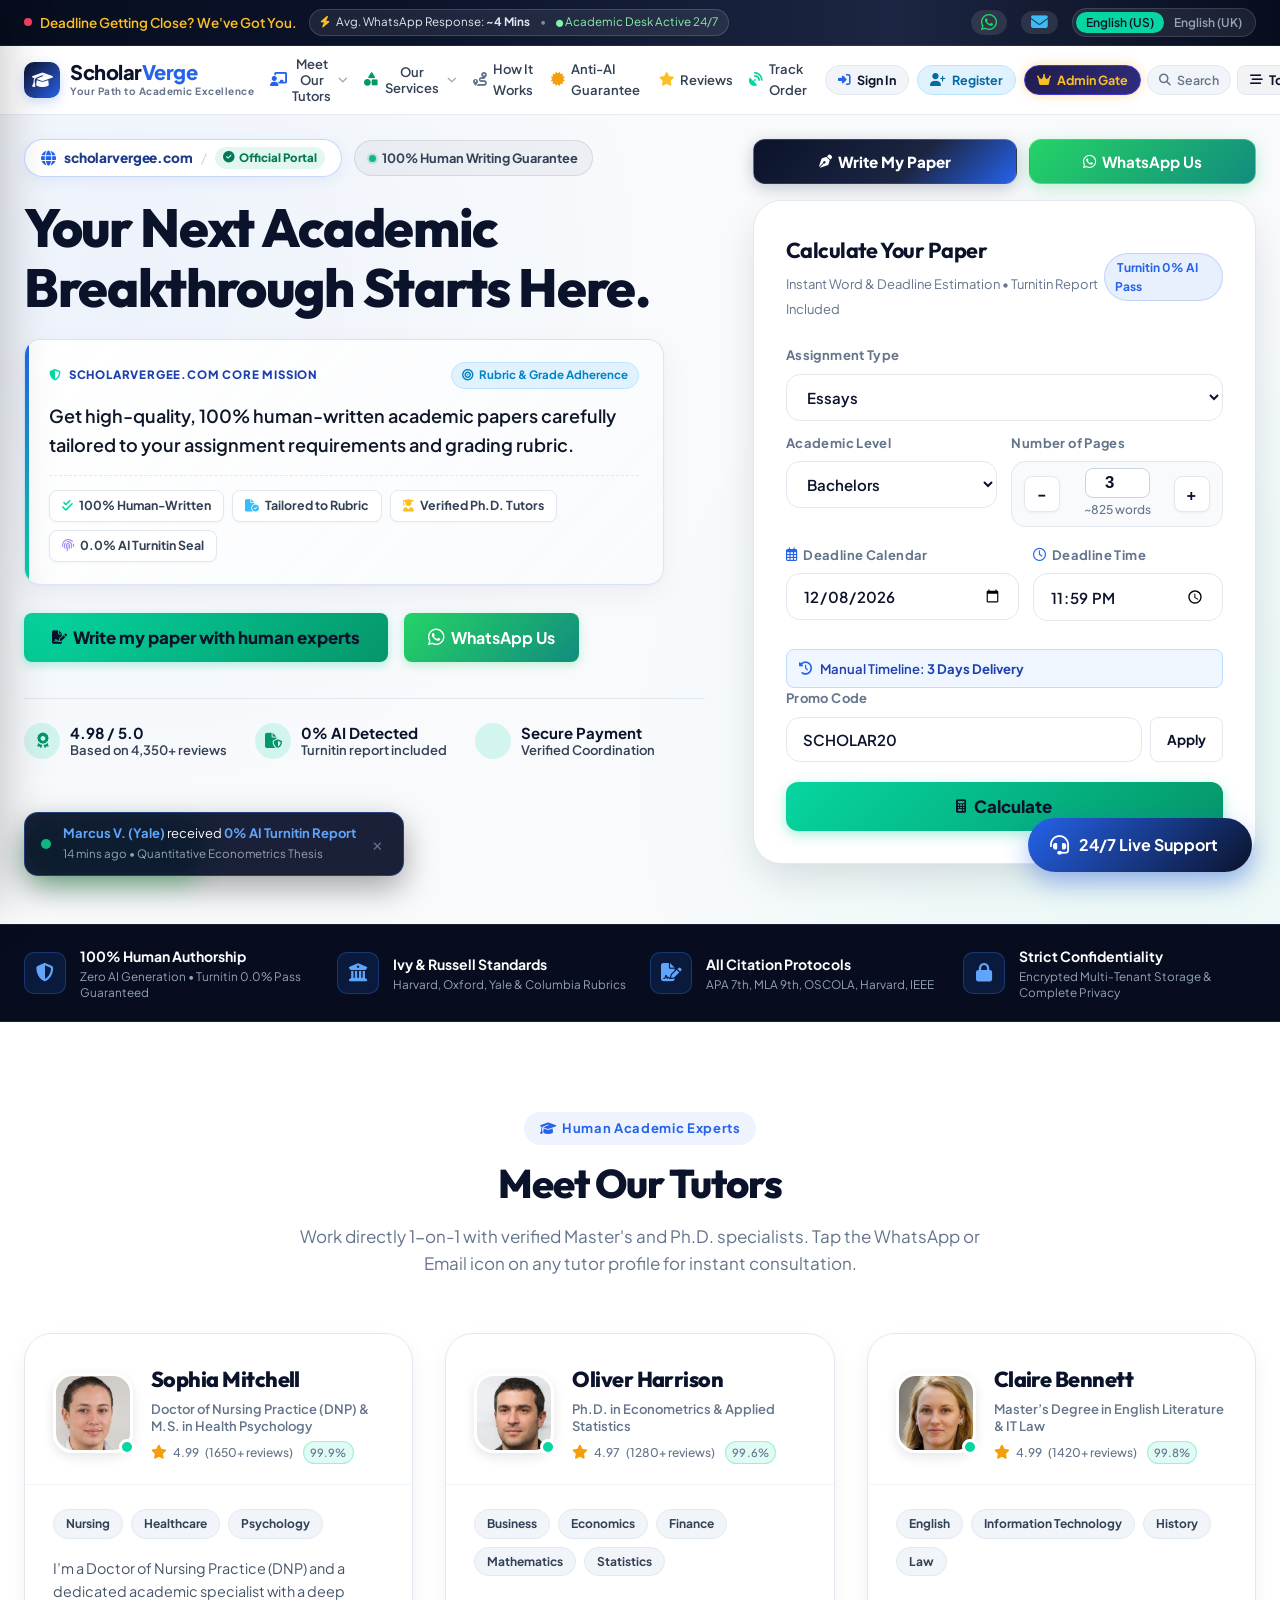
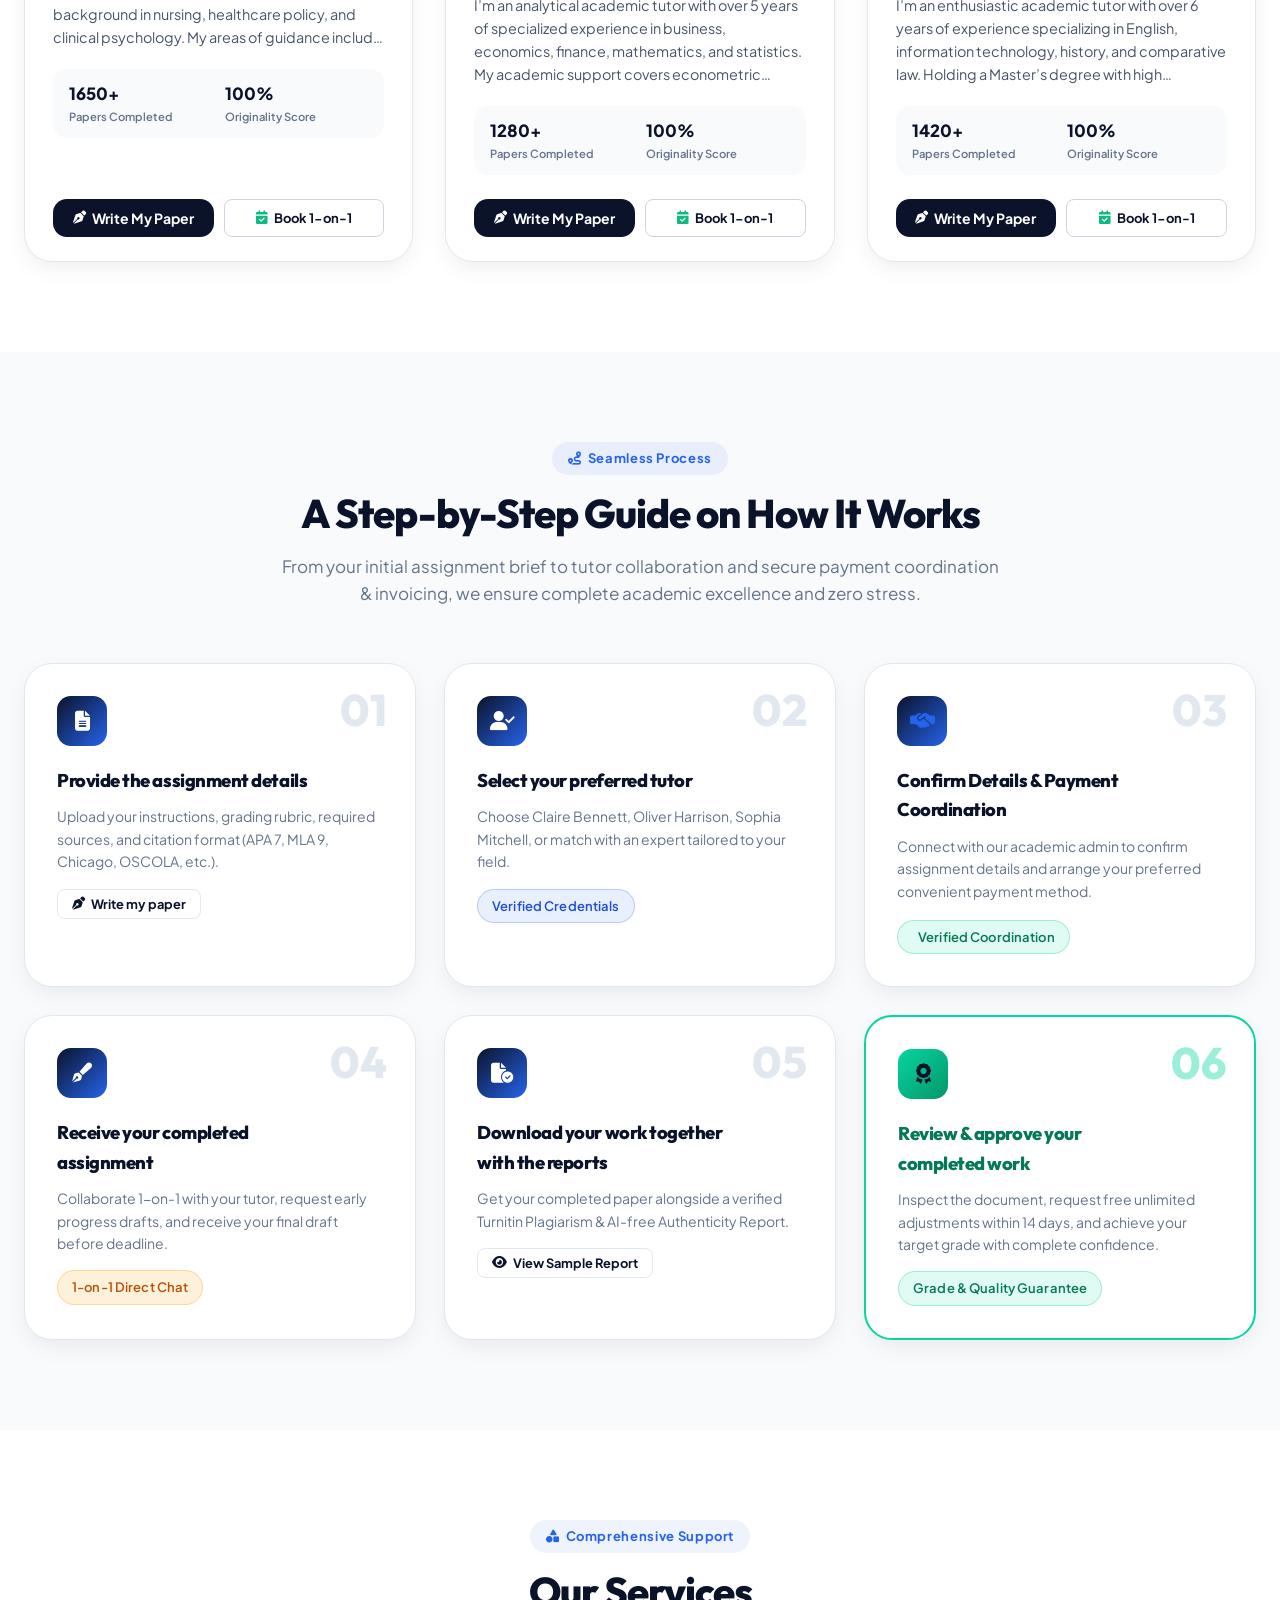
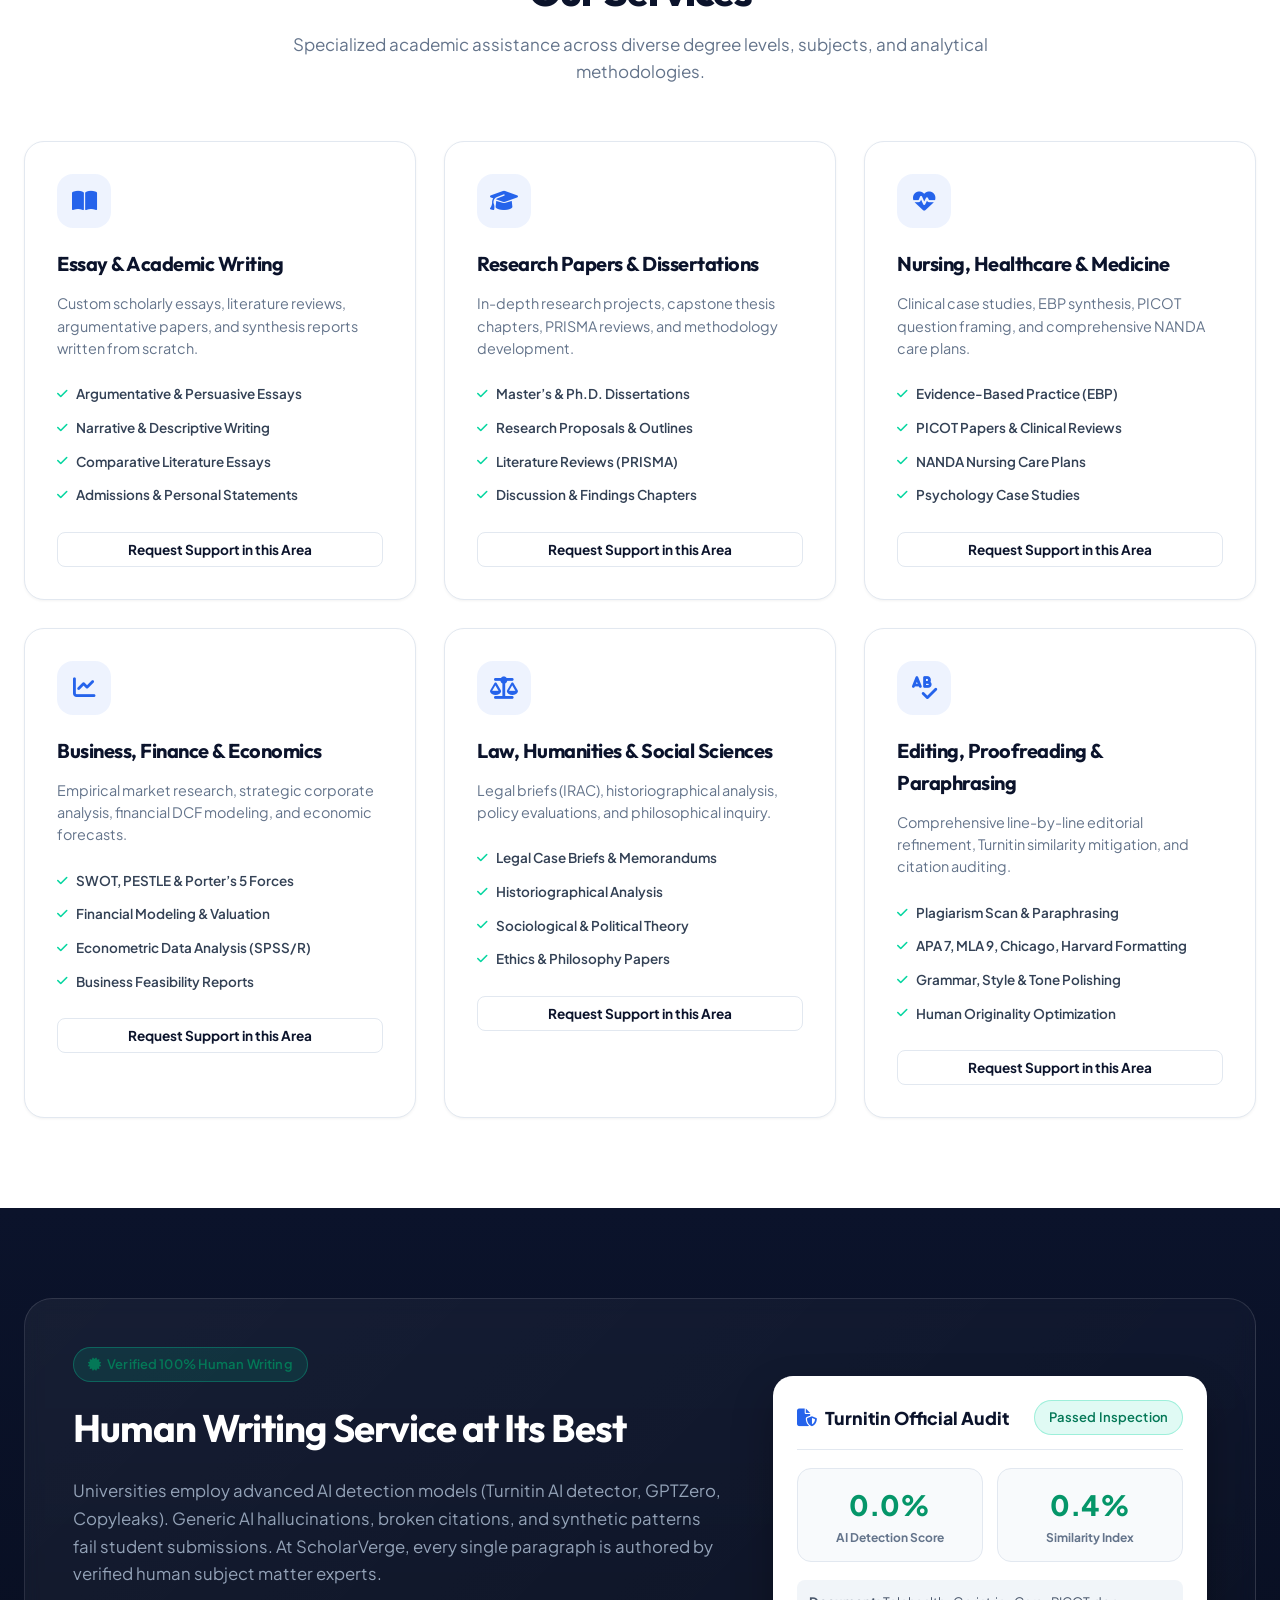
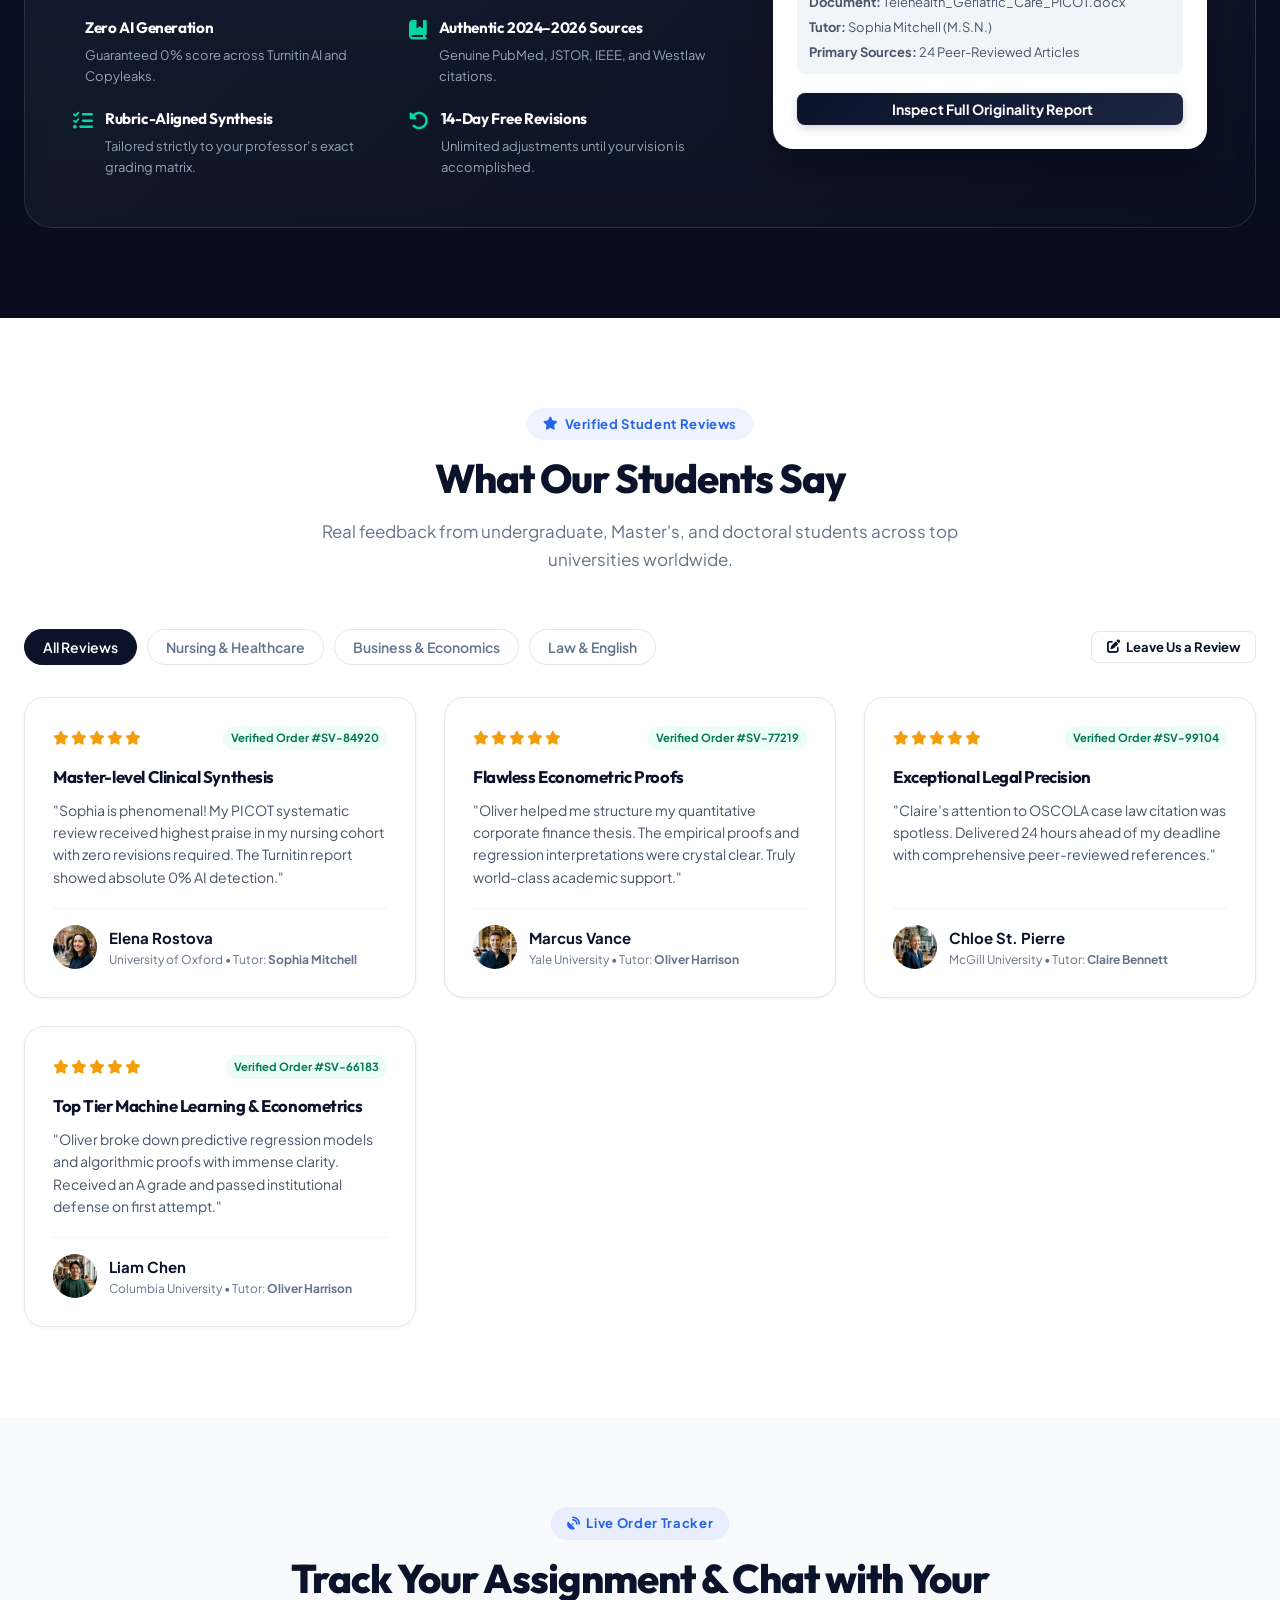
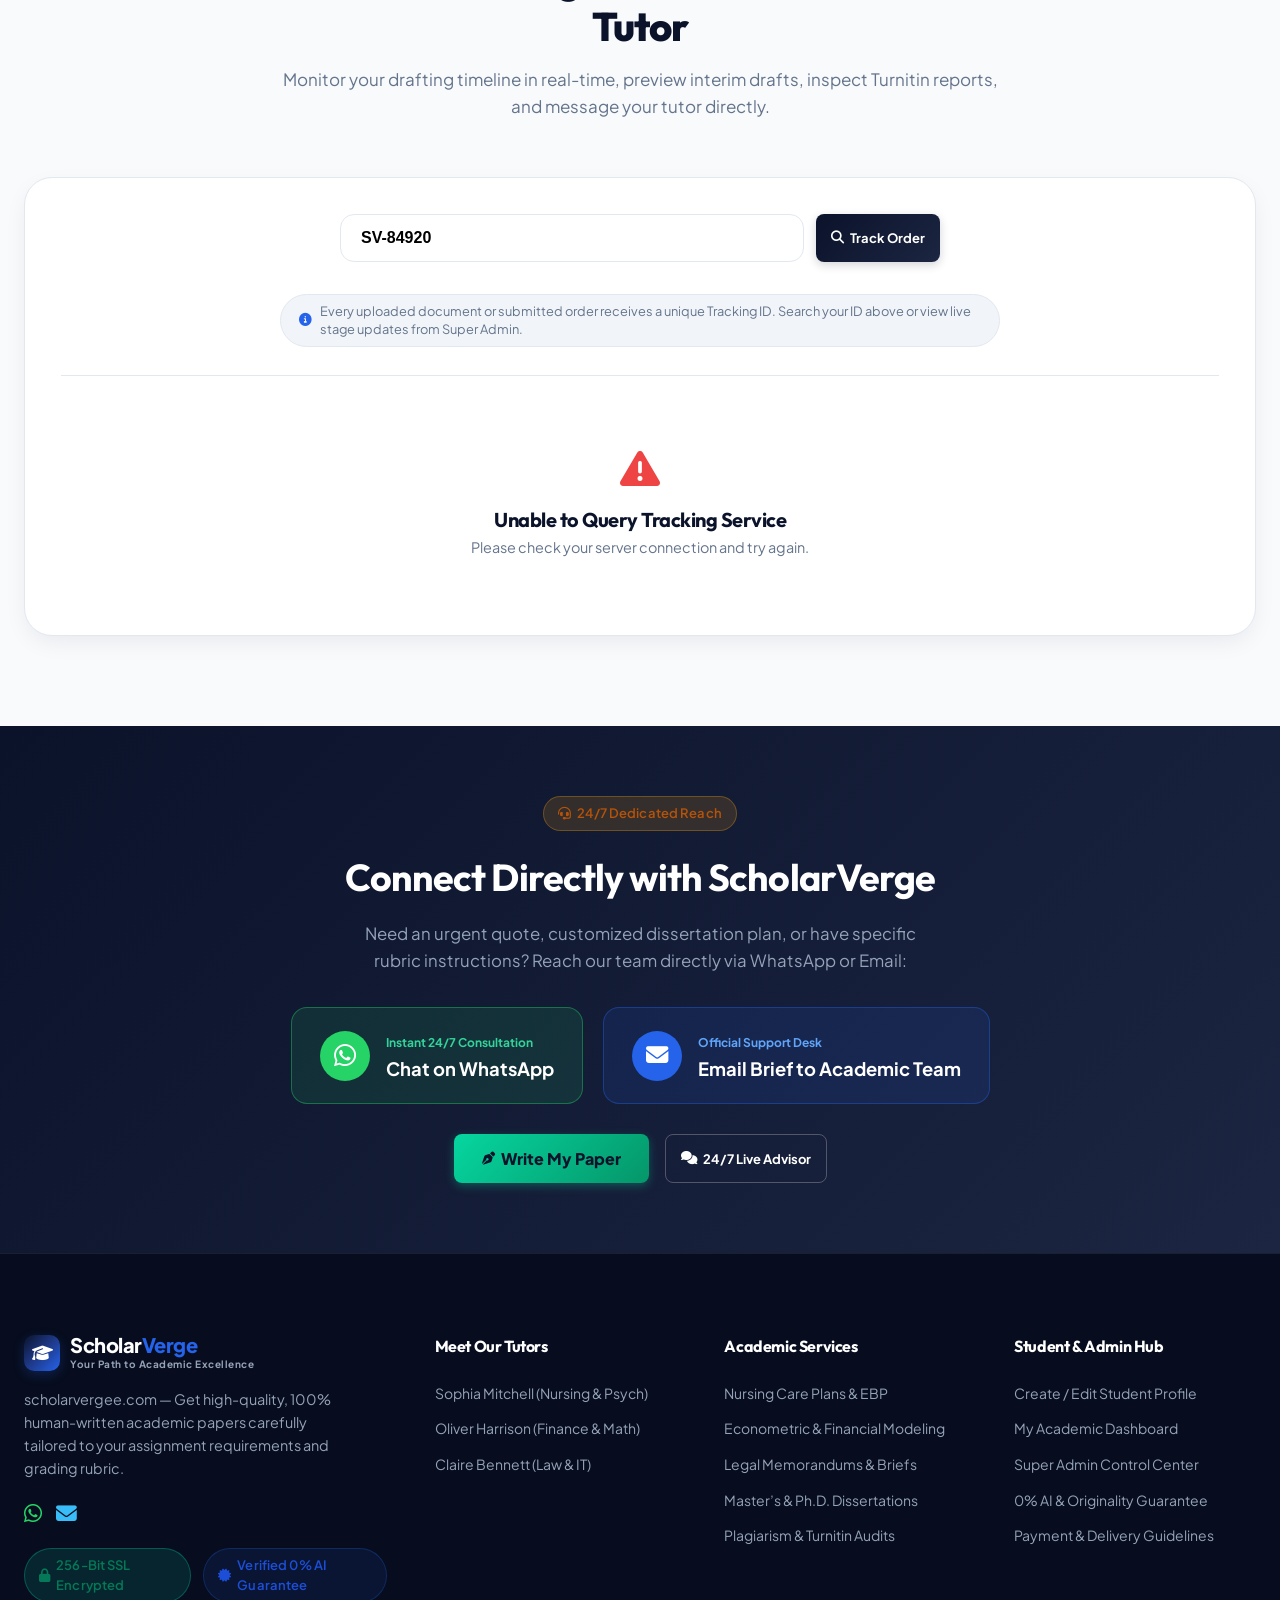
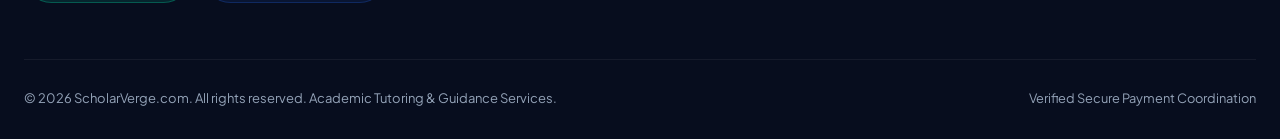
==== commit 8850adee: "Add files via upload Full stack debug" ====
--- a/Idea/index.html
+++ b/Idea/index.html
@@ -479,7 +479,7 @@
           <span style="font-size: 0.7rem; color: #94a3b8;">ScholarVerge Tools & Order Hub</span>
         </div>
       </div>
-      <button class="sidebar-close-btn" id="sidebar-close-btn" aria-label="Close Sidebar">&times;</button>
+      <button class="sidebar-close-btn" id="sidebar-close-btn" aria-label="Close Sidebar" onclick="closeSidebar()">&times;</button>
     </div>
 
     <!-- Sidebar Scrollable Body -->
@@ -1383,7 +1383,7 @@
           <span style="font-size: 0.7rem; color: #cbd5e1;">Avg response time: Under 1 min</span>
         </div>
       </div>
-      <button id="chat-drawer-close" style="color: #ffffff; font-size: 1.2rem;">&times;</button>
+      <button id="chat-drawer-close" style="color: #ffffff; font-size: 1.2rem;" onclick="document.getElementById('live-chat-drawer').classList.remove('active')">&times;</button>
     </div>
 
     <div class="chat-drawer-body" id="chat-drawer-messages">
@@ -1469,11 +1469,14 @@
           <div class="demo-credentials-banner" style="background: linear-gradient(135deg, rgba(37, 99, 235, 0.08), rgba(6, 214, 160, 0.08)); border: 1.5px solid rgba(37, 99, 235, 0.25); border-radius: 10px; padding: 12px 14px; margin-bottom: 16px;">
             <div style="display: flex; justify-content: space-between; align-items: center; margin-bottom: 8px;">
               <span style="font-size: 0.8rem; font-weight: 700; color: var(--primary);"><i class="fa-solid fa-key" style="color: var(--accent-blue);"></i> Instant Verified Demo Accounts</span>
-              <span class="badge badge-trust" style="font-size: 0.65rem; padding: 2px 6px;">1-Click Login</span>
+              <span class="badge badge-trust" style="font-size: 0.65rem; padding: 2px 6px;">1-Click Fill</span>
             </div>
             <div style="display: flex; gap: 8px; flex-wrap: wrap;">
               <button type="button" class="btn btn-outline" style="padding: 5px 10px; font-size: 0.75rem; border-radius: 6px; background: #ffffff;" onclick="fillStudentDemoCredentials()">
                 <i class="fa-solid fa-graduation-cap" style="color: var(--accent-blue);"></i> Fill Student Demo
+              </button>
+              <button type="button" class="btn btn-outline" style="padding: 5px 10px; font-size: 0.75rem; border-radius: 6px; background: #ffffff;" onclick="fillAdminDemoCredentials()">
+                <i class="fa-solid fa-crown" style="color: #fbbf24;"></i> Fill Admin Demo
               </button>
             </div>
           </div>
@@ -1497,9 +1500,14 @@
               </div>
             </div>
 
-            <button type="submit" class="btn btn-primary" style="width: 100%; padding: 13px; font-size: 0.95rem; margin-top: 8px;">
-              <i class="fa-solid fa-arrow-right-to-bracket"></i> Sign In to My Account
-            </button>
+            <div style="display: flex; gap: 10px; margin-top: 10px;">
+              <button type="button" class="btn btn-cancel" style="flex: 1;" onclick="closeModal('auth-modal')">
+                <i class="fa-solid fa-xmark"></i> Cancel
+              </button>
+              <button type="submit" class="btn btn-primary" style="flex: 2; padding: 13px; font-size: 0.95rem;">
+                <i class="fa-solid fa-arrow-right-to-bracket"></i> Sign In to My Account
+              </button>
+            </div>
           </form>
 
           <div style="margin-top: 18px; text-align: center; font-size: 0.8125rem; color: #64748b;">
@@ -1574,9 +1582,17 @@
               </div>
             </div>
 
-            <button type="submit" class="btn btn-accent" style="width: 100%; padding: 13px; font-size: 0.95rem; margin-top: 10px;">
-              <i class="fa-solid fa-user-plus"></i> Create Account
-            </button>
+            <div class="modal-actions-row">
+              <button type="button" class="btn btn-back" onclick="switchAuthTab('login')">
+                <i class="fa-solid fa-arrow-left"></i> Back to Sign In
+              </button>
+              <button type="button" class="btn btn-cancel" onclick="closeModal('auth-modal')">
+                <i class="fa-solid fa-xmark"></i> Cancel
+              </button>
+              <button type="submit" class="btn btn-accent" style="flex: 2; padding: 13px;">
+                <i class="fa-solid fa-user-plus"></i> Create Account
+              </button>
+            </div>
           </form>
 
           <div style="margin-top: 18px; text-align: center; font-size: 0.8125rem; color: #64748b;">
@@ -1586,16 +1602,20 @@
 
         <!-- 3. Super Admin Gate Tab (2FA Removed) -->
         <div id="auth-pane-admin" style="display: none;">
-          <div style="background: linear-gradient(135deg, #1e1b4b 0%, #312e81 100%); border-radius: 12px; padding: 14px; color: #ffffff; margin-bottom: 18px; display: flex; align-items: center; gap: 12px;">
-            <div style="width: 38px; height: 38px; border-radius: 10px; background: rgba(251, 191, 36, 0.2); color: #fbbf24; display: flex; align-items: center; justify-content: center; font-size: 1.2rem; flex-shrink: 0;">
-              <i class="fa-solid fa-crown"></i>
-            </div>
-            <div>
-              <strong style="font-size: 0.9rem; display: block;">Master Administrator Control Center</strong>
-              <span style="font-size: 0.72rem; color: #cbd5e1;">Super Admin Master Credentials Authentication</span>
-            </div>
-          </div>
-
+          <div style="background: linear-gradient(135deg, #1e1b4b 0%, #312e81 100%); border-radius: 12px; padding: 14px; color: #ffffff; margin-bottom: 18px; display: flex; justify-content: space-between; align-items: center; gap: 12px;">
+            <div style="display: flex; align-items: center; gap: 12px;">
+              <div style="width: 38px; height: 38px; border-radius: 10px; background: rgba(251, 191, 36, 0.2); color: #fbbf24; display: flex; align-items: center; justify-content: center; font-size: 1.2rem; flex-shrink: 0;">
+                <i class="fa-solid fa-crown"></i>
+              </div>
+              <div>
+                <strong style="font-size: 0.9rem; display: block;">Master Administrator Control Center</strong>
+                <span style="font-size: 0.72rem; color: #cbd5e1;">Super Admin Master Credentials Authentication</span>
+              </div>
+            </div>
+            <button type="button" class="btn btn-outline" style="padding: 5px 10px; font-size: 0.75rem; border-color: rgba(251, 191, 36, 0.5); color: #fbbf24; background: rgba(255,255,255,0.08);" onclick="fillAdminDemoCredentials()">
+              <i class="fa-solid fa-key"></i> Fill Admin Demo
+            </button>
+          </div>
 
           <form onsubmit="handleSuperAdminLogin(event)">
             <div class="calc-form-group">
@@ -1613,9 +1633,17 @@
               </div>
             </div>
 
-            <button type="submit" class="btn btn-primary" style="width: 100%; padding: 13px; font-size: 0.95rem; background: linear-gradient(135deg, #1e1b4b 0%, #312e81 100%); color: #fbbf24; border: 1px solid #4338ca; margin-top: 8px;">
-              <i class="fa-solid fa-shield-halved"></i> Sign In to Super Admin Command Center
-            </button>
+            <div class="modal-actions-row">
+              <button type="button" class="btn btn-back" onclick="switchAuthTab('login')">
+                <i class="fa-solid fa-arrow-left"></i> Back to Student Login
+              </button>
+              <button type="button" class="btn btn-cancel" onclick="closeModal('auth-modal')">
+                <i class="fa-solid fa-xmark"></i> Cancel
+              </button>
+              <button type="submit" class="btn btn-primary" style="flex: 2; padding: 13px; font-size: 0.95rem; background: linear-gradient(135deg, #1e1b4b 0%, #312e81 100%); color: #fbbf24; border: 1px solid #4338ca;">
+                <i class="fa-solid fa-shield-halved"></i> Sign In to Super Admin
+              </button>
+            </div>
           </form>
         </div>
 
@@ -1630,9 +1658,17 @@
                 <label class="calc-label">Registered Student Email</label>
                 <input type="email" id="reset-req-email" class="calc-input" placeholder="e.g. jordan.m@university.edu" required />
               </div>
-              <button type="submit" class="btn btn-primary" style="width: 100%; padding: 13px; font-size: 0.95rem;">
-                <i class="fa-solid fa-paper-plane"></i> Send 6-Digit Reset Code
-              </button>
+              <div class="modal-actions-row">
+                <button type="button" class="btn btn-back" onclick="switchAuthTab('login')">
+                  <i class="fa-solid fa-arrow-left"></i> Back to Sign In
+                </button>
+                <button type="button" class="btn btn-cancel" onclick="closeModal('auth-modal')">
+                  <i class="fa-solid fa-xmark"></i> Cancel
+                </button>
+                <button type="submit" class="btn btn-primary" style="flex: 2; padding: 13px; font-size: 0.95rem;">
+                  <i class="fa-solid fa-paper-plane"></i> Send 6-Digit Reset Code
+                </button>
+              </div>
             </form>
           </div>
 
@@ -1698,9 +1734,17 @@
                 </div>
               </div>
 
-              <button type="submit" class="btn btn-primary" style="width: 100%; padding: 13px; font-size: 0.95rem; margin-top: 8px;">
-                <i class="fa-solid fa-shield-check"></i> Set New Password & Sign In
-              </button>
+              <div class="modal-actions-row">
+                <button type="button" class="btn btn-back" onclick="backToResetStep1()">
+                  <i class="fa-solid fa-arrow-left"></i> Back
+                </button>
+                <button type="button" class="btn btn-cancel" onclick="closeModal('auth-modal')">
+                  <i class="fa-solid fa-xmark"></i> Cancel
+                </button>
+                <button type="submit" class="btn btn-primary" style="flex: 2; padding: 13px; font-size: 0.95rem;">
+                  <i class="fa-solid fa-shield-check"></i> Set New Password & Sign In
+                </button>
+              </div>
             </form>
           </div>
 
@@ -1717,7 +1761,7 @@
     <div class="modal-card">
       <div class="modal-header">
         <h3 class="modal-title"><i class="fa-solid fa-id-card" style="color: var(--accent-blue);"></i> Student Academic Profile Onboarding</h3>
-        <button class="modal-close" aria-label="Close modal">&times;</button>
+        <button class="modal-close" aria-label="Close modal" onclick="closeModal('student-profile-modal')">&times;</button>
       </div>
       <div class="modal-body">
         <form onsubmit="submitStudentProfile(event)">
@@ -1787,11 +1831,17 @@
             <i class="fa-solid fa-shield-check"></i> Connected to PostgreSQL Academic Storage. Update your academic major, target GPA, or preferred citation style at any time.
           </div>
 
-          <div style="display: flex; gap: 10px; margin-top: 8px;">
+          <div class="modal-actions-row" style="margin-top: 14px;">
+            <button type="button" class="btn btn-back" onclick="closeModal('student-profile-modal'); openStudentDashboard();">
+              <i class="fa-solid fa-arrow-left"></i> Back to Hub
+            </button>
+            <button type="button" class="btn btn-cancel" onclick="closeModal('student-profile-modal')">
+              <i class="fa-solid fa-xmark"></i> Cancel
+            </button>
             <button type="submit" class="btn btn-primary" style="flex: 2; padding: 13px; font-size: 0.95rem;">
               <i class="fa-solid fa-floppy-disk"></i> Save Profile Details
             </button>
-            <button type="button" class="btn btn-outline" style="flex: 1; padding: 13px; font-size: 0.85rem; color: #ef4444; border-color: #fca5a5;" onclick="handleStudentDeleteAccount()">
+            <button type="button" class="btn btn-cancel-danger" style="padding: 13px; font-size: 0.85rem;" onclick="handleStudentDeleteAccount()">
               <i class="fa-solid fa-trash-can"></i> Deactivate
             </button>
           </div>
@@ -1805,7 +1855,7 @@
     <div class="modal-card" style="max-width: 850px;">
       <div class="modal-header">
         <h3 class="modal-title"><i class="fa-solid fa-gauge-high" style="color: var(--accent-teal-dark);"></i> Student Academic Hub</h3>
-        <button class="modal-close" aria-label="Close modal">&times;</button>
+        <button class="modal-close" aria-label="Close modal" onclick="closeModal('student-dashboard-modal')">&times;</button>
       </div>
       <div class="modal-body">
         <!-- Live Student Notification Alert (e.g. Assignment Completed & Verified) -->
@@ -1895,12 +1945,22 @@
         </div>
 
         <div style="display: flex; justify-content: space-between; margin-top: 20px; gap: 12px; flex-wrap: wrap;">
-          <button class="btn btn-outline" onclick="openStudentProfileModal()">
-            <i class="fa-solid fa-pen-to-square"></i> Edit Profile Preferences
-          </button>
-          <a href="https://wa.me/16677757597" target="_blank" class="btn btn-whatsapp">
-            <i class="fa-brands fa-whatsapp"></i> Chat with Academic Advisor
-          </a>
+          <div style="display: flex; gap: 10px; flex-wrap: wrap;">
+            <button class="btn btn-back" onclick="closeModal('student-dashboard-modal')">
+              <i class="fa-solid fa-arrow-left"></i> Back to Main Site
+            </button>
+            <button class="btn btn-outline" onclick="openStudentProfileModal()">
+              <i class="fa-solid fa-pen-to-square"></i> Edit Profile Preferences
+            </button>
+          </div>
+          <div style="display: flex; gap: 10px; flex-wrap: wrap;">
+            <a href="https://wa.me/16677757597" target="_blank" class="btn btn-whatsapp">
+              <i class="fa-brands fa-whatsapp"></i> Chat with Academic Advisor
+            </a>
+            <button class="btn btn-cancel" onclick="closeModal('student-dashboard-modal')">
+              <i class="fa-solid fa-xmark"></i> Close Hub
+            </button>
+          </div>
         </div>
       </div>
     </div>
@@ -1922,7 +1982,7 @@
               </p>
             </div>
           </div>
-          <button class="modal-close" aria-label="Close modal" style="color: #ffffff; background: rgba(255,255,255,0.1);">&times;</button>
+          <button class="modal-close" aria-label="Close modal" onclick="closeModal('student-activities-modal')" style="color: #ffffff; background: rgba(255,255,255,0.1);">&times;</button>
         </div>
 
         <!-- Activity Tabs Bar -->
@@ -2005,9 +2065,17 @@
               <textarea id="book-notes" class="calc-input" rows="3" placeholder="Briefly describe what you would like to cover with your tutor during this session..."></textarea>
             </div>
 
-            <button type="submit" class="btn btn-primary" style="width: 100%; padding: 13px; font-size: 0.95rem;">
-              <i class="fa-brands fa-whatsapp"></i> Request Consultation & Dispatch to WhatsApp Admin
-            </button>
+            <div class="modal-actions-row" style="margin-top: 14px;">
+              <button type="button" class="btn btn-back" onclick="closeModal('student-activities-modal'); openStudentDashboard();">
+                <i class="fa-solid fa-arrow-left"></i> Back to Hub
+              </button>
+              <button type="button" class="btn btn-cancel" onclick="closeModal('student-activities-modal')">
+                <i class="fa-solid fa-xmark"></i> Cancel
+              </button>
+              <button type="submit" class="btn btn-primary" style="flex: 2; padding: 13px; font-size: 0.95rem;">
+                <i class="fa-brands fa-whatsapp"></i> Request Consultation & Dispatch to WhatsApp
+              </button>
+            </div>
           </form>
 
           <div id="booking-confirmation-card" style="display: none; margin-top: 18px;"></div>
@@ -2194,14 +2262,22 @@
                 </div>
               </div>
 
-              <!-- Send Button: ONLY visible AFTER a file is chosen/uploaded -->
-              <div id="upload-submit-container" style="display: none;">
-                <button type="submit" class="btn btn-primary" style="width: 100%; padding: 14px; font-size: 1rem; border-radius: var(--radius-md);">
-                  <i class="fa-solid fa-paper-plane"></i> Send Assignment Document & Dispatch Brief
-                </button>
-              </div>
-              <div id="upload-no-file-hint" style="text-align: center; font-size: 0.82rem; color: #64748b; margin-top: 6px; background: #f1f5f9; padding: 12px; border-radius: 8px; border: 1px dashed #cbd5e1;">
-                <i class="fa-solid fa-arrow-up" style="color: #2563eb;"></i> Please select or drag a file above to enable the Send button.
+              <!-- Send Button & Navigation Actions -->
+              <div id="upload-submit-container" style="display: block; margin-top: 14px;">
+                <div class="modal-actions-row">
+                  <button type="button" class="btn btn-back" onclick="closeModal('student-activities-modal'); openStudentDashboard();">
+                    <i class="fa-solid fa-arrow-left"></i> Back to Hub
+                  </button>
+                  <button type="button" class="btn btn-cancel" onclick="closeModal('student-activities-modal')">
+                    <i class="fa-solid fa-xmark"></i> Cancel
+                  </button>
+                  <button type="submit" class="btn btn-primary" style="flex: 2; padding: 14px; font-size: 0.95rem;">
+                    <i class="fa-solid fa-paper-plane"></i> Send Assignment Document & Dispatch Brief
+                  </button>
+                </div>
+              </div>
+              <div id="upload-no-file-hint" style="text-align: center; font-size: 0.78rem; color: #64748b; margin-top: 8px;">
+                <i class="fa-solid fa-circle-info" style="color: #2563eb;"></i> You can attach files above, or paste detailed instructions below to dispatch your brief.
               </div>
             </form>
           </div>
@@ -2263,9 +2339,17 @@
               <textarea id="rev-act-content" class="calc-input" rows="4" placeholder="Detail the tutor's depth of research, turnaround speed, and how it boosted your academic GPA..." required></textarea>
             </div>
 
-            <button type="submit" class="btn btn-accent" style="width: 100%; padding: 13px; font-size: 0.95rem;">
-              <i class="fa-solid fa-star"></i> Submit & Publish Verified Review
-            </button>
+            <div class="modal-actions-row" style="margin-top: 14px;">
+              <button type="button" class="btn btn-back" onclick="closeModal('student-activities-modal'); openStudentDashboard();">
+                <i class="fa-solid fa-arrow-left"></i> Back to Hub
+              </button>
+              <button type="button" class="btn btn-cancel" onclick="closeModal('student-activities-modal')">
+                <i class="fa-solid fa-xmark"></i> Cancel
+              </button>
+              <button type="submit" class="btn btn-accent" style="flex: 2; padding: 13px; font-size: 0.95rem;">
+                <i class="fa-solid fa-star"></i> Submit & Publish Verified Review
+              </button>
+            </div>
           </form>
         </div>
 
@@ -2329,6 +2413,14 @@
             <button type="button" class="btn btn-outline" style="width: 100%; font-size: 0.85rem; padding: 8px;" onclick="copyLiveCitation()">
               <i class="fa-solid fa-copy"></i> Copy Formatted Citation to Clipboard
             </button>
+            <div class="modal-actions-row" style="margin-top: 14px;">
+              <button type="button" class="btn btn-back" onclick="closeModal('student-activities-modal'); openStudentDashboard();">
+                <i class="fa-solid fa-arrow-left"></i> Back to Hub
+              </button>
+              <button type="button" class="btn btn-cancel" onclick="closeModal('student-activities-modal')">
+                <i class="fa-solid fa-xmark"></i> Close Tools
+              </button>
+            </div>
           </div>
         </div>
       </div>
@@ -2348,13 +2440,19 @@
             <span style="font-size: 0.75rem; color: #94a3b8;">ScholarVerge System Operations & PostgreSQL Live Hub</span>
           </div>
         </div>
-        <div style="display: flex; align-items: center; gap: 10px;">
+        <div style="display: flex; align-items: center; gap: 8px; flex-wrap: wrap;">
           <button class="btn btn-outline" id="admin-notif-toggle-btn" onclick="toggleAdminNotificationPanel()" style="color: #ffffff; border-color: rgba(255,255,255,0.3); padding: 6px 12px; font-size: 0.8rem; display: inline-flex; align-items: center; gap: 6px; position: relative;">
             <i class="fa-solid fa-bell"></i>
             <span>Alerts</span>
             <span id="admin-notif-badge" class="badge" style="background: #ef4444; color: #ffffff; font-size: 0.68rem; padding: 2px 6px; border-radius: 10px; display: none;">0</span>
           </button>
-          <button class="modal-close" aria-label="Close modal" style="color: #ffffff; background: rgba(255,255,255,0.1);">&times;</button>
+          <button class="btn btn-outline" onclick="closeModal('super-admin-modal')" style="color: #cbd5e1; border-color: rgba(255,255,255,0.2); padding: 6px 12px; font-size: 0.8rem;">
+            <i class="fa-solid fa-arrow-left"></i> Back to Site
+          </button>
+          <button class="btn btn-cancel-danger" onclick="handleAdminSignOut()" style="padding: 6px 12px; font-size: 0.8rem;">
+            <i class="fa-solid fa-right-from-bracket"></i> Sign Out
+          </button>
+          <button class="modal-close" aria-label="Close modal" onclick="closeModal('super-admin-modal')" style="color: #ffffff; background: rgba(255,255,255,0.1);">&times;</button>
         </div>
       </div>
 
@@ -2722,6 +2820,21 @@
           <pre class="db-console-panel" id="admin-db-console">Connecting to PostgreSQL engine...</pre>
         </div>
 
+        <!-- Super Admin Operational Navigation Footer -->
+        <div style="margin-top: 24px; padding-top: 16px; border-top: 1px solid #e2e8f0; display: flex; justify-content: space-between; align-items: center; flex-wrap: wrap; gap: 10px;">
+          <div style="display: flex; gap: 10px; flex-wrap: wrap;">
+            <button type="button" class="btn btn-back" onclick="closeModal('super-admin-modal')">
+              <i class="fa-solid fa-arrow-left"></i> Back to Website
+            </button>
+            <button type="button" class="btn btn-cancel" onclick="closeModal('super-admin-modal')">
+              <i class="fa-solid fa-xmark"></i> Close Admin Portal
+            </button>
+          </div>
+          <button type="button" class="btn btn-cancel-danger" onclick="handleAdminSignOut()">
+            <i class="fa-solid fa-right-from-bracket"></i> Sign Out Super Admin
+          </button>
+        </div>
+
       </div>
     </div>
   </div>
@@ -2731,7 +2844,7 @@
     <div class="modal-card" style="max-width: 520px;">
       <div class="modal-header">
         <h3 class="modal-title"><i class="fa-solid fa-video" style="color: #2563eb;"></i> Assign Meeting Link</h3>
-        <button class="modal-close" aria-label="Close modal">&times;</button>
+        <button class="modal-close" aria-label="Close modal" onclick="closeModal('admin-set-meetlink-modal')">&times;</button>
       </div>
       <div class="modal-body">
         <form onsubmit="handleAdminSubmitMeetingLink(event)">
@@ -2758,9 +2871,17 @@
             <input type="text" id="admin-assign-note" class="calc-input" value="Your specialist tutor is prepared for your scheduled session." />
           </div>
 
-          <button type="submit" class="btn btn-primary" style="width: 100%; padding: 12px; font-size: 0.9rem;">
-            <i class="fa-solid fa-check"></i> Confirm Link & Open WhatsApp to Share
-          </button>
+          <div class="modal-actions-row" style="margin-top: 14px;">
+            <button type="button" class="btn btn-back" onclick="closeModal('admin-set-meetlink-modal')">
+              <i class="fa-solid fa-arrow-left"></i> Back to Admin
+            </button>
+            <button type="button" class="btn btn-cancel" onclick="closeModal('admin-set-meetlink-modal')">
+              <i class="fa-solid fa-xmark"></i> Cancel
+            </button>
+            <button type="submit" class="btn btn-primary" style="flex: 2; padding: 12px; font-size: 0.9rem;">
+              <i class="fa-solid fa-check"></i> Confirm Link & Share
+            </button>
+          </div>
         </form>
       </div>
     </div>
@@ -2779,7 +2900,7 @@
             <span style="font-size: 0.72rem; color: #94a3b8;" id="admin-stage-header-order-ref">Order #SV-84920</span>
           </div>
         </div>
-        <button class="modal-close" aria-label="Close modal" style="color: #fff; background: rgba(255,255,255,0.1);">&times;</button>
+        <button class="modal-close" aria-label="Close modal" onclick="closeModal('admin-order-stage-modal')" style="color: #fff; background: rgba(255,255,255,0.1);">&times;</button>
       </div>
       <div class="modal-body">
         <form onsubmit="handleAdminSubmitOrderStageUpdate(event)">
@@ -2874,9 +2995,17 @@
             </div>
           </div>
 
-          <button type="submit" class="btn btn-primary" style="width: 100%; padding: 13px; font-size: 0.95rem; margin-top: 6px;">
-            <i class="fa-solid fa-floppy-disk"></i> Save Stage to DB & Open WhatsApp Notify
-          </button>
+          <div class="modal-actions-row" style="margin-top: 14px;">
+            <button type="button" class="btn btn-back" onclick="closeModal('admin-order-stage-modal')">
+              <i class="fa-solid fa-arrow-left"></i> Back to Orders
+            </button>
+            <button type="button" class="btn btn-cancel" onclick="closeModal('admin-order-stage-modal')">
+              <i class="fa-solid fa-xmark"></i> Cancel
+            </button>
+            <button type="submit" class="btn btn-primary" style="flex: 2; padding: 13px; font-size: 0.95rem;">
+              <i class="fa-solid fa-floppy-disk"></i> Save Stage to DB & Open WhatsApp
+            </button>
+          </div>
         </form>
       </div>
     </div>
@@ -2895,7 +3024,7 @@
             <span style="font-size: 0.72rem; color: #a7f3d0;" id="admin-complete-header-order-ref">Order #SV-84920</span>
           </div>
         </div>
-        <button class="modal-close" aria-label="Close modal" style="color: #fff; background: rgba(255,255,255,0.1);">&times;</button>
+        <button class="modal-close" aria-label="Close modal" onclick="closeModal('admin-upload-completed-modal')" style="color: #fff; background: rgba(255,255,255,0.1);">&times;</button>
       </div>
       <div class="modal-body">
         <form onsubmit="handleAdminSubmitCompletedWork(event)">
@@ -2940,9 +3069,17 @@
             <textarea id="admin-complete-notes" class="calc-input" rows="2" placeholder="e.g. Your assignment has been completed by your tutor with verified 0.0% AI. Download below!"></textarea>
           </div>
 
-          <button type="submit" class="btn btn-primary" style="width: 100%; padding: 13px; font-size: 0.95rem; background: linear-gradient(135deg, #059669 0%, #047857 100%); border: none;">
-            <i class="fa-solid fa-upload"></i> Load Completed Work to Student Portal & WhatsApp
-          </button>
+          <div class="modal-actions-row" style="margin-top: 14px;">
+            <button type="button" class="btn btn-back" onclick="closeModal('admin-upload-completed-modal')">
+              <i class="fa-solid fa-arrow-left"></i> Back to Orders
+            </button>
+            <button type="button" class="btn btn-cancel" onclick="closeModal('admin-upload-completed-modal')">
+              <i class="fa-solid fa-xmark"></i> Cancel
+            </button>
+            <button type="submit" class="btn btn-primary" style="flex: 2; padding: 13px; font-size: 0.95rem; background: linear-gradient(135deg, #059669 0%, #047857 100%); border: none;">
+              <i class="fa-solid fa-upload"></i> Load Completed Work
+            </button>
+          </div>
         </form>
       </div>
     </div>
@@ -2969,7 +3106,9 @@
       <div class="modal-footer" style="padding: 14px 22px; background: #f8fafc; border-top: 1px solid #e2e8f0; display: flex; justify-content: space-between; align-items: center; gap: 10px;">
         <span style="font-size: 0.75rem; color: #64748b;"><i class="fa-solid fa-shield-halved" style="color: #059669;"></i> Verified Academic Record</span>
         <div style="display: flex; gap: 8px;">
-          <button type="button" class="btn btn-outline" onclick="closeModal('admin-order-specs-modal')">Close</button>
+          <button type="button" class="btn btn-back" onclick="closeModal('admin-order-specs-modal')">
+            <i class="fa-solid fa-arrow-left"></i> Back to Orders
+          </button>
           <a href="#" id="admin-specs-modal-wa-btn" target="_blank" class="btn btn-whatsapp" style="text-decoration: none;">
             <i class="fa-brands fa-whatsapp"></i> Chat with Client
           </a>
@@ -2983,7 +3122,7 @@
     <div class="modal-card">
       <div class="modal-header">
         <h3 class="modal-title"><i class="fa-solid fa-pen-nib" style="color: var(--accent-blue);"></i> Write My Paper - Assignment Order</h3>
-        <button class="modal-close" aria-label="Close modal">&times;</button>
+        <button class="modal-close" aria-label="Close modal" onclick="closeOrderPaperModal()">&times;</button>
       </div>
       <div class="modal-body">
         <div class="wizard-steps-indicator">
@@ -3005,8 +3144,30 @@
           </div>
         </div>
 
-        <!-- Step 1: Assignment Basics -->
+        <!-- Step 1: Assignment Basics & Student Contact -->
         <div id="order-step-pane-1">
+          <!-- Student Contact Info Card (Auto-filled if logged in) -->
+          <div style="background: #f8fafc; border: 1.5px solid #e2e8f0; border-radius: 12px; padding: 12px 14px; margin-bottom: 14px;">
+            <div style="display: flex; justify-content: space-between; align-items: center; margin-bottom: 8px;">
+              <span style="font-size: 0.82rem; font-weight: 700; color: #1e293b;"><i class="fa-solid fa-user-graduate" style="color: #2563eb;"></i> Student Information</span>
+              <span id="order-user-status-pill" class="badge badge-secondary" style="font-size: 0.7rem;">Guest Student</span>
+            </div>
+            <div style="display: grid; grid-template-columns: 1fr 1fr; gap: 10px;">
+              <div class="calc-form-group" style="margin-bottom: 0;">
+                <label class="calc-label" style="font-size: 0.78rem;">Full Name</label>
+                <input type="text" id="order-student-name" class="calc-input" placeholder="e.g. Jordan Miller" required />
+              </div>
+              <div class="calc-form-group" style="margin-bottom: 0;">
+                <label class="calc-label" style="font-size: 0.78rem;">Student Email</label>
+                <input type="email" id="order-student-email" class="calc-input" placeholder="e.g. jordan.m@university.edu" required />
+              </div>
+            </div>
+            <div class="calc-form-group" style="margin-top: 10px; margin-bottom: 0;">
+              <label class="calc-label" style="font-size: 0.78rem;">WhatsApp / Contact Number (For Instant Invoicing & Updates)</label>
+              <input type="tel" id="order-student-phone" class="calc-input" placeholder="e.g. +1 667 775 7597" />
+            </div>
+          </div>
+
           <div class="calc-form-group">
             <label class="calc-label">Paper Topic or Subject Title</label>
             <input type="text" id="order-topic" class="calc-input" placeholder="e.g. Ethical Implications of AI in Healthcare" required />
@@ -3089,9 +3250,14 @@
           <input type="hidden" id="order-deadline-datetime" value="" />
           <input type="hidden" id="order-deadline-modal" value="" />
 
-          <button class="btn btn-primary" style="width: 100%; margin-top: 8px;" onclick="nextOrderStep()">
-            Next: Instructions & Rubric <i class="fa-solid fa-arrow-right"></i>
-          </button>
+          <div class="modal-actions-row" style="margin-top: 14px;">
+            <button type="button" class="btn btn-cancel" onclick="closeOrderPaperModal()">
+              <i class="fa-solid fa-xmark"></i> Cancel
+            </button>
+            <button type="button" class="btn btn-primary" style="flex: 2;" onclick="nextOrderStep()">
+              Next: Instructions & Rubric <i class="fa-solid fa-arrow-right"></i>
+            </button>
+          </div>
         </div>
 
         <!-- Step 2: Instructions & Uploads -->
@@ -3137,9 +3303,16 @@
               </button>
             </div>
           </div>
-          <div style="display: flex; gap: 12px; margin-top: 14px;">
-            <button class="btn btn-outline" style="flex: 1;" onclick="prevOrderStep()">Back</button>
-            <button class="btn btn-primary" style="flex: 2;" onclick="nextOrderStep()">Next: Select Tutor <i class="fa-solid fa-arrow-right"></i></button>
+          <div class="modal-actions-row" style="margin-top: 14px;">
+            <button type="button" class="btn btn-back" onclick="prevOrderStep()">
+              <i class="fa-solid fa-arrow-left"></i> Back
+            </button>
+            <button type="button" class="btn btn-cancel" onclick="closeOrderPaperModal()">
+              <i class="fa-solid fa-xmark"></i> Cancel
+            </button>
+            <button type="button" class="btn btn-primary" style="flex: 2;" onclick="nextOrderStep()">
+              Next: Select Tutor <i class="fa-solid fa-arrow-right"></i>
+            </button>
           </div>
         </div>
 
@@ -3158,9 +3331,16 @@
             <i class="fa-solid fa-circle-info" style="color: #2563eb;"></i> 
             Your selected specialist tutor and administration will review your prompt and specifications upon submission.
           </div>
-          <div style="display: flex; gap: 12px;">
-            <button class="btn btn-outline" style="flex: 1;" onclick="prevOrderStep()">Back</button>
-            <button class="btn btn-primary" style="flex: 2;" onclick="nextOrderStep()">Next: Review & Payment Inquiry <i class="fa-solid fa-arrow-right"></i></button>
+          <div class="modal-actions-row" style="margin-top: 14px;">
+            <button type="button" class="btn btn-back" onclick="prevOrderStep()">
+              <i class="fa-solid fa-arrow-left"></i> Back
+            </button>
+            <button type="button" class="btn btn-cancel" onclick="closeOrderPaperModal()">
+              <i class="fa-solid fa-xmark"></i> Cancel
+            </button>
+            <button type="button" class="btn btn-primary" style="flex: 2;" onclick="nextOrderStep()">
+              Next: Review & Payment Inquiry <i class="fa-solid fa-arrow-right"></i>
+            </button>
           </div>
         </div>
 
@@ -3183,11 +3363,53 @@
               </div>
             </div>
           </div>
-          <div style="display: flex; gap: 12px;">
-            <button class="btn btn-outline" style="flex: 1;" onclick="prevOrderStep()">Back</button>
-            <button class="btn btn-primary" style="flex: 2; padding: 12px 20px; font-size: 0.95rem; font-weight: 700; background: linear-gradient(135deg, #1e40af 0%, #2563eb 100%);" onclick="submitAcademicOrder(event)">
-              <i class="fa-solid fa-envelope-circle-check"></i> Submit Order & Inquire Payment via Email
-            </button>
+          <div class="modal-actions-row" style="margin-top: 14px;">
+            <button type="button" class="btn btn-back" onclick="prevOrderStep()">
+              <i class="fa-solid fa-arrow-left"></i> Back
+            </button>
+            <button type="button" class="btn btn-cancel" onclick="closeOrderPaperModal()">
+              <i class="fa-solid fa-xmark"></i> Cancel
+            </button>
+            <button type="button" id="order-submit-btn" class="btn btn-primary" style="flex: 2; padding: 12px 20px; font-size: 0.95rem; font-weight: 700; background: linear-gradient(135deg, #1e40af 0%, #2563eb 100%);" onclick="submitAcademicOrder(event)">
+              <i class="fa-solid fa-paper-plane"></i> Submit Order & Inquire Payment
+            </button>
+          </div>
+        </div>
+
+        <!-- Step 5: Order Confirmation & Live Tracking Jump -->
+        <div id="order-step-pane-5" style="display: none;">
+          <div class="order-conf-card">
+            <div class="order-conf-celebrate">
+              <i class="fa-solid fa-circle-check"></i>
+            </div>
+            <h3 style="font-size: 1.4rem; color: #0f172a; margin: 0 0 6px;">Assignment Order Confirmed!</h3>
+            <p style="font-size: 0.88rem; color: #475569; margin: 0 0 16px;">
+              Your academic specifications have been recorded in our PostgreSQL database and assigned to your specialist tutor.
+            </p>
+            <div style="font-size: 0.78rem; text-transform: uppercase; letter-spacing: 0.08em; color: #64748b; font-weight: 700; margin-bottom: 4px;">Official Tracking Reference</div>
+            <div class="order-conf-ref" id="order-conf-ref-display">#SV-00000</div>
+            <div style="background: #ffffff; border: 1px solid #e2e8f0; border-radius: 10px; padding: 12px 14px; text-align: left; font-size: 0.825rem; color: #334155; margin-bottom: 20px;">
+              <p style="margin: 0 0 6px;"><strong><i class="fa-solid fa-shield-halved" style="color: #059669;"></i> Next Steps for Invoicing & Payment:</strong></p>
+              <span style="color: #64748b;">Our Admin billing desk has been notified. You can send your payment inquiry email with 1 click or chat instantly on WhatsApp to receive payment instructions.</span>
+            </div>
+            <div style="display: flex; flex-direction: column; gap: 10px;">
+              <div style="display: flex; gap: 10px; flex-wrap: wrap;">
+                <a href="#" id="order-conf-mailto-btn" class="btn btn-primary" style="flex: 1; min-width: 200px; padding: 11px; font-size: 0.88rem; text-decoration: none;">
+                  <i class="fa-solid fa-envelope"></i> Send Email to Admin Desk
+                </a>
+                <a href="#" id="order-conf-whatsapp-btn" target="_blank" class="btn btn-whatsapp" style="flex: 1; min-width: 200px; padding: 11px; font-size: 0.88rem; text-decoration: none;">
+                  <i class="fa-brands fa-whatsapp"></i> Chat on WhatsApp Desk
+                </a>
+              </div>
+              <div class="modal-actions-row">
+                <button type="button" id="order-conf-track-btn" class="btn btn-outline" style="flex: 1; padding: 11px; font-size: 0.88rem;">
+                  <i class="fa-solid fa-satellite-dish"></i> Track Order Live
+                </button>
+                <button type="button" class="btn btn-cancel" style="flex: 1; padding: 11px;" onclick="closeOrderPaperModal()">
+                  <i class="fa-solid fa-arrow-left"></i> Back to Main Site
+                </button>
+              </div>
+            </div>
           </div>
         </div>
       </div>
@@ -3199,7 +3421,7 @@
     <div class="modal-card">
       <div class="modal-header">
         <h3 class="modal-title"><i class="fa-solid fa-star" style="color: #f59e0b;"></i> Leave Us a Review</h3>
-        <button class="modal-close" aria-label="Close modal">&times;</button>
+        <button class="modal-close" aria-label="Close modal" onclick="closeModal('review-modal')">&times;</button>
       </div>
       <div class="modal-body">
         <form onsubmit="submitStudentReview(event)">
@@ -3234,9 +3456,14 @@
             <label class="calc-label">Your Detailed Review</label>
             <textarea id="rev-text" class="calc-input" rows="4" placeholder="Tell other students about your experience, response speed, writing quality, and Turnitin report..." required></textarea>
           </div>
-          <button type="submit" class="btn btn-primary" style="width: 100%; padding: 14px;">
-            Submit Verified Review
-          </button>
+          <div class="modal-actions-row" style="margin-top: 14px;">
+            <button type="button" class="btn btn-cancel" onclick="closeModal('review-modal')">
+              <i class="fa-solid fa-xmark"></i> Cancel
+            </button>
+            <button type="submit" class="btn btn-primary" style="flex: 2; padding: 13px;">
+              <i class="fa-solid fa-star"></i> Submit Verified Review
+            </button>
+          </div>
         </form>
       </div>
     </div>
@@ -3247,7 +3474,7 @@
     <div class="modal-card" style="max-width: 750px;">
       <div class="modal-header">
         <h3 class="modal-title"><i class="fa-solid fa-certificate" style="color: var(--accent-teal-dark);"></i> Official Turnitin & AI Authenticity Certificate</h3>
-        <button class="modal-close" aria-label="Close modal">&times;</button>
+        <button class="modal-close" aria-label="Close modal" onclick="closeModal('turnitin-modal')">&times;</button>
       </div>
       <div class="modal-body">
         <div style="background: #0b132b; color: #ffffff; border-radius: 14px; padding: 24px; margin-bottom: 24px;">
@@ -3282,9 +3509,14 @@
           <li><i class="fa-solid fa-circle-check" style="color: #059669;"></i> Formatted rigorously according to chosen style guide (APA 7, MLA 9, Harvard, OSCOLA).</li>
         </ul>
 
-        <button class="btn btn-primary" style="width: 100%;" onclick="showToast('Sample PDF certificate downloaded!')">
-          <i class="fa-solid fa-download"></i> Download Sample Originality PDF Report
-        </button>
+        <div class="modal-actions-row" style="margin-top: 14px;">
+          <button type="button" class="btn btn-cancel" onclick="closeModal('turnitin-modal')">
+            <i class="fa-solid fa-arrow-left"></i> Back / Close
+          </button>
+          <button type="button" class="btn btn-primary" style="flex: 2; padding: 13px;" onclick="showToast('Sample PDF certificate downloaded!')">
+            <i class="fa-solid fa-download"></i> Download Sample Originality PDF Report
+          </button>
+        </div>
       </div>
     </div>
   </div>
--- a/Idea/styles/main.css
+++ b/Idea/styles/main.css
@@ -4595,3 +4595,121 @@
   border-color: #ef4444;
 }
 
+/* ==========================================================================
+   Universal Cancel & Back Buttons + Modal Navigation System
+   ========================================================================== */
+.modal-actions-row {
+  display: flex;
+  align-items: center;
+  justify-content: space-between;
+  gap: 12px;
+  margin-top: 18px;
+  flex-wrap: wrap;
+}
+
+.modal-actions-row .btn {
+  display: inline-flex;
+  align-items: center;
+  justify-content: center;
+  gap: 8px;
+  font-weight: 600;
+  transition: all 0.2s cubic-bezier(0.16, 1, 0.3, 1);
+}
+
+.btn-back {
+  background: #f1f5f9 !important;
+  color: #334155 !important;
+  border: 1.5px solid #cbd5e1 !important;
+  padding: 10px 18px !important;
+  border-radius: var(--radius-md) !important;
+  font-size: 0.875rem !important;
+  cursor: pointer !important;
+  display: inline-flex !important;
+  align-items: center !important;
+  gap: 6px !important;
+  font-weight: 600 !important;
+}
+
+.btn-back:hover {
+  background: #e2e8f0 !important;
+  color: #0f172a !important;
+  border-color: #94a3b8 !important;
+  transform: translateX(-2px);
+}
+
+.btn-cancel {
+  background: #ffffff !important;
+  color: #64748b !important;
+  border: 1.5px solid #e2e8f0 !important;
+  padding: 10px 18px !important;
+  border-radius: var(--radius-md) !important;
+  font-size: 0.875rem !important;
+  cursor: pointer !important;
+  display: inline-flex !important;
+  align-items: center !important;
+  gap: 6px !important;
+  font-weight: 600 !important;
+}
+
+.btn-cancel:hover {
+  background: #fef2f2 !important;
+  color: #dc2626 !important;
+  border-color: #fca5a5 !important;
+}
+
+.btn-cancel-danger {
+  background: #fef2f2 !important;
+  color: #dc2626 !important;
+  border: 1.5px solid #fecaca !important;
+  padding: 10px 18px !important;
+  border-radius: var(--radius-md) !important;
+  font-size: 0.875rem !important;
+  cursor: pointer !important;
+}
+
+.btn-cancel-danger:hover {
+  background: #fee2e2 !important;
+  color: #b91c1c !important;
+  border-color: #f87171 !important;
+}
+
+/* Order Confirmation Success Card */
+.order-conf-card {
+  background: #ffffff;
+  border: 2px solid #2563eb;
+  border-radius: 16px;
+  padding: 24px;
+  text-align: center;
+  box-shadow: 0 12px 32px rgba(37, 99, 235, 0.12);
+}
+
+.order-conf-celebrate {
+  width: 60px;
+  height: 60px;
+  border-radius: 50%;
+  background: linear-gradient(135deg, #eff6ff 0%, #dbeafe 100%);
+  color: #2563eb;
+  display: inline-flex;
+  align-items: center;
+  justify-content: center;
+  font-size: 1.85rem;
+  margin-bottom: 12px;
+  border: 2px solid #93c5fd;
+  box-shadow: 0 4px 12px rgba(37, 99, 235, 0.2);
+}
+
+.order-conf-ref {
+  display: inline-block;
+  background: #eff6ff;
+  border: 1.5px solid #bfdbfe;
+  color: #1d4ed8;
+  font-family: monospace;
+  font-size: 1.35rem;
+  font-weight: 800;
+  padding: 6px 18px;
+  border-radius: 10px;
+  letter-spacing: 0.05em;
+  margin: 8px 0 14px;
+}
+
+
